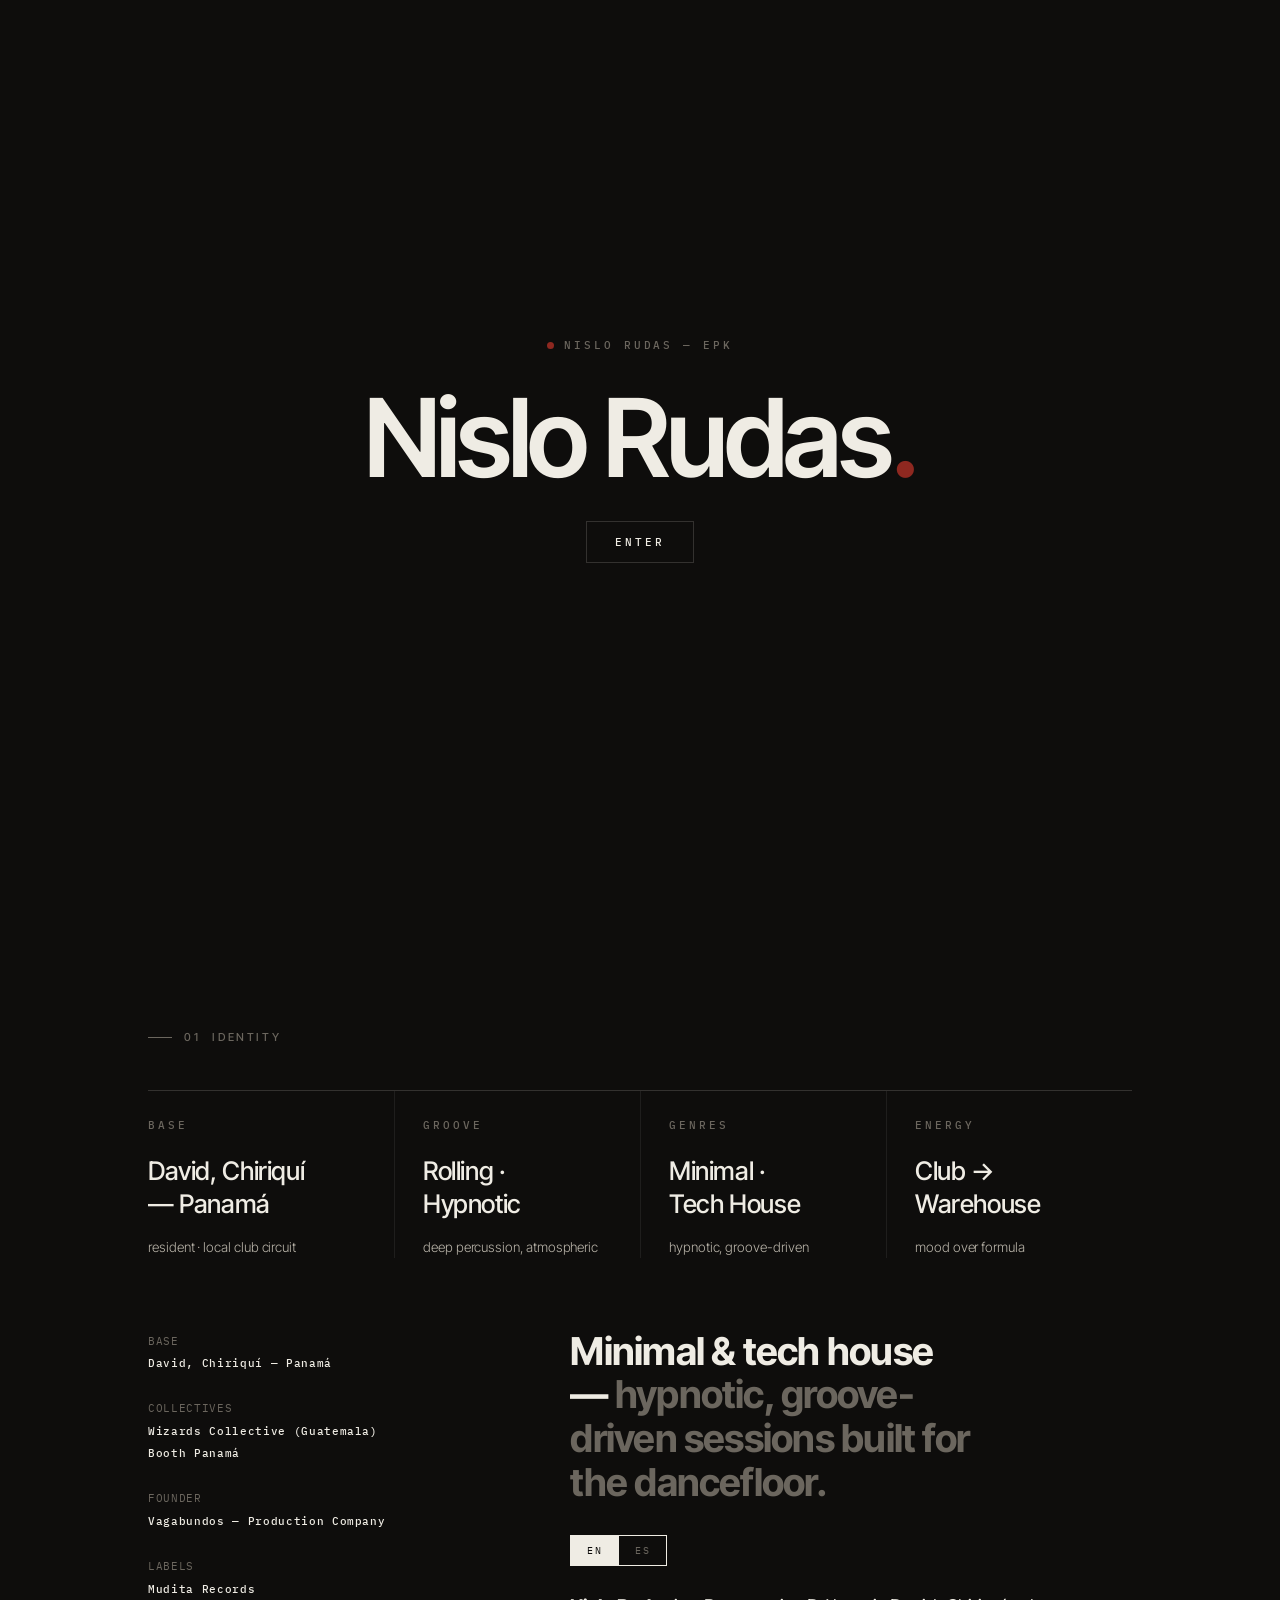
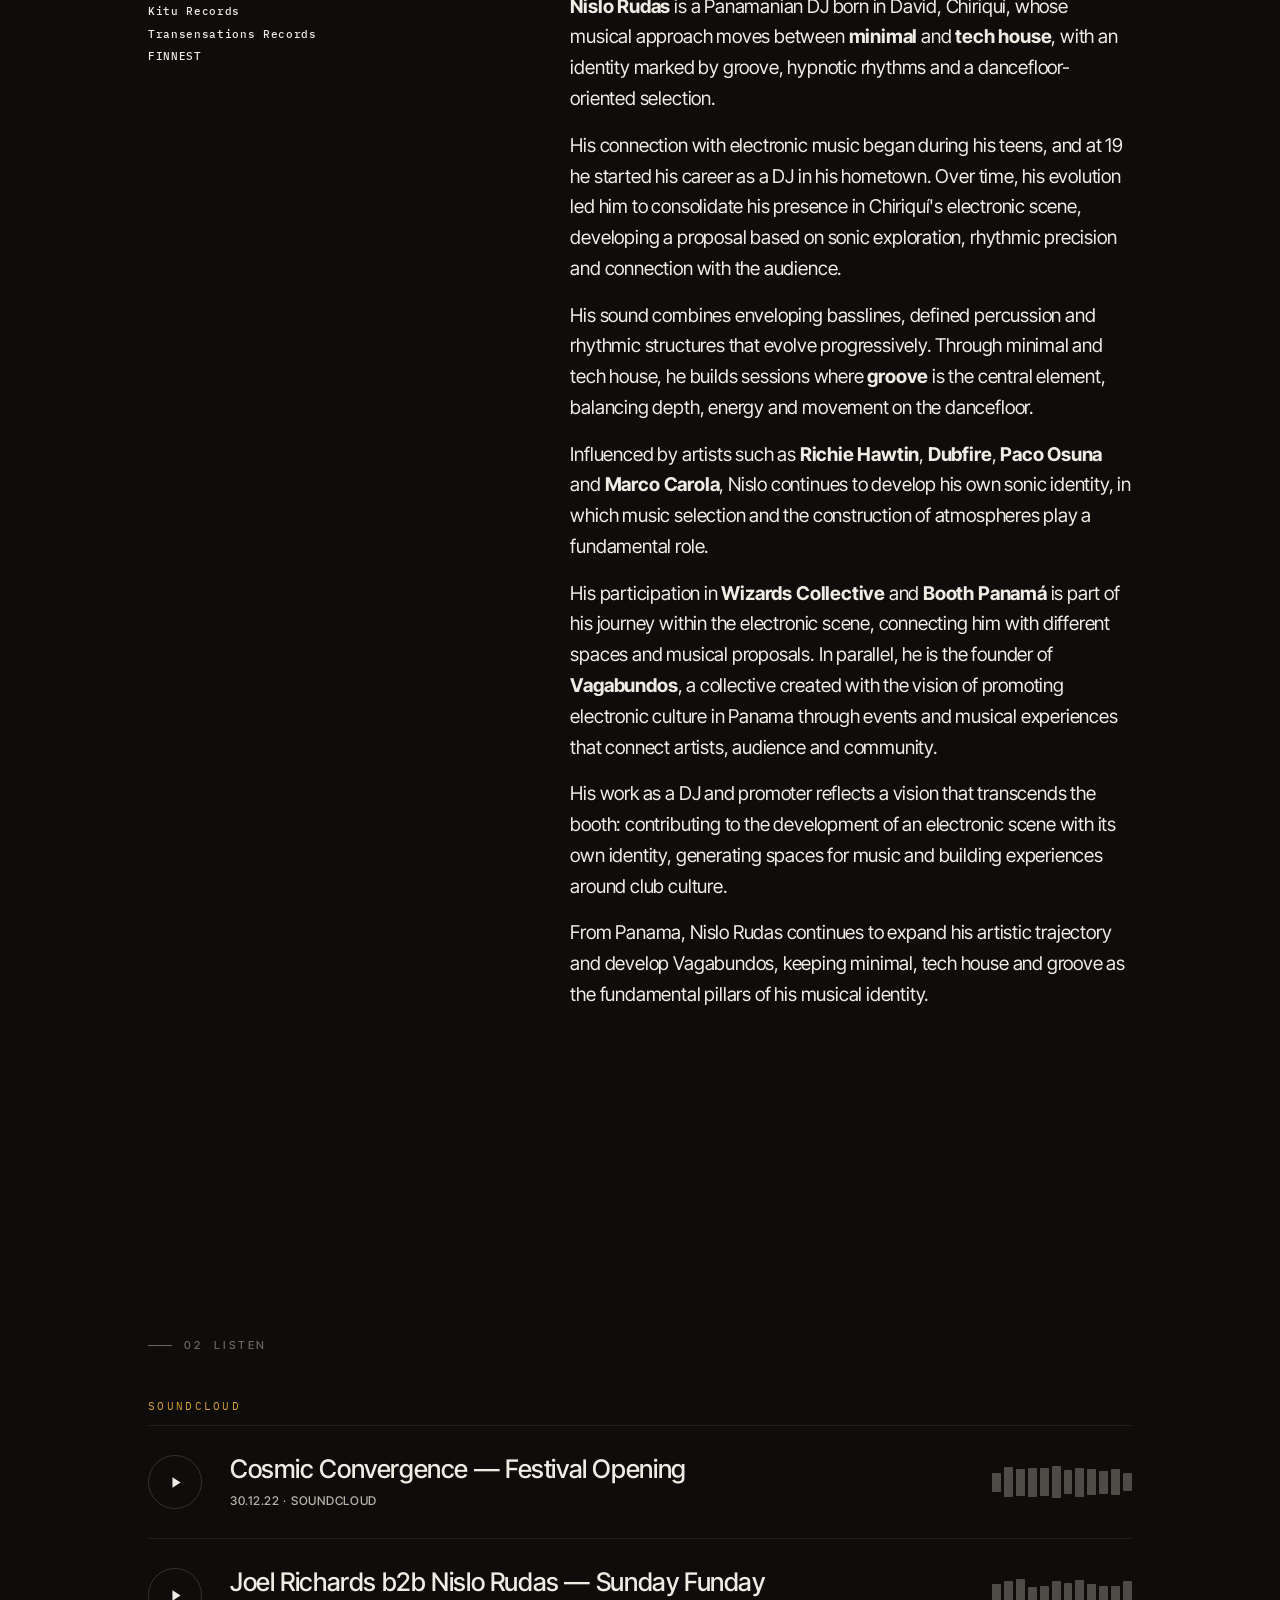
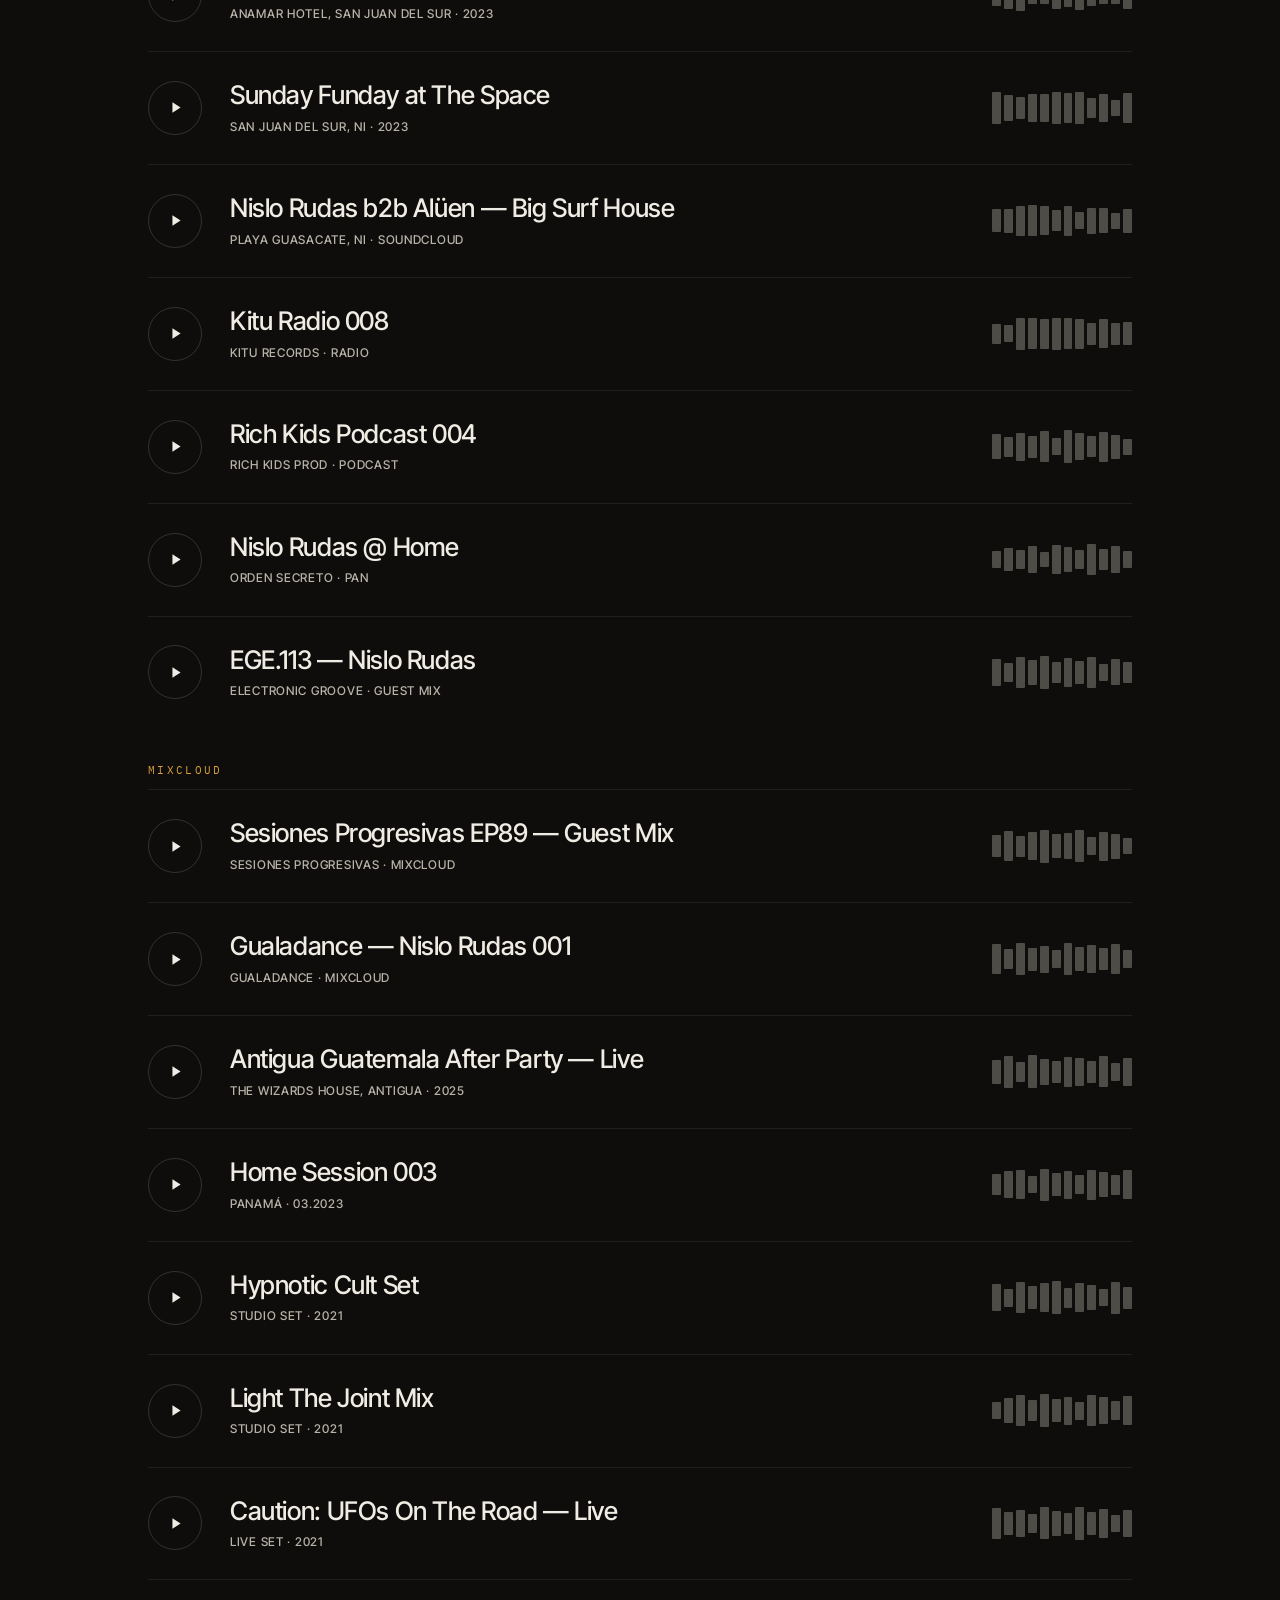
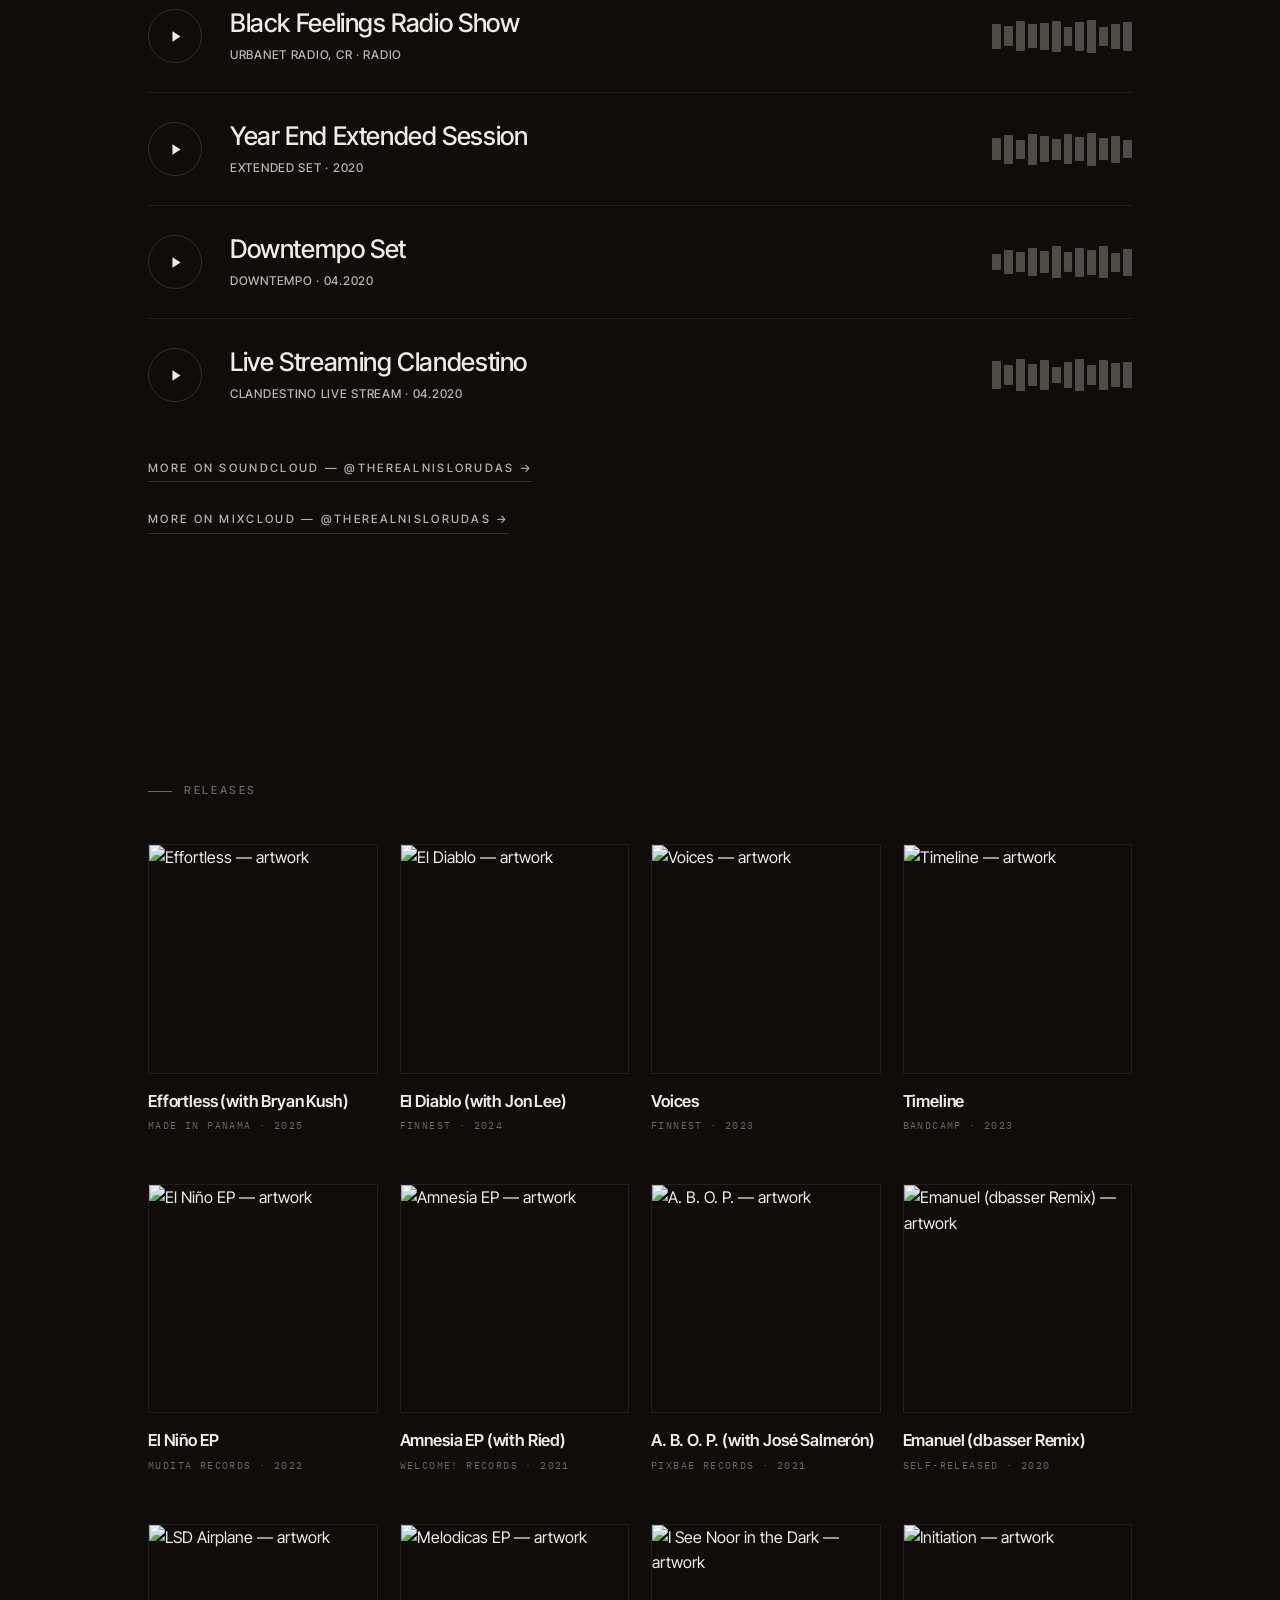
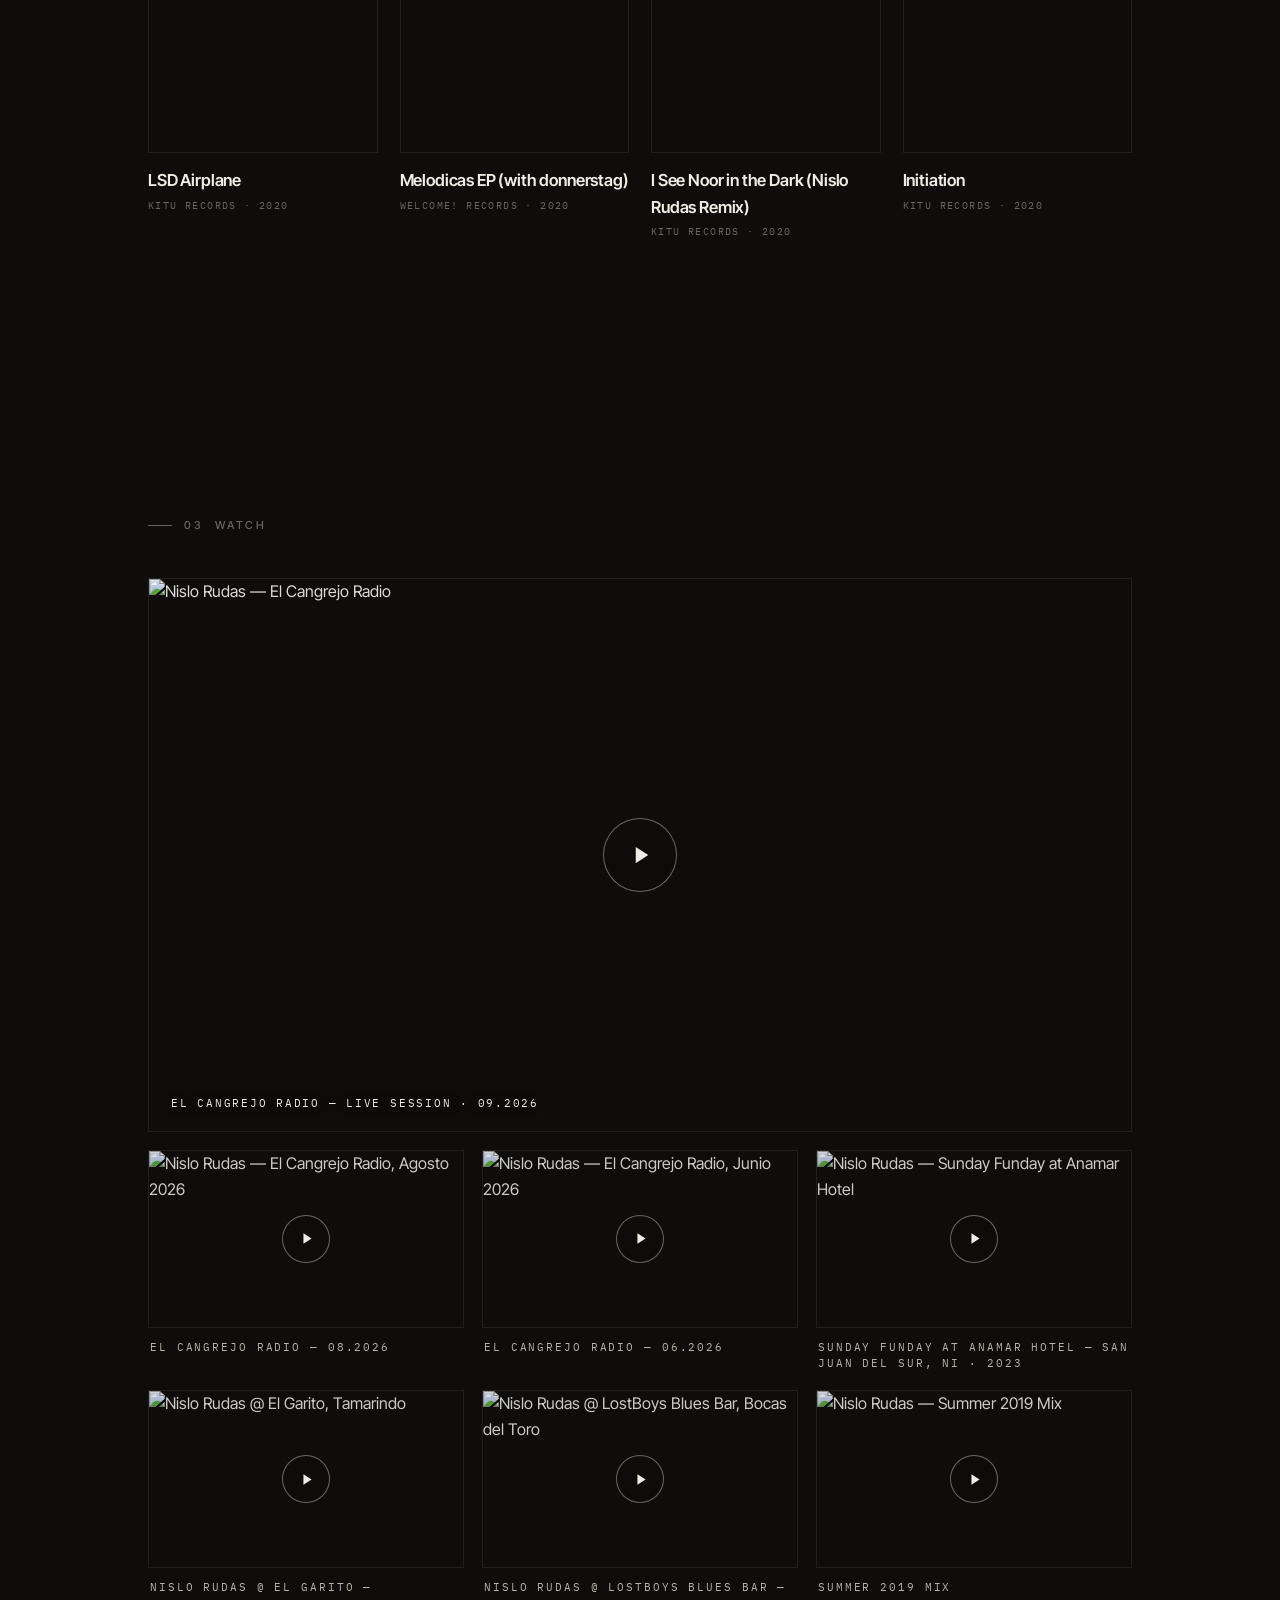
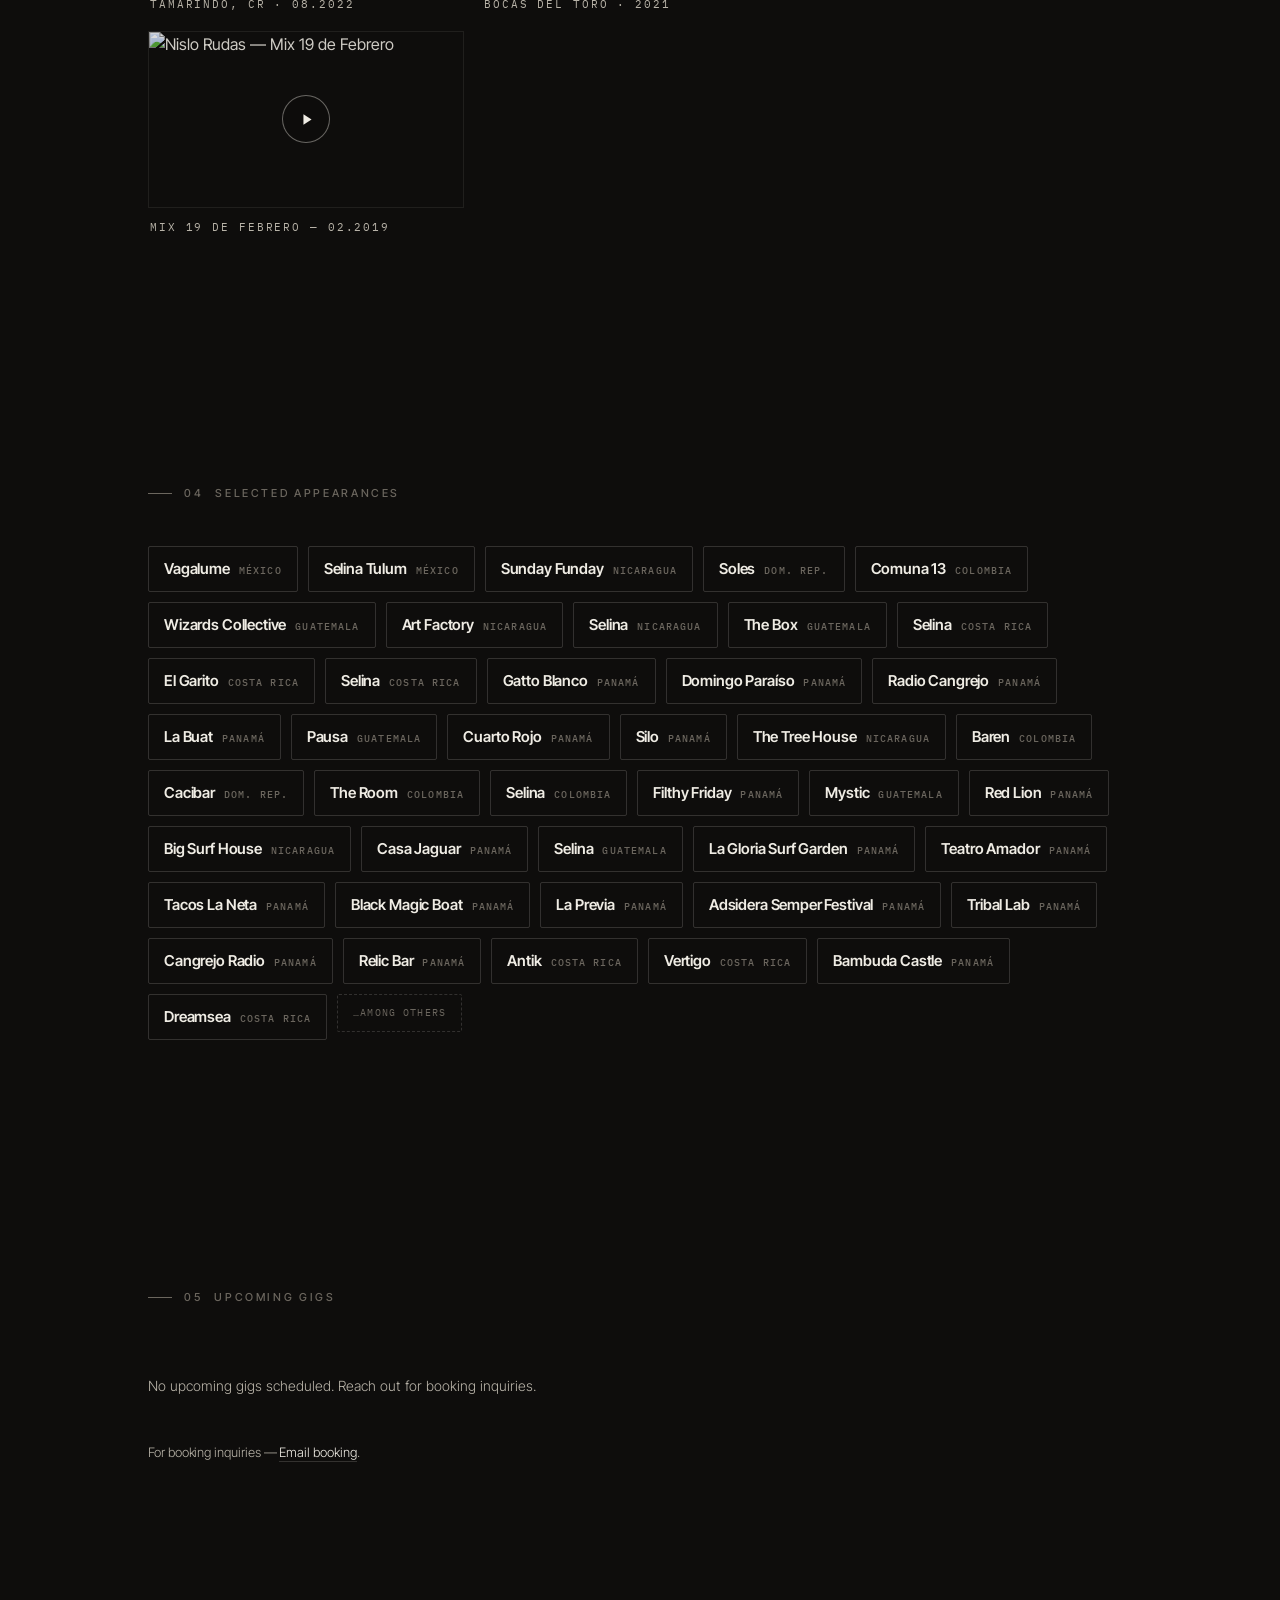
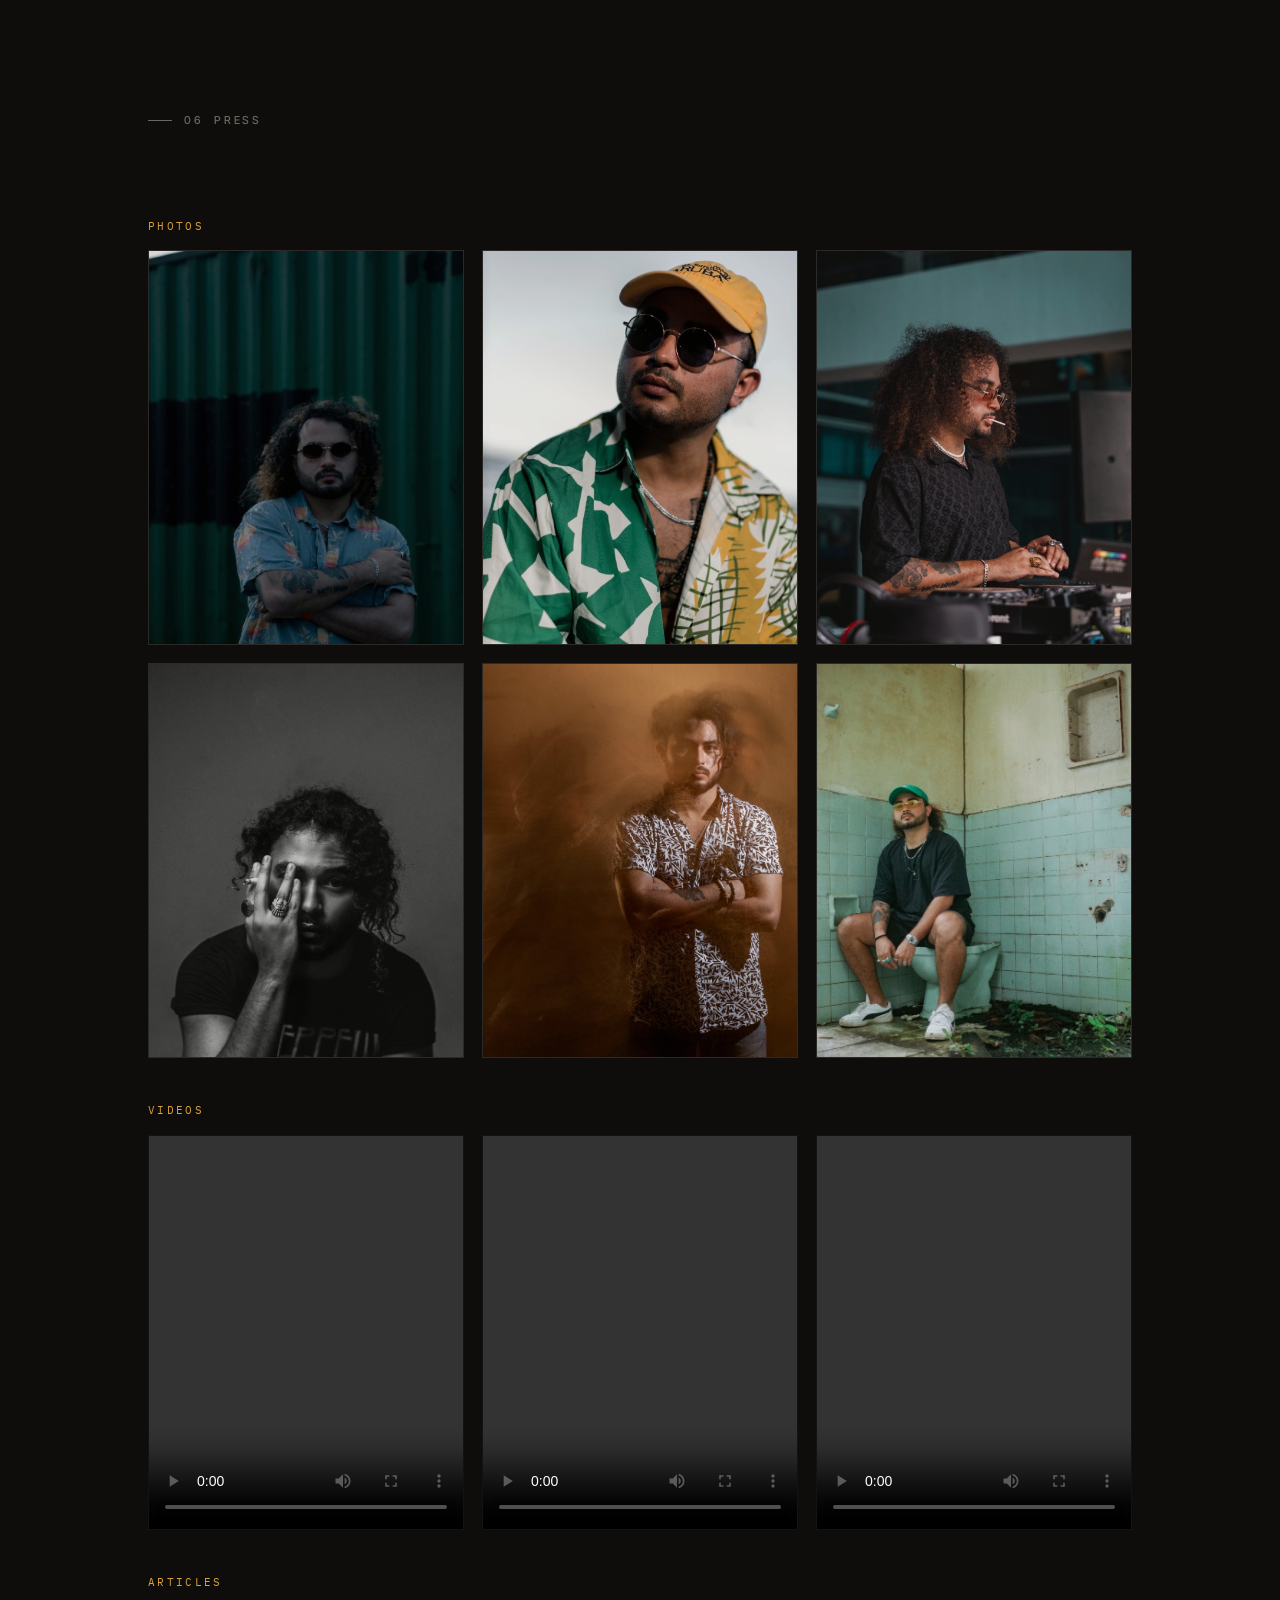
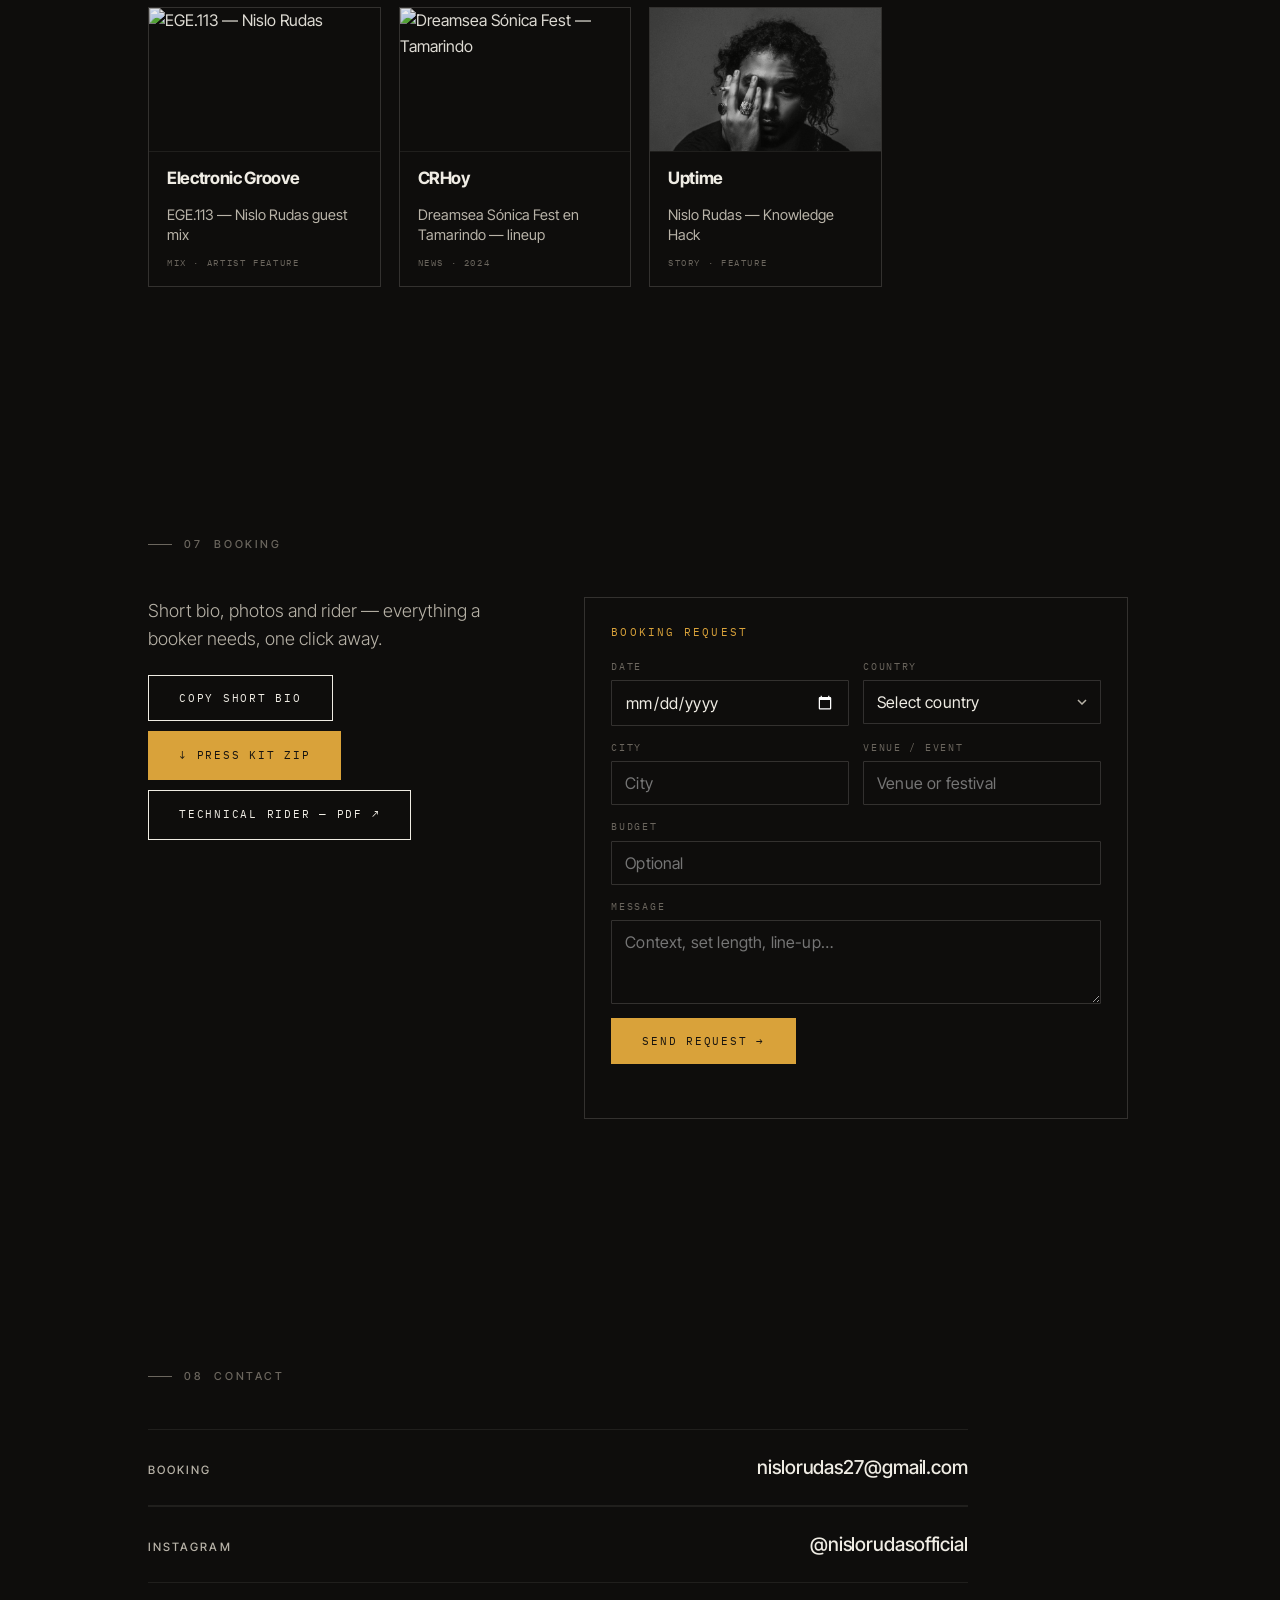
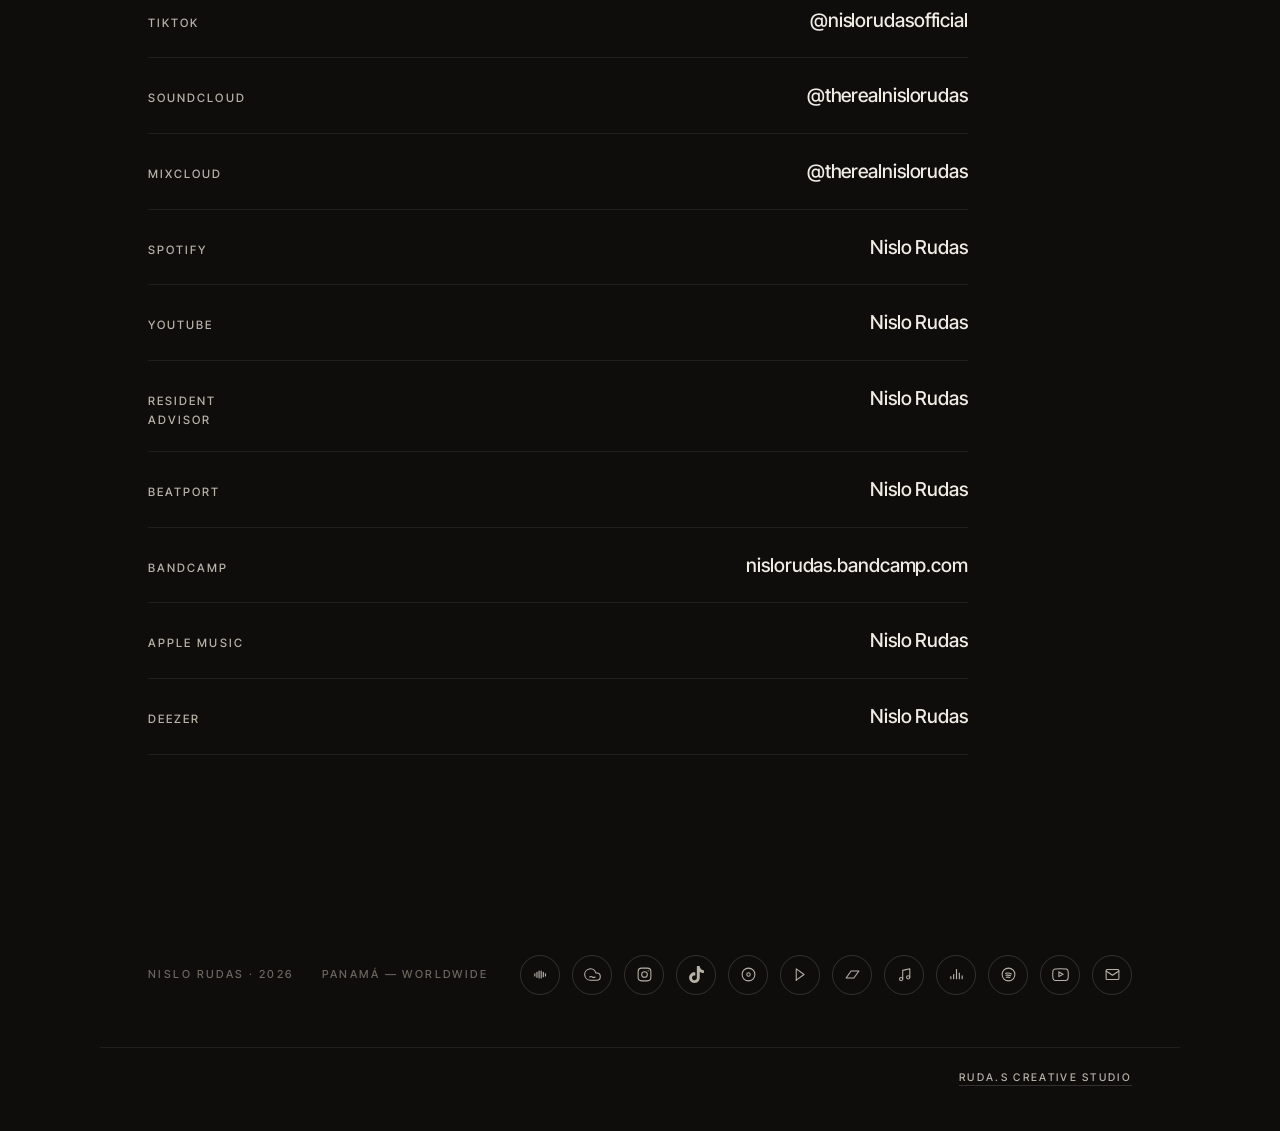
==== index.html @ dd2d950b "Update site content: press gallery, Mixcloud, booking form via Web3Forms - Press gallery reduced to " ====
<!DOCTYPE html>
<html lang="en">
<head>
    <meta charset="UTF-8">
    <meta name="viewport" content="width=device-width, initial-scale=1.0">
    <title>Nislo Rudas — DJ &amp; Producer · Panamá</title>
    <link rel="preconnect" href="https://fonts.googleapis.com">
    <link rel="preconnect" href="https://fonts.gstatic.com" crossorigin>
    <link href="https://fonts.googleapis.com/css2?family=Inter+Tight:wght@300;400;500;600;700&family=IBM+Plex+Mono:wght@400;500&display=swap" rel="stylesheet">
    <link rel="stylesheet" href="css/style.css">
</head>
<body>

<!-- =================== ENTER SPLASH =================== -->
<div class="enter" id="enterOverlay" role="dialog" aria-modal="true" aria-label="Welcome — enter site">
    <div class="enter-inner">
        <span class="enter-eyebrow">
            <span class="enter-eyebrow-dot" aria-hidden="true"></span>
            <span>Nislo Rudas — EPK</span>
        </span>
        <h1 class="enter-name" aria-label="Nislo Rudas."><span class="enter-name-text" aria-hidden="true"></span><span class="enter-name-dot" aria-hidden="true">.</span></h1>
        <button type="button" class="enter-btn" id="enterBtn">Enter</button>
    </div>
</div>

<!-- =================== HERO =================== -->
<section class="hero">
    <div class="hero-bg">
        <img src="assets/images/nislo-hero.jpg" alt="Nislo Rudas — press photo" />
    </div>
    <div class="hero-content">
        <span class="hero-eyebrow">DJ &amp; Producer — Panamá</span>
        <h1 class="hero-title">Nislo Rudas</h1>
        <p class="hero-tagline">
            <span class="hero-tagline-lead">From Panama to the world.</span>
            <span class="hero-tagline-sub">Minimal &amp; Tech House — driven by groove and hypnotic rhythms.</span>
            <span class="hero-tagline-meta">Founder of Vagabundos · Wizards Collective · Booth Panamá</span>
        </p>
        <div class="hero-ctas">
            <a href="#listen" class="btn">Listen</a>
            <a href="#watch" class="btn">Watch</a>
            <a href="#press" class="btn">Press kit</a>
            <a href="#booking" class="btn">Book</a>
        </div>
        <div class="hero-socials socials">
            <a href="https://soundcloud.com/therealnislorudas" target="_blank" rel="noopener" class="social-icon" aria-label="SoundCloud">
                <svg viewBox="0 0 24 24" fill="none" stroke="currentColor" stroke-width="1.6" stroke-linecap="round" aria-hidden="true">
                    <path d="M4 14 V11"/><path d="M7 16 V9"/><path d="M10 17 V7"/><path d="M13 17 V7"/><path d="M16 15 V9"/><path d="M19 14 V11"/>
                </svg>
            </a>
            <a href="https://www.mixcloud.com/therealnislorudas/" target="_blank" rel="noopener" class="social-icon" aria-label="Mixcloud">
                <svg viewBox="0 0 24 24" fill="none" stroke="currentColor" stroke-width="1.5" stroke-linecap="round" stroke-linejoin="round" aria-hidden="true">
                    <path d="M18 10h-1.26A8 8 0 1 0 9 20h9a5 5 0 0 0 0-10z"/><path d="M8 15.5c1.2-.9 2.6-.9 3.8 0s2.6.9 3.8 0"/>
                </svg>
            </a>

            <a href="https://instagram.com/nislorudasofficial" target="_blank" rel="noopener" class="social-icon" aria-label="Instagram">
                <svg viewBox="0 0 24 24" fill="none" stroke="currentColor" stroke-width="1.5" stroke-linecap="round" stroke-linejoin="round" aria-hidden="true">
                    <rect x="3" y="3" width="18" height="18" rx="5"/>
                    <circle cx="12" cy="12" r="4"/>
                    <circle cx="17.2" cy="6.8" r="0.9" fill="currentColor" stroke="none"/>
                </svg>
            </a>
            <a href="https://www.tiktok.com/@nislorudasofficial" target="_blank" rel="noopener" class="social-icon" aria-label="TikTok">
                <svg viewBox="0 0 24 24" fill="currentColor" aria-hidden="true">
                    <path d="M12.53.02C13.84 0 15.14.01 16.44 0c.08 1.53.63 3.09 1.75 4.17 1.12 1.11 2.7 1.62 4.24 1.79v4.03c-1.44-.05-2.89-.35-4.2-.97-.57-.26-1.1-.59-1.62-.93-.01 2.92.01 5.84-.02 8.75-.08 1.4-.54 2.79-1.35 3.94-1.31 1.92-3.58 3.17-5.91 3.21-1.43.08-2.86-.31-4.08-1.03-2.02-1.19-3.44-3.37-3.65-5.71-.02-.5-.03-1-.01-1.49.18-1.9 1.12-3.72 2.58-4.96 1.66-1.44 3.98-2.13 6.15-1.72.02 1.48-.04 2.96-.04 4.44-.99-.32-2.15-.23-3.02.37-.63.41-1.11 1.04-1.36 1.75-.21.51-.15 1.07-.14 1.61.24 1.64 1.82 3.02 3.5 2.87 1.12-.01 2.19-.66 2.77-1.61.19-.33.4-.67.41-1.06.1-1.79.06-3.57.07-5.36.01-4.03-.01-8.05.02-12.07z"/>
                </svg>
            </a>

            <a href="https://es.ra.co/dj/nislorudas/biography" target="_blank" rel="noopener" class="social-icon" aria-label="Resident Advisor">
                <svg viewBox="0 0 24 24" fill="none" stroke="currentColor" stroke-width="1.5" aria-hidden="true">
                    <circle cx="12" cy="12" r="9"/><circle cx="12" cy="12" r="2.4"/>
                </svg>
            </a>
            <a href="https://www.beatport.com/es/artist/nislo-rudas/874613" target="_blank" rel="noopener" class="social-icon" aria-label="Beatport">
                <svg viewBox="0 0 24 24" fill="none" stroke="currentColor" stroke-width="1.5" stroke-linejoin="round" aria-hidden="true">
                    <path d="M6 20 V4 l11 8 Z"/><circle cx="6" cy="20" r="0.9" fill="currentColor" stroke="none"/>
                </svg>
            </a>
            <a href="https://nislorudas.bandcamp.com" target="_blank" rel="noopener" class="social-icon" aria-label="Bandcamp">
                <svg viewBox="0 0 24 24" fill="none" stroke="currentColor" stroke-width="1.5" stroke-linejoin="round" aria-hidden="true">
                    <path d="M3 17 L10 7 L21 7 L14 17 Z"/>
                </svg>
            </a>
            <a href="https://music.apple.com/us/artist/nislo-rudas/1513670520" target="_blank" rel="noopener" class="social-icon" aria-label="Apple Music">
                <svg viewBox="0 0 24 24" fill="none" stroke="currentColor" stroke-width="1.5" stroke-linecap="round" stroke-linejoin="round" aria-hidden="true">
                    <path d="M9.5 18.5 V6.2 L19.5 4 V16"/><circle cx="7.2" cy="18.5" r="2.3"/><circle cx="17.2" cy="16" r="2.3"/>
                </svg>
            </a>
            <a href="https://www.deezer.com/mx/artist/94889982" target="_blank" rel="noopener" class="social-icon" aria-label="Deezer">
                <svg viewBox="0 0 24 24" fill="none" stroke="currentColor" stroke-width="1.6" stroke-linecap="round" aria-hidden="true">
                    <path d="M4 18 v-3"/><path d="M8 18 v-6"/><path d="M12 18 V5"/><path d="M16 18 v-8"/><path d="M20 18 v-4"/>
                </svg>
            </a>
            <a href="https://open.spotify.com/artist/2ywqUqUP0YYklOvY8BLD3Q" target="_blank" rel="noopener" class="social-icon" aria-label="Spotify">
                <svg viewBox="0 0 24 24" fill="none" stroke="currentColor" stroke-width="1.5" stroke-linecap="round" aria-hidden="true">
                    <circle cx="12" cy="12" r="9"/><path d="M8 10.4c2.7-.8 5.6-.5 8 .8"/><path d="M8.4 13.2c2.3-.6 4.6-.3 6.6.7"/><path d="M8.9 15.9c1.8-.4 3.5-.2 5 .5"/>
                </svg>
            </a>
            <a href="https://www.youtube.com/channel/UChvleUshjieIcz6UNKGSbyA" target="_blank" rel="noopener" class="social-icon" aria-label="YouTube">
                <svg viewBox="0 0 24 24" fill="none" stroke="currentColor" stroke-width="1.5" aria-hidden="true">
                    <path d="M22.54 6.42a2.78 2.78 0 0 0-1.94-2C18.88 4 12 4 12 4s-6.88 0-8.6.46a2.78 2.78 0 0 0-1.94 2A29 29 0 0 0 1 11.75a29 29 0 0 0 .46 5.67A2.78 2.78 0 0 0 3.4 20c1.72.46 8.6.46 8.6.46s6.88 0 8.6-.46a2.78 2.78 0 0 0 1.94-2 29 29 0 0 0 .46-5.67 29 29 0 0 0-.46-5.67zM9.75 15.02l5.75-3.27-5.75-3.27z"/>
                </svg>
            </a>
            <button type="button" data-booking class="social-icon" aria-label="Booking email">
                <svg viewBox="0 0 24 24" fill="none" stroke="currentColor" stroke-width="1.5" stroke-linecap="round" stroke-linejoin="round" aria-hidden="true">
                    <rect x="3" y="5" width="18" height="14" rx="1.5"/>
                    <path d="M3 7 L12 13 L21 7"/>
                </svg>
            </button>
        </div>
    </div>
</section>

<!-- =================== IDENTITY =================== -->
<section class="block" id="identity">
    <div class="wrap">
        <span class="eyebrow">Identity</span>
        <div class="facts">
            <div class="fact">
                <span class="fact-label">Base</span>
                <span class="fact-main">David, Chiriquí<br>— Panamá</span>
                <span class="fact-sub">resident · local club circuit</span>
            </div>
            <div class="fact">
                <span class="fact-label">Groove</span>
                <span class="fact-main">Rolling ·<br>Hypnotic</span>
                <span class="fact-sub">deep percussion, atmospheric</span>
            </div>
            <div class="fact">
                <span class="fact-label">Genres</span>
                <span class="fact-main">Minimal ·<br>Tech House</span>
                <span class="fact-sub">hypnotic, groove-driven</span>
            </div>
            <div class="fact">
                <span class="fact-label">Energy</span>
                <span class="fact-main">Club →<br>Warehouse</span>
                <span class="fact-sub">mood over formula</span>
            </div>
        </div>
        <div class="gident">
            <aside class="gident-side">
                <span data-ident="residency">BASE<br><b>David, Chiriquí — Panamá</b><br><br></span>
                <span data-ident="collective">COLLECTIVES<br><b>Wizards Collective (Guatemala)</b><br><b>Booth Panamá</b><br><br></span>
                <span data-ident="company">FOUNDER<br><b>Vagabundos — Production Company</b><br><br></span>
                <span data-ident="labels">LABELS<br><b>Mudita Records</b><br><b>Kitu Records</b><br><b>Transensations Records</b><br><b>FINNEST</b></span>
            </aside>
            <div class="gident-main">
                <p class="gstatement">Minimal &amp; tech house — <span class="gfade">hypnotic, groove-driven sessions built for the dancefloor.</span></p>
                <div class="gtabs"><button class="on" data-lang="en">EN</button><button data-lang="es">ES</button></div>
                <div class="gident-bios">
                    <div class="gbio" data-lang="en">
                        <p><b>Nislo Rudas</b> is a Panamanian DJ born in David, Chiriquí, whose musical approach moves between <b>minimal</b> and <b>tech house</b>, with an identity marked by groove, hypnotic rhythms and a dancefloor-oriented selection.</p>
                        <p>His connection with electronic music began during his teens, and at 19 he started his career as a DJ in his hometown. Over time, his evolution led him to consolidate his presence in Chiriquí's electronic scene, developing a proposal based on sonic exploration, rhythmic precision and connection with the audience.</p>
                        <p>His sound combines enveloping basslines, defined percussion and rhythmic structures that evolve progressively. Through minimal and tech house, he builds sessions where <b>groove</b> is the central element, balancing depth, energy and movement on the dancefloor.</p>
                        <p>Influenced by artists such as <b>Richie Hawtin</b>, <b>Dubfire</b>, <b>Paco Osuna</b> and <b>Marco Carola</b>, Nislo continues to develop his own sonic identity, in which music selection and the construction of atmospheres play a fundamental role.</p>
                        <p>His participation in <b>Wizards Collective</b> and <b>Booth Panamá</b> is part of his journey within the electronic scene, connecting him with different spaces and musical proposals. In parallel, he is the founder of <b>Vagabundos</b>, a collective created with the vision of promoting electronic culture in Panama through events and musical experiences that connect artists, audience and community.</p>
                        <p>His work as a DJ and promoter reflects a vision that transcends the booth: contributing to the development of an electronic scene with its own identity, generating spaces for music and building experiences around club culture.</p>
                        <p>From Panama, Nislo Rudas continues to expand his artistic trajectory and develop Vagabundos, keeping minimal, tech house and groove as the fundamental pillars of his musical identity.</p>
                    </div>
                    <div class="gbio" data-lang="es" aria-hidden="true">
                        <p><b>Nislo Rudas</b> es un DJ panameño nacido en David, Chiriquí, cuya propuesta musical se mueve entre el <b>minimal</b> y el <b>tech house</b>, con una identidad marcada por el groove, los ritmos hipnóticos y una selección musical orientada a la pista de baile.</p>
                        <p>Su conexión con la música electrónica comenzó durante la adolescencia y, a los 19 años, inició su trayectoria como DJ en su ciudad natal. Con el tiempo, su evolución musical lo llevó a consolidar su presencia en la escena electrónica de Chiriquí, desarrollando una propuesta basada en la exploración sonora, la precisión rítmica y la conexión con el público.</p>
                        <p>Su sonido combina líneas de bajo envolventes, percusiones definidas y estructuras rítmicas que evolucionan progresivamente. A través del minimal y el tech house, construye sesiones donde el <b>groove</b> es el elemento central, equilibrando profundidad, energía y movimiento en la pista de baile.</p>
                        <p>Influenciado por artistas como <b>Richie Hawtin</b>, <b>Dubfire</b>, <b>Paco Osuna</b> y <b>Marco Carola</b>, Nislo continúa desarrollando una identidad sonora propia, en la que la selección musical y la construcción de atmósferas desempeñan un papel fundamental.</p>
                        <p>Su participación en <b>Wizards Collective</b> y <b>Booth Panamá</b> forma parte de su recorrido dentro de la escena electrónica, conectándolo con diferentes espacios y propuestas musicales. Paralelamente, es fundador de <b>Vagabundos</b>, un colectivo creado con la visión de impulsar la cultura electrónica en Panamá mediante eventos y experiencias musicales que conectan artistas, público y comunidad.</p>
                        <p>Su trabajo como DJ y promotor refleja una visión que trasciende la cabina: contribuir al desarrollo de una escena electrónica con identidad propia, generar espacios para la música y construir experiencias en torno a la cultura del club.</p>
                        <p>Desde Panamá, Nislo Rudas continúa expandiendo su trayectoria artística y desarrollando Vagabundos, manteniendo el minimal, el tech house y el groove como ejes fundamentales de su identidad musical.</p>
                    </div>
                </div>
            </div>
        </div>
    </div>
</section>

<!-- =================== LISTEN =================== -->
<section class="block" id="listen">
    <div class="wrap">
        <span class="eyebrow">Listen</span>
        <div class="mixes">
            <span class="mix-group">SoundCloud</span>
            <a class="mix" href="https://soundcloud.com/therealnislorudas/nislo-rudas-cosmic-convergence-festival-opening-301222" target="_blank" rel="noopener">
                <span class="mix-play" aria-hidden="true">
                    <svg viewBox="0 0 16 16" fill="currentColor"><path d="M3 1.5 L13 8 L3 14.5 Z"/></svg>
                </span>
                <div class="mix-content">
                    <span class="mix-title">Cosmic Convergence — Festival Opening</span>
                    <span class="mix-meta">30.12.22 · SoundCloud</span>
                </div>
                <span class="mix-wave" aria-hidden="true"><span style="--h:52%"></span><span style="--h:83%"></span><span style="--h:74%"></span><span style="--h:80%"></span><span style="--h:77%"></span><span style="--h:88%"></span><span style="--h:66%"></span><span style="--h:81%"></span><span style="--h:71%"></span><span style="--h:64%"></span><span style="--h:73%"></span><span style="--h:51%"></span></span>
            </a>
            <a class="mix" href="https://soundcloud.com/joel-richards-373012608/joel-richards-b2b-nislo-rudas-sunday-funday-at-anamar-hotel-2023-san-juan-del-sur-nicaragua-r" target="_blank" rel="noopener">
                <span class="mix-play" aria-hidden="true">
                    <svg viewBox="0 0 16 16" fill="currentColor"><path d="M3 1.5 L13 8 L3 14.5 Z"/></svg>
                </span>
                <div class="mix-content">
                    <span class="mix-title">Joel Richards b2b Nislo Rudas — Sunday Funday</span>
                    <span class="mix-meta">Anamar Hotel, San Juan del Sur · 2023</span>
                </div>
                <span class="mix-wave" aria-hidden="true"><span style="--h:60%"></span><span style="--h:79%"></span><span style="--h:87%"></span><span style="--h:47%"></span><span style="--h:52%"></span><span style="--h:78%"></span><span style="--h:68%"></span><span style="--h:82%"></span><span style="--h:61%"></span><span style="--h:50%"></span><span style="--h:48%"></span><span style="--h:76%"></span></span>
            </a>
            <a class="mix" href="https://soundcloud.com/therealnislorudas/nislo-rudas-sunday-funday-at-the-space-2023-san-juan-del-sur-nicaragua" target="_blank" rel="noopener">
                <span class="mix-play" aria-hidden="true">
                    <svg viewBox="0 0 16 16" fill="currentColor"><path d="M3 1.5 L13 8 L3 14.5 Z"/></svg>
                </span>
                <div class="mix-content">
                    <span class="mix-title">Sunday Funday at The Space</span>
                    <span class="mix-meta">San Juan del Sur, NI · 2023</span>
                </div>
                <span class="mix-wave" aria-hidden="true"><span style="--h:87%"></span><span style="--h:72%"></span><span style="--h:63%"></span><span style="--h:80%"></span><span style="--h:78%"></span><span style="--h:89%"></span><span style="--h:82%"></span><span style="--h:90%"></span><span style="--h:55%"></span><span style="--h:80%"></span><span style="--h:46%"></span><span style="--h:86%"></span></span>
            </a>
            <a class="mix" href="https://soundcloud.com/aluenmusic/nislo-rudas-pa-b2b-aluen-gt-big-surf-house-playa-guasacate-nicaragua" target="_blank" rel="noopener">
                <span class="mix-play" aria-hidden="true">
                    <svg viewBox="0 0 16 16" fill="currentColor"><path d="M3 1.5 L13 8 L3 14.5 Z"/></svg>
                </span>
                <div class="mix-content">
                    <span class="mix-title">Nislo Rudas b2b Alüen — Big Surf House</span>
                    <span class="mix-meta">Playa Guasacate, NI · SoundCloud</span>
                </div>
                <span class="mix-wave" aria-hidden="true"><span style="--h:64%"></span><span style="--h:68%"></span><span style="--h:82%"></span><span style="--h:86%"></span><span style="--h:81%"></span><span style="--h:59%"></span><span style="--h:84%"></span><span style="--h:47%"></span><span style="--h:72%"></span><span style="--h:69%"></span><span style="--h:44%"></span><span style="--h:66%"></span></span>
            </a>
            <a class="mix" href="https://soundcloud.com/hesh-lifestudio/kitu-radio-008-nislo-rudas" target="_blank" rel="noopener">
                <span class="mix-play" aria-hidden="true">
                    <svg viewBox="0 0 16 16" fill="currentColor"><path d="M3 1.5 L13 8 L3 14.5 Z"/></svg>
                </span>
                <div class="mix-content">
                    <span class="mix-title">Kitu Radio 008</span>
                    <span class="mix-meta">Kitu Records · Radio</span>
                </div>
                <span class="mix-wave" aria-hidden="true"><span style="--h:55%"></span><span style="--h:46%"></span><span style="--h:89%"></span><span style="--h:87%"></span><span style="--h:82%"></span><span style="--h:90%"></span><span style="--h:85%"></span><span style="--h:84%"></span><span style="--h:62%"></span><span style="--h:81%"></span><span style="--h:61%"></span><span style="--h:65%"></span></span>
            </a>
            <a class="mix" href="https://soundcloud.com/rich-kids-prod/rich-kids-podcast-004-nislo-rudas" target="_blank" rel="noopener">
                <span class="mix-play" aria-hidden="true">
                    <svg viewBox="0 0 16 16" fill="currentColor"><path d="M3 1.5 L13 8 L3 14.5 Z"/></svg>
                </span>
                <div class="mix-content">
                    <span class="mix-title">Rich Kids Podcast 004</span>
                    <span class="mix-meta">Rich Kids Prod · Podcast</span>
                </div>
                <span class="mix-wave" aria-hidden="true"><span style="--h:70%"></span><span style="--h:55%"></span><span style="--h:78%"></span><span style="--h:62%"></span><span style="--h:86%"></span><span style="--h:49%"></span><span style="--h:91%"></span><span style="--h:74%"></span><span style="--h:57%"></span><span style="--h:83%"></span><span style="--h:66%"></span><span style="--h:44%"></span></span>
            </a>
            <a class="mix" href="https://soundcloud.com/orden_secreto/nislo-rudas-home-pan" target="_blank" rel="noopener">
                <span class="mix-play" aria-hidden="true">
                    <svg viewBox="0 0 16 16" fill="currentColor"><path d="M3 1.5 L13 8 L3 14.5 Z"/></svg>
                </span>
                <div class="mix-content">
                    <span class="mix-title">Nislo Rudas @ Home</span>
                    <span class="mix-meta">Orden Secreto · PAN</span>
                </div>
                <span class="mix-wave" aria-hidden="true"><span style="--h:48%"></span><span style="--h:62%"></span><span style="--h:55%"></span><span style="--h:74%"></span><span style="--h:44%"></span><span style="--h:81%"></span><span style="--h:69%"></span><span style="--h:52%"></span><span style="--h:88%"></span><span style="--h:60%"></span><span style="--h:77%"></span><span style="--h:46%"></span></span>
            </a>
            <a class="mix" href="https://soundcloud.com/egesp/ege113-nislo-rudas" target="_blank" rel="noopener">
                <span class="mix-play" aria-hidden="true">
                    <svg viewBox="0 0 16 16" fill="currentColor"><path d="M3 1.5 L13 8 L3 14.5 Z"/></svg>
                </span>
                <div class="mix-content">
                    <span class="mix-title">EGE.113 — Nislo Rudas</span>
                    <span class="mix-meta">Electronic Groove · Guest Mix</span>
                </div>
                <span class="mix-wave" aria-hidden="true"><span style="--h:76%"></span><span style="--h:52%"></span><span style="--h:84%"></span><span style="--h:68%"></span><span style="--h:90%"></span><span style="--h:57%"></span><span style="--h:79%"></span><span style="--h:65%"></span><span style="--h:87%"></span><span style="--h:48%"></span><span style="--h:72%"></span><span style="--h:59%"></span></span>
            </a>
            <span class="mix-group">Mixcloud</span>
            <a class="mix" href="https://www.mixcloud.com/sesionesprogresivas/sesiones-progresivas-ep89-nislo-rudas-guest-mix/" target="_blank" rel="noopener">
                <span class="mix-play" aria-hidden="true">
                    <svg viewBox="0 0 16 16" fill="currentColor"><path d="M3 1.5 L13 8 L3 14.5 Z"/></svg>
                </span>
                <div class="mix-content">
                    <span class="mix-title">Sesiones Progresivas EP89 — Guest Mix</span>
                    <span class="mix-meta">Sesiones Progresivas · Mixcloud</span>
                </div>
                <span class="mix-wave" aria-hidden="true"><span style="--h:63%"></span><span style="--h:85%"></span><span style="--h:58%"></span><span style="--h:79%"></span><span style="--h:91%"></span><span style="--h:67%"></span><span style="--h:74%"></span><span style="--h:88%"></span><span style="--h:52%"></span><span style="--h:81%"></span><span style="--h:70%"></span><span style="--h:45%"></span></span>
            </a>
            <a class="mix" href="https://www.mixcloud.com/gualadance/gualadance-nislo-rudas-001/" target="_blank" rel="noopener">
                <span class="mix-play" aria-hidden="true">
                    <svg viewBox="0 0 16 16" fill="currentColor"><path d="M3 1.5 L13 8 L3 14.5 Z"/></svg>
                </span>
                <div class="mix-content">
                    <span class="mix-title">Gualadance — Nislo Rudas 001</span>
                    <span class="mix-meta">gualadance · Mixcloud</span>
                </div>
                <span class="mix-wave" aria-hidden="true"><span style="--h:82%"></span><span style="--h:56%"></span><span style="--h:90%"></span><span style="--h:64%"></span><span style="--h:75%"></span><span style="--h:48%"></span><span style="--h:87%"></span><span style="--h:69%"></span><span style="--h:80%"></span><span style="--h:59%"></span><span style="--h:84%"></span><span style="--h:51%"></span></span>
            </a>
            <a class="mix" href="https://www.mixcloud.com/therealnislorudas/nislo-rudas-at-antigua-guatemala-after-party-2025-live-set-at-the-wizards-house/" target="_blank" rel="noopener">
                <span class="mix-play" aria-hidden="true">
                    <svg viewBox="0 0 16 16" fill="currentColor"><path d="M3 1.5 L13 8 L3 14.5 Z"/></svg>
                </span>
                <div class="mix-content">
                    <span class="mix-title">Antigua Guatemala After Party — Live</span>
                    <span class="mix-meta">The Wizards House, Antigua · 2025</span>
                </div>
                <span class="mix-wave" aria-hidden="true"><span style="--h:66%"></span><span style="--h:88%"></span><span style="--h:54%"></span><span style="--h:92%"></span><span style="--h:71%"></span><span style="--h:59%"></span><span style="--h:83%"></span><span style="--h:76%"></span><span style="--h:62%"></span><span style="--h:86%"></span><span style="--h:49%"></span><span style="--h:78%"></span></span>
            </a>
            <a class="mix" href="https://www.mixcloud.com/therealnislorudas/nislo-rudas-home-session-003-panama-05032023/" target="_blank" rel="noopener">
                <span class="mix-play" aria-hidden="true">
                    <svg viewBox="0 0 16 16" fill="currentColor"><path d="M3 1.5 L13 8 L3 14.5 Z"/></svg>
                </span>
                <div class="mix-content">
                    <span class="mix-title">Home Session 003</span>
                    <span class="mix-meta">Panamá · 03.2023</span>
                </div>
                <span class="mix-wave" aria-hidden="true"><span style="--h:58%"></span><span style="--h:74%"></span><span style="--h:81%"></span><span style="--h:47%"></span><span style="--h:89%"></span><span style="--h:65%"></span><span style="--h:77%"></span><span style="--h:53%"></span><span style="--h:84%"></span><span style="--h:69%"></span><span style="--h:57%"></span><span style="--h:80%"></span></span>
            </a>
            <a class="mix" href="https://www.mixcloud.com/therealnislorudas/nislo-rudas-hypnotic-cult-set-2021/" target="_blank" rel="noopener">
                <span class="mix-play" aria-hidden="true">
                    <svg viewBox="0 0 16 16" fill="currentColor"><path d="M3 1.5 L13 8 L3 14.5 Z"/></svg>
                </span>
                <div class="mix-content">
                    <span class="mix-title">Hypnotic Cult Set</span>
                    <span class="mix-meta">Studio Set · 2021</span>
                </div>
                <span class="mix-wave" aria-hidden="true"><span style="--h:74%"></span><span style="--h:51%"></span><span style="--h:86%"></span><span style="--h:63%"></span><span style="--h:79%"></span><span style="--h:90%"></span><span style="--h:55%"></span><span style="--h:82%"></span><span style="--h:68%"></span><span style="--h:46%"></span><span style="--h:88%"></span><span style="--h:61%"></span></span>
            </a>
            <a class="mix" href="https://www.mixcloud.com/therealnislorudas/nislo-rudas-light-the-jointh-mix-2021/" target="_blank" rel="noopener">
                <span class="mix-play" aria-hidden="true">
                    <svg viewBox="0 0 16 16" fill="currentColor"><path d="M3 1.5 L13 8 L3 14.5 Z"/></svg>
                </span>
                <div class="mix-content">
                    <span class="mix-title">Light The Joint Mix</span>
                    <span class="mix-meta">Studio Set · 2021</span>
                </div>
                <span class="mix-wave" aria-hidden="true"><span style="--h:49%"></span><span style="--h:71%"></span><span style="--h:85%"></span><span style="--h:57%"></span><span style="--h:92%"></span><span style="--h:64%"></span><span style="--h:78%"></span><span style="--h:50%"></span><span style="--h:87%"></span><span style="--h:73%"></span><span style="--h:55%"></span><span style="--h:82%"></span></span>
            </a>
            <a class="mix" href="https://www.mixcloud.com/therealnislorudas/nislo-rudas-live-caution-ufos-on-the-road-2021/" target="_blank" rel="noopener">
                <span class="mix-play" aria-hidden="true">
                    <svg viewBox="0 0 16 16" fill="currentColor"><path d="M3 1.5 L13 8 L3 14.5 Z"/></svg>
                </span>
                <div class="mix-content">
                    <span class="mix-title">Caution: UFOs On The Road — Live</span>
                    <span class="mix-meta">Live Set · 2021</span>
                </div>
                <span class="mix-wave" aria-hidden="true"><span style="--h:85%"></span><span style="--h:62%"></span><span style="--h:77%"></span><span style="--h:53%"></span><span style="--h:89%"></span><span style="--h:70%"></span><span style="--h:58%"></span><span style="--h:91%"></span><span style="--h:65%"></span><span style="--h:80%"></span><span style="--h:48%"></span><span style="--h:74%"></span></span>
            </a>
            <a class="mix" href="https://www.mixcloud.com/therealnislorudas/black-feelings-radio-show-by-nislo-rudas-in-collaboration-with-urbanet-radio-costa-rica/" target="_blank" rel="noopener">
                <span class="mix-play" aria-hidden="true">
                    <svg viewBox="0 0 16 16" fill="currentColor"><path d="M3 1.5 L13 8 L3 14.5 Z"/></svg>
                </span>
                <div class="mix-content">
                    <span class="mix-title">Black Feelings Radio Show</span>
                    <span class="mix-meta">Urbanet Radio, CR · Radio</span>
                </div>
                <span class="mix-wave" aria-hidden="true"><span style="--h:71%"></span><span style="--h:56%"></span><span style="--h:83%"></span><span style="--h:66%"></span><span style="--h:76%"></span><span style="--h:87%"></span><span style="--h:51%"></span><span style="--h:79%"></span><span style="--h:90%"></span><span style="--h:54%"></span><span style="--h:68%"></span><span style="--h:82%"></span></span>
            </a>
            <a class="mix" href="https://www.mixcloud.com/therealnislorudas/nislo-rudas-year-end-extended-session-2020/" target="_blank" rel="noopener">
                <span class="mix-play" aria-hidden="true">
                    <svg viewBox="0 0 16 16" fill="currentColor"><path d="M3 1.5 L13 8 L3 14.5 Z"/></svg>
                </span>
                <div class="mix-content">
                    <span class="mix-title">Year End Extended Session</span>
                    <span class="mix-meta">Extended Set · 2020</span>
                </div>
                <span class="mix-wave" aria-hidden="true"><span style="--h:60%"></span><span style="--h:80%"></span><span style="--h:52%"></span><span style="--h:86%"></span><span style="--h:72%"></span><span style="--h:58%"></span><span style="--h:84%"></span><span style="--h:67%"></span><span style="--h:93%"></span><span style="--h:61%"></span><span style="--h:76%"></span><span style="--h:50%"></span></span>
            </a>
            <a class="mix" href="https://www.mixcloud.com/therealnislorudas/nislo-rudas-downtempo-set-abril-2020/" target="_blank" rel="noopener">
                <span class="mix-play" aria-hidden="true">
                    <svg viewBox="0 0 16 16" fill="currentColor"><path d="M3 1.5 L13 8 L3 14.5 Z"/></svg>
                </span>
                <div class="mix-content">
                    <span class="mix-title">Downtempo Set</span>
                    <span class="mix-meta">Downtempo · 04.2020</span>
                </div>
                <span class="mix-wave" aria-hidden="true"><span style="--h:45%"></span><span style="--h:67%"></span><span style="--h:54%"></span><span style="--h:78%"></span><span style="--h:63%"></span><span style="--h:88%"></span><span style="--h:57%"></span><span style="--h:81%"></span><span style="--h:69%"></span><span style="--h:90%"></span><span style="--h:52%"></span><span style="--h:75%"></span></span>
            </a>
            <a class="mix" href="https://www.mixcloud.com/therealnislorudas/nislo-rudas-live-streaming-clandestino-4-de-abril-2020/" target="_blank" rel="noopener">
                <span class="mix-play" aria-hidden="true">
                    <svg viewBox="0 0 16 16" fill="currentColor"><path d="M3 1.5 L13 8 L3 14.5 Z"/></svg>
                </span>
                <div class="mix-content">
                    <span class="mix-title">Live Streaming Clandestino</span>
                    <span class="mix-meta">Clandestino Live Stream · 04.2020</span>
                </div>
                <span class="mix-wave" aria-hidden="true"><span style="--h:78%"></span><span style="--h:55%"></span><span style="--h:87%"></span><span style="--h:61%"></span><span style="--h:82%"></span><span style="--h:47%"></span><span style="--h:74%"></span><span style="--h:89%"></span><span style="--h:56%"></span><span style="--h:84%"></span><span style="--h:66%"></span><span style="--h:72%"></span></span>
            </a>
            <a class="mix-archive" href="https://soundcloud.com/therealnislorudas" target="_blank" rel="noopener">More on SoundCloud — @therealnislorudas →</a>
            <a class="mix-archive" href="https://www.mixcloud.com/therealnislorudas/" target="_blank" rel="noopener">More on Mixcloud — @therealnislorudas →</a>
        </div>
    </div>
</section>

<!-- =================== PRODUCTIONS =================== -->
<section class="block" id="productions">
    <div class="wrap">
        <span class="eyebrow">Releases</span>
        <div class="prods">
            <a class="prod" href="https://www.beatport.com/track/effortless/20669181" target="_blank" rel="noopener">
                <span class="prod-art"><img src="https://is1-ssl.mzstatic.com/image/thumb/Music211/v4/ce/30/3f/ce303fcc-f25b-a342-221e-c2a8610e5633/663918328569.jpg/600x600bb.jpg" alt="Effortless — artwork" loading="lazy" /></span>
                <span class="prod-title">Effortless (with Bryan Kush)</span>
                <span class="prod-meta">Made In Panama · 2025</span>
                <span class="prod-act">Buy on Beatport ↗</span>
            </a>
            <a class="prod" href="https://www.beatport.com/release/el-diablo/4558847" target="_blank" rel="noopener">
                <span class="prod-art"><img src="https://is1-ssl.mzstatic.com/image/thumb/Music221/v4/f3/38/f9/f338f993-7526-8094-1b94-406d81a2cbb2/4065328425924.png/600x600bb.jpg" alt="El Diablo — artwork" loading="lazy" /></span>
                <span class="prod-title">El Diablo (with Jon Lee)</span>
                <span class="prod-meta">FINNEST · 2024</span>
                <span class="prod-act">Buy on Beatport ↗</span>
            </a>
            <a class="prod" href="https://www.beatport.com/track/voices/18105127" target="_blank" rel="noopener">
                <span class="prod-art"><img src="https://is1-ssl.mzstatic.com/image/thumb/Music116/v4/60/92/8e/60928e05-edd1-2747-bd8c-5fe088e96d7b/4065328331829.png/600x600bb.jpg" alt="Voices — artwork" loading="lazy" /></span>
                <span class="prod-title">Voices</span>
                <span class="prod-meta">FINNEST · 2023</span>
                <span class="prod-act">Buy on Beatport ↗</span>
            </a>
            <a class="prod" href="https://nislorudas.bandcamp.com/track/timeline" target="_blank" rel="noopener">
                <span class="prod-art"><img src="https://f4.bcbits.com/img/a1628195024_10.jpg" alt="Timeline — artwork" loading="lazy" /></span>
                <span class="prod-title">Timeline</span>
                <span class="prod-meta">Bandcamp · 2023</span>
                <span class="prod-act">Buy on Bandcamp ↗</span>
            </a>
            <a class="prod" href="https://www.beatport.com/release/el-nio/3857977" target="_blank" rel="noopener">
                <span class="prod-art"><img src="https://is1-ssl.mzstatic.com/image/thumb/Music122/v4/5d/be/93/5dbe93f5-459b-756d-c44b-8c421a271a54/4065328110011.png/600x600bb.jpg" alt="El Niño EP — artwork" loading="lazy" /></span>
                <span class="prod-title">El Niño EP</span>
                <span class="prod-meta">Mudita Records · 2022</span>
                <span class="prod-act">Buy on Beatport ↗</span>
            </a>
            <a class="prod" href="https://www.beatport.com/release/amnesia-ep/3449118" target="_blank" rel="noopener">
                <span class="prod-art"><img src="https://is1-ssl.mzstatic.com/image/thumb/Music211/v4/6e/51/a3/6e51a316-bb37-af61-a49c-25b0d92d0419/735119973463.jpg/600x600bb.jpg" alt="Amnesia EP — artwork" loading="lazy" /></span>
                <span class="prod-title">Amnesia EP (with Ried)</span>
                <span class="prod-meta">Welcome! Records · 2021</span>
                <span class="prod-act">Buy on Beatport ↗</span>
            </a>
            <a class="prod" href="https://www.beatport.com/release/pixbae-stuff/3260746" target="_blank" rel="noopener">
                <span class="prod-art"><img src="https://is1-ssl.mzstatic.com/image/thumb/Music124/v4/df/88/6e/df886e9d-792a-9a48-ffbf-0a2199d21b6e/cover_10188724.jpg/600x600bb.jpg" alt="A. B. O. P. — artwork" loading="lazy" /></span>
                <span class="prod-title">A. B. O. P. (with José Salmerón)</span>
                <span class="prod-meta">Pixbae Records · 2021</span>
                <span class="prod-act">Buy on Beatport ↗</span>
            </a>
            <a class="prod" href="https://soundcloud.com/d-basser/nislo-rudas-emanuel-dbasser-remixfree-download" target="_blank" rel="noopener">
                <span class="prod-art"><img src="https://i1.sndcdn.com/artworks-VrtS5J0XBkkFeYm8-jKgwyw-t500x500.jpg" alt="Emanuel (dbasser Remix) — artwork" loading="lazy" /></span>
                <span class="prod-title">Emanuel (dbasser Remix)</span>
                <span class="prod-meta">Self-released · 2020</span>
                <span class="prod-act">Free download ↗</span>
            </a>
            <a class="prod" href="https://www.beatport.com/release/lsd-airplane/3163054" target="_blank" rel="noopener">
                <span class="prod-art"><img src="https://is1-ssl.mzstatic.com/image/thumb/Music114/v4/45/0b/1a/450b1ab0-ce8e-fda5-5fe3-89ee7cb8b24f/4058765661284.png/600x600bb.jpg" alt="LSD Airplane — artwork" loading="lazy" /></span>
                <span class="prod-title">LSD Airplane</span>
                <span class="prod-meta">Kitu Records · 2020</span>
                <span class="prod-act">Buy on Beatport ↗</span>
            </a>
            <a class="prod" href="https://www.beatport.com/release/melodicas-ep/3103807" target="_blank" rel="noopener">
                <span class="prod-art"><img src="https://is1-ssl.mzstatic.com/image/thumb/Music114/v4/f8/e0/fd/f8e0fd59-2578-cc47-52f3-640eed9e4b38/cover.jpg/600x600bb.jpg" alt="Melodicas EP — artwork" loading="lazy" /></span>
                <span class="prod-title">Melodicas EP (with donnerstag)</span>
                <span class="prod-meta">Welcome! Records · 2020</span>
                <span class="prod-act">Buy on Beatport ↗</span>
            </a>
            <a class="prod" href="https://www.beatport.com/release/i-see-noor-in-the-dark/3038407" target="_blank" rel="noopener">
                <span class="prod-art"><img src="https://is1-ssl.mzstatic.com/image/thumb/Music114/v4/9f/5f/13/9f5f1322-b44f-dc1a-114f-a863974edf1a/4058765621745.png/600x600bb.jpg" alt="I See Noor in the Dark — artwork" loading="lazy" /></span>
                <span class="prod-title">I See Noor in the Dark (Nislo Rudas Remix)</span>
                <span class="prod-meta">Kitu Records · 2020</span>
                <span class="prod-act">Buy on Beatport ↗</span>
            </a>
            <a class="prod" href="https://www.beatport.com/artist/nislo-rudas/874613/tracks" target="_blank" rel="noopener">
                <span class="prod-art"><img src="https://is1-ssl.mzstatic.com/image/thumb/Music113/v4/dc/6b/23/dc6b2383-a4d2-f439-aa92-5434f6c5c705/4058765590744.png/600x600bb.jpg" alt="Initiation — artwork" loading="lazy" /></span>
                <span class="prod-title">Initiation</span>
                <span class="prod-meta">Kitu Records · 2020</span>
                <span class="prod-act">Buy on Beatport ↗</span>
            </a>
        </div>
    </div>
</section>

<!-- =================== WATCH =================== -->
<section class="block" id="watch">
    <div class="wrap">
        <span class="eyebrow">Watch</span>
        <div class="yt-featured" data-yt="qILQyd8i-ME" data-yt-start="1425">
            <img src="https://i.ytimg.com/vi/qILQyd8i-ME/maxresdefault.jpg" onerror="this.onerror=null;this.src='https://i.ytimg.com/vi/qILQyd8i-ME/hqdefault.jpg'" alt="Nislo Rudas — El Cangrejo Radio" loading="lazy" />
            <span class="yt-play" aria-hidden="true"><svg viewBox="0 0 16 16" fill="currentColor"><path d="M3 1.5 L13 8 L3 14.5 Z"/></svg></span>
            <span class="yt-cap">El Cangrejo Radio — Live Session · 09.2026</span>
        </div>
        <div class="yt-grid">
            <div class="yt-card" data-yt="8ckHwgolpUU" data-yt-start="3673">
                <div class="yt-thumb"><img src="https://i.ytimg.com/vi/8ckHwgolpUU/maxresdefault.jpg" onerror="this.onerror=null;this.src='https://i.ytimg.com/vi/8ckHwgolpUU/mqdefault.jpg'" alt="Nislo Rudas — El Cangrejo Radio, Agosto 2026" loading="lazy" /><span class="yt-play"><svg viewBox="0 0 16 16" fill="currentColor"><path d="M3 1.5 L13 8 L3 14.5 Z"/></svg></span></div>
                <span class="yt-title">El Cangrejo Radio — 08.2026</span>
            </div>
            <div class="yt-card" data-yt="4pklABtj67E" data-yt-start="1375">
                <div class="yt-thumb"><img src="https://i.ytimg.com/vi/4pklABtj67E/maxresdefault.jpg" onerror="this.onerror=null;this.src='https://i.ytimg.com/vi/4pklABtj67E/mqdefault.jpg'" alt="Nislo Rudas — El Cangrejo Radio, Junio 2026" loading="lazy" /><span class="yt-play"><svg viewBox="0 0 16 16" fill="currentColor"><path d="M3 1.5 L13 8 L3 14.5 Z"/></svg></span></div>
                <span class="yt-title">El Cangrejo Radio — 06.2026</span>
            </div>
            <div class="yt-card" data-yt="S-FRyYFBwKk" data-yt-start="465">
                <div class="yt-thumb"><img src="https://i.ytimg.com/vi/S-FRyYFBwKk/maxresdefault.jpg" onerror="this.onerror=null;this.src='https://i.ytimg.com/vi/S-FRyYFBwKk/mqdefault.jpg'" alt="Nislo Rudas — Sunday Funday at Anamar Hotel" loading="lazy" /><span class="yt-play"><svg viewBox="0 0 16 16" fill="currentColor"><path d="M3 1.5 L13 8 L3 14.5 Z"/></svg></span></div>
                <span class="yt-title">Sunday Funday at Anamar Hotel — San Juan del Sur, NI · 2023</span>
            </div>
            <div class="yt-card" data-yt="nymDyYH_O4c" data-yt-start="1684">
                <div class="yt-thumb"><img src="https://i.ytimg.com/vi/nymDyYH_O4c/mqdefault.jpg" alt="Nislo Rudas @ El Garito, Tamarindo" loading="lazy" /><span class="yt-play"><svg viewBox="0 0 16 16" fill="currentColor"><path d="M3 1.5 L13 8 L3 14.5 Z"/></svg></span></div>
                <span class="yt-title">Nislo Rudas @ El Garito — Tamarindo, CR · 08.2022</span>
            </div>
            <div class="yt-card" data-yt="pXItOVX8Row">
                <div class="yt-thumb"><img src="https://i.ytimg.com/vi/pXItOVX8Row/maxresdefault.jpg" onerror="this.onerror=null;this.src='https://i.ytimg.com/vi/pXItOVX8Row/mqdefault.jpg'" alt="Nislo Rudas @ LostBoys Blues Bar, Bocas del Toro" loading="lazy" /><span class="yt-play"><svg viewBox="0 0 16 16" fill="currentColor"><path d="M3 1.5 L13 8 L3 14.5 Z"/></svg></span></div>
                <span class="yt-title">Nislo Rudas @ LostBoys Blues Bar — Bocas del Toro · 2021</span>
            </div>
            <div class="yt-card" data-yt="KMk73ls_uJE" data-yt-start="26">
                <div class="yt-thumb"><img src="https://i.ytimg.com/vi/KMk73ls_uJE/maxresdefault.jpg" onerror="this.onerror=null;this.src='https://i.ytimg.com/vi/KMk73ls_uJE/mqdefault.jpg'" alt="Nislo Rudas — Summer 2019 Mix" loading="lazy" /><span class="yt-play"><svg viewBox="0 0 16 16" fill="currentColor"><path d="M3 1.5 L13 8 L3 14.5 Z"/></svg></span></div>
                <span class="yt-title">Summer 2019 Mix</span>
            </div>
            <div class="yt-card" data-yt="XqOXuJqFStM" data-yt-start="778">
                <div class="yt-thumb"><img src="https://i.ytimg.com/vi/XqOXuJqFStM/maxresdefault.jpg" onerror="this.onerror=null;this.src='https://i.ytimg.com/vi/XqOXuJqFStM/mqdefault.jpg'" alt="Nislo Rudas — Mix 19 de Febrero" loading="lazy" /><span class="yt-play"><svg viewBox="0 0 16 16" fill="currentColor"><path d="M3 1.5 L13 8 L3 14.5 Z"/></svg></span></div>
                <span class="yt-title">Mix 19 de febrero — 02.2019</span>
            </div>
        </div>
    </div>
</section>

<!-- =================** SELECTED APPEARANCES =================== -->
<section class="block" id="appearances">
    <div class="wrap">
        <span class="eyebrow">Selected appearances</span>
        <div class="venues">
            <div class="venue"><span class="venue-name">Vagalume</span><span class="venue-city">México</span></div>
            <div class="venue"><span class="venue-name">Selina Tulum</span><span class="venue-city">México</span></div>
            <div class="venue"><span class="venue-name">Sunday Funday</span><span class="venue-city">Nicaragua</span></div>
            <div class="venue"><span class="venue-name">Soles</span><span class="venue-city">Dom. Rep.</span></div>
            <div class="venue"><span class="venue-name">Comuna 13</span><span class="venue-city">Colombia</span></div>
            <div class="venue"><span class="venue-name">Wizards Collective</span><span class="venue-city">Guatemala</span></div>
            <div class="venue"><span class="venue-name">Art Factory</span><span class="venue-city">Nicaragua</span></div>
            <div class="venue"><span class="venue-name">Selina</span><span class="venue-city">Nicaragua</span></div>
            <div class="venue"><span class="venue-name">The Box</span><span class="venue-city">Guatemala</span></div>
            <div class="venue"><span class="venue-name">Selina</span><span class="venue-city">Costa Rica</span></div>
            <div class="venue"><span class="venue-name">El Garito</span><span class="venue-city">Costa Rica</span></div>
            <div class="venue"><span class="venue-name">Selina</span><span class="venue-city">Costa Rica</span></div>
            <div class="venue"><span class="venue-name">Gatto Blanco</span><span class="venue-city">Panamá</span></div>
            <div class="venue"><span class="venue-name">Domingo Paraíso</span><span class="venue-city">Panamá</span></div>
            <div class="venue"><span class="venue-name">Radio Cangrejo</span><span class="venue-city">Panamá</span></div>
            <div class="venue"><span class="venue-name">La Buat</span><span class="venue-city">Panamá</span></div>
            <div class="venue"><span class="venue-name">Pausa</span><span class="venue-city">Guatemala</span></div>
            <div class="venue"><span class="venue-name">Cuarto Rojo</span><span class="venue-city">Panamá</span></div>
            <div class="venue"><span class="venue-name">Silo</span><span class="venue-city">Panamá</span></div>
            <div class="venue"><span class="venue-name">The Tree House</span><span class="venue-city">Nicaragua</span></div>
            <div class="venue"><span class="venue-name">Baren</span><span class="venue-city">Colombia</span></div>
            <div class="venue"><span class="venue-name">Cacibar</span><span class="venue-city">Dom. Rep.</span></div>
            <div class="venue"><span class="venue-name">The Room</span><span class="venue-city">Colombia</span></div>
            <div class="venue"><span class="venue-name">Selina</span><span class="venue-city">Colombia</span></div>
            <div class="venue"><span class="venue-name">Filthy Friday</span><span class="venue-city">Panamá</span></div>
            <div class="venue"><span class="venue-name">Mystic</span><span class="venue-city">Guatemala</span></div>
            <div class="venue"><span class="venue-name">Red Lion</span><span class="venue-city">Panamá</span></div>
            <div class="venue"><span class="venue-name">Big Surf House</span><span class="venue-city">Nicaragua</span></div>
            <div class="venue"><span class="venue-name">Casa Jaguar</span><span class="venue-city">Panamá</span></div>
            <div class="venue"><span class="venue-name">Selina</span><span class="venue-city">Guatemala</span></div>
            <div class="venue"><span class="venue-name">La Gloria Surf Garden</span><span class="venue-city">Panamá</span></div>
            <div class="venue"><span class="venue-name">Teatro Amador</span><span class="venue-city">Panamá</span></div>
            <div class="venue"><span class="venue-name">Tacos La Neta</span><span class="venue-city">Panamá</span></div>
            <div class="venue"><span class="venue-name">Black Magic Boat</span><span class="venue-city">Panamá</span></div>
            <div class="venue"><span class="venue-name">La Previa</span><span class="venue-city">Panamá</span></div>
            <div class="venue"><span class="venue-name">Adsidera Semper Festival</span><span class="venue-city">Panamá</span></div>
            <div class="venue"><span class="venue-name">Tribal Lab</span><span class="venue-city">Panamá</span></div>
            <div class="venue"><span class="venue-name">Cangrejo Radio</span><span class="venue-city">Panamá</span></div>
            <div class="venue"><span class="venue-name">Relic Bar</span><span class="venue-city">Panamá</span></div>
            <div class="venue"><span class="venue-name">Antik</span><span class="venue-city">Costa Rica</span></div>
            <div class="venue"><span class="venue-name">Vertigo</span><span class="venue-city">Costa Rica</span></div>
            <div class="venue"><span class="venue-name">Bambuda Castle</span><span class="venue-city">Panamá</span></div>
            <div class="venue"><span class="venue-name">Dreamsea</span><span class="venue-city">Costa Rica</span></div>
            <span class="venues-more">…among others</span>
        </div>
    </div>
</section>

<!-- =================== GIGS =================== -->
<section class="block" id="gigs">
    <div class="wrap">
        <span class="eyebrow">Upcoming gigs</span>
        <div class="dates" id="dates-container">
            <p class="dates-empty">No upcoming gigs scheduled. Reach out for booking inquiries.</p>
        </div>
        <p class="dates-note" id="dates-note">
            For booking inquiries — <a data-booking>Email booking</a>.
        </p>
    </div>
</section>

<!-- =================== PRESS =================== -->
<section class="block" id="press">
    <div class="wrap">
        <span class="eyebrow">Press</span>
        <span class="press-sub">Photos</span>
        <div class="visuals-grid" id="visuals-grid">
            <div class="visual-card" data-photo-index="0"><img src="assets/images/press/nislo-green-container.jpg" alt="Nislo Rudas — press photo" loading="lazy" style="object-position: 50% 45%;" /></div>
            <div class="visual-card" data-photo-index="1"><img src="assets/images/press/nislo-aruba-cap.jpg" alt="Nislo Rudas — press photo" loading="lazy" style="object-position: 50% 20%;" /></div>
            <div class="visual-card" data-photo-index="2"><img src="assets/images/press/nislo-at-decks.jpg" alt="Nislo Rudas — press photo" loading="lazy" style="object-position: 50% 30%;" /></div>
            <div class="visual-card" data-photo-index="3"><img src="assets/images/press/nislo-bw-portrait.jpg" alt="Nislo Rudas — press photo" loading="lazy" style="object-position: 50% 40%;" /></div>
            <div class="visual-card" data-photo-index="4"><img src="assets/images/press/nislo-orange-flash.jpg" alt="Nislo Rudas — press photo" loading="lazy" style="object-position: 50% 15%;" /></div>
            <div class="visual-card" data-photo-index="5"><img src="assets/images/press/nislo-green-bathroom.jpg" alt="Nislo Rudas — press photo" loading="lazy" style="object-position: 50% 30%;" /></div>
        </div>
        <span class="press-sub">Videos</span>
        <div class="press-videos">
            <div class="press-video"><video src="assets/videos/clip-01.mp4" controls preload="metadata" playsinline></video></div>
            <div class="press-video"><video src="assets/videos/clip-02.mp4" controls preload="metadata" playsinline></video></div>
            <div class="press-video"><video src="assets/videos/nislo-dancefloor.mp4" controls preload="metadata" playsinline></video></div>
        </div>
        <span class="press-sub">Articles</span>
        <div class="articles">
            <a class="art" href="https://ege.electronicgroove.com/eg-artists/ege-113-nislo-rudas/" target="_blank" rel="noopener">
                <span class="art-img"><img src="https://i0.wp.com/ege.electronicgroove.com/wp-content/uploads/2020/03/EG-Podcast-Nislo.jpg?fit=1400%2C1400&ssl=1" alt="EGE.113 — Nislo Rudas" loading="lazy" /></span>
                <span class="art-body">
                    <span class="art-mast">Electronic Groove</span>
                    <span class="art-title">EGE.113 — Nislo Rudas guest mix</span>
                    <span class="art-meta">MIX · ARTIST FEATURE</span>
                </span>
                <span class="art-act">Read ↗</span>
            </a>
            <a class="art" href="https://www.crhoy.com/entretenimiento/dreamsea-sonica-fest-en-tamarindo-todo-lo-que-debe-saber-de-la-gran-fiesta-de-musica-electronica/" target="_blank" rel="noopener">
                <span class="art-img"><img src="https://images.hoy.cr/wp-content/uploads/2024/01/Ibiza-Sonica-Radio.jpeg" alt="Dreamsea Sónica Fest — Tamarindo" loading="lazy" /></span>
                <span class="art-body">
                    <span class="art-mast">CRHoy</span>
                    <span class="art-title">Dreamsea Sónica Fest en Tamarindo — lineup</span>
                    <span class="art-meta">NEWS · 2024</span>
                </span>
                <span class="art-act">Read ↗</span>
            </a>
                    <a class="art" href="https://web.uptime.app/hack/ba021730-48c5-468b-9b4d-5a863b5fe7df?mode=story" target="_blank" rel="noopener">
                <span class="art-img"><img src="assets/images/press/nislo-bw-portrait.jpg" alt="Nislo Rudas — Uptime" loading="lazy" /></span>
                <span class="art-body">
                    <span class="art-mast">Uptime</span>
                    <span class="art-title">Nislo Rudas — Knowledge Hack</span>
                    <span class="art-meta">STORY · FEATURE</span>
                </span>
                <span class="art-act">Read ↗</span>
            </a>
        </div>
    </div>
</section>

<!-- =================== BOOKING =================== -->
<section class="block" id="booking">
    <div class="wrap">
        <span class="eyebrow">Booking</span>
        <div class="bk">
            <div class="bk-col">
                <p class="bk-lead">Short bio, photos and rider — everything a booker needs, one click away.</p>
                <button type="button" class="pk-btn" id="bk-copybio">Copy short bio</button>
                <a class="pk-btn pk-zip" id="bk-zip" href="nislo-press-kit.zip" download>↓ Press kit ZIP</a>
                <a class="pk-btn" href="https://drive.google.com/drive/folders/1bTm3VOokkqeV5HXP45LrbfevzDKMCSV3" target="_blank" rel="noopener">Technical rider — PDF ↗</a>
            </div>
            <form class="bk-form" id="bk-form">
                <span class="bk-form-title">Booking request</span>
                <div class="bk-row">
                    <label>Date<input type="date" name="date" /></label>
                    <label>Country
                        <select name="country" required>
                        <option value="" disabled selected>Select country</option>
                        <option value="Panamá">Panamá</option>
                        <option value="Costa Rica">Costa Rica</option>
                        <option value="Nicaragua">Nicaragua</option>
                        <option value="Guatemala">Guatemala</option>
                        <option value="El Salvador">El Salvador</option>
                        <option value="Honduras">Honduras</option>
                        <option value="Belize">Belize</option>
                        <option value="México">México</option>
                        <option value="Colombia">Colombia</option>
                        <option value="Ecuador">Ecuador</option>
                        <option value="Perú">Perú</option>
                        <option value="Chile">Chile</option>
                        <option value="Argentina">Argentina</option>
                        <option value="Brasil">Brasil</option>
                        <option value="Uruguay">Uruguay</option>
                        <option value="Paraguay">Paraguay</option>
                        <option value="Bolivia">Bolivia</option>
                        <option value="República Dominicana">República Dominicana</option>
                        <option value="Puerto Rico">Puerto Rico</option>
                        <option value="Cuba">Cuba</option>
                        <option value="Estados Unidos">Estados Unidos</option>
                        <option value="Canadá">Canadá</option>
                        <option value="España">España</option>
                        <option value="Alemania">Alemania</option>
                        <option value="Países Bajos">Países Bajos</option>
                        <option value="Reino Unido">Reino Unido</option>
                        <option value="Francia">Francia</option>
                        <option value="Italia">Italia</option>
                        <option value="Portugal">Portugal</option>
                        <option value="Otro / Other">Otro / Other</option>
                        </select>
                    </label>
                </div>
                <div class="bk-row">
                    <label>City<input type="text" name="city" placeholder="City" /></label>
                    <label>Venue / event<input type="text" name="venue" placeholder="Venue or festival" /></label>
                </div>
                <label>Budget<input type="text" name="budget" placeholder="Optional" /></label>
                <label>Message<textarea name="msg" rows="3" placeholder="Context, set length, line-up…"></textarea></label>
                <button type="submit" class="pk-btn pk-zip">Send request →</button>
                <span class="bk-status" id="bk-status"></span>
            </form>
        </div>
    </div>
</section>

<!-- =================== CONTACT =================== -->
<section class="block" id="contact">
    <div class="wrap">
        <span class="eyebrow">Contact</span>
        <div class="contact">
            <button class="contact-row" data-booking type="button">
                <span class="contact-label">Booking</span>
                <span class="contact-value">nislorudas27@gmail.com</span>
            </button>
            <a class="contact-row" href="https://instagram.com/nislorudasofficial" target="_blank" rel="noopener">
                <span class="contact-label">Instagram</span>
                <span class="contact-value">@nislorudasofficial</span>
            </a>
            <a class="contact-row" href="https://www.tiktok.com/@nislorudasofficial" target="_blank" rel="noopener">
                <span class="contact-label">TikTok</span>
                <span class="contact-value">@nislorudasofficial</span>
            </a>
            <a class="contact-row" href="https://soundcloud.com/therealnislorudas" target="_blank" rel="noopener">
                <span class="contact-label">SoundCloud</span>
                <span class="contact-value">@therealnislorudas</span>
            </a>
            <a class="contact-row" href="https://www.mixcloud.com/therealnislorudas/" target="_blank" rel="noopener">
                <span class="contact-label">Mixcloud</span>
                <span class="contact-value">@therealnislorudas</span>
            </a>
            <a class="contact-row" href="https://open.spotify.com/artist/2ywqUqUP0YYklOvY8BLD3Q" target="_blank" rel="noopener">
                <span class="contact-label">Spotify</span>
                <span class="contact-value">Nislo Rudas</span>
            </a>
            <a class="contact-row" href="https://www.youtube.com/channel/UChvleUshjieIcz6UNKGSbyA" target="_blank" rel="noopener">
                <span class="contact-label">YouTube</span>
                <span class="contact-value">Nislo Rudas</span>
            </a>
            <a class="contact-row" href="https://es.ra.co/dj/nislorudas/biography" target="_blank" rel="noopener">
                <span class="contact-label">Resident Advisor</span>
                <span class="contact-value">Nislo Rudas</span>
            </a>
            <a class="contact-row" href="https://www.beatport.com/es/artist/nislo-rudas/874613" target="_blank" rel="noopener">
                <span class="contact-label">Beatport</span>
                <span class="contact-value">Nislo Rudas</span>
            </a>
            <a class="contact-row" href="https://nislorudas.bandcamp.com" target="_blank" rel="noopener">
                <span class="contact-label">Bandcamp</span>
                <span class="contact-value">nislorudas.bandcamp.com</span>
            </a>
            <a class="contact-row" href="https://music.apple.com/us/artist/nislo-rudas/1513670520" target="_blank" rel="noopener">
                <span class="contact-label">Apple Music</span>
                <span class="contact-value">Nislo Rudas</span>
            </a>
            <a class="contact-row" href="https://www.deezer.com/mx/artist/94889982" target="_blank" rel="noopener">
                <span class="contact-label">Deezer</span>
                <span class="contact-value">Nislo Rudas</span>
            </a>
        </div>
        
    </div>
</section>

<!-- =================== FOOTER =================== -->
<footer>
    <div class="footer-l">
        <span>Nislo Rudas · 2026</span>
        <span>Panamá — Worldwide</span>
    </div>
    <div class="socials" id="footer-socials">
            <a href="https://soundcloud.com/therealnislorudas" target="_blank" rel="noopener" class="social-icon" aria-label="SoundCloud">
                <svg viewBox="0 0 24 24" fill="none" stroke="currentColor" stroke-width="1.6" stroke-linecap="round" aria-hidden="true">
                    <path d="M4 14 V11"/><path d="M7 16 V9"/><path d="M10 17 V7"/><path d="M13 17 V7"/><path d="M16 15 V9"/><path d="M19 14 V11"/>
                </svg>
            </a>
            <a href="https://www.mixcloud.com/therealnislorudas/" target="_blank" rel="noopener" class="social-icon" aria-label="Mixcloud">
                <svg viewBox="0 0 24 24" fill="none" stroke="currentColor" stroke-width="1.5" stroke-linecap="round" stroke-linejoin="round" aria-hidden="true">
                    <path d="M18 10h-1.26A8 8 0 1 0 9 20h9a5 5 0 0 0 0-10z"/><path d="M8 15.5c1.2-.9 2.6-.9 3.8 0s2.6.9 3.8 0"/>
                </svg>
            </a>

            <a href="https://instagram.com/nislorudasofficial" target="_blank" rel="noopener" class="social-icon" aria-label="Instagram">
                <svg viewBox="0 0 24 24" fill="none" stroke="currentColor" stroke-width="1.5" stroke-linecap="round" stroke-linejoin="round" aria-hidden="true">
                    <rect x="3" y="3" width="18" height="18" rx="5"/>
                    <circle cx="12" cy="12" r="4"/>
                    <circle cx="17.2" cy="6.8" r="0.9" fill="currentColor" stroke="none"/>
                </svg>
            </a>
            <a href="https://www.tiktok.com/@nislorudasofficial" target="_blank" rel="noopener" class="social-icon" aria-label="TikTok">
                <svg viewBox="0 0 24 24" fill="currentColor" aria-hidden="true">
                    <path d="M12.53.02C13.84 0 15.14.01 16.44 0c.08 1.53.63 3.09 1.75 4.17 1.12 1.11 2.7 1.62 4.24 1.79v4.03c-1.44-.05-2.89-.35-4.2-.97-.57-.26-1.1-.59-1.62-.93-.01 2.92.01 5.84-.02 8.75-.08 1.4-.54 2.79-1.35 3.94-1.31 1.92-3.58 3.17-5.91 3.21-1.43.08-2.86-.31-4.08-1.03-2.02-1.19-3.44-3.37-3.65-5.71-.02-.5-.03-1-.01-1.49.18-1.9 1.12-3.72 2.58-4.96 1.66-1.44 3.98-2.13 6.15-1.72.02 1.48-.04 2.96-.04 4.44-.99-.32-2.15-.23-3.02.37-.63.41-1.11 1.04-1.36 1.75-.21.51-.15 1.07-.14 1.61.24 1.64 1.82 3.02 3.5 2.87 1.12-.01 2.19-.66 2.77-1.61.19-.33.4-.67.41-1.06.1-1.79.06-3.57.07-5.36.01-4.03-.01-8.05.02-12.07z"/>
                </svg>
            </a>

            <a href="https://es.ra.co/dj/nislorudas/biography" target="_blank" rel="noopener" class="social-icon" aria-label="Resident Advisor">
                <svg viewBox="0 0 24 24" fill="none" stroke="currentColor" stroke-width="1.5" aria-hidden="true">
                    <circle cx="12" cy="12" r="9"/><circle cx="12" cy="12" r="2.4"/>
                </svg>
            </a>
            <a href="https://www.beatport.com/es/artist/nislo-rudas/874613" target="_blank" rel="noopener" class="social-icon" aria-label="Beatport">
                <svg viewBox="0 0 24 24" fill="none" stroke="currentColor" stroke-width="1.5" stroke-linejoin="round" aria-hidden="true">
                    <path d="M6 20 V4 l11 8 Z"/><circle cx="6" cy="20" r="0.9" fill="currentColor" stroke="none"/>
                </svg>
            </a>
            <a href="https://nislorudas.bandcamp.com" target="_blank" rel="noopener" class="social-icon" aria-label="Bandcamp">
                <svg viewBox="0 0 24 24" fill="none" stroke="currentColor" stroke-width="1.5" stroke-linejoin="round" aria-hidden="true">
                    <path d="M3 17 L10 7 L21 7 L14 17 Z"/>
                </svg>
            </a>
            <a href="https://music.apple.com/us/artist/nislo-rudas/1513670520" target="_blank" rel="noopener" class="social-icon" aria-label="Apple Music">
                <svg viewBox="0 0 24 24" fill="none" stroke="currentColor" stroke-width="1.5" stroke-linecap="round" stroke-linejoin="round" aria-hidden="true">
                    <path d="M9.5 18.5 V6.2 L19.5 4 V16"/><circle cx="7.2" cy="18.5" r="2.3"/><circle cx="17.2" cy="16" r="2.3"/>
                </svg>
            </a>
            <a href="https://www.deezer.com/mx/artist/94889982" target="_blank" rel="noopener" class="social-icon" aria-label="Deezer">
                <svg viewBox="0 0 24 24" fill="none" stroke="currentColor" stroke-width="1.6" stroke-linecap="round" aria-hidden="true">
                    <path d="M4 18 v-3"/><path d="M8 18 v-6"/><path d="M12 18 V5"/><path d="M16 18 v-8"/><path d="M20 18 v-4"/>
                </svg>
            </a>
            <a href="https://open.spotify.com/artist/2ywqUqUP0YYklOvY8BLD3Q" target="_blank" rel="noopener" class="social-icon" aria-label="Spotify">
                <svg viewBox="0 0 24 24" fill="none" stroke="currentColor" stroke-width="1.5" stroke-linecap="round" aria-hidden="true">
                    <circle cx="12" cy="12" r="9"/><path d="M8 10.4c2.7-.8 5.6-.5 8 .8"/><path d="M8.4 13.2c2.3-.6 4.6-.3 6.6.7"/><path d="M8.9 15.9c1.8-.4 3.5-.2 5 .5"/>
                </svg>
            </a>
            <a href="https://www.youtube.com/channel/UChvleUshjieIcz6UNKGSbyA" target="_blank" rel="noopener" class="social-icon" aria-label="YouTube">
                <svg viewBox="0 0 24 24" fill="none" stroke="currentColor" stroke-width="1.5" aria-hidden="true">
                    <path d="M22.54 6.42a2.78 2.78 0 0 0-1.94-2C18.88 4 12 4 12 4s-6.88 0-8.6.46a2.78 2.78 0 0 0-1.94 2A29 29 0 0 0 1 11.75a29 29 0 0 0 .46 5.67A2.78 2.78 0 0 0 3.4 20c1.72.46 8.6.46 8.6.46s6.88 0 8.6-.46a2.78 2.78 0 0 0 1.94-2 29 29 0 0 0 .46-5.67 29 29 0 0 0-.46-5.67zM9.75 15.02l5.75-3.27-5.75-3.27z"/>
                </svg>
            </a>
            <button type="button" data-booking class="social-icon" aria-label="Booking email">
                <svg viewBox="0 0 24 24" fill="none" stroke="currentColor" stroke-width="1.5" stroke-linecap="round" stroke-linejoin="round" aria-hidden="true">
                    <rect x="3" y="5" width="18" height="14" rx="1.5"/>
                    <path d="M3 7 L12 13 L21 7"/>
                </svg>
            </button>
        </div>
</footer>

<div class="site-credit">
    <a href="https://www.ruda.studio" target="_blank" rel="noopener">Ruda.s Creative Studio</a>
</div>

<div id="rail"></div>
<div id="railm"></div>

<div class="toast" id="toast">
    <span>Email copied · <span class="toast-email">nislorudas27@gmail.com</span></span>
</div>

<!-- =================== LIGHTBOX =================== -->
<div class="lightbox" id="lightbox" role="dialog" aria-modal="true" aria-label="Photo viewer" hidden>
    <button class="lightbox-close" id="lightbox-close" aria-label="Close">✕</button>
    <button class="lightbox-prev" id="lightbox-prev" aria-label="Previous">‹</button>
    <button class="lightbox-next" id="lightbox-next" aria-label="Next">›</button>
    <div class="lightbox-inner">
        <img class="lightbox-img" id="lightbox-img" alt="" />
        <div class="lightbox-caption" id="lightbox-caption"></div>
    </div>
</div>

<script src="js/main.js"></script>
</body>
</html>
---- css/style.css ----
:root {
    --bg: #0e0d0c;
    --fg: #efece4;
    --fg-dim: #b8b3a8;
    --muted: #6b665e;
    --line: rgba(239, 236, 228, 0.08);
    --line-strong: rgba(239, 236, 228, 0.16);
    --accent: #d9a23a;
    --accent-ink: #16130f;
}

* { box-sizing: border-box; margin: 0; padding: 0; }
html { scroll-behavior: smooth; }

body {
    background: var(--bg);
    color: var(--fg);
    font-family: 'Inter Tight', -apple-system, BlinkMacSystemFont, sans-serif;
    font-weight: 400;
    font-size: 16px;
    line-height: 1.6;
    -webkit-font-smoothing: antialiased;
    text-rendering: optimizeLegibility;
    overflow-x: hidden;
}

::selection { background: var(--accent); color: var(--bg); }
a { color: inherit; text-decoration: none; }
button { font-family: inherit; cursor: pointer; }

/* ============= ENTER SPLASH ============= */
.enter {
    position: fixed;
    inset: 0;
    background: var(--bg);
    z-index: 9999;
    display: flex;
    align-items: center;
    justify-content: center;
    padding: 24px;
    opacity: 1;
    visibility: visible;
    transition: opacity 0.8s ease, visibility 0.8s;
    cursor: pointer;
    overflow: hidden;
}
.enter.is-hidden {
    opacity: 0;
    visibility: hidden;
    pointer-events: none;
}
.enter-inner {
    display: flex;
    flex-direction: column;
    align-items: center;
    text-align: center;
    gap: 32px;
    max-width: 720px;
    width: 100%;
}
.enter-eyebrow {
    font-family: 'IBM Plex Mono', ui-monospace, SFMono-Regular, Menlo, monospace;
    font-size: 10.5px;
    letter-spacing: 0.28em;
    text-transform: uppercase;
    color: var(--muted);
    display: inline-flex;
    align-items: center;
    gap: 10px;
    font-weight: 500;
}
.enter-eyebrow-dot {
    width: 7px;
    height: 7px;
    border-radius: 50%;
    background: #8e2820;
    display: inline-block;
    flex-shrink: 0;
}
.enter-name {
    font-family: 'Inter Tight', -apple-system, BlinkMacSystemFont, sans-serif;
    font-weight: 600;
    font-size: clamp(52px, 8.5vw, 120px);
    line-height: 0.95;
    letter-spacing: -0.04em;
    color: var(--fg);
    margin: 0;
}
.enter-name .enter-name-text { display: inline; }
.enter-name .enter-name-dot {
    color: #8e2820;
    display: inline-block;
    opacity: 0;
    transition: opacity 0.35s ease;
}
.enter-name .enter-name-dot.is-visible { opacity: 1; }
.enter-btn {
    font-family: 'IBM Plex Mono', ui-monospace, SFMono-Regular, Menlo, monospace;
    font-size: 11px;
    letter-spacing: 0.28em;
    text-transform: uppercase;
    color: var(--fg);
    background: transparent;
    border: 1px solid var(--line-strong);
    padding: 13px 28px;
    cursor: pointer;
    font-weight: 500;
    transition: background 0.35s ease, color 0.35s ease, border-color 0.35s ease;
}
.enter-btn:hover,
.enter-btn:focus-visible {
    background: var(--fg);
    color: var(--bg);
    border-color: var(--fg);
    outline: none;
}

/* ============= HERO ============= */
.hero {
    position: relative;
    height: 100vh;
    min-height: 620px;
    overflow: hidden;
    display: flex;
    flex-direction: column;
    justify-content: flex-end;
}

.hero-bg {
    position: absolute;
    inset: 0;
    z-index: 0;
    background-color: #1a0d0a;
    background-image:
        radial-gradient(ellipse at 72% 55%, rgba(180, 50, 40, 0.45), transparent 55%),
        radial-gradient(ellipse at 20% 85%, rgba(40, 12, 10, 0.85), transparent 60%),
        linear-gradient(180deg, #100808 0%, #1a0d0a 50%, #0e0d0c 100%);
}

.hero-bg img {
    width: 100%;
    height: 100%;
    object-fit: cover;
    object-position: 55% 35%;
    display: block;
    filter: contrast(1.04) brightness(0.9);
}

.hero-bg::after {
    content: '';
    position: absolute;
    inset: 0;
    background: linear-gradient(
        180deg,
        rgba(14, 13, 12, 0.15) 0%,
        rgba(14, 13, 12, 0.35) 40%,
        rgba(14, 13, 12, 0.88) 100%
    );
}

.hero-content {
    position: relative;
    z-index: 2;
    padding: 0 48px 96px;
    max-width: 1180px;
    width: 100%;
    margin: 0 auto;
}

.hero-eyebrow {
    font-size: 11px;
    letter-spacing: 0.24em;
    text-transform: uppercase;
    color: var(--fg-dim);
    font-weight: 500;
    margin-bottom: 28px;
    display: inline-flex;
    align-items: center;
    gap: 12px;
}

.hero-eyebrow::before {
    content: '';
    width: 28px;
    height: 1px;
    background: var(--fg-dim);
}

h1.hero-title {
    font-family: 'Inter Tight', -apple-system, BlinkMacSystemFont, sans-serif;
    font-weight: 500;
    font-size: clamp(78px, 13vw, 160px);
    line-height: 0.92;
    letter-spacing: -0.045em;
    color: var(--fg);
    margin-bottom: 32px;
}

.hero-tagline {
    max-width: 560px;
    margin-bottom: 40px;
    display: flex;
    flex-direction: column;
}

.hero-tagline-lead {
    font-size: clamp(22px, 2vw, 28px);
    line-height: 1.2;
    color: var(--fg);
    font-weight: 500;
    letter-spacing: -0.015em;
    margin-bottom: 8px;
}

.hero-tagline-sub {
    font-size: clamp(15px, 1.3vw, 17px);
    line-height: 1.5;
    color: var(--fg-dim);
    font-weight: 300;
    margin-bottom: 16px;
}

.hero-tagline-meta {
    font-family: 'IBM Plex Mono', monospace;
    font-size: 10.5px;
    letter-spacing: 0.18em;
    text-transform: uppercase;
    color: var(--accent);
}

.hero-ctas {
    display: flex;
    flex-wrap: wrap;
    gap: 10px;
}

.btn {
    display: inline-flex;
    align-items: center;
    gap: 10px;
    padding: 13px 22px;
    font-size: 12.5px;
    font-weight: 500;
    letter-spacing: 0.04em;
    border: 1px solid var(--line-strong);
    background: transparent;
    color: var(--fg);
    transition: all 0.25s ease;
    text-decoration: none;
    border-radius: 1px;
    font-family: inherit;
}

.btn:hover {
    background: var(--fg);
    color: var(--bg);
    border-color: var(--fg);
}

/* ============= LAYOUT ============= */
.wrap {
    max-width: 1080px;
    margin: 0 auto;
    padding: 0 48px;
}

section.block {
    padding: 120px 0;
    opacity: 0;
    transform: translateY(28px);
    transition: opacity 1.1s cubic-bezier(0.22, 0.61, 0.36, 1), transform 1.1s cubic-bezier(0.22, 0.61, 0.36, 1);
}

section.block.is-visible {
    opacity: 1;
    transform: translateY(0);
}

.eyebrow {
    font-size: 11px;
    letter-spacing: 0.24em;
    text-transform: uppercase;
    color: var(--muted);
    font-weight: 500;
    margin-bottom: 44px;
    display: inline-flex;
    align-items: center;
    gap: 12px;
}

.eyebrow::before {
    content: '';
    width: 24px;
    height: 1px;
    background: var(--muted);
}

/* ============= IDENTITY ============= */
.facts {
    display: grid;
    grid-template-columns: repeat(4, 1fr);
    border-top: 1px solid var(--line-strong);
    margin-bottom: 72px;
}

.fact {
    padding: 26px 0 0;
}

.fact + .fact {
    border-left: 1px solid var(--line);
    padding-left: 28px;
}

.fact-label {
    display: block;
    font-family: 'IBM Plex Mono', monospace;
    font-size: 10.5px;
    letter-spacing: 0.28em;
    text-transform: uppercase;
    color: var(--muted);
    margin-bottom: 20px;
    font-weight: 500;
}

.fact-main {
    display: block;
    font-size: clamp(20px, 2vw, 26px);
    font-weight: 500;
    color: var(--fg);
    line-height: 1.3;
    letter-spacing: -0.015em;
    margin-bottom: 16px;
}

.fact-sub {
    display: block;
    font-size: 13.5px;
    font-weight: 300;
    color: var(--fg-dim);
    line-height: 1.55;
    letter-spacing: -0.005em;
}

.gident {
    display: grid;
    grid-template-columns: 1fr 1.5fr;
    gap: 48px;
}

.gident-side {
    font-family: 'IBM Plex Mono', monospace;
    font-size: 11px;
    line-height: 2.05;
    letter-spacing: 0.06em;
    color: var(--muted);
}

.gident-side b {
    color: var(--fg);
    font-weight: 500;
}

.gstatement {
    font-family: 'Inter Tight', sans-serif;
    font-size: clamp(24px, 3vw, 40px);
    font-weight: 700;
    letter-spacing: -0.02em;
    line-height: 1.14;
    margin-bottom: 30px;
    max-width: 16ch;
}

.gstatement .gfade {
    color: var(--muted);
}

.gtabs {
    display: flex;
    border: 1px solid var(--fg);
    width: max-content;
    margin-bottom: 26px;
}

.gtabs button {
    font-family: 'IBM Plex Mono', monospace;
    font-size: 10px;
    letter-spacing: 0.14em;
    padding: 8px 16px;
    background: none;
    border: none;
    border-right: 1px solid var(--line);
    cursor: pointer;
    color: var(--muted);
}

.gtabs button:last-child {
    border-right: none;
}

.gtabs button.on {
    background: var(--fg);
    color: var(--bg);
}

.gident-bios {
    display: grid;
}

.gbio {
    grid-area: 1/1;
    font-size: 19px;
    line-height: 1.62;
    letter-spacing: -0.01em;
    transition: opacity 0.25s;
}

.gbio p {
    margin-bottom: 16px;
    max-width: 58ch;
}

.gbio[aria-hidden="true"] {
    opacity: 0;
    pointer-events: none;
}

/* ============= LISTEN ============= */
.mixes { display: flex; flex-direction: column; }

.mix {
    display: flex;
    align-items: center;
    gap: 28px;
    padding: 28px 0;
    border-top: 1px solid var(--line);
    color: inherit;
    text-decoration: none;
    cursor: pointer;
    transition: border-color 0.25s ease;
}

.mix:last-of-type { border-bottom: 1px solid var(--line); }
.mix:hover { border-top-color: var(--line-strong); }
.mix:hover + .mix { border-top-color: var(--line-strong); }

.mix-play {
    display: inline-flex;
    align-items: center;
    justify-content: center;
    width: 54px;
    height: 54px;
    border: 1px solid var(--line-strong);
    border-radius: 50%;
    color: var(--fg);
    flex-shrink: 0;
    transition: all 0.3s ease;
    background: transparent;
}

.mix-play svg {
    width: 13px;
    height: 13px;
    margin-left: 2px;
}

.mix:hover .mix-play {
    background: var(--accent);
    border-color: var(--accent);
    color: var(--bg);
    transform: scale(1.06);
}

.mix-content {
    flex: 1;
    display: flex;
    flex-direction: column;
    gap: 6px;
    min-width: 0;
}

.mix-title {
    font-family: 'Inter Tight', -apple-system, BlinkMacSystemFont, sans-serif;
    font-weight: 500;
    font-size: clamp(20px, 2vw, 26px);
    line-height: 1.2;
    color: var(--fg);
    letter-spacing: -0.015em;
    transition: color 0.25s ease;
}

.mix:hover .mix-title { color: var(--accent); }

.mix-meta {
    font-size: 12px;
    letter-spacing: 0.06em;
    color: var(--fg-dim);
    text-transform: uppercase;
    font-weight: 500;
}

.mix-wave {
    display: flex;
    align-items: center;
    gap: 3px;
    height: 36px;
    width: 140px;
    flex-shrink: 0;
}

.mix-wave span {
    flex: 1;
    height: var(--h, 50%);
    background: var(--fg-dim);
    border-radius: 1px;
    opacity: 0.38;
    transform-origin: center;
    transition: background 0.4s ease;
    animation: wavePassive 5s ease-in-out infinite;
}

.mix-wave span:nth-child(1) { animation-delay: 0s; }
.mix-wave span:nth-child(2) { animation-delay: 0.12s; }
.mix-wave span:nth-child(3) { animation-delay: 0.24s; }
.mix-wave span:nth-child(4) { animation-delay: 0.36s; }
.mix-wave span:nth-child(5) { animation-delay: 0.48s; }
.mix-wave span:nth-child(6) { animation-delay: 0.60s; }
.mix-wave span:nth-child(7) { animation-delay: 0.72s; }
.mix-wave span:nth-child(8) { animation-delay: 0.84s; }
.mix-wave span:nth-child(9) { animation-delay: 0.96s; }
.mix-wave span:nth-child(10) { animation-delay: 1.08s; }
.mix-wave span:nth-child(11) { animation-delay: 1.20s; }
.mix-wave span:nth-child(12) { animation-delay: 1.32s; }

.mix:hover .mix-wave span {
    background: var(--accent);
    opacity: 0.95;
    animation: waveBeat 1.4s ease-in-out infinite;
}

@keyframes wavePassive {
    0%, 100% { opacity: 0.32; transform: scaleY(0.94); }
    50% { opacity: 0.55; transform: scaleY(1); }
}

@keyframes waveBeat {
    0%, 100% { transform: scaleY(1); }
    50% { transform: scaleY(0.42); }
}

.mix-archive {
    display: inline-block;
    margin-top: 28px;
    font-size: 11.5px;
    letter-spacing: 0.2em;
    text-transform: uppercase;
    color: var(--fg-dim);
    font-weight: 500;
    border-bottom: 1px solid var(--line-strong);
    padding-bottom: 4px;
    transition: color 0.25s ease, border-color 0.25s ease;
    align-self: flex-start;
    text-decoration: none;
}

.mix-archive:hover { color: var(--accent); border-color: var(--accent); }

.mix-group {
    font-family: 'IBM Plex Mono', monospace;
    font-size: 10.5px;
    letter-spacing: 0.22em;
    text-transform: uppercase;
    color: var(--accent);
    padding: 34px 0 10px;
}

.mix-group:first-child { padding-top: 0; }

/* ============= PRODUCTIONS ============= */
.prods {
    display: grid;
    grid-template-columns: repeat(auto-fill, minmax(200px, 1fr));
    gap: 22px;
}

.prod {
    display: flex;
    flex-direction: column;
    gap: 4px;
}

.prod-art {
    display: block;
    aspect-ratio: 1/1;
    overflow: hidden;
    border: 1px solid var(--line);
    margin-bottom: 10px;
}

.prod-art img {
    display: block;
    width: 100%;
    height: 100%;
    object-fit: cover;
    transition: transform 0.6s cubic-bezier(0.22, 0.61, 0.36, 1);
}

.prod:hover .prod-art img { transform: scale(1.045); }

.prod-title {
    font-size: 16.5px;
    font-weight: 600;
    letter-spacing: -0.01em;
    transition: color 0.2s;
}

.prod:hover .prod-title { color: var(--accent); }

.prod-meta {
    font-family: 'IBM Plex Mono', monospace;
    font-size: 10px;
    letter-spacing: 0.14em;
    text-transform: uppercase;
    color: var(--muted);
}

.prod-act {
    font-family: 'IBM Plex Mono', monospace;
    font-size: 10px;
    letter-spacing: 0.12em;
    text-transform: uppercase;
    color: var(--fg-dim);
    margin-top: 8px;
    opacity: 0;
    transform: translateY(4px);
    transition: opacity 0.25s, transform 0.25s;
}

.prod:hover .prod-act { opacity: 1; transform: none; }

/* ============= WATCH ============= */
.yt-featured {
    position: relative;
    aspect-ratio: 16/9;
    overflow: hidden;
    border: 1px solid var(--line);
    cursor: pointer;
}

.yt-featured img {
    display: block;
    width: 100%;
    height: 100%;
    object-fit: cover;
    transition: transform 0.7s cubic-bezier(0.22, 0.61, 0.36, 1), opacity 0.4s;
    opacity: 0.92;
}

.yt-featured:hover img { transform: scale(1.03); opacity: 1; }

.yt-play {
    position: absolute;
    top: 50%;
    left: 50%;
    transform: translate(-50%, -50%);
    width: 74px;
    height: 74px;
    border-radius: 50%;
    border: 1px solid rgba(239, 236, 228, 0.4);
    background: rgba(14, 13, 12, 0.55);
    display: flex;
    align-items: center;
    justify-content: center;
    color: #efece4;
    transition: background 0.25s, border-color 0.25s, transform 0.25s;
}

.yt-play svg {
    width: 20px;
    height: 20px;
    margin-left: 3px;
}

.yt-featured:hover .yt-play,
.yt-card:hover .yt-play {
    background: var(--accent);
    border-color: var(--accent);
    color: var(--bg);
    transform: translate(-50%, -50%) scale(1.06);
}

.yt-cap {
    position: absolute;
    left: 22px;
    bottom: 18px;
    font-family: 'IBM Plex Mono', monospace;
    font-size: 11px;
    letter-spacing: 0.16em;
    text-transform: uppercase;
    color: #efece4;
    text-shadow: 0 1px 8px rgba(0, 0, 0, 0.6);
}

.yt-grid {
    display: grid;
    grid-template-columns: repeat(auto-fill, minmax(240px, 1fr));
    gap: 18px;
    margin-top: 18px;
}

.yt-card {
    cursor: pointer;
}

.yt-thumb {
    position: relative;
    aspect-ratio: 16/9;
    overflow: hidden;
    border: 1px solid var(--line);
}

.yt-thumb img {
    display: block;
    width: 100%;
    height: 100%;
    object-fit: cover;
    transition: transform 0.6s, opacity 0.3s;
    opacity: 0.85;
}

.yt-card:hover .yt-thumb img { transform: scale(1.04); opacity: 1; }

.yt-thumb .yt-play {
    width: 48px;
    height: 48px;
}

.yt-thumb .yt-play svg {
    width: 13px;
    height: 13px;
}

.yt-title {
    display: block;
    padding: 11px 2px 0;
    font-family: 'IBM Plex Mono', monospace;
    font-size: 10.5px;
    letter-spacing: 0.18em;
    text-transform: uppercase;
    color: var(--fg-dim);
    transition: color 0.2s;
}

.yt-card:hover .yt-title { color: var(--fg); }

/* ============= VENUES ============= */
.venues {
    display: flex;
    flex-wrap: wrap;
    align-items: flex-start;
    gap: 10px;
}

.venue {
    display: inline-flex;
    align-items: baseline;
    gap: 9px;
    padding: 10px 15px;
    border: 1px solid var(--line-strong);
    border-radius: 2px;
    transition: border-color 0.3s ease;
}

.venue:hover {
    border-color: var(--accent);
}

.venue-name {
    font-size: 15px;
    font-weight: 600;
    color: var(--fg);
    letter-spacing: -0.01em;
}

.venue-city {
    font-family: 'IBM Plex Mono', monospace;
    font-size: 9.5px;
    letter-spacing: 0.12em;
    text-transform: uppercase;
    color: var(--muted);
    font-weight: 500;
}

.venues-more {
    display: inline-flex;
    align-items: center;
    padding: 10px 15px;
    border: 1px dashed var(--line-strong);
    border-radius: 2px;
    font-family: 'IBM Plex Mono', monospace;
    font-size: 9.5px;
    letter-spacing: 0.12em;
    text-transform: uppercase;
    color: var(--muted);
}

/* ============= DATES ============= */
.dates { display: flex; flex-direction: column; max-width: 760px; }

.date-row {
    display: grid;
    grid-template-columns: 110px 1fr auto;
    gap: 24px;
    align-items: baseline;
    padding: 20px 0;
    border-top: 1px solid var(--line);
    transition: padding 0.5s cubic-bezier(0.22, 0.61, 0.36, 1);
}

.date-row:last-child { border-bottom: 1px solid var(--line); }

.date-when {
    font-family: 'IBM Plex Mono', -apple-system, monospace;
    font-size: 12px;
    letter-spacing: 0.12em;
    text-transform: uppercase;
    color: var(--fg-dim);
    font-weight: 500;
}

.date-venue {
    font-size: clamp(18px, 1.5vw, 22px);
    font-weight: 500;
    color: var(--fg);
    letter-spacing: -0.005em;
}

.date-city {
    font-size: 12px;
    letter-spacing: 0.16em;
    text-transform: uppercase;
    color: var(--fg-dim);
    font-weight: 500;
    white-space: nowrap;
}

.dates-empty {
    font-size: 14px;
    color: var(--fg-dim);
    font-weight: 300;
    padding: 24px 0;
    line-height: 1.55;
}

.dates-note {
    margin-top: 22px;
    font-size: 13px;
    color: var(--fg-dim);
    font-weight: 300;
    letter-spacing: -0.005em;
    max-width: 540px;
}

.dates-note a {
    color: var(--fg);
    border-bottom: 1px solid var(--line-strong);
    padding-bottom: 1px;
    transition: color 0.25s ease, border-color 0.25s ease;
    cursor: pointer;
}

.dates-note a:hover {
    color: var(--accent);
    border-color: var(--accent);
}

/* ============= PRESS ============= */
.visuals-grid {
    display: grid;
    grid-template-columns: repeat(auto-fill, minmax(240px, 1fr));
    gap: 18px;
}

.visual-card {
    position: relative;
    aspect-ratio: 4 / 5;
    overflow: hidden;
    border: 1px solid var(--line);
    background: #1a1917;
    cursor: zoom-in;
    transition: border-color 0.3s ease, transform 0.4s ease;
}

.visual-card img {
    display: block;
    width: 100%;
    height: 100%;
    object-fit: cover;
    transition: transform 0.6s ease, opacity 0.4s ease;
    opacity: 0.92;
}

.visual-card:hover { border-color: var(--line-strong); }
.visual-card:hover img { transform: scale(1.04); opacity: 1; }

.visual-caption {
    position: absolute;
    left: 14px;
    right: 14px;
    bottom: 14px;
    z-index: 2;
    opacity: 0;
    transform: translateY(6px);
    transition: opacity 0.3s ease, transform 0.3s ease;
    pointer-events: none;
}

.visual-card:hover .visual-caption { opacity: 1; transform: translateY(0); }

.visual-caption-text {
    display: block;
    font-family: 'IBM Plex Mono', monospace;
    font-style: italic;
    font-size: 15px;
    color: #efece4;
    line-height: 1.35;
}

.visual-caption-credit {
    display: block;
    margin-top: 4px;
    font-family: 'IBM Plex Mono', monospace;
    font-size: 9.5px;
    letter-spacing: 0.28em;
    text-transform: uppercase;
    color: #b8b3a8;
}

.press-sub {
    display: block;
    font-family: 'IBM Plex Mono', monospace;
    font-size: 10.5px;
    letter-spacing: 0.22em;
    text-transform: uppercase;
    color: var(--accent);
    margin: 44px 0 16px;
}

.press-sub:first-of-type { margin-top: 0; }

/* ============= LIGHTBOX ============= */
.lightbox[hidden] { display: none; }

.lightbox {
    position: fixed;
    inset: 0;
    z-index: 9999;
    background: rgba(14, 13, 12, 0.96);
    backdrop-filter: blur(16px);
    display: flex;
    align-items: center;
    justify-content: center;
    animation: lb-fade 0.25s ease;
}

@keyframes lb-fade { from { opacity: 0; } to { opacity: 1; } }

.lightbox-inner {
    position: relative;
    max-width: min(92vw, 1400px);
    max-height: 88vh;
    display: flex;
    flex-direction: column;
    align-items: center;
    gap: 20px;
}

.lightbox-img {
    max-width: 100%;
    max-height: 80vh;
    object-fit: contain;
    border: 1px solid var(--line);
}

.lightbox-caption {
    text-align: center;
    max-width: 640px;
    color: #efece4;
    font-family: 'IBM Plex Mono', monospace;
    font-size: 11px;
    letter-spacing: 0.24em;
}

.lightbox-close, .lightbox-prev, .lightbox-next {
    position: absolute;
    z-index: 2;
    background: transparent;
    border: 1px solid rgba(239, 236, 228, 0.35);
    color: #efece4;
    width: 44px;
    height: 44px;
    border-radius: 50%;
    cursor: pointer;
    display: flex;
    align-items: center;
    justify-content: center;
    font-size: 20px;
    transition: all 0.2s ease;
}

.lightbox-close:hover, .lightbox-prev:hover, .lightbox-next:hover {
    background: var(--accent);
    border-color: var(--accent);
}

.lightbox-close { top: 24px; right: 24px; }
.lightbox-prev { top: 50%; left: 24px; transform: translateY(-50%); font-size: 28px; }
.lightbox-next { top: 50%; right: 24px; transform: translateY(-50%); font-size: 28px; }

@media (max-width: 700px) {
    .lightbox-close { top: 12px; right: 12px; }
    .lightbox-prev { left: 8px; }
    .lightbox-next { right: 8px; }
}

.press-videos {
    display: grid;
    grid-template-columns: repeat(auto-fill, minmax(280px, 1fr));
    gap: 18px;
    margin-bottom: 44px;
}

.press-video {
    aspect-ratio: 4 / 5;
    border: 1px solid var(--line);
    overflow: hidden;
    background: #000;
}

.press-video video {
    display: block;
    width: 100%;
    height: 100%;
    object-fit: cover;
}

.articles {
    display: grid;
    grid-template-columns: repeat(auto-fill, minmax(230px, 1fr));
    gap: 18px;
}

.art {
    position: relative;
    display: flex;
    flex-direction: column;
    border: 1px solid var(--line-strong);
    overflow: hidden;
    transition: border-color 0.25s, transform 0.35s cubic-bezier(0.22, 0.61, 0.36, 1);
}

.art-img {
    display: block;
    aspect-ratio: 16 / 10;
    overflow: hidden;
    border-bottom: 1px solid var(--line);
}

.art-img img {
    display: block;
    width: 100%;
    height: 100%;
    object-fit: cover;
    opacity: 0.92;
    transition: transform 0.6s cubic-bezier(0.22, 0.61, 0.36, 1), opacity 0.4s ease;
}

.art:hover .art-img img { transform: scale(1.045); opacity: 1; }

.art-body {
    display: flex;
    flex-direction: column;
    flex: 1;
    padding: 18px 18px 16px;
}

.art:hover {
    border-color: var(--accent);
    transform: translateY(-4px);
}

.art::after {
    content: '';
    position: absolute;
    left: 0;
    right: 0;
    top: 0;
    height: 2px;
    background: var(--accent);
    transform: scaleX(0);
    transform-origin: left;
    transition: transform 0.35s cubic-bezier(0.22, 0.61, 0.36, 1);
}

.art:hover::after { transform: scaleX(1); }

.art-mast {
    font-family: 'Inter Tight', sans-serif;
    font-weight: 700;
    font-size: 17px;
    letter-spacing: -0.02em;
    color: var(--fg);
    line-height: 1;
}

.art-title {
    font-size: 14.5px;
    font-weight: 400;
    color: var(--fg-dim);
    line-height: 1.4;
    margin-top: auto;
    padding-top: 18px;
    max-width: 24ch;
}

.art-meta {
    font-family: 'IBM Plex Mono', monospace;
    font-size: 9px;
    letter-spacing: 0.18em;
    color: var(--muted);
    margin-top: 10px;
}

.art-act {
    position: absolute;
    top: 12px;
    right: 12px;
    font-family: 'IBM Plex Mono', monospace;
    font-size: 9.5px;
    letter-spacing: 0.14em;
    text-transform: uppercase;
    color: var(--accent);
    background: color-mix(in srgb, var(--bg) 88%, transparent);
    padding: 4px 8px;
    opacity: 0;
    transform: translateX(-4px);
    transition: opacity 0.25s, transform 0.25s;
}

.art:hover .art-act { opacity: 1; transform: none; }

/* ============= BOOKING ============= */
.bk {
    display: grid;
    grid-template-columns: 1fr 1.4fr;
    gap: 48px;
    max-width: 980px;
}

.bk-lead {
    font-size: clamp(17px, 1.4vw, 20px);
    font-weight: 300;
    color: var(--fg-dim);
    line-height: 1.55;
    margin-bottom: 22px;
    max-width: 34ch;
}

.bk-col .pk-btn {
    display: inline-flex;
    margin: 0 10px 10px 0;
}

button.pk-btn {
    background: transparent;
}

.pk-btn {
    display: inline-flex;
    align-items: center;
    gap: 8px;
    font-family: 'IBM Plex Mono', monospace;
    font-size: 11px;
    letter-spacing: 0.16em;
    text-transform: uppercase;
    padding: 15px 30px;
    border: 1px solid var(--fg);
    color: var(--fg);
    cursor: pointer;
    transition: background 0.15s, color 0.15s, border-color 0.15s;
}

.pk-btn:hover {
    background: var(--fg);
    color: var(--bg);
}

.pk-btn.pk-zip {
    background: var(--accent);
    border-color: var(--accent);
    color: var(--accent-ink);
}

.pk-btn.pk-zip:hover {
    background: var(--fg);
    border-color: var(--fg);
    color: var(--bg);
}

.bk-form {
    display: flex;
    flex-direction: column;
    gap: 14px;
    border: 1px solid var(--line-strong);
    padding: 26px;
}

.bk-form-title {
    font-family: 'IBM Plex Mono', monospace;
    font-size: 10.5px;
    letter-spacing: 0.2em;
    text-transform: uppercase;
    color: var(--accent);
    margin-bottom: 4px;
}

.bk-row {
    display: grid;
    grid-template-columns: 1fr 1fr;
    gap: 14px;
}

.bk-form label {
    display: flex;
    flex-direction: column;
    gap: 6px;
    font-family: 'IBM Plex Mono', monospace;
    font-size: 9.5px;
    letter-spacing: 0.18em;
    text-transform: uppercase;
    color: var(--muted);
}

.bk-form {
    color-scheme: dark;
}

.bk-form input,
.bk-form textarea,
.bk-form select {
    background: transparent;
    border: 1px solid var(--line-strong);
    border-radius: 1px;
    padding: 11px 13px;
    color: var(--fg);
    font-family: 'Inter Tight', sans-serif;
    font-size: 16px;
    letter-spacing: 0.01em;
    outline: none;
    transition: border-color 0.2s;
    resize: vertical;
    width: 100%;
    box-sizing: border-box;
}

.bk-form select {
    appearance: none;
    -webkit-appearance: none;
    background-image: url("data:image/svg+xml,%3Csvg xmlns='http://www.w3.org/2000/svg' width='10' height='6' viewBox='0 0 10 6'%3E%3Cpath d='M1 1l4 4 4-4' fill='none' stroke='%23b8b3a8' stroke-width='1.5'/%3E%3C/svg%3E");
    background-repeat: no-repeat;
    background-position: right 13px center;
    padding-right: 32px;
    cursor: pointer;
}

.bk-form select option {
    background: var(--bg);
    color: var(--fg);
}

.bk-form input:focus,
.bk-form textarea:focus,
.bk-form select:focus {
    border-color: var(--accent);
}

.bk-form .pk-btn {
    align-self: flex-start;
    border: 1px solid var(--accent);
}

.bk-form .pk-btn:disabled {
    opacity: 0.5;
    cursor: wait;
}

.bk-status {
    font-family: 'IBM Plex Mono', monospace;
    font-size: 10.5px;
    letter-spacing: 0.14em;
    text-transform: uppercase;
    color: var(--dim);
    min-height: 14px;
}

/* ============= CONTACT ============= */
.contact {
    display: flex;
    flex-direction: column;
    max-width: 820px;
}

.contact-row {
    display: flex;
    justify-content: space-between;
    align-items: baseline;
    padding: 22px 0;
    border-top: 1px solid var(--line);
    text-decoration: none;
    color: inherit;
    font: inherit;
    background: none;
    border-left: none;
    border-right: none;
    border-bottom: none;
    width: 100%;
    text-align: left;
    transition: color 0.25s ease;
}

.contact-row:last-of-type { border-bottom: 1px solid var(--line); }
.contact-row:hover { color: var(--accent); }

.contact-label {
    font-size: 11.5px;
    letter-spacing: 0.18em;
    text-transform: uppercase;
    color: var(--fg-dim);
    font-weight: 500;
    flex-shrink: 0;
    width: 130px;
}

.contact-value {
    font-size: clamp(18px, 1.5vw, 22px);
    font-weight: 500;
    color: var(--fg);
    letter-spacing: -0.005em;
    flex: 1;
    text-align: right;
    word-break: break-word;
    transition: color 0.25s ease;
}

.contact-row:hover .contact-value { color: var(--accent); }

/* ============= SOCIAL ICONS ============= */
.socials {
    display: inline-flex;
    align-items: center;
    gap: 12px;
}

.social-icon {
    display: inline-flex;
    align-items: center;
    justify-content: center;
    width: 40px;
    height: 40px;
    border: 1px solid var(--line-strong);
    background: transparent;
    color: var(--fg-dim);
    border-radius: 50%;
    transition: all 0.25s ease;
    text-decoration: none;
    padding: 0;
    cursor: pointer;
    font-family: inherit;
}

.social-icon:hover {
    background: var(--fg);
    color: var(--bg);
    border-color: var(--fg);
    transform: translateY(-2px);
}

.social-icon svg {
    width: 17px;
    height: 17px;
    display: block;
}

.hero-socials {
    margin-top: 28px;
}


/* ============= FOOTER ============= */
footer {
    padding: 80px 48px 24px;
    max-width: 1080px;
    margin: 0 auto;
    display: flex;
    justify-content: space-between;
    align-items: center;
    gap: 24px;
    flex-wrap: wrap;
}

.footer-l {
    font-size: 11px;
    letter-spacing: 0.22em;
    text-transform: uppercase;
    color: var(--muted);
    font-weight: 500;
    display: flex;
    gap: 28px;
    flex-wrap: wrap;
}

.site-credit {
    max-width: 1080px;
    margin: 0 auto;
    padding: 22px 48px 44px;
    font-size: 10.5px;
    letter-spacing: 0.22em;
    text-transform: uppercase;
    color: var(--muted);
    font-weight: 500;
    text-align: right;
    border-top: 1px solid var(--line);
    margin-top: 28px;
}

.site-credit a {
    color: var(--fg-dim);
    border-bottom: 1px solid var(--line-strong);
    padding-bottom: 1px;
    transition: color 0.25s ease, border-color 0.25s ease;
}

.site-credit a:hover {
    color: var(--accent);
    border-color: var(--accent);
}

/* ============= TOAST ============= */
.toast {
    position: fixed;
    bottom: 32px;
    left: 50%;
    transform: translateX(-50%) translateY(20px);
    padding: 14px 22px;
    background: var(--fg);
    color: var(--bg);
    font-size: 11.5px;
    font-weight: 500;
    letter-spacing: 0.1em;
    text-transform: uppercase;
    opacity: 0;
    pointer-events: none;
    transition: all 0.3s ease;
    z-index: 1000;
    box-shadow: 0 12px 36px rgba(0, 0, 0, 0.5);
    display: flex;
    align-items: center;
    gap: 12px;
    max-width: calc(100vw - 32px);
}

.toast.show {
    opacity: 1;
    transform: translateX(-50%) translateY(0);
}

.toast-email { font-weight: 600; word-break: break-all; }

/* ============= ENTRANCE ANIMATIONS ============= */
@keyframes fadeUp {
    from { opacity: 0; transform: translateY(16px); }
    to { opacity: 1; transform: translateY(0); }
}

.hero-eyebrow, h1.hero-title, .hero-tagline, .hero-ctas {
    animation: fadeUp 0.9s ease-out both;
}

.hero-eyebrow { animation-delay: 0.15s; }
h1.hero-title { animation-delay: 0.25s; }
.hero-tagline { animation-delay: 0.45s; }
.hero-ctas { animation-delay: 0.6s; }

/* ============= NAVIGATION RAIL ============= */
#rail {
    position: fixed;
    top: 50%;
    left: max(20px, calc(25% - 271px));
    transform: translateY(-50%);
    z-index: 60;
    display: flex;
    flex-direction: column;
    gap: 16px;
    padding-left: 18px;
}

#rail .rail-track {
    position: absolute;
    left: 5px;
    top: 3px;
    bottom: 3px;
    width: 1px;
    background: var(--line-strong);
}

#rail .rail-fill {
    position: absolute;
    left: 5px;
    top: 3px;
    width: 1px;
    background: var(--accent);
    height: 0;
    transition: height 0.12s linear;
}

#rail a {
    position: relative;
    display: flex;
    align-items: center;
    gap: 11px;
    font-family: 'IBM Plex Mono', monospace;
    font-size: 10px;
    letter-spacing: 0.14em;
    text-transform: uppercase;
    color: var(--muted);
    opacity: 0.5;
    transition: opacity 0.2s, color 0.2s;
}

#rail a i {
    font-style: normal;
    min-width: 16px;
    color: var(--muted);
}

#rail a span {
    opacity: 0.85;
    transition: transform 0.18s ease, opacity 0.2s, color 0.2s;
}

#rail a:hover {
    opacity: 1;
    transform: translateX(5px);
}

#rail a:hover i {
    color: var(--accent);
}

#rail a:hover span {
    color: var(--fg);
}

#rail a.active {
    opacity: 1;
    color: var(--accent);
}

#rail a.active i {
    color: var(--accent);
}

#rail a.active span {
    opacity: 1;
    transform: none;
}

#railm {
    display: none;
}

/* ============= RESPONSIVE ============= */
@media (max-width: 820px) {
    .hero { min-height: 580px; }
    .hero-content { padding: 0 24px 64px; }
    h1.hero-title { font-size: clamp(64px, 16vw, 110px); margin-bottom: 24px; }
    .hero-tagline { margin-bottom: 30px; font-size: 16px; }
    .hero-ctas { width: 100%; gap: 8px; }
    .hero-ctas .btn { flex: 1; justify-content: center; padding: 12px 12px; font-size: 11.5px; }

    .wrap { padding: 0 24px; }
    section.block { padding: 80px 0; }

    .mix { gap: 18px; padding: 22px 0; }
    .mix-play { width: 46px; height: 46px; }
    .mix-play svg { width: 11px; height: 11px; }
    .mix-wave { display: none; }
    .mix-title { font-size: 18px; }
    .mix-meta { font-size: 11px; }

    .facts { grid-template-columns: 1fr 1fr; row-gap: 36px; margin-bottom: 52px; }
    .fact + .fact { border-left: none; padding-left: 0; }

    .gident { grid-template-columns: 1fr; gap: 28px; }
    .gstatement { font-size: 27px; max-width: none; }

    .venues { gap: 8px; }

    .bk { grid-template-columns: 1fr; gap: 32px; }
    .bk-row { grid-template-columns: 1fr; }

    .contact-row { padding: 20px 0; flex-direction: column; align-items: flex-start; gap: 6px; }
    .contact-label { width: auto; font-size: 11px; }
    .contact-value { text-align: left; font-size: 19px; }

    footer {
        padding: 60px 24px 20px;
        flex-direction: column;
        align-items: flex-start;
        gap: 24px;
    }
    .footer-l { gap: 14px; }
    .social-icon { width: 38px; height: 38px; }

    .site-credit {
        padding: 18px 24px 32px;
        text-align: left;
        margin-top: 24px;
        font-size: 10px;
    }

    .hero-socials { margin-top: 22px; }

    .toast { font-size: 11px; padding: 12px 18px; }

    #rail { display: none; }
    #railm {
        display: flex;
        align-items: center;
        gap: 8px;
        position: fixed;
        top: 0;
        left: 0;
        right: 0;
        z-index: 60;
        padding: 12px 16px;
        background: color-mix(in srgb, var(--bg) 88%, transparent);
        backdrop-filter: blur(8px);
        border-bottom: 1px solid var(--line);
        font-family: 'IBM Plex Mono', monospace;
        font-size: 10px;
        letter-spacing: 0.14em;
        color: var(--muted);
    }
    #railm b {
        color: var(--accent);
        font-weight: 500;
    }
    #railm .mfill {
        height: 1px;
        background: var(--accent);
        flex: 1;
        max-width: 120px;
        margin-left: 6px;
    }
}

@media (max-width: 460px) {
    .hero-ctas { flex-direction: column; }
    .hero-ctas .btn { width: 100%; }
}
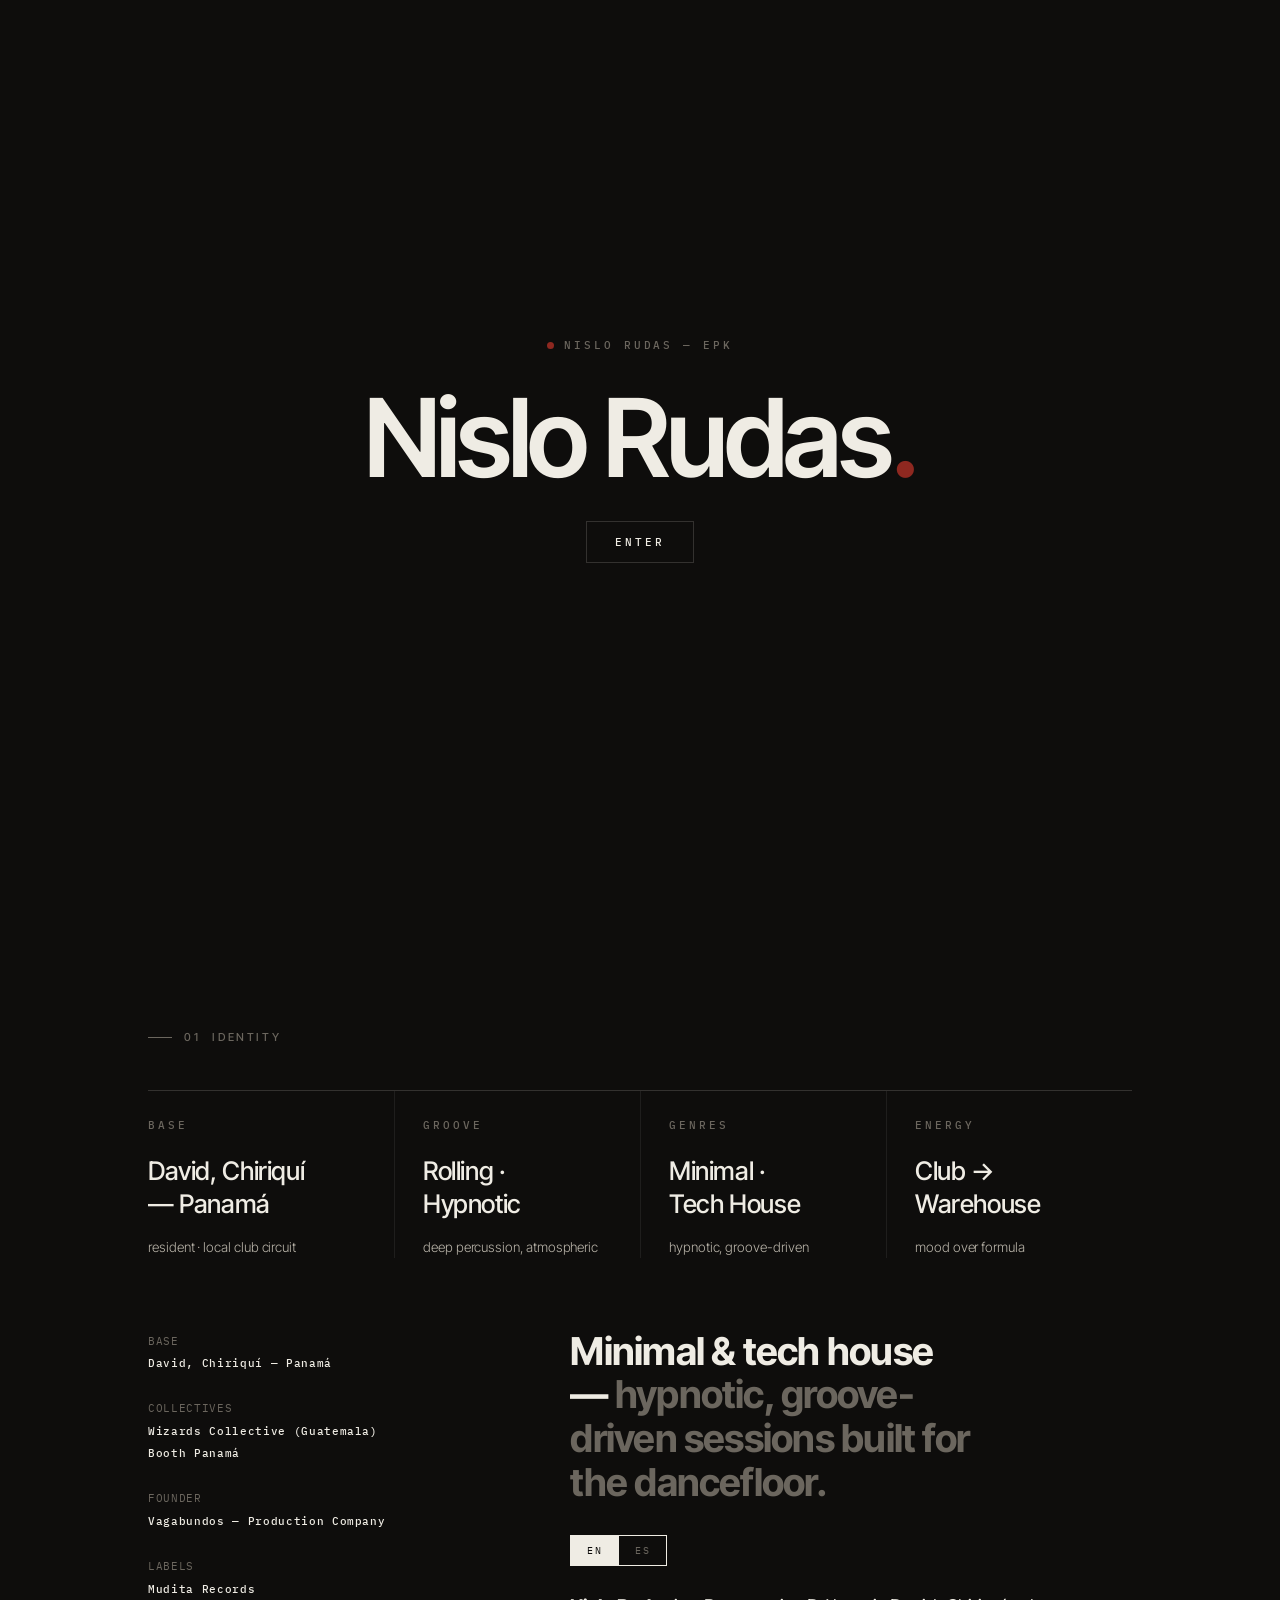
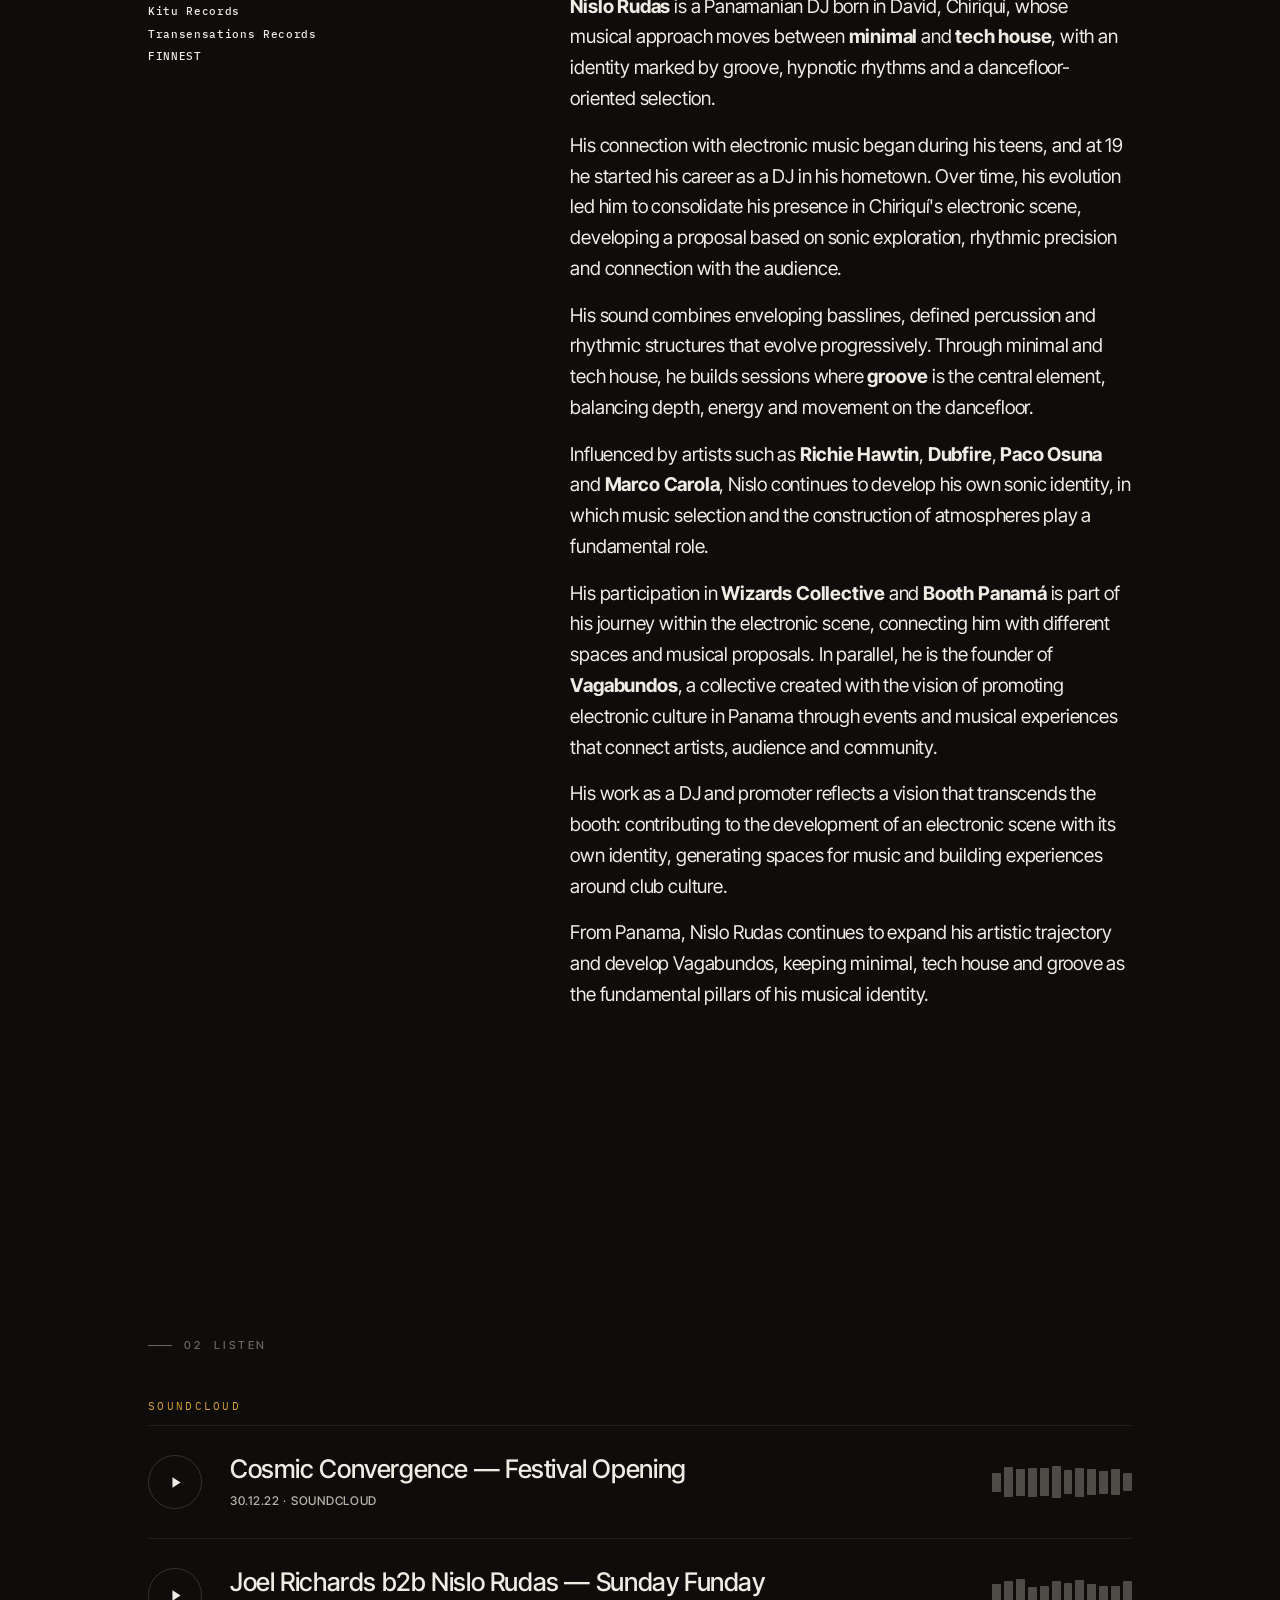
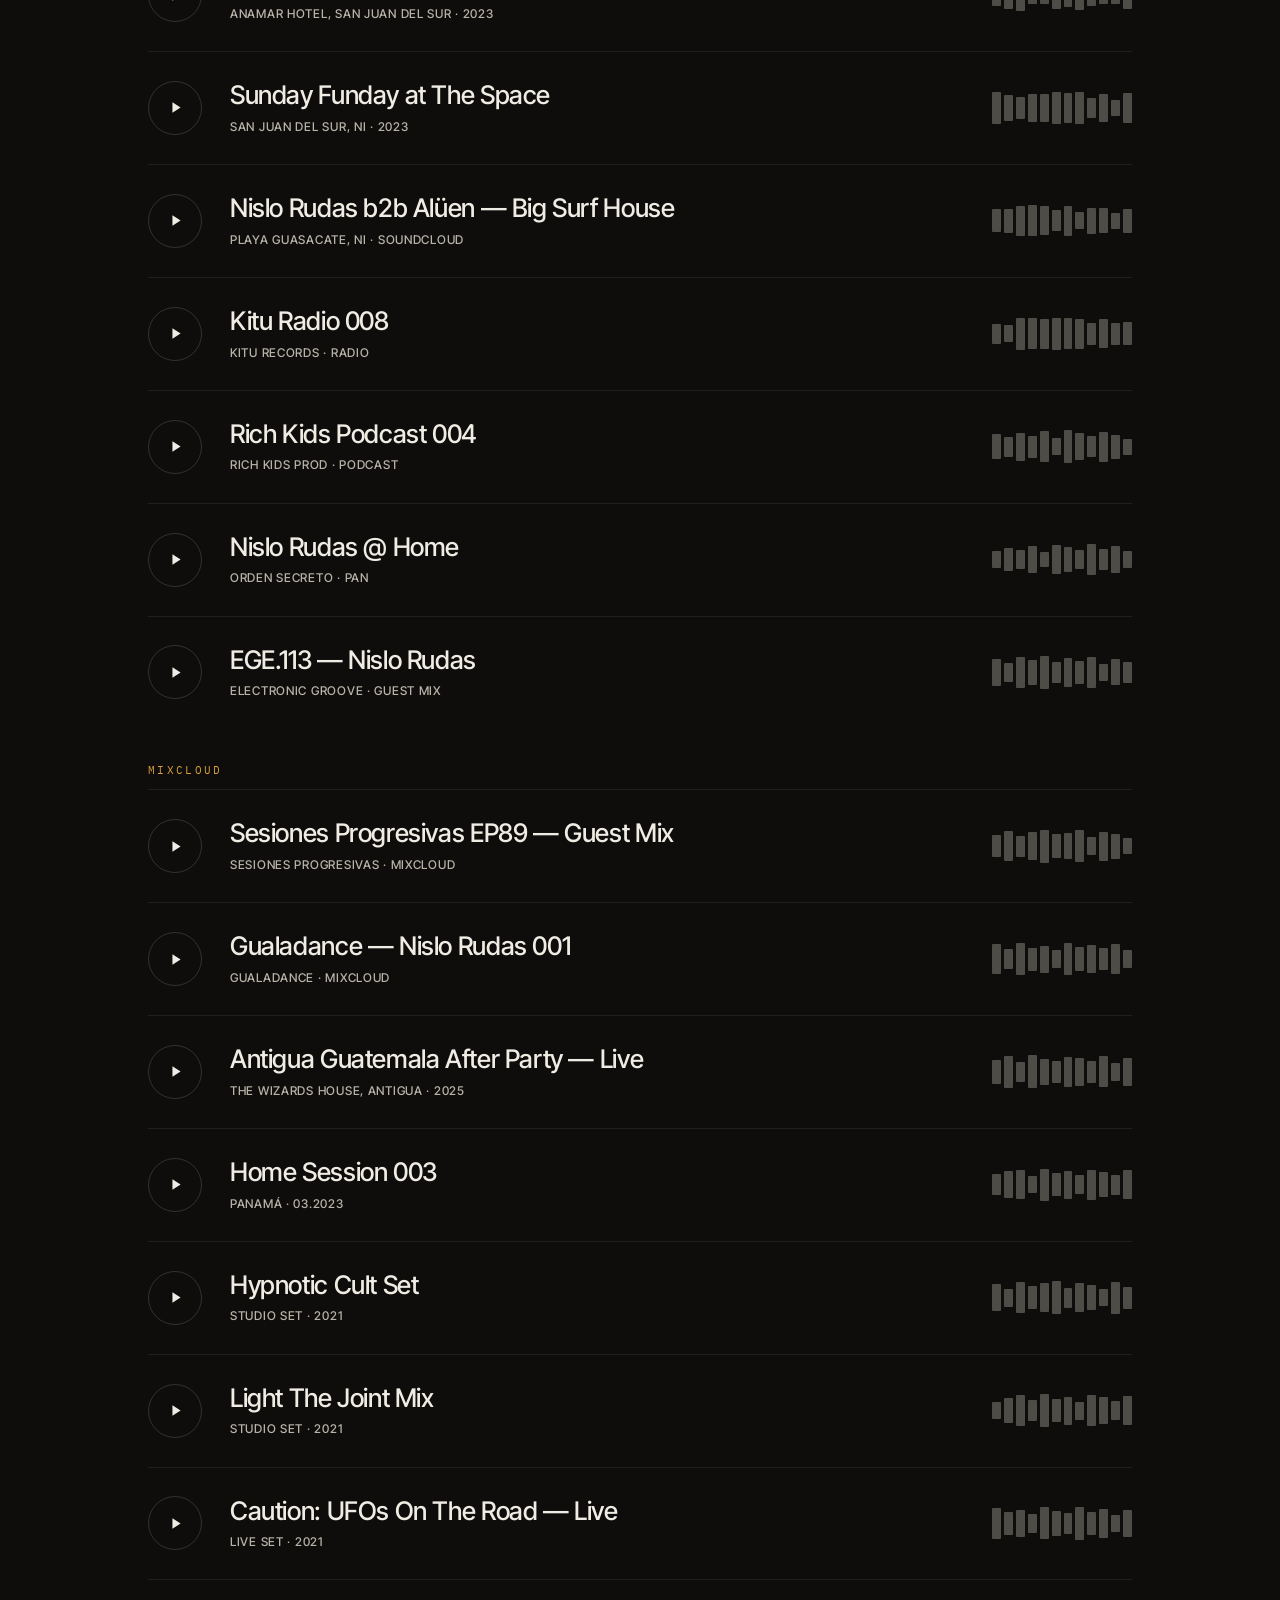
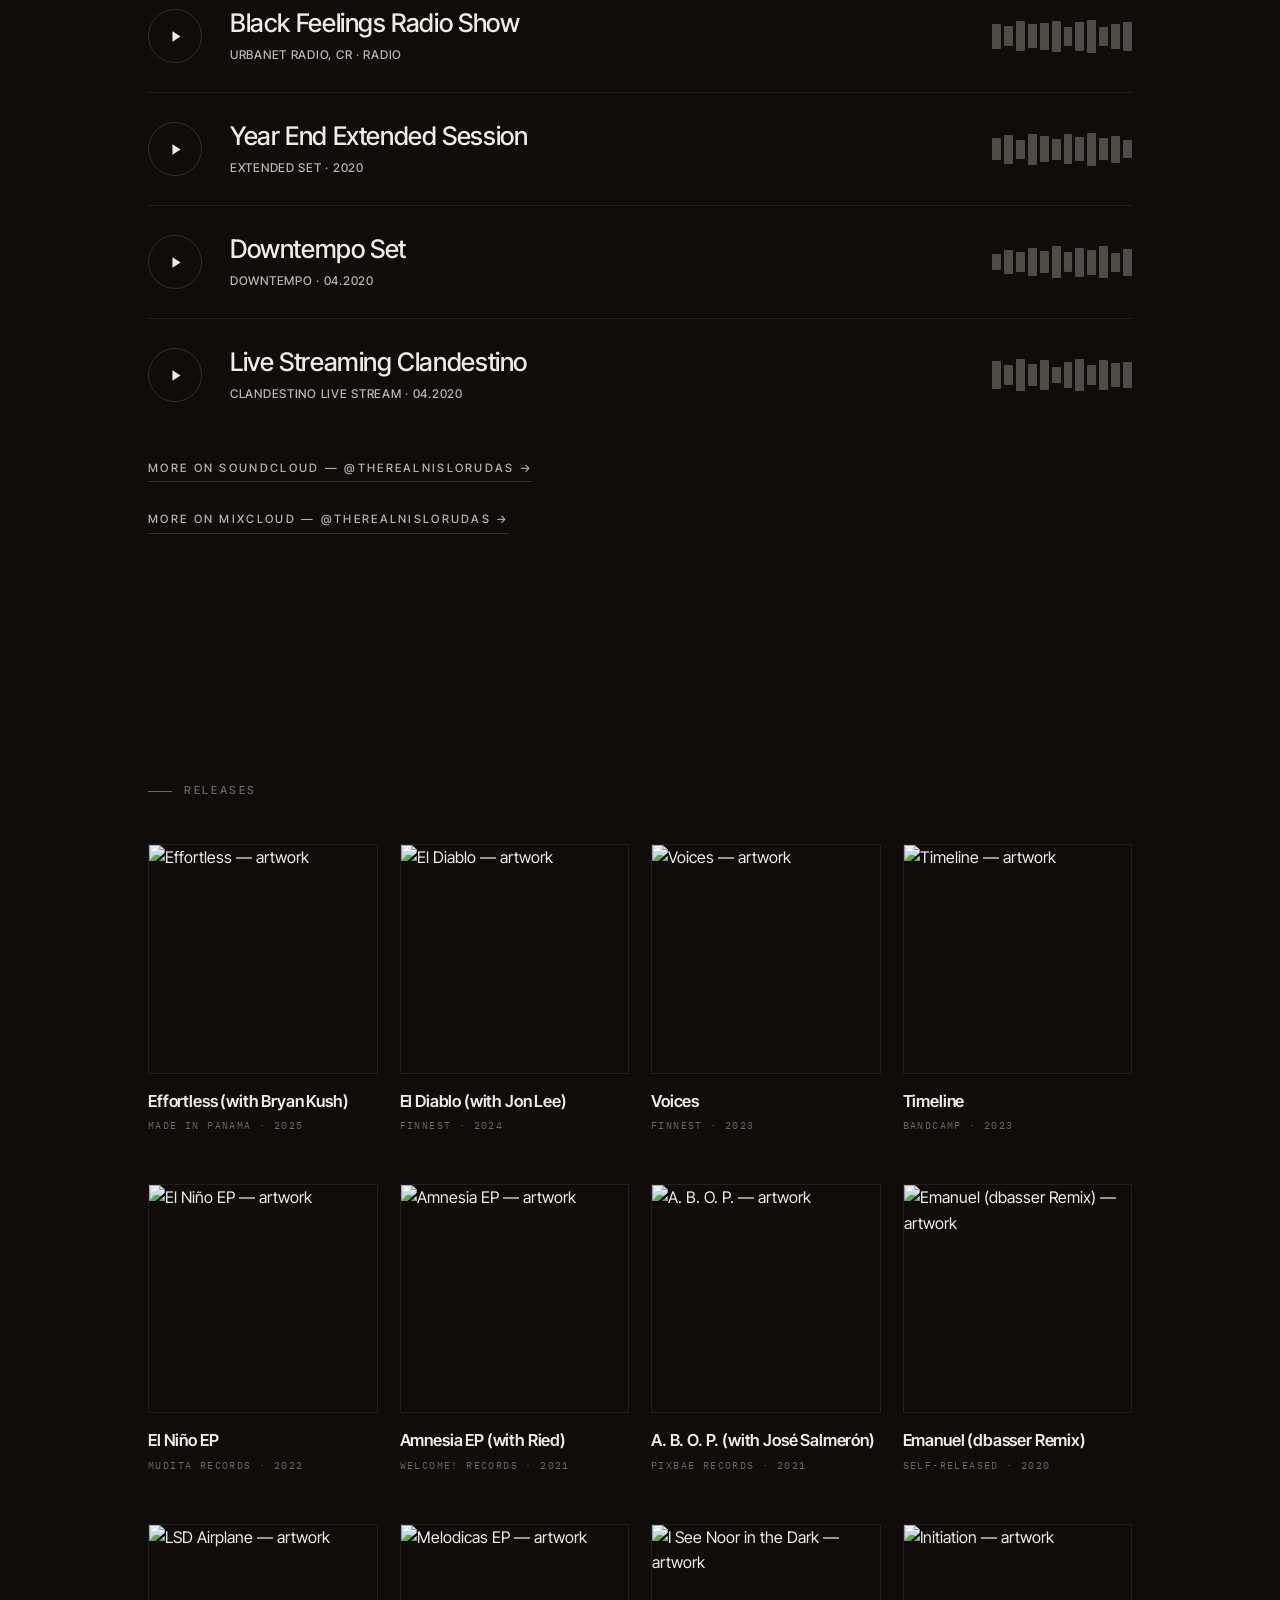
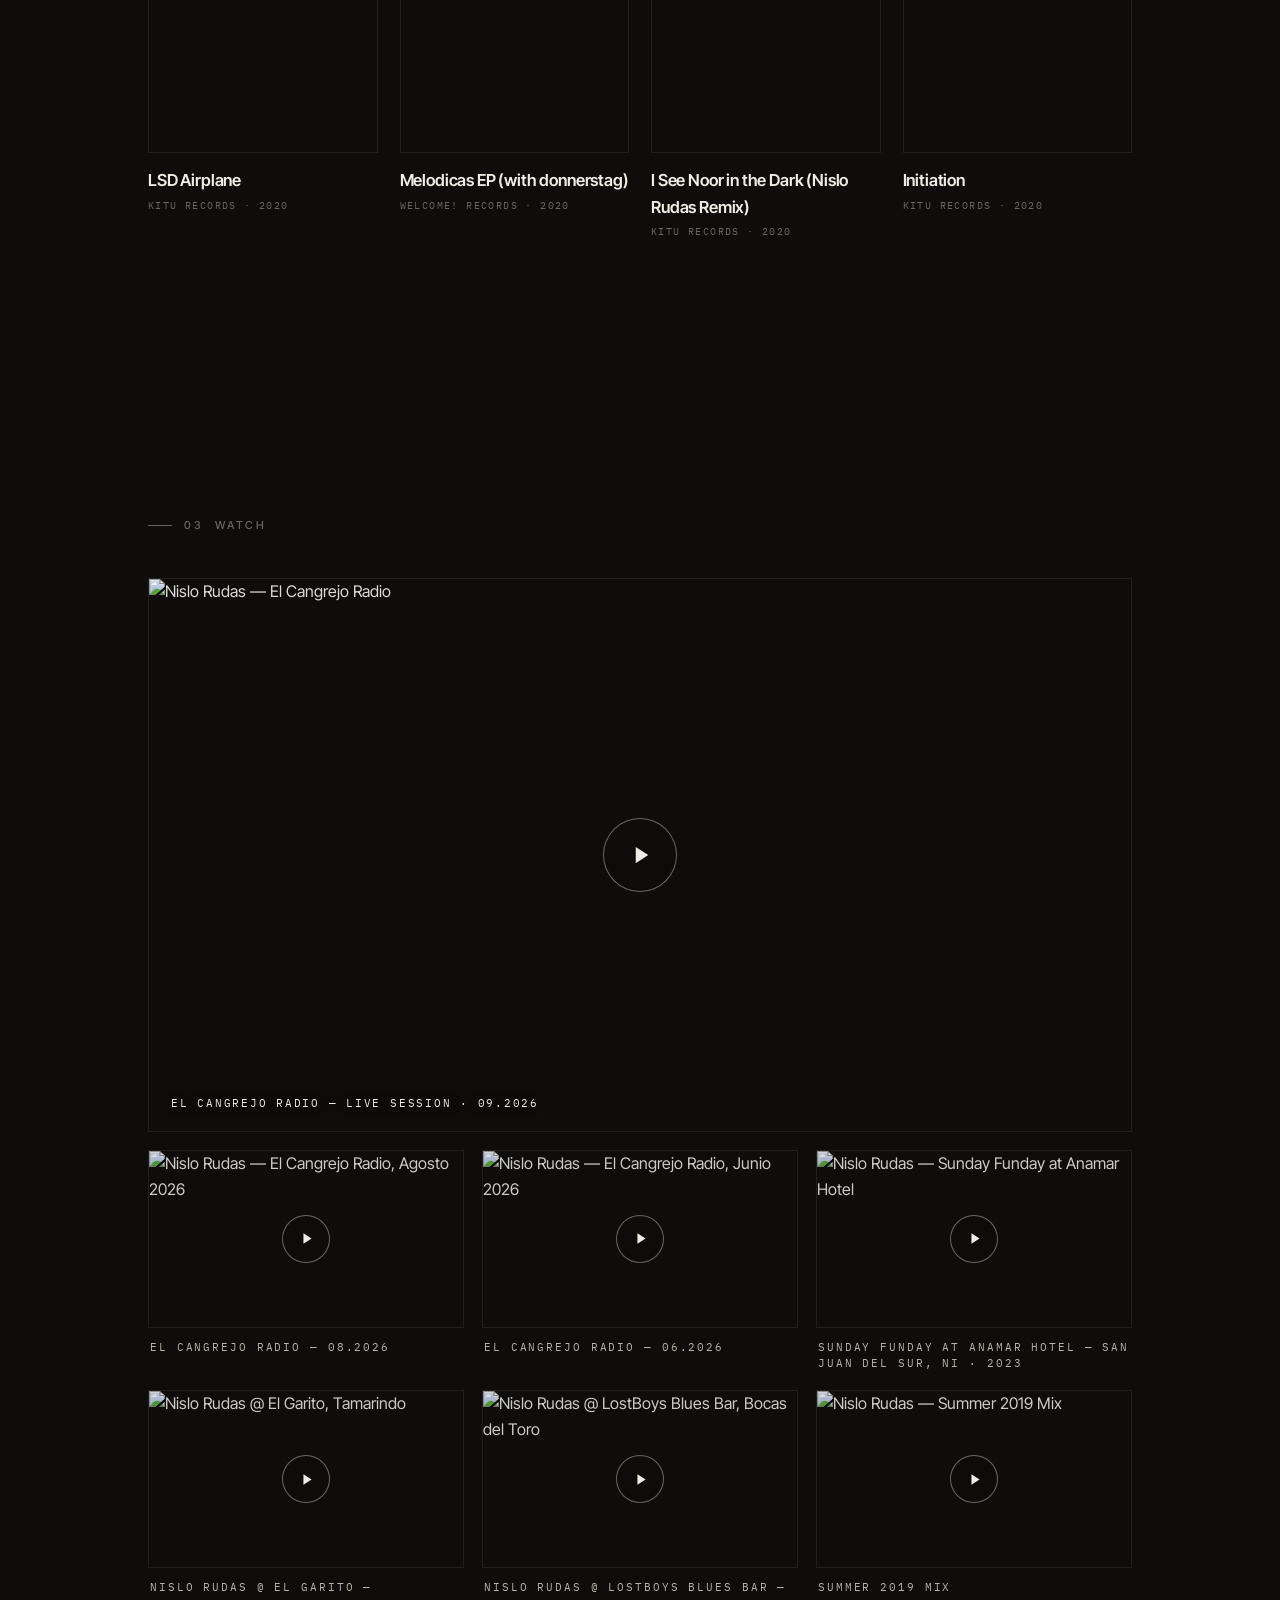
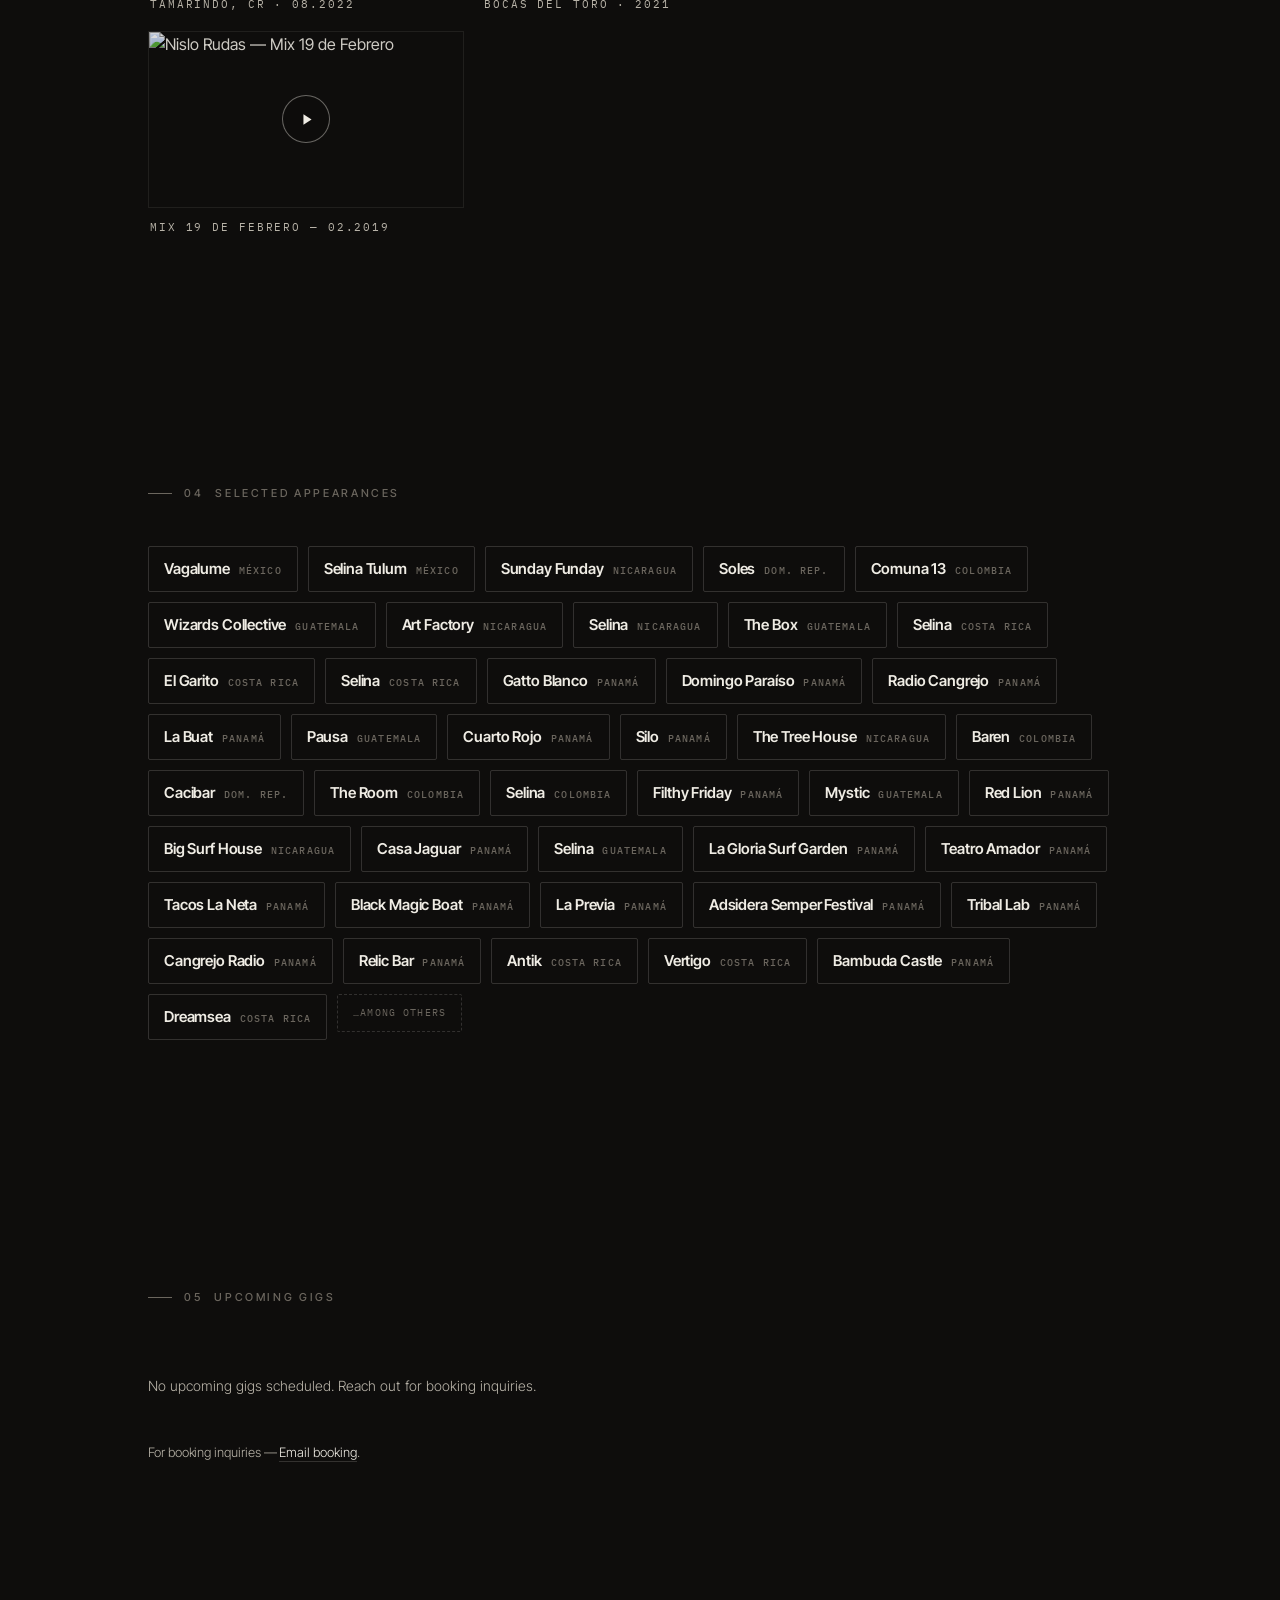
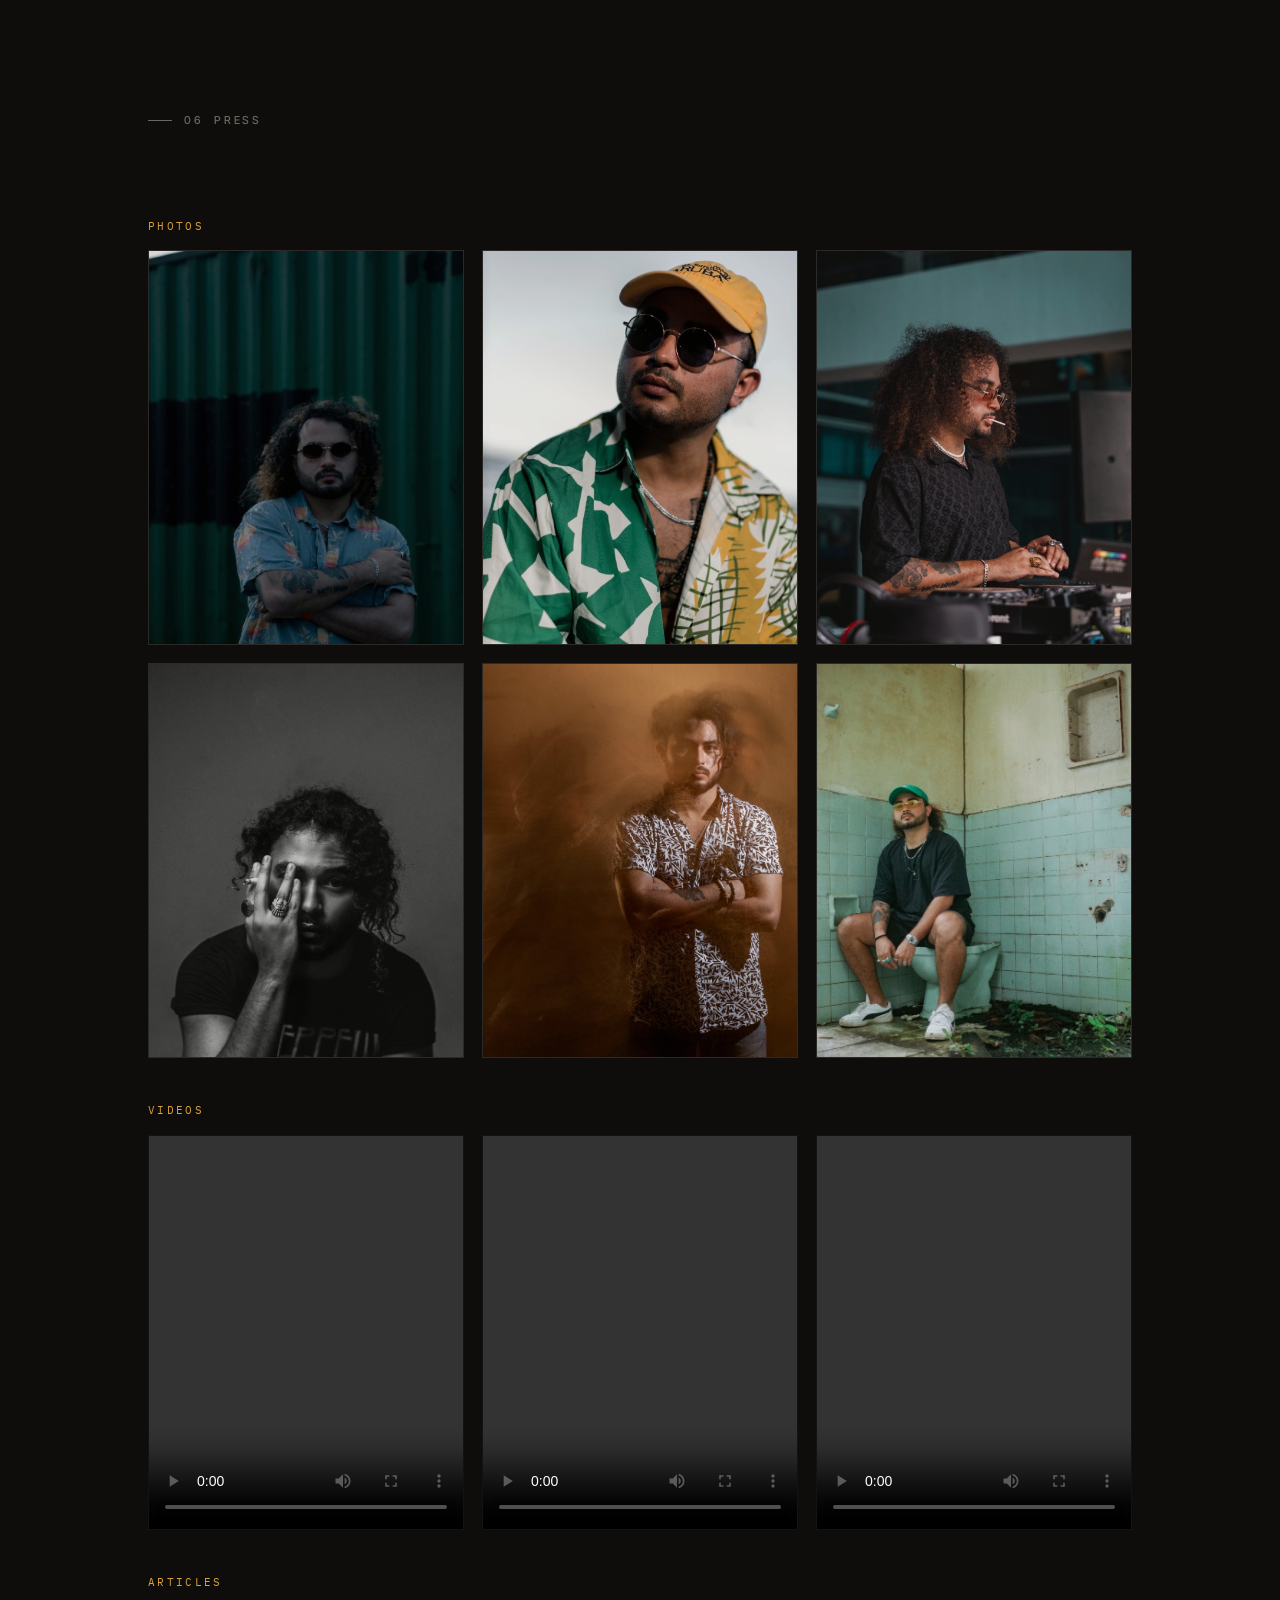
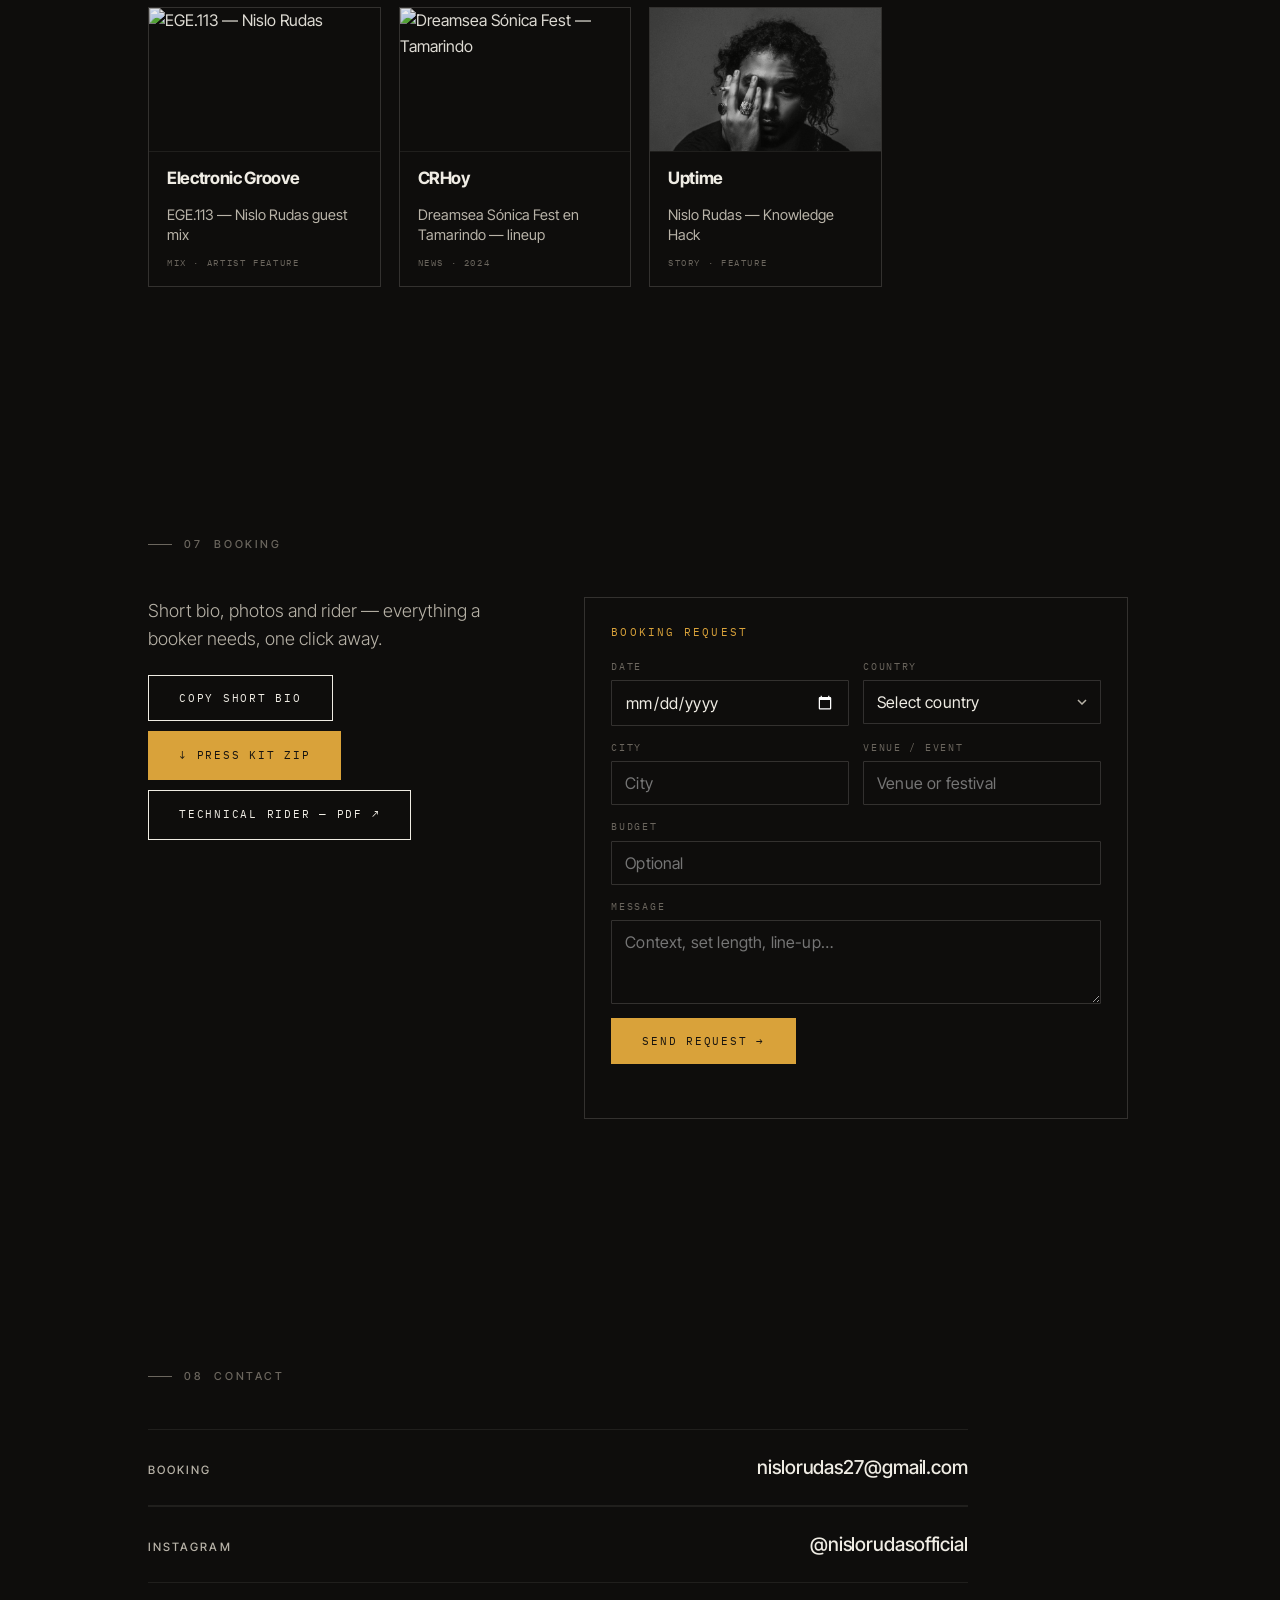
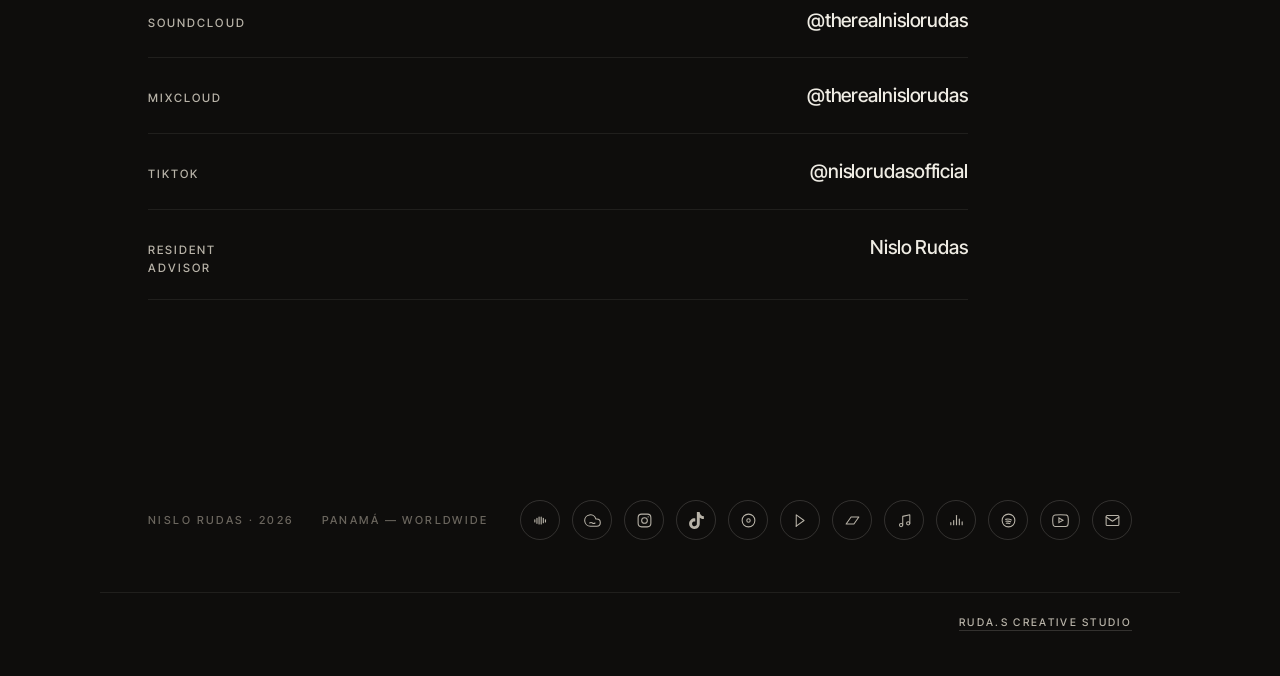
==== commit 11a97965: "Trim contact section to email, IG, SoundCloud, Mixcloud, TikTok, RA Generated with [Devin](https://d" ====
--- a/index.html
+++ b/index.html
@@ -694,44 +694,20 @@
                 <span class="contact-label">Instagram</span>
                 <span class="contact-value">@nislorudasofficial</span>
             </a>
+            <a class="contact-row" href="https://soundcloud.com/therealnislorudas" target="_blank" rel="noopener">
+                <span class="contact-label">SoundCloud</span>
+                <span class="contact-value">@therealnislorudas</span>
+            </a>
+            <a class="contact-row" href="https://www.mixcloud.com/therealnislorudas/" target="_blank" rel="noopener">
+                <span class="contact-label">Mixcloud</span>
+                <span class="contact-value">@therealnislorudas</span>
+            </a>
             <a class="contact-row" href="https://www.tiktok.com/@nislorudasofficial" target="_blank" rel="noopener">
                 <span class="contact-label">TikTok</span>
                 <span class="contact-value">@nislorudasofficial</span>
             </a>
-            <a class="contact-row" href="https://soundcloud.com/therealnislorudas" target="_blank" rel="noopener">
-                <span class="contact-label">SoundCloud</span>
-                <span class="contact-value">@therealnislorudas</span>
-            </a>
-            <a class="contact-row" href="https://www.mixcloud.com/therealnislorudas/" target="_blank" rel="noopener">
-                <span class="contact-label">Mixcloud</span>
-                <span class="contact-value">@therealnislorudas</span>
-            </a>
-            <a class="contact-row" href="https://open.spotify.com/artist/2ywqUqUP0YYklOvY8BLD3Q" target="_blank" rel="noopener">
-                <span class="contact-label">Spotify</span>
-                <span class="contact-value">Nislo Rudas</span>
-            </a>
-            <a class="contact-row" href="https://www.youtube.com/channel/UChvleUshjieIcz6UNKGSbyA" target="_blank" rel="noopener">
-                <span class="contact-label">YouTube</span>
-                <span class="contact-value">Nislo Rudas</span>
-            </a>
             <a class="contact-row" href="https://es.ra.co/dj/nislorudas/biography" target="_blank" rel="noopener">
                 <span class="contact-label">Resident Advisor</span>
-                <span class="contact-value">Nislo Rudas</span>
-            </a>
-            <a class="contact-row" href="https://www.beatport.com/es/artist/nislo-rudas/874613" target="_blank" rel="noopener">
-                <span class="contact-label">Beatport</span>
-                <span class="contact-value">Nislo Rudas</span>
-            </a>
-            <a class="contact-row" href="https://nislorudas.bandcamp.com" target="_blank" rel="noopener">
-                <span class="contact-label">Bandcamp</span>
-                <span class="contact-value">nislorudas.bandcamp.com</span>
-            </a>
-            <a class="contact-row" href="https://music.apple.com/us/artist/nislo-rudas/1513670520" target="_blank" rel="noopener">
-                <span class="contact-label">Apple Music</span>
-                <span class="contact-value">Nislo Rudas</span>
-            </a>
-            <a class="contact-row" href="https://www.deezer.com/mx/artist/94889982" target="_blank" rel="noopener">
-                <span class="contact-label">Deezer</span>
                 <span class="contact-value">Nislo Rudas</span>
             </a>
         </div>
--- a/css/style.css
+++ b/css/style.css
@@ -738,6 +738,22 @@
 .yt-thumb .yt-play svg {
     width: 13px;
     height: 13px;
+}
+
+.yt-thumb iframe {
+    position: absolute;
+    inset: 0;
+    width: 100%;
+    height: 100%;
+    border: 0;
+}
+
+.yt-featured iframe {
+    position: absolute;
+    inset: 0;
+    width: 100%;
+    height: 100%;
+    border: 0;
 }
 
 .yt-title {
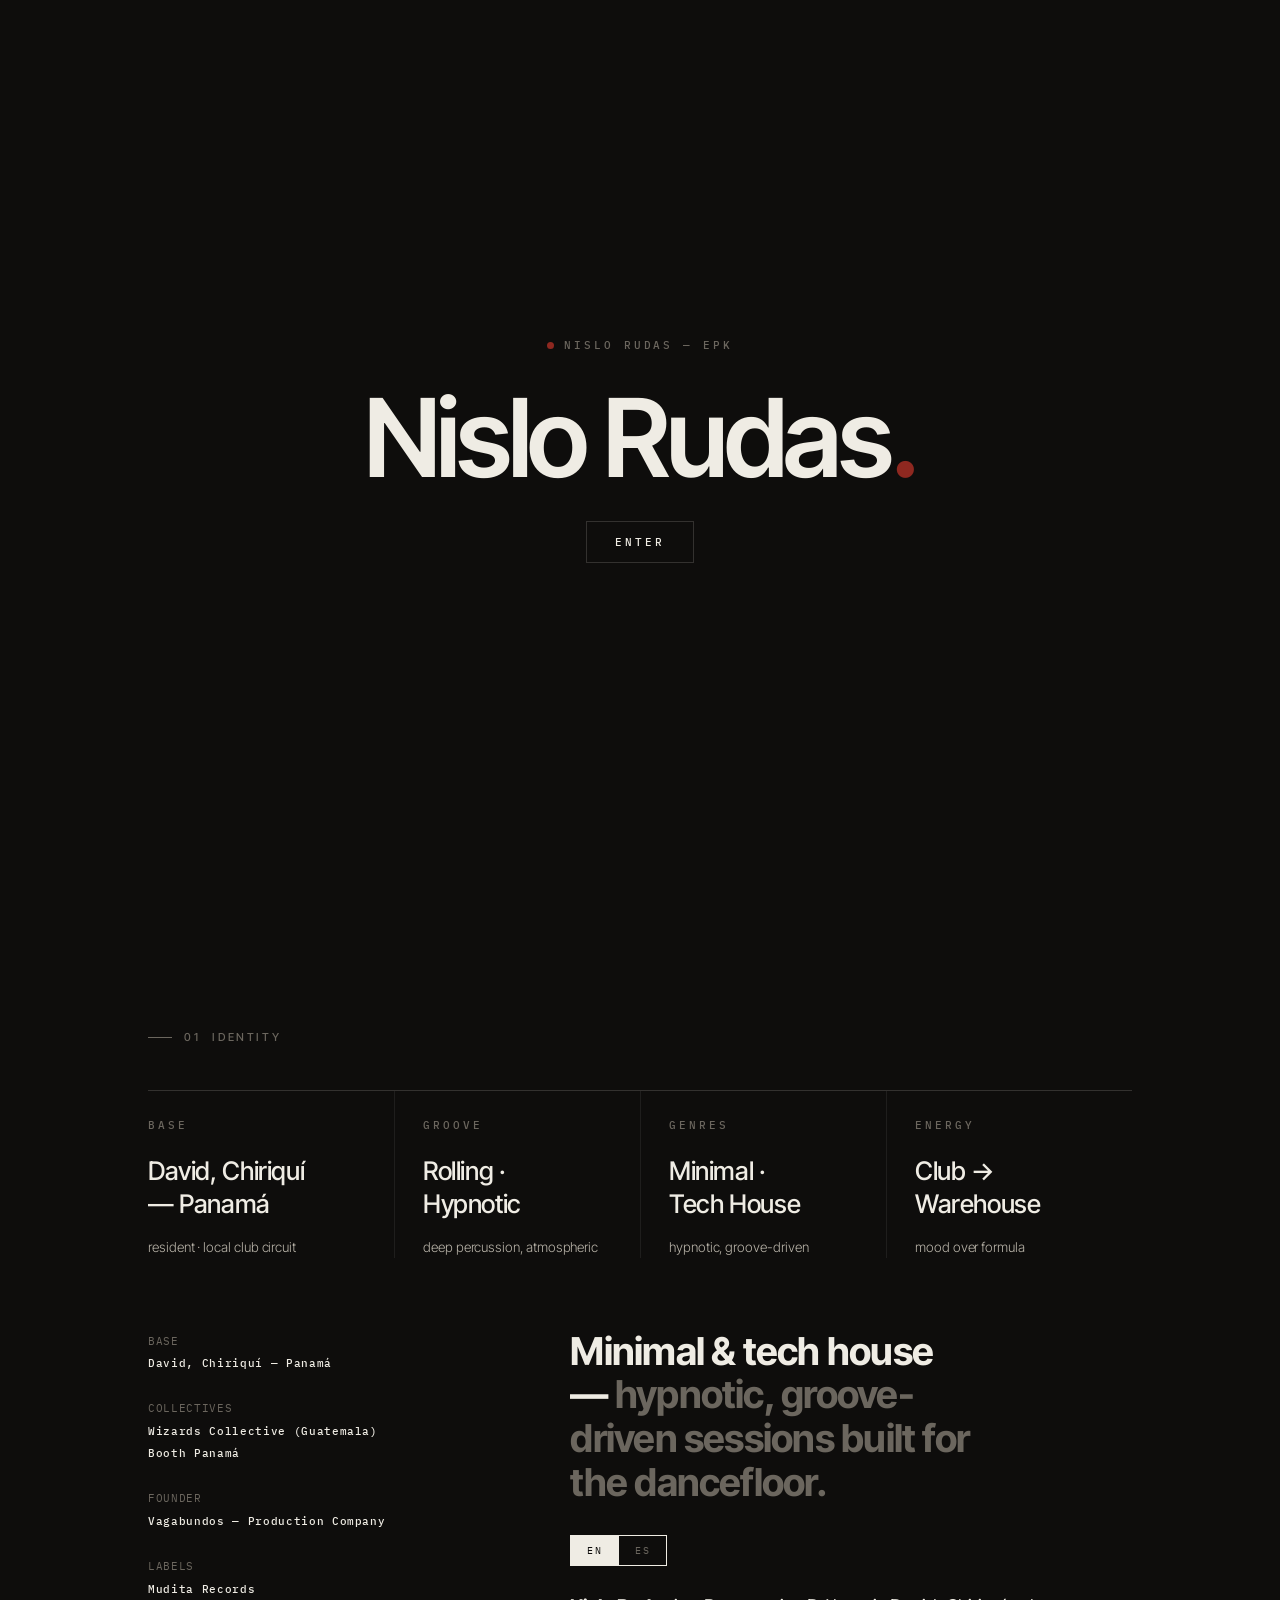
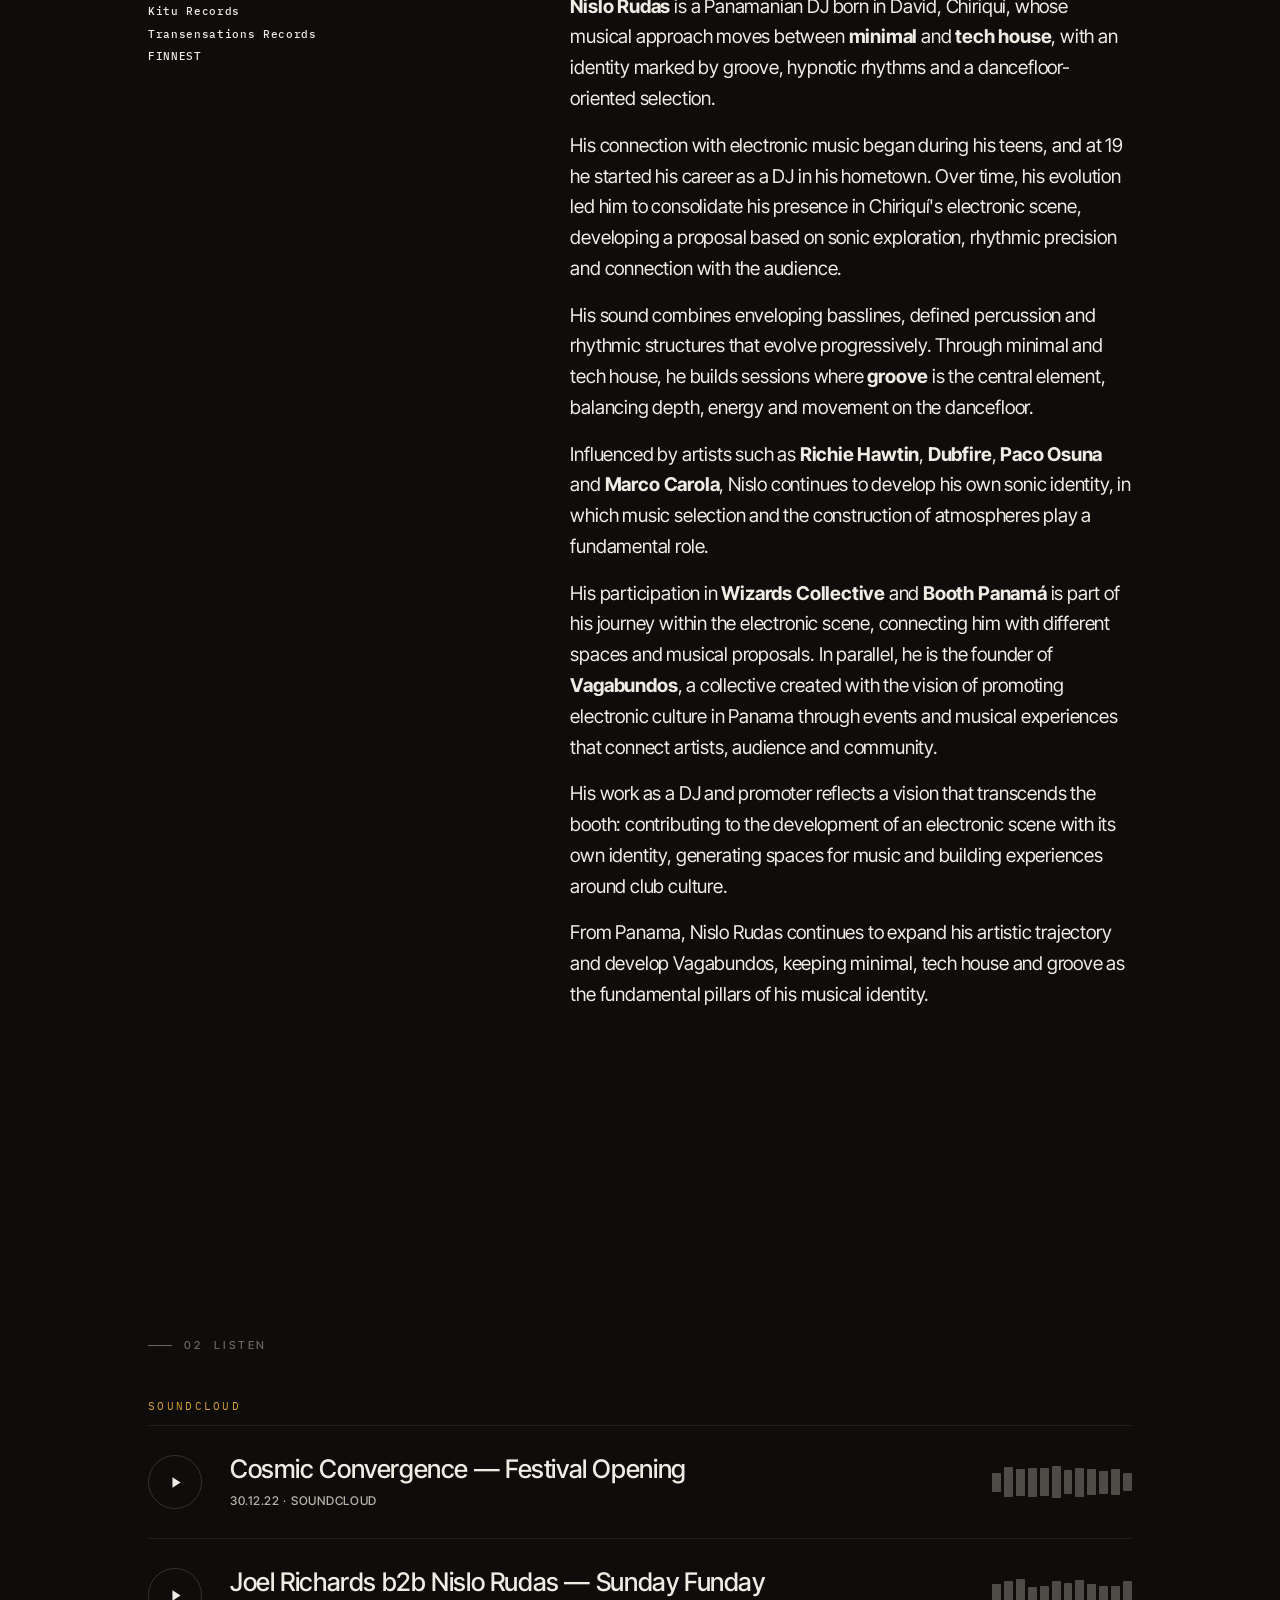
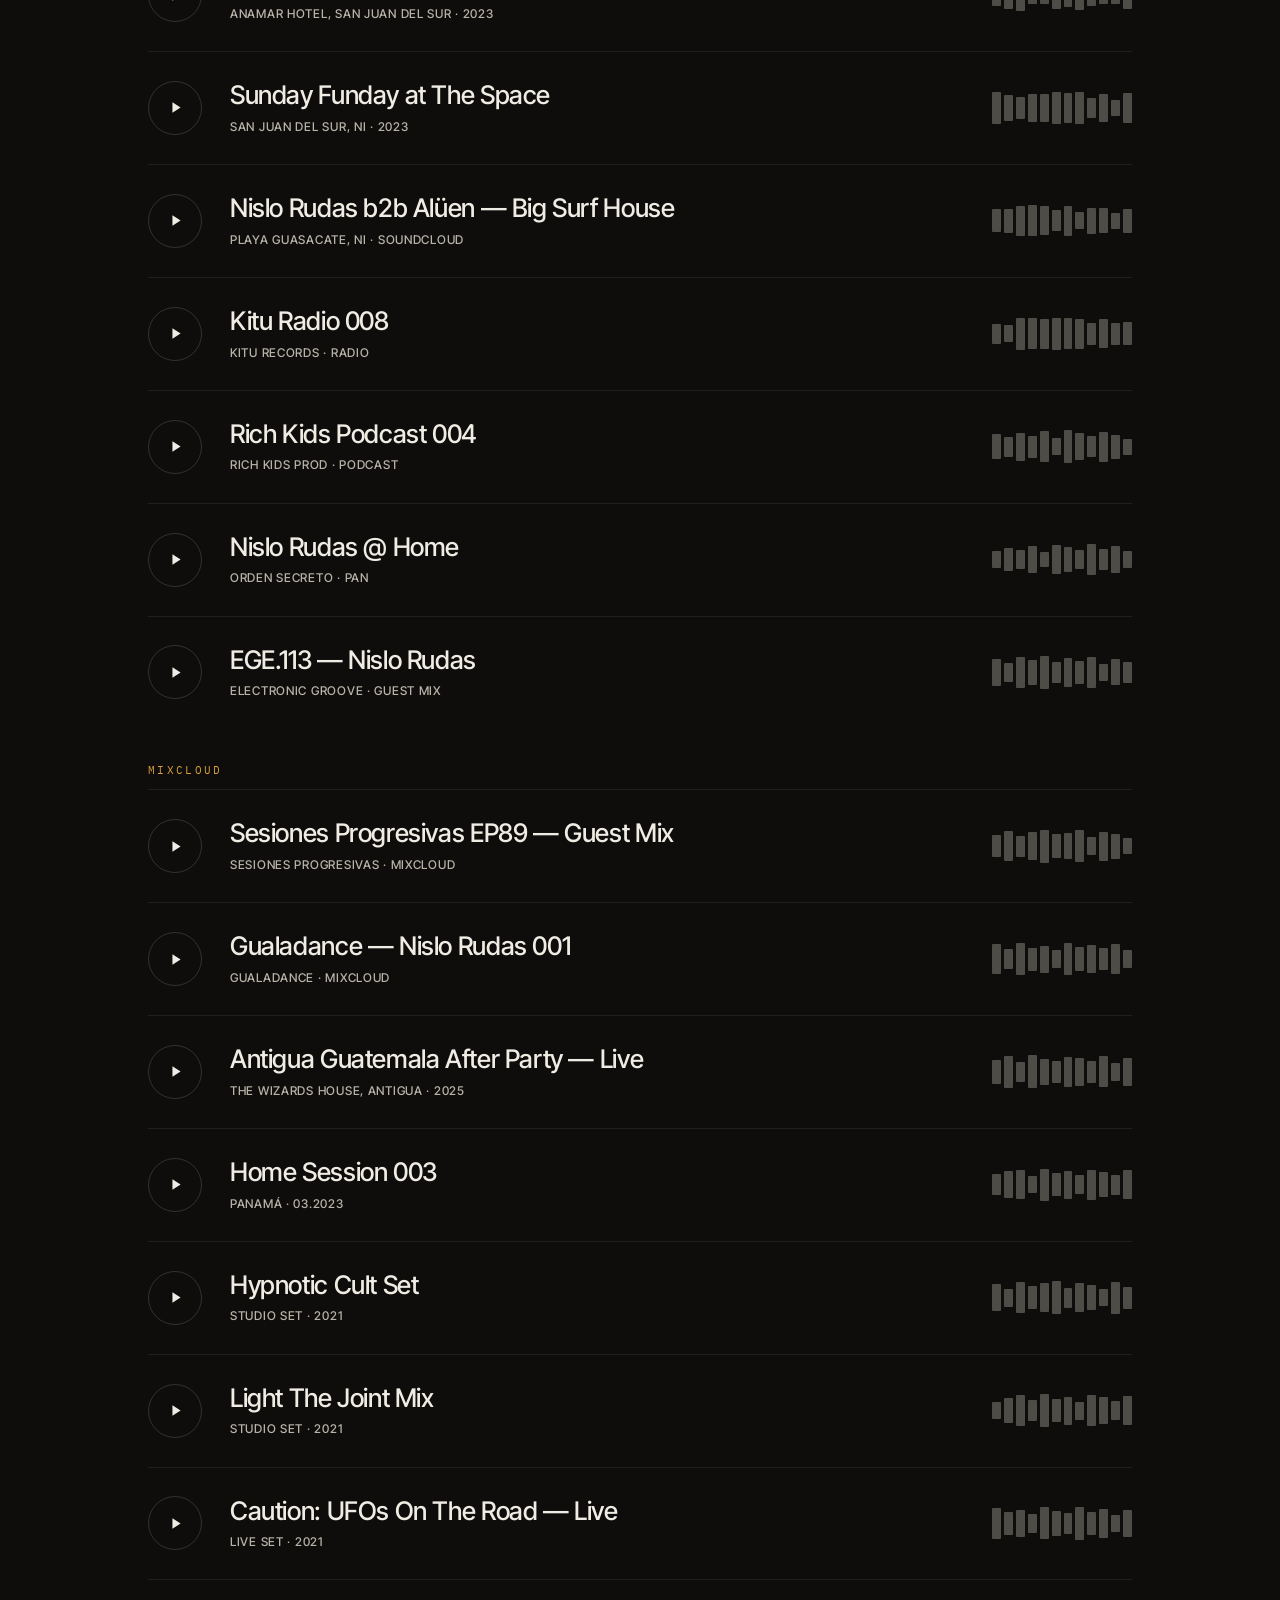
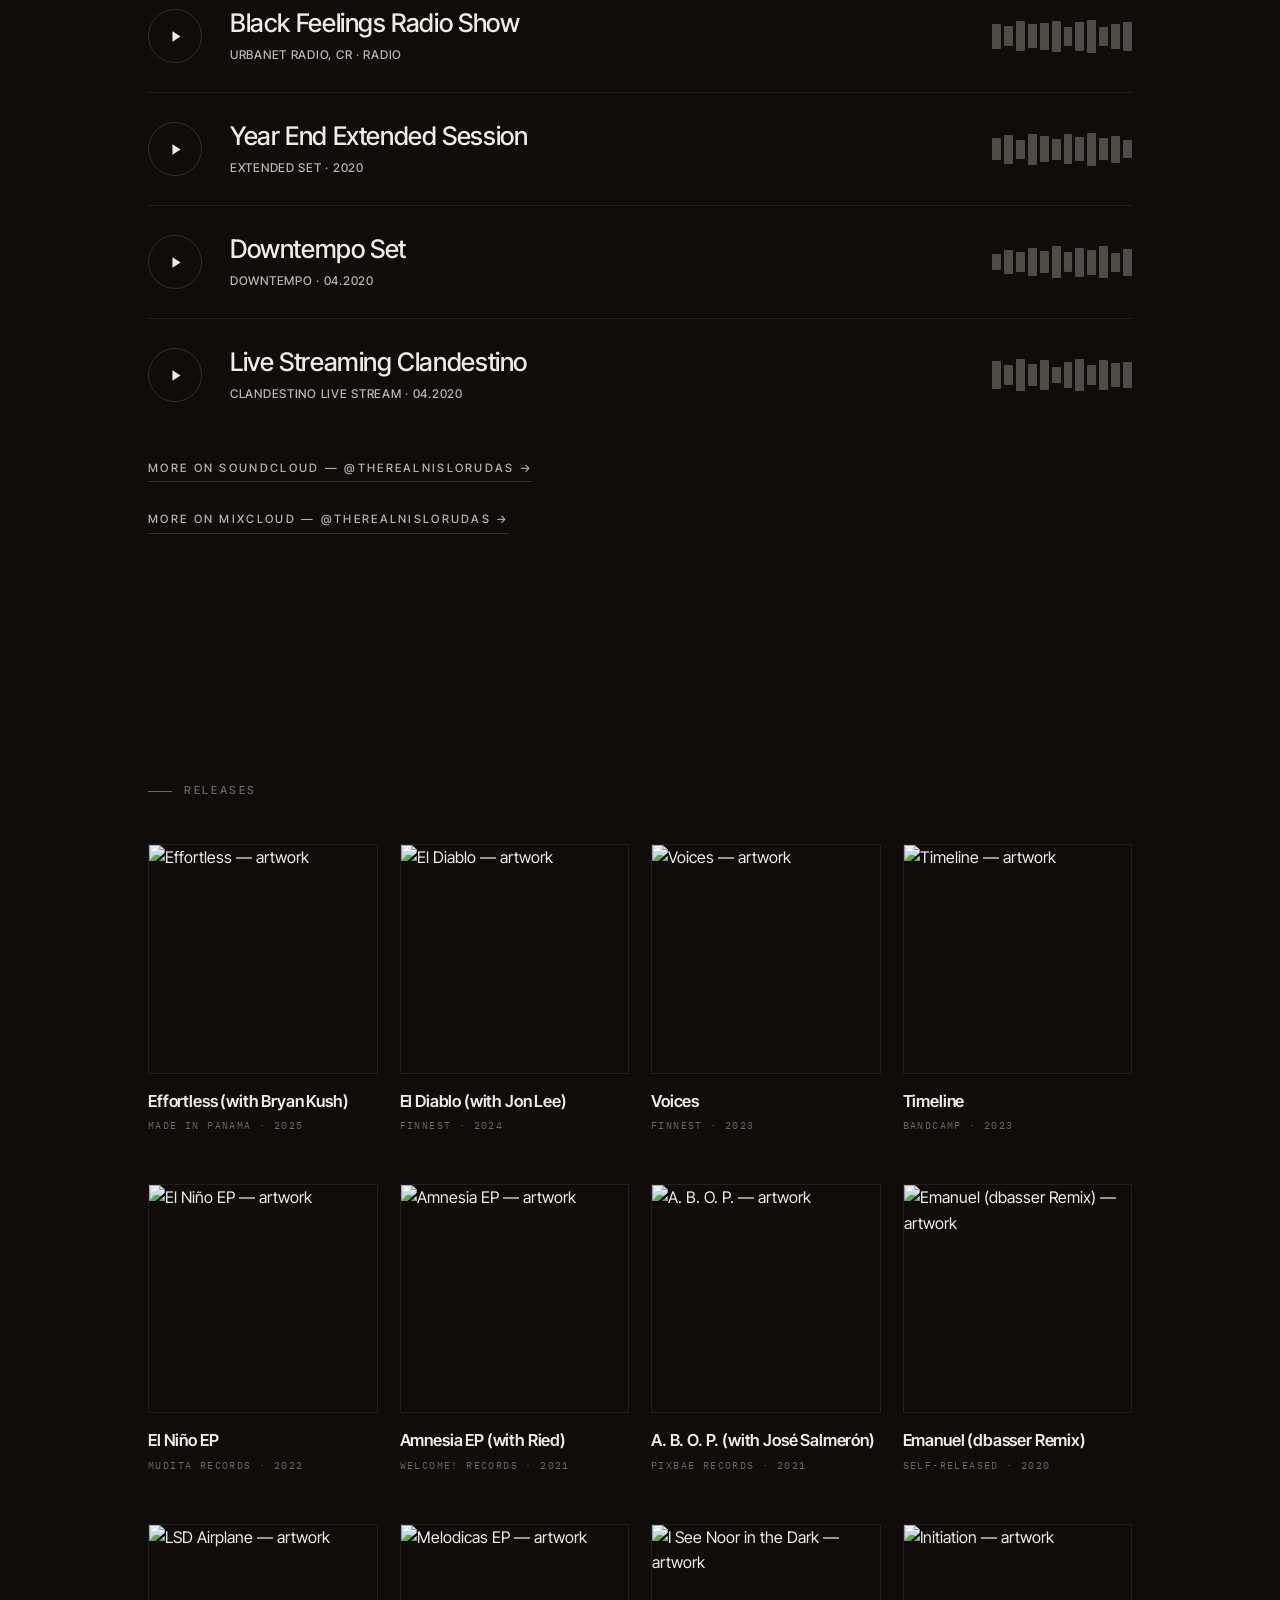
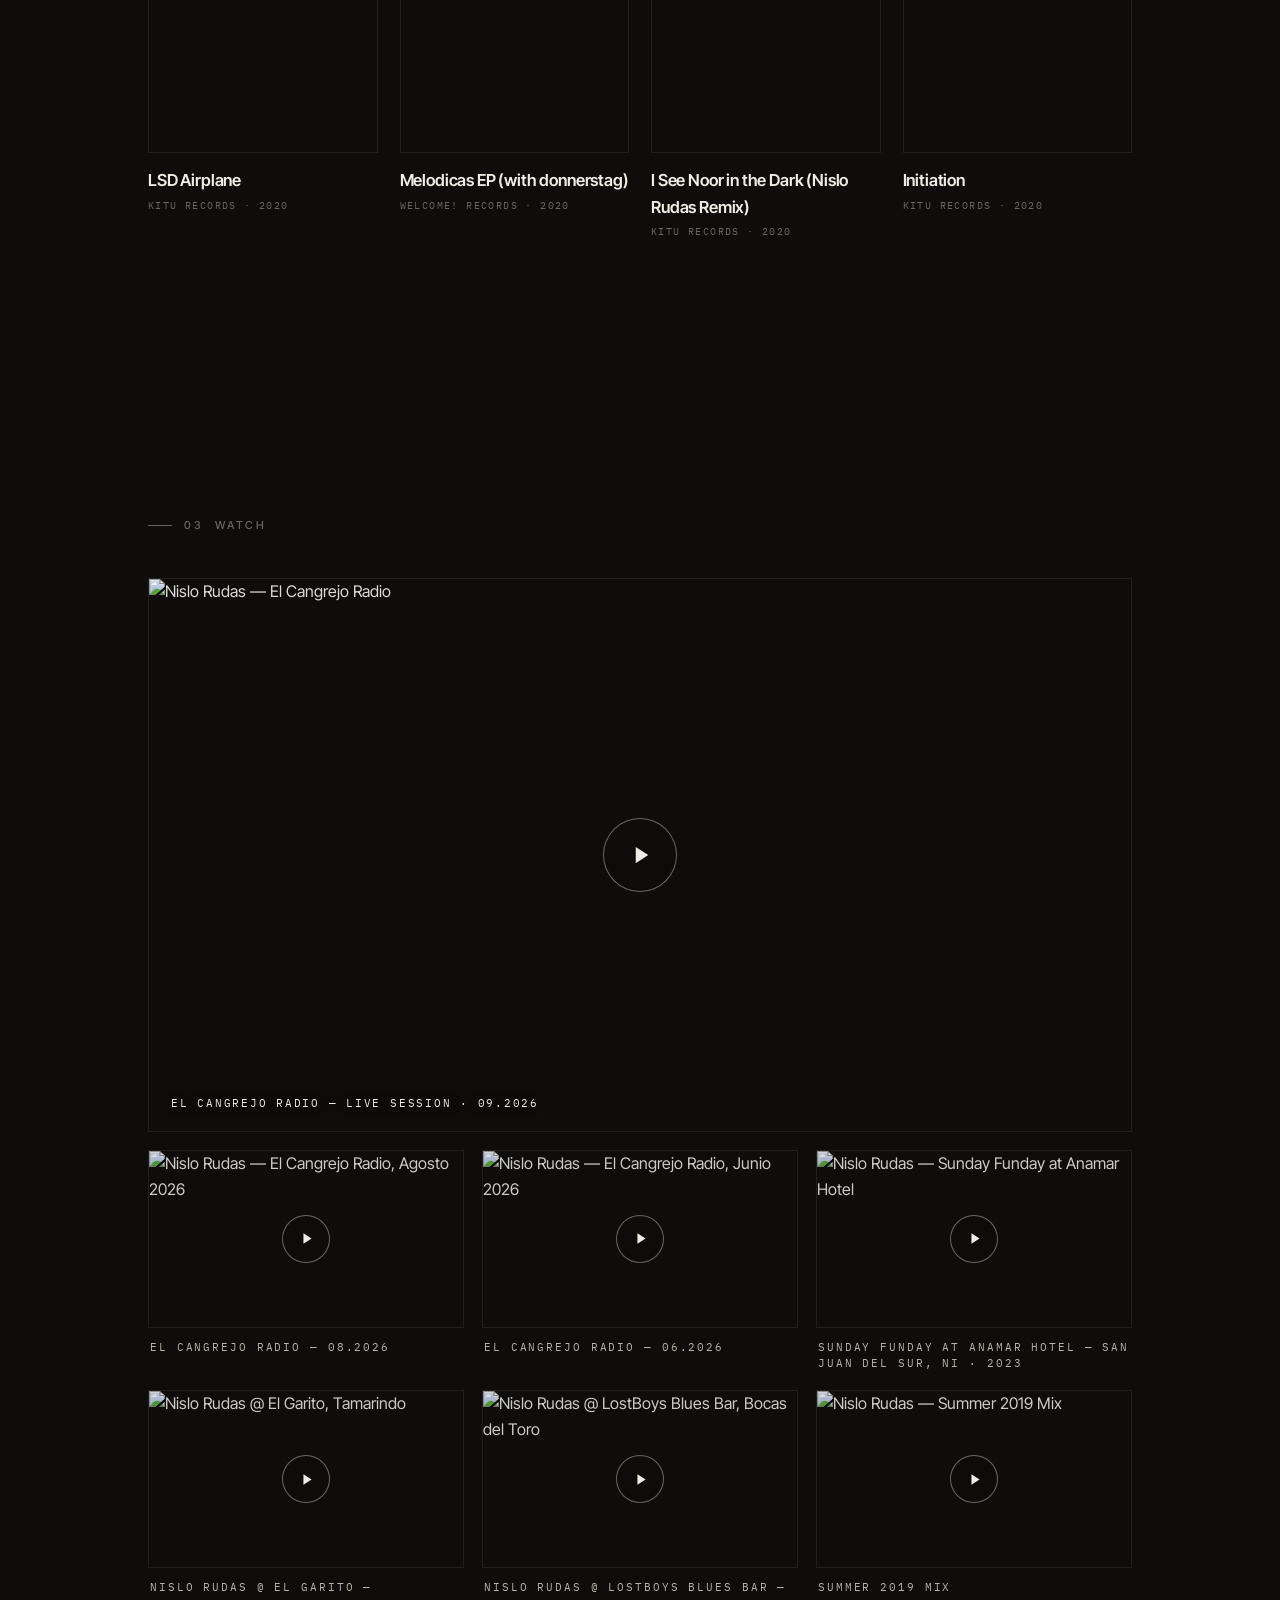
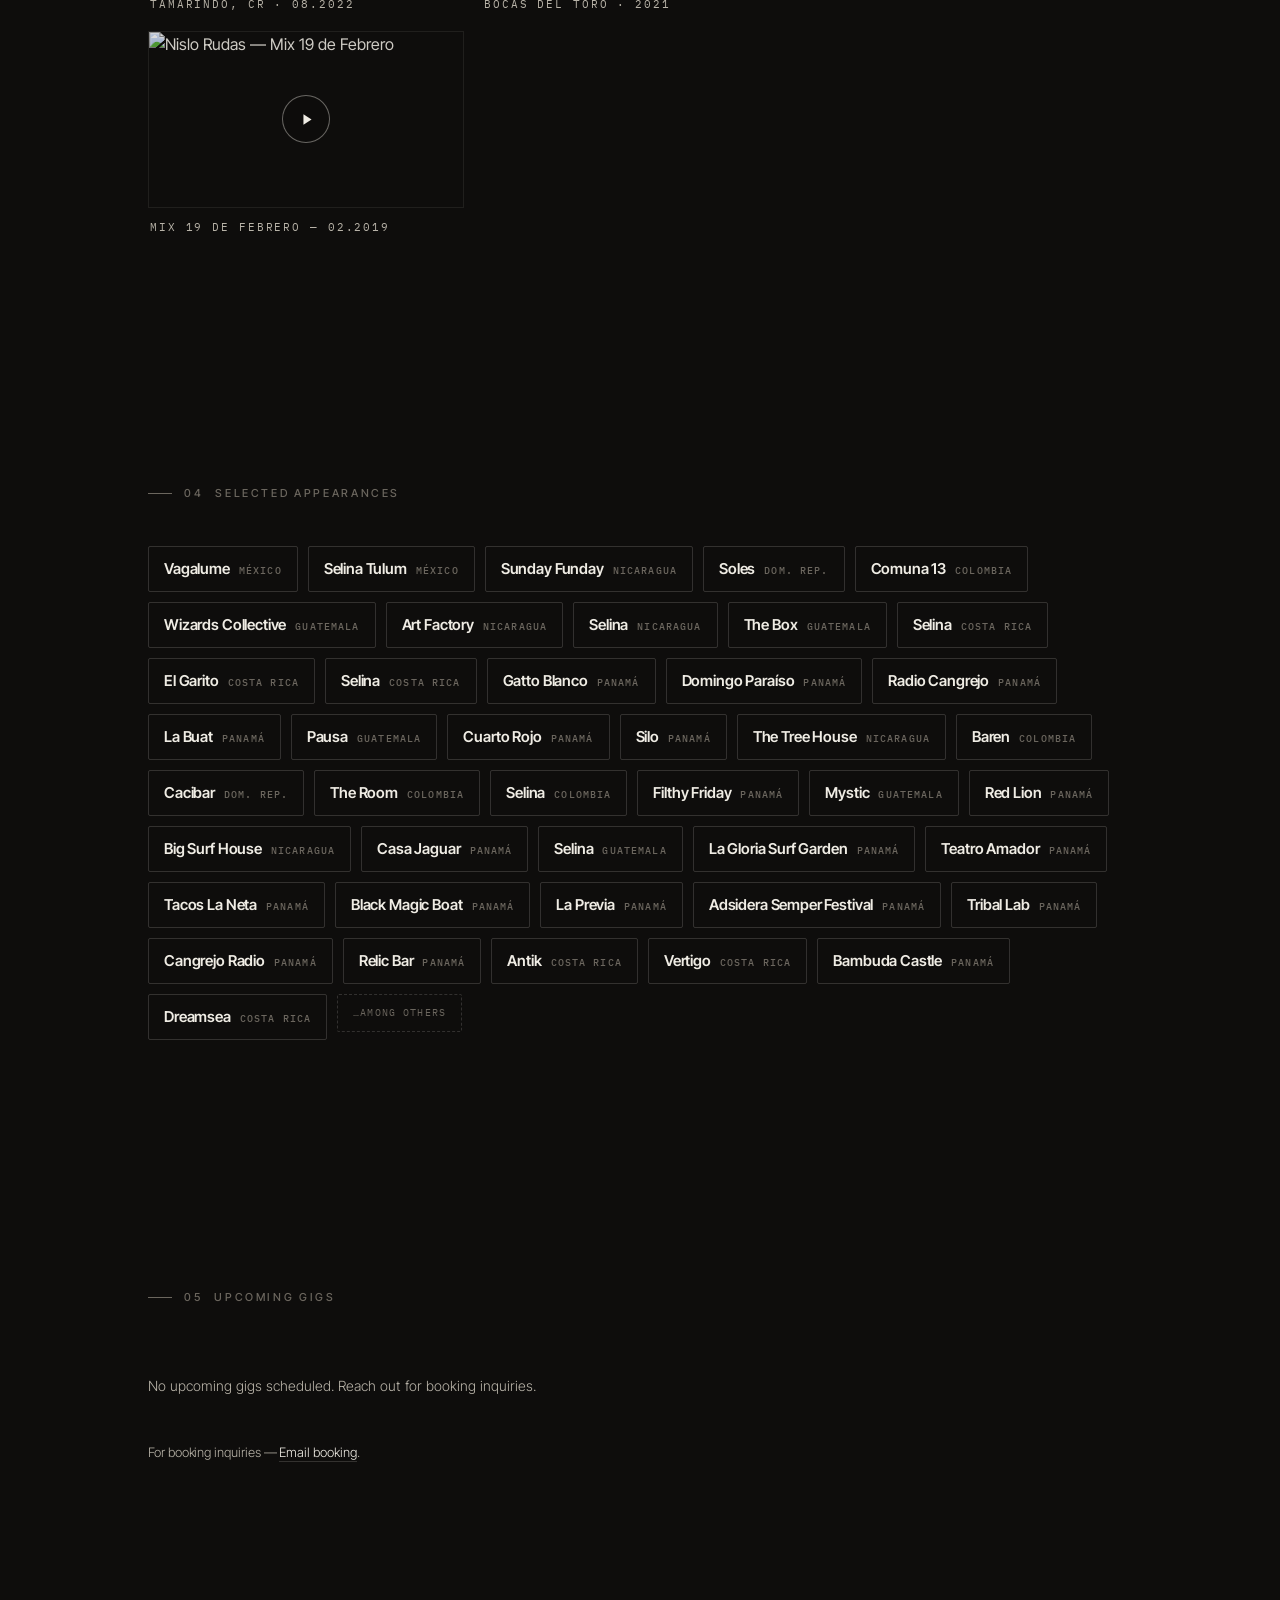
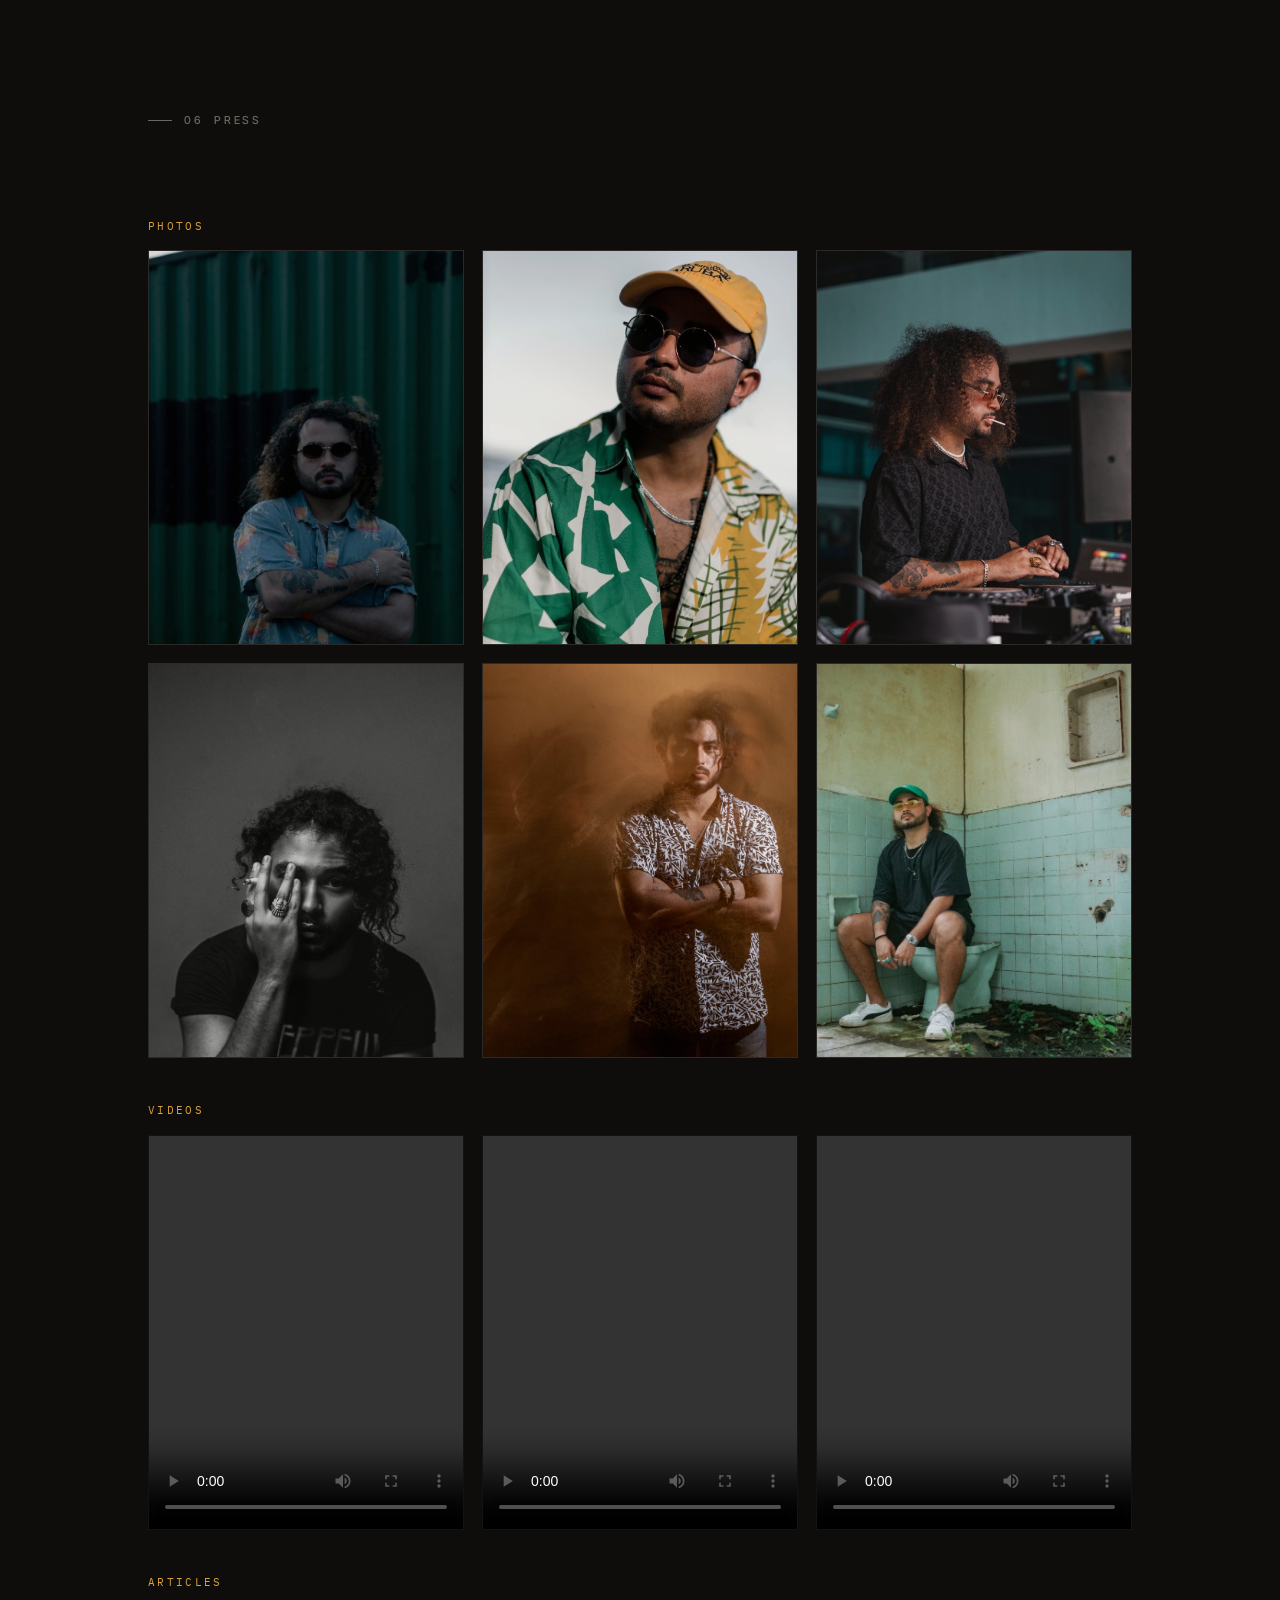
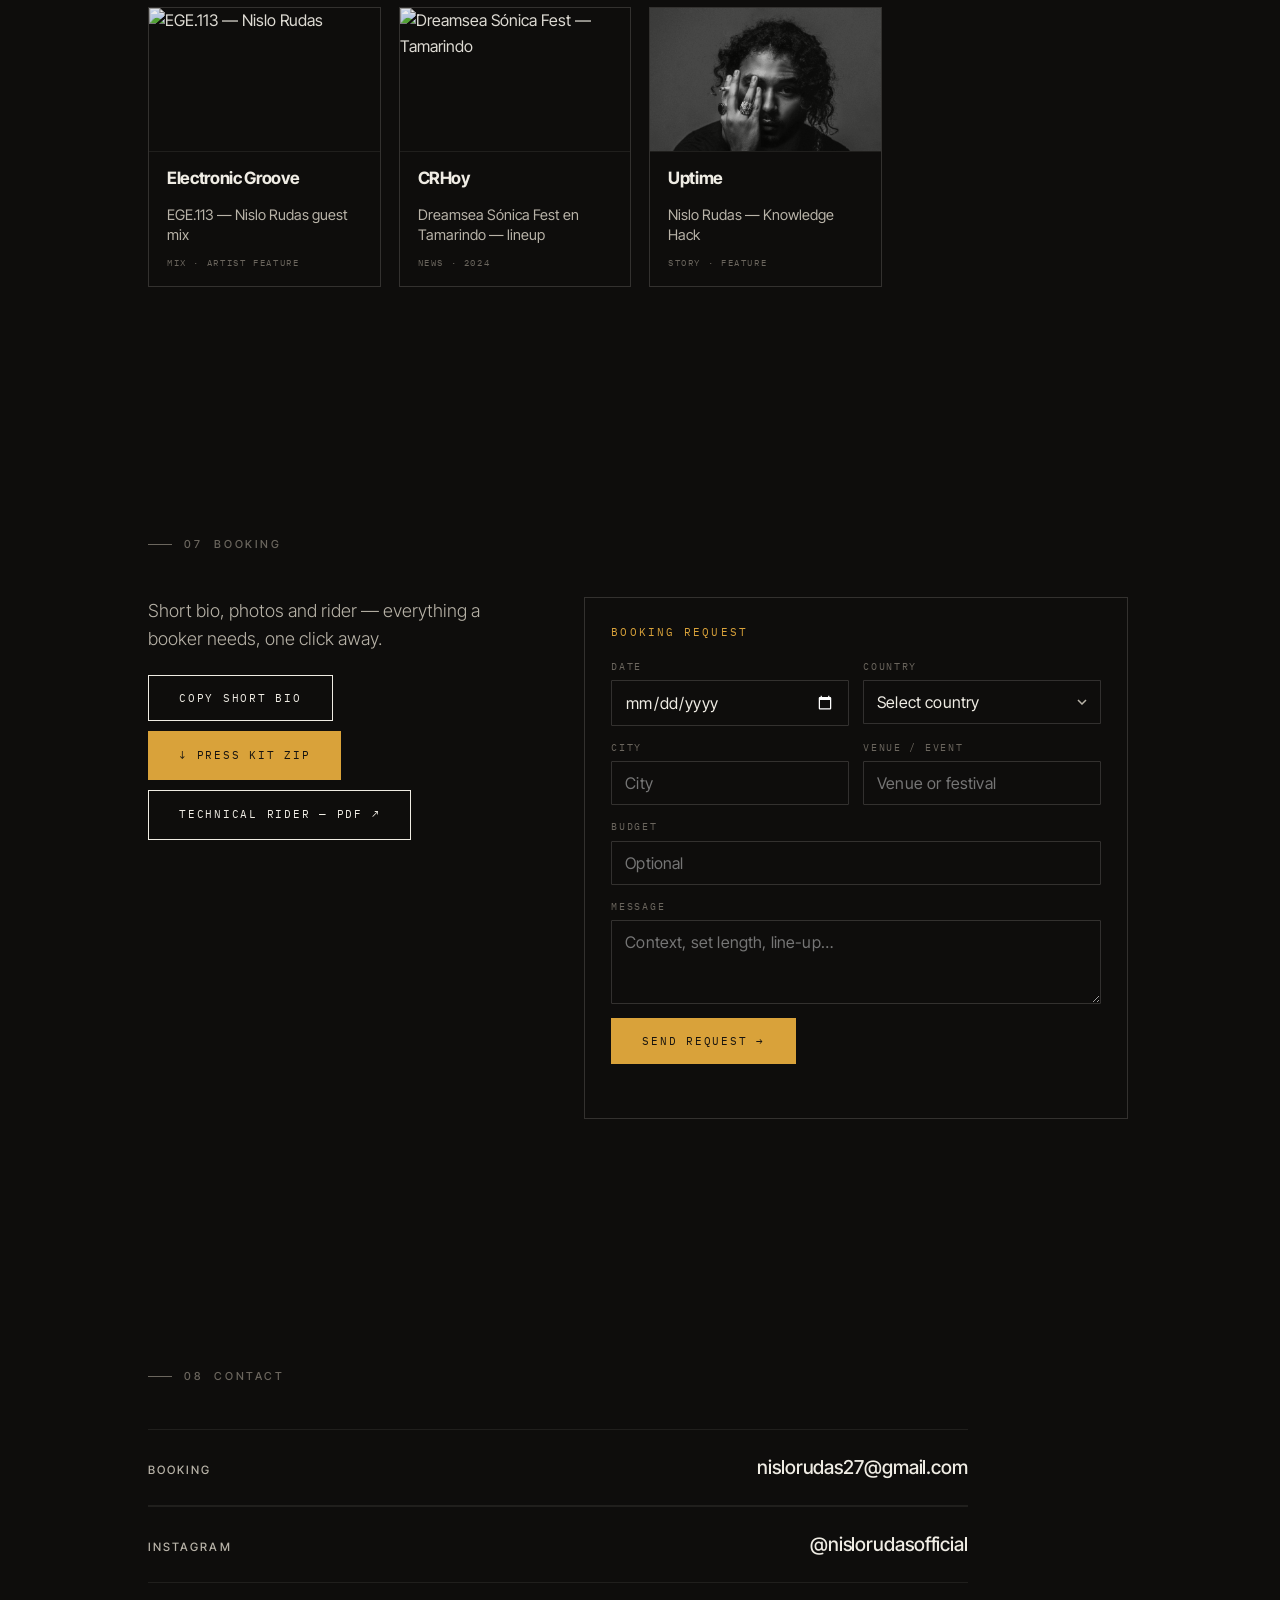
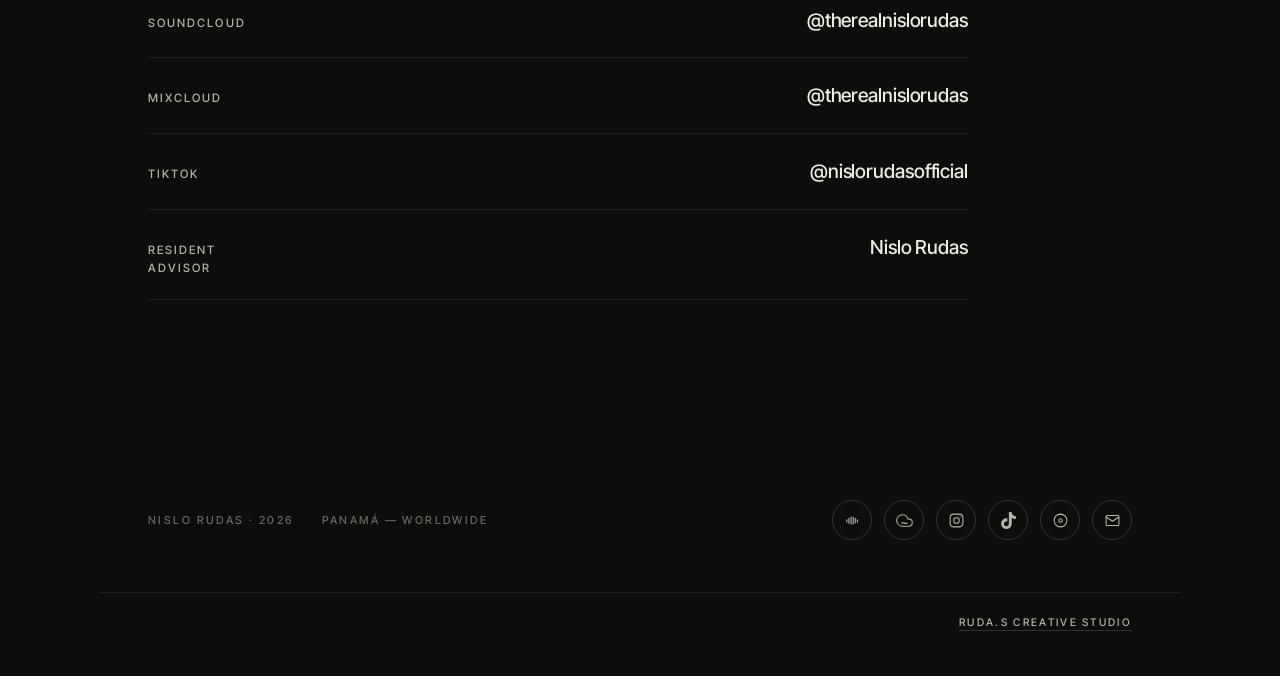
==== commit 5a1db5f5: "Reduce footer icons to key platforms only Generated with [Devin](https://devin.ai)  Co-Authored-By: " ====
--- a/index.html
+++ b/index.html
@@ -722,72 +722,40 @@
         <span>Panamá — Worldwide</span>
     </div>
     <div class="socials" id="footer-socials">
-            <a href="https://soundcloud.com/therealnislorudas" target="_blank" rel="noopener" class="social-icon" aria-label="SoundCloud">
-                <svg viewBox="0 0 24 24" fill="none" stroke="currentColor" stroke-width="1.6" stroke-linecap="round" aria-hidden="true">
-                    <path d="M4 14 V11"/><path d="M7 16 V9"/><path d="M10 17 V7"/><path d="M13 17 V7"/><path d="M16 15 V9"/><path d="M19 14 V11"/>
-                </svg>
-            </a>
-            <a href="https://www.mixcloud.com/therealnislorudas/" target="_blank" rel="noopener" class="social-icon" aria-label="Mixcloud">
-                <svg viewBox="0 0 24 24" fill="none" stroke="currentColor" stroke-width="1.5" stroke-linecap="round" stroke-linejoin="round" aria-hidden="true">
-                    <path d="M18 10h-1.26A8 8 0 1 0 9 20h9a5 5 0 0 0 0-10z"/><path d="M8 15.5c1.2-.9 2.6-.9 3.8 0s2.6.9 3.8 0"/>
-                </svg>
-            </a>
-
-            <a href="https://instagram.com/nislorudasofficial" target="_blank" rel="noopener" class="social-icon" aria-label="Instagram">
-                <svg viewBox="0 0 24 24" fill="none" stroke="currentColor" stroke-width="1.5" stroke-linecap="round" stroke-linejoin="round" aria-hidden="true">
-                    <rect x="3" y="3" width="18" height="18" rx="5"/>
-                    <circle cx="12" cy="12" r="4"/>
-                    <circle cx="17.2" cy="6.8" r="0.9" fill="currentColor" stroke="none"/>
-                </svg>
-            </a>
-            <a href="https://www.tiktok.com/@nislorudasofficial" target="_blank" rel="noopener" class="social-icon" aria-label="TikTok">
-                <svg viewBox="0 0 24 24" fill="currentColor" aria-hidden="true">
-                    <path d="M12.53.02C13.84 0 15.14.01 16.44 0c.08 1.53.63 3.09 1.75 4.17 1.12 1.11 2.7 1.62 4.24 1.79v4.03c-1.44-.05-2.89-.35-4.2-.97-.57-.26-1.1-.59-1.62-.93-.01 2.92.01 5.84-.02 8.75-.08 1.4-.54 2.79-1.35 3.94-1.31 1.92-3.58 3.17-5.91 3.21-1.43.08-2.86-.31-4.08-1.03-2.02-1.19-3.44-3.37-3.65-5.71-.02-.5-.03-1-.01-1.49.18-1.9 1.12-3.72 2.58-4.96 1.66-1.44 3.98-2.13 6.15-1.72.02 1.48-.04 2.96-.04 4.44-.99-.32-2.15-.23-3.02.37-.63.41-1.11 1.04-1.36 1.75-.21.51-.15 1.07-.14 1.61.24 1.64 1.82 3.02 3.5 2.87 1.12-.01 2.19-.66 2.77-1.61.19-.33.4-.67.41-1.06.1-1.79.06-3.57.07-5.36.01-4.03-.01-8.05.02-12.07z"/>
-                </svg>
-            </a>
-
-            <a href="https://es.ra.co/dj/nislorudas/biography" target="_blank" rel="noopener" class="social-icon" aria-label="Resident Advisor">
-                <svg viewBox="0 0 24 24" fill="none" stroke="currentColor" stroke-width="1.5" aria-hidden="true">
-                    <circle cx="12" cy="12" r="9"/><circle cx="12" cy="12" r="2.4"/>
-                </svg>
-            </a>
-            <a href="https://www.beatport.com/es/artist/nislo-rudas/874613" target="_blank" rel="noopener" class="social-icon" aria-label="Beatport">
-                <svg viewBox="0 0 24 24" fill="none" stroke="currentColor" stroke-width="1.5" stroke-linejoin="round" aria-hidden="true">
-                    <path d="M6 20 V4 l11 8 Z"/><circle cx="6" cy="20" r="0.9" fill="currentColor" stroke="none"/>
-                </svg>
-            </a>
-            <a href="https://nislorudas.bandcamp.com" target="_blank" rel="noopener" class="social-icon" aria-label="Bandcamp">
-                <svg viewBox="0 0 24 24" fill="none" stroke="currentColor" stroke-width="1.5" stroke-linejoin="round" aria-hidden="true">
-                    <path d="M3 17 L10 7 L21 7 L14 17 Z"/>
-                </svg>
-            </a>
-            <a href="https://music.apple.com/us/artist/nislo-rudas/1513670520" target="_blank" rel="noopener" class="social-icon" aria-label="Apple Music">
-                <svg viewBox="0 0 24 24" fill="none" stroke="currentColor" stroke-width="1.5" stroke-linecap="round" stroke-linejoin="round" aria-hidden="true">
-                    <path d="M9.5 18.5 V6.2 L19.5 4 V16"/><circle cx="7.2" cy="18.5" r="2.3"/><circle cx="17.2" cy="16" r="2.3"/>
-                </svg>
-            </a>
-            <a href="https://www.deezer.com/mx/artist/94889982" target="_blank" rel="noopener" class="social-icon" aria-label="Deezer">
-                <svg viewBox="0 0 24 24" fill="none" stroke="currentColor" stroke-width="1.6" stroke-linecap="round" aria-hidden="true">
-                    <path d="M4 18 v-3"/><path d="M8 18 v-6"/><path d="M12 18 V5"/><path d="M16 18 v-8"/><path d="M20 18 v-4"/>
-                </svg>
-            </a>
-            <a href="https://open.spotify.com/artist/2ywqUqUP0YYklOvY8BLD3Q" target="_blank" rel="noopener" class="social-icon" aria-label="Spotify">
-                <svg viewBox="0 0 24 24" fill="none" stroke="currentColor" stroke-width="1.5" stroke-linecap="round" aria-hidden="true">
-                    <circle cx="12" cy="12" r="9"/><path d="M8 10.4c2.7-.8 5.6-.5 8 .8"/><path d="M8.4 13.2c2.3-.6 4.6-.3 6.6.7"/><path d="M8.9 15.9c1.8-.4 3.5-.2 5 .5"/>
-                </svg>
-            </a>
-            <a href="https://www.youtube.com/channel/UChvleUshjieIcz6UNKGSbyA" target="_blank" rel="noopener" class="social-icon" aria-label="YouTube">
-                <svg viewBox="0 0 24 24" fill="none" stroke="currentColor" stroke-width="1.5" aria-hidden="true">
-                    <path d="M22.54 6.42a2.78 2.78 0 0 0-1.94-2C18.88 4 12 4 12 4s-6.88 0-8.6.46a2.78 2.78 0 0 0-1.94 2A29 29 0 0 0 1 11.75a29 29 0 0 0 .46 5.67A2.78 2.78 0 0 0 3.4 20c1.72.46 8.6.46 8.6.46s6.88 0 8.6-.46a2.78 2.78 0 0 0 1.94-2 29 29 0 0 0 .46-5.67 29 29 0 0 0-.46-5.67zM9.75 15.02l5.75-3.27-5.75-3.27z"/>
-                </svg>
-            </a>
-            <button type="button" data-booking class="social-icon" aria-label="Booking email">
-                <svg viewBox="0 0 24 24" fill="none" stroke="currentColor" stroke-width="1.5" stroke-linecap="round" stroke-linejoin="round" aria-hidden="true">
-                    <rect x="3" y="5" width="18" height="14" rx="1.5"/>
-                    <path d="M3 7 L12 13 L21 7"/>
-                </svg>
-            </button>
-        </div>
+        <a href="https://soundcloud.com/therealnislorudas" target="_blank" rel="noopener" class="social-icon" aria-label="SoundCloud">
+            <svg viewBox="0 0 24 24" fill="none" stroke="currentColor" stroke-width="1.6" stroke-linecap="round" aria-hidden="true">
+                <path d="M4 14 V11"/><path d="M7 16 V9"/><path d="M10 17 V7"/><path d="M13 17 V7"/><path d="M16 15 V9"/><path d="M19 14 V11"/>
+            </svg>
+        </a>
+        <a href="https://www.mixcloud.com/therealnislorudas/" target="_blank" rel="noopener" class="social-icon" aria-label="Mixcloud">
+            <svg viewBox="0 0 24 24" fill="none" stroke="currentColor" stroke-width="1.5" stroke-linecap="round" stroke-linejoin="round" aria-hidden="true">
+                <path d="M18 10h-1.26A8 8 0 1 0 9 20h9a5 5 0 0 0 0-10z"/><path d="M8 15.5c1.2-.9 2.6-.9 3.8 0s2.6.9 3.8 0"/>
+            </svg>
+        </a>
+        <a href="https://instagram.com/nislorudasofficial" target="_blank" rel="noopener" class="social-icon" aria-label="Instagram">
+            <svg viewBox="0 0 24 24" fill="none" stroke="currentColor" stroke-width="1.5" stroke-linecap="round" stroke-linejoin="round" aria-hidden="true">
+                <rect x="3" y="3" width="18" height="18" rx="5"/>
+                <circle cx="12" cy="12" r="4"/>
+                <circle cx="17.2" cy="6.8" r="0.9" fill="currentColor" stroke="none"/>
+            </svg>
+        </a>
+        <a href="https://www.tiktok.com/@nislorudasofficial" target="_blank" rel="noopener" class="social-icon" aria-label="TikTok">
+            <svg viewBox="0 0 24 24" fill="currentColor" aria-hidden="true">
+                <path d="M12.53.02C13.84 0 15.14.01 16.44 0c.08 1.53.63 3.09 1.75 4.17 1.12 1.11 2.7 1.62 4.24 1.79v4.03c-1.44-.05-2.89-.35-4.2-.97-.57-.26-1.1-.59-1.62-.93-.01 2.92.01 5.84-.02 8.75-.08 1.4-.54 2.79-1.35 3.94-1.31 1.92-3.58 3.17-5.91 3.21-1.43.08-2.86-.31-4.08-1.03-2.02-1.19-3.44-3.37-3.65-5.71-.02-.5-.03-1-.01-1.49.18-1.9 1.12-3.72 2.58-4.96 1.66-1.44 3.98-2.13 6.15-1.72.02 1.48-.04 2.96-.04 4.44-.99-.32-2.15-.23-3.02.37-.63.41-1.11 1.04-1.36 1.75-.21.51-.15 1.07-.14 1.61.24 1.64 1.82 3.02 3.5 2.87 1.12-.01 2.19-.66 2.77-1.61.19-.33.4-.67.41-1.06.1-1.79.06-3.57.07-5.36.01-4.03-.01-8.05.02-12.07z"/>
+            </svg>
+        </a>
+        <a href="https://es.ra.co/dj/nislorudas/biography" target="_blank" rel="noopener" class="social-icon" aria-label="Resident Advisor">
+            <svg viewBox="0 0 24 24" fill="none" stroke="currentColor" stroke-width="1.5" aria-hidden="true">
+                <circle cx="12" cy="12" r="9"/><circle cx="12" cy="12" r="2.4"/>
+            </svg>
+        </a>
+        <button type="button" data-booking class="social-icon" aria-label="Booking email">
+            <svg viewBox="0 0 24 24" fill="none" stroke="currentColor" stroke-width="1.5" stroke-linecap="round" stroke-linejoin="round" aria-hidden="true">
+                <rect x="3" y="5" width="18" height="14" rx="1.5"/>
+                <path d="M3 7 L12 13 L21 7"/>
+            </svg>
+        </button>
+    </div>
 </footer>
 
 <div class="site-credit">
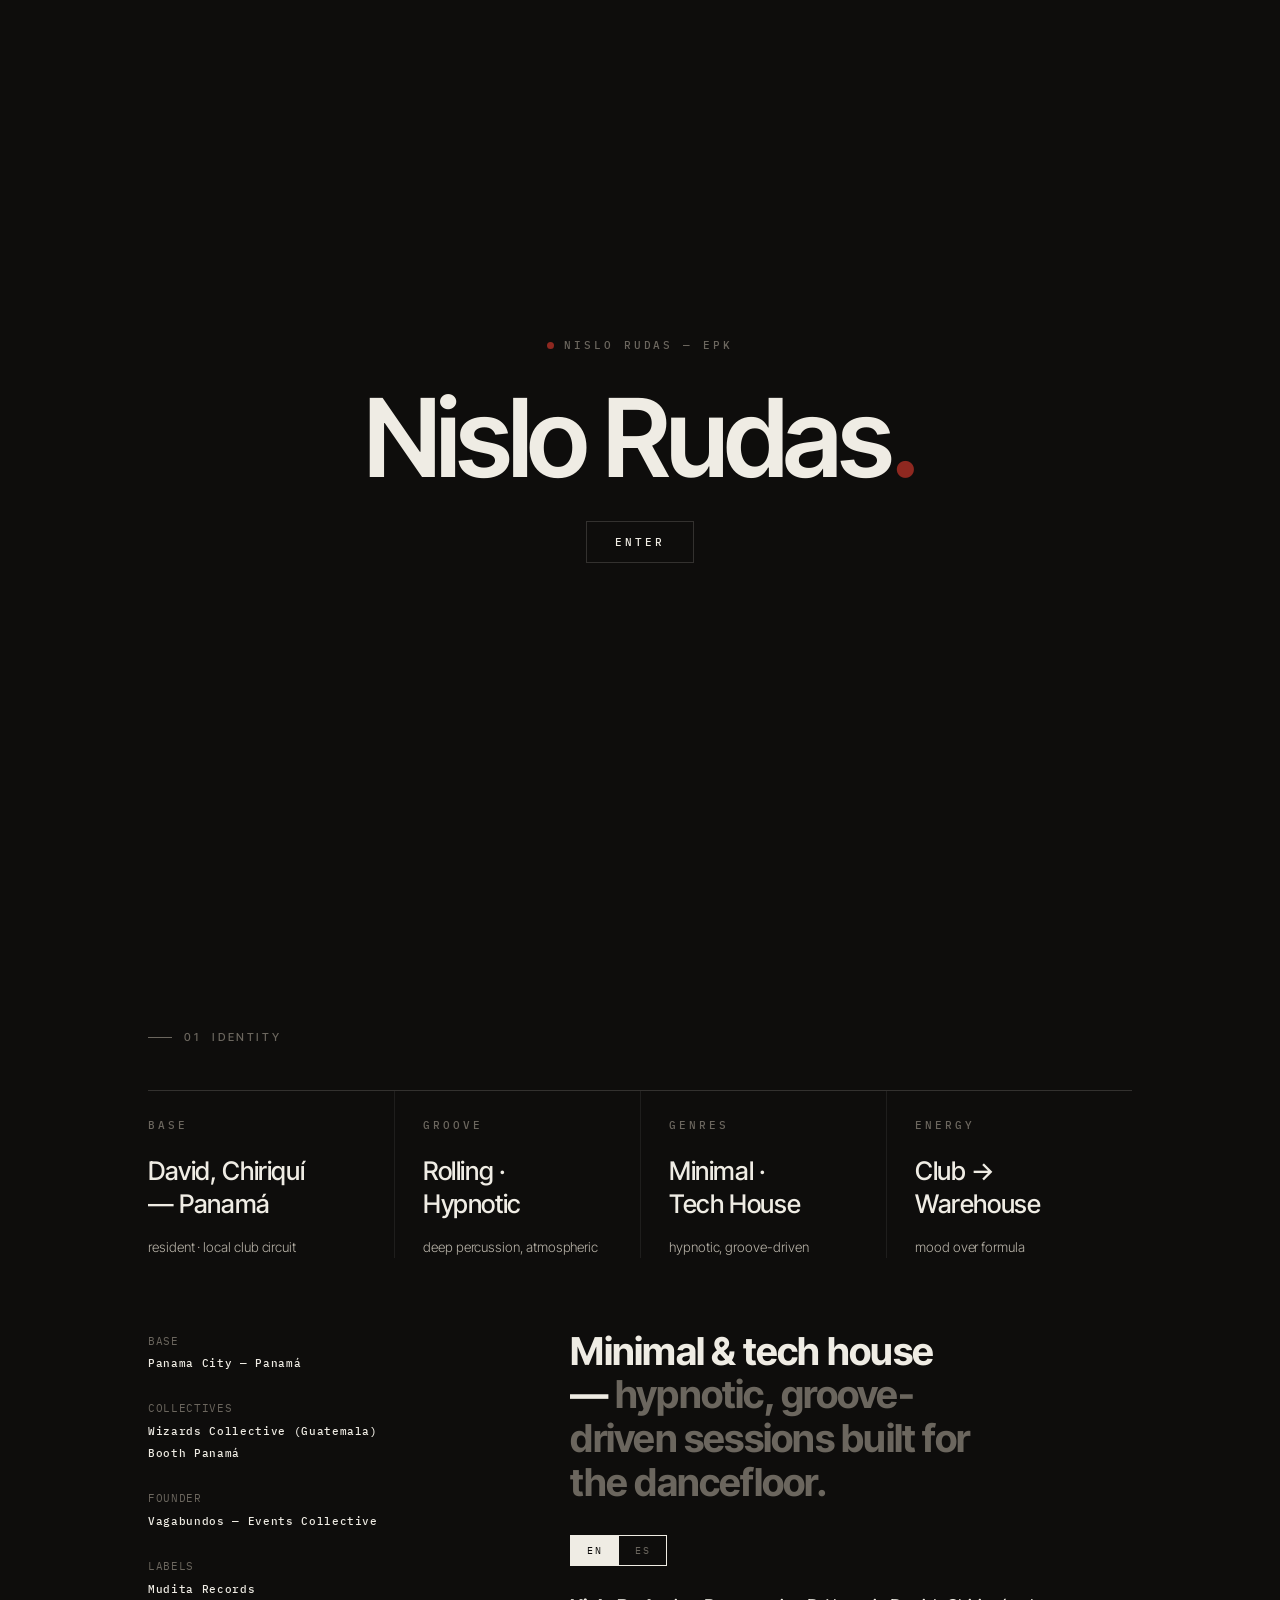
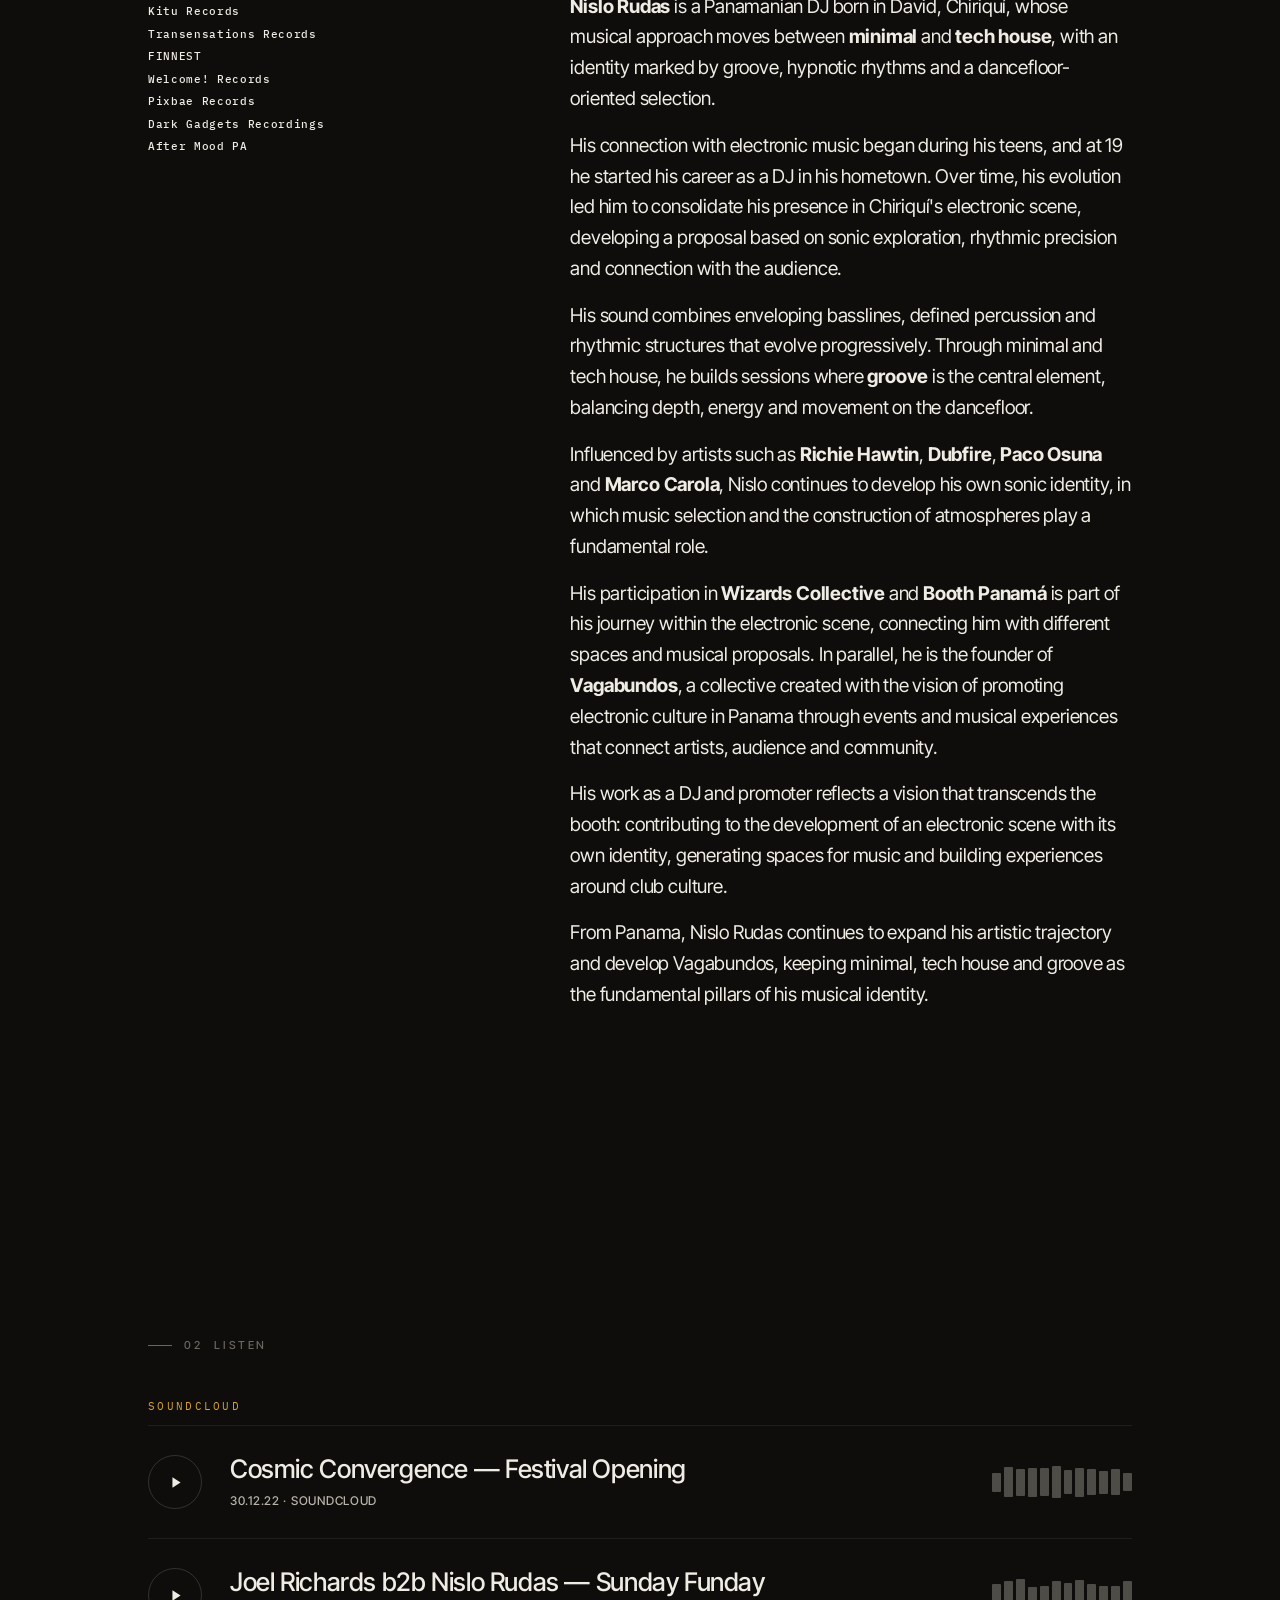
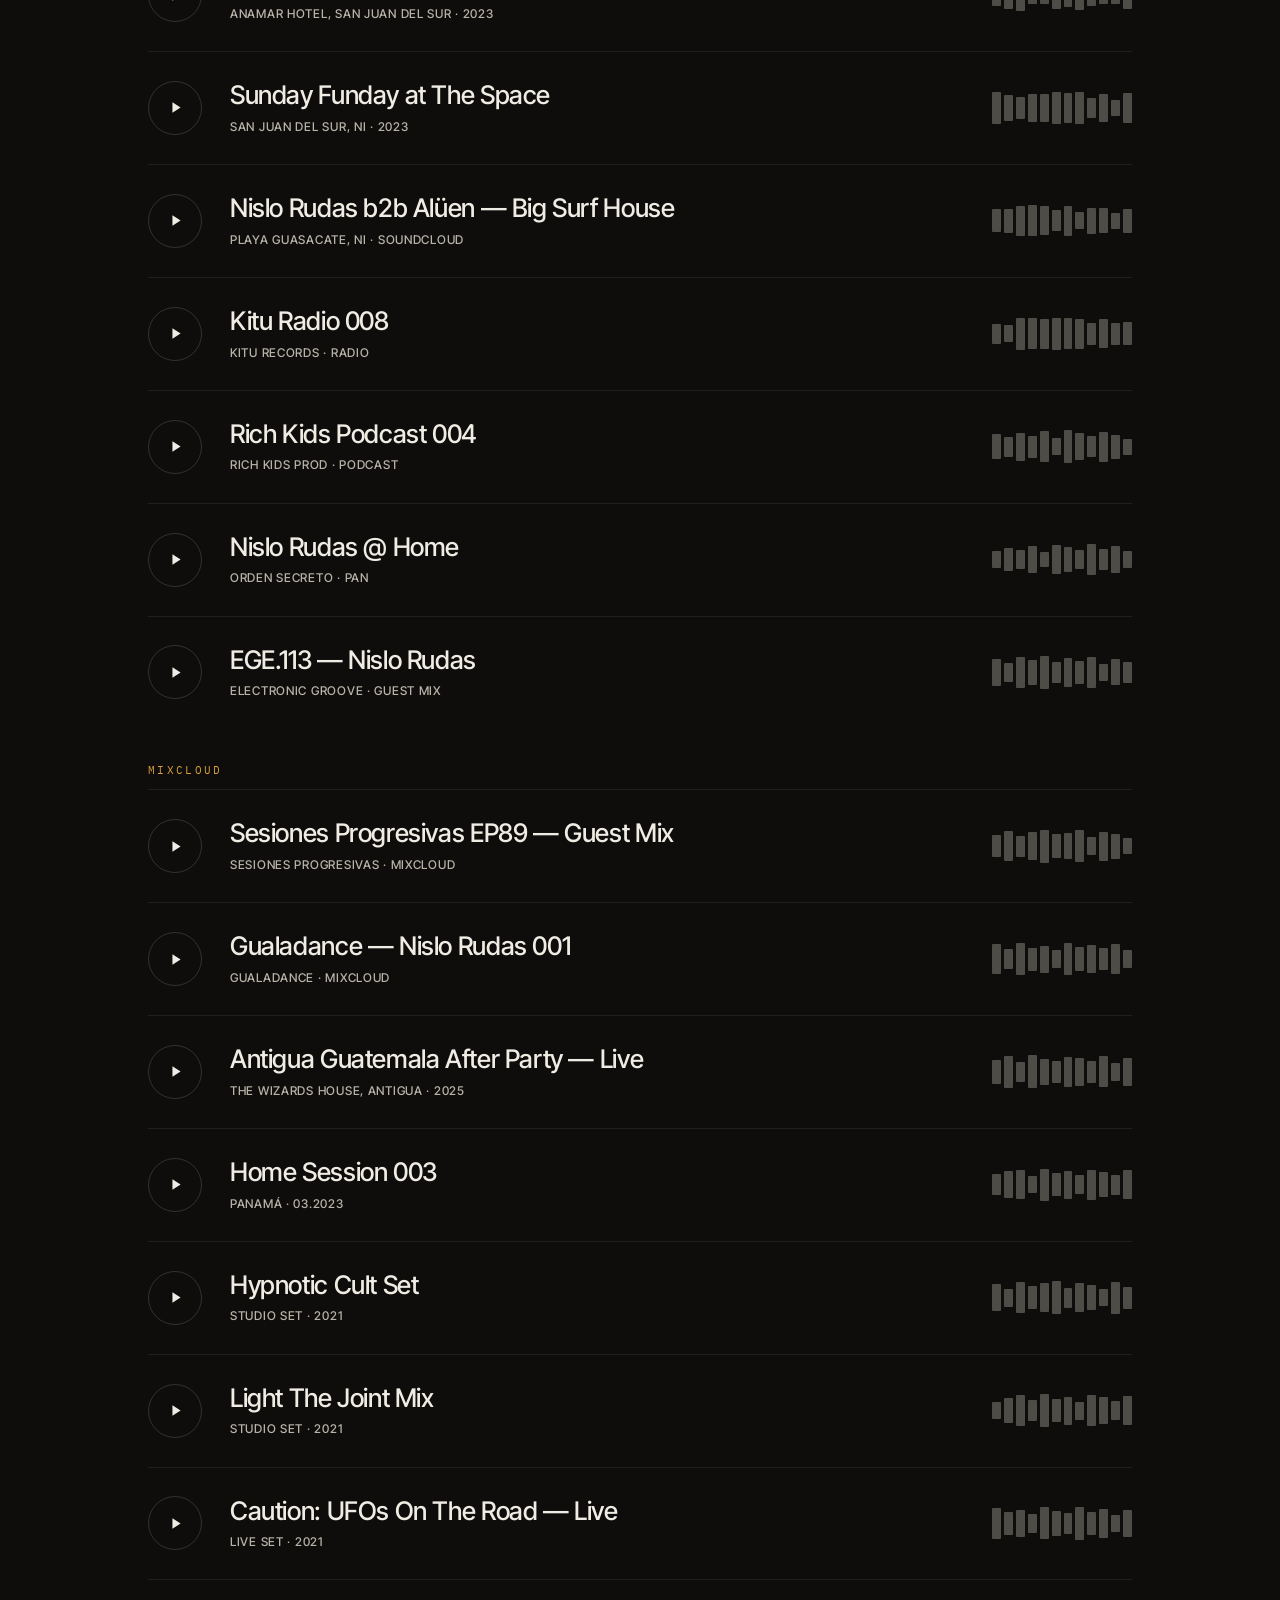
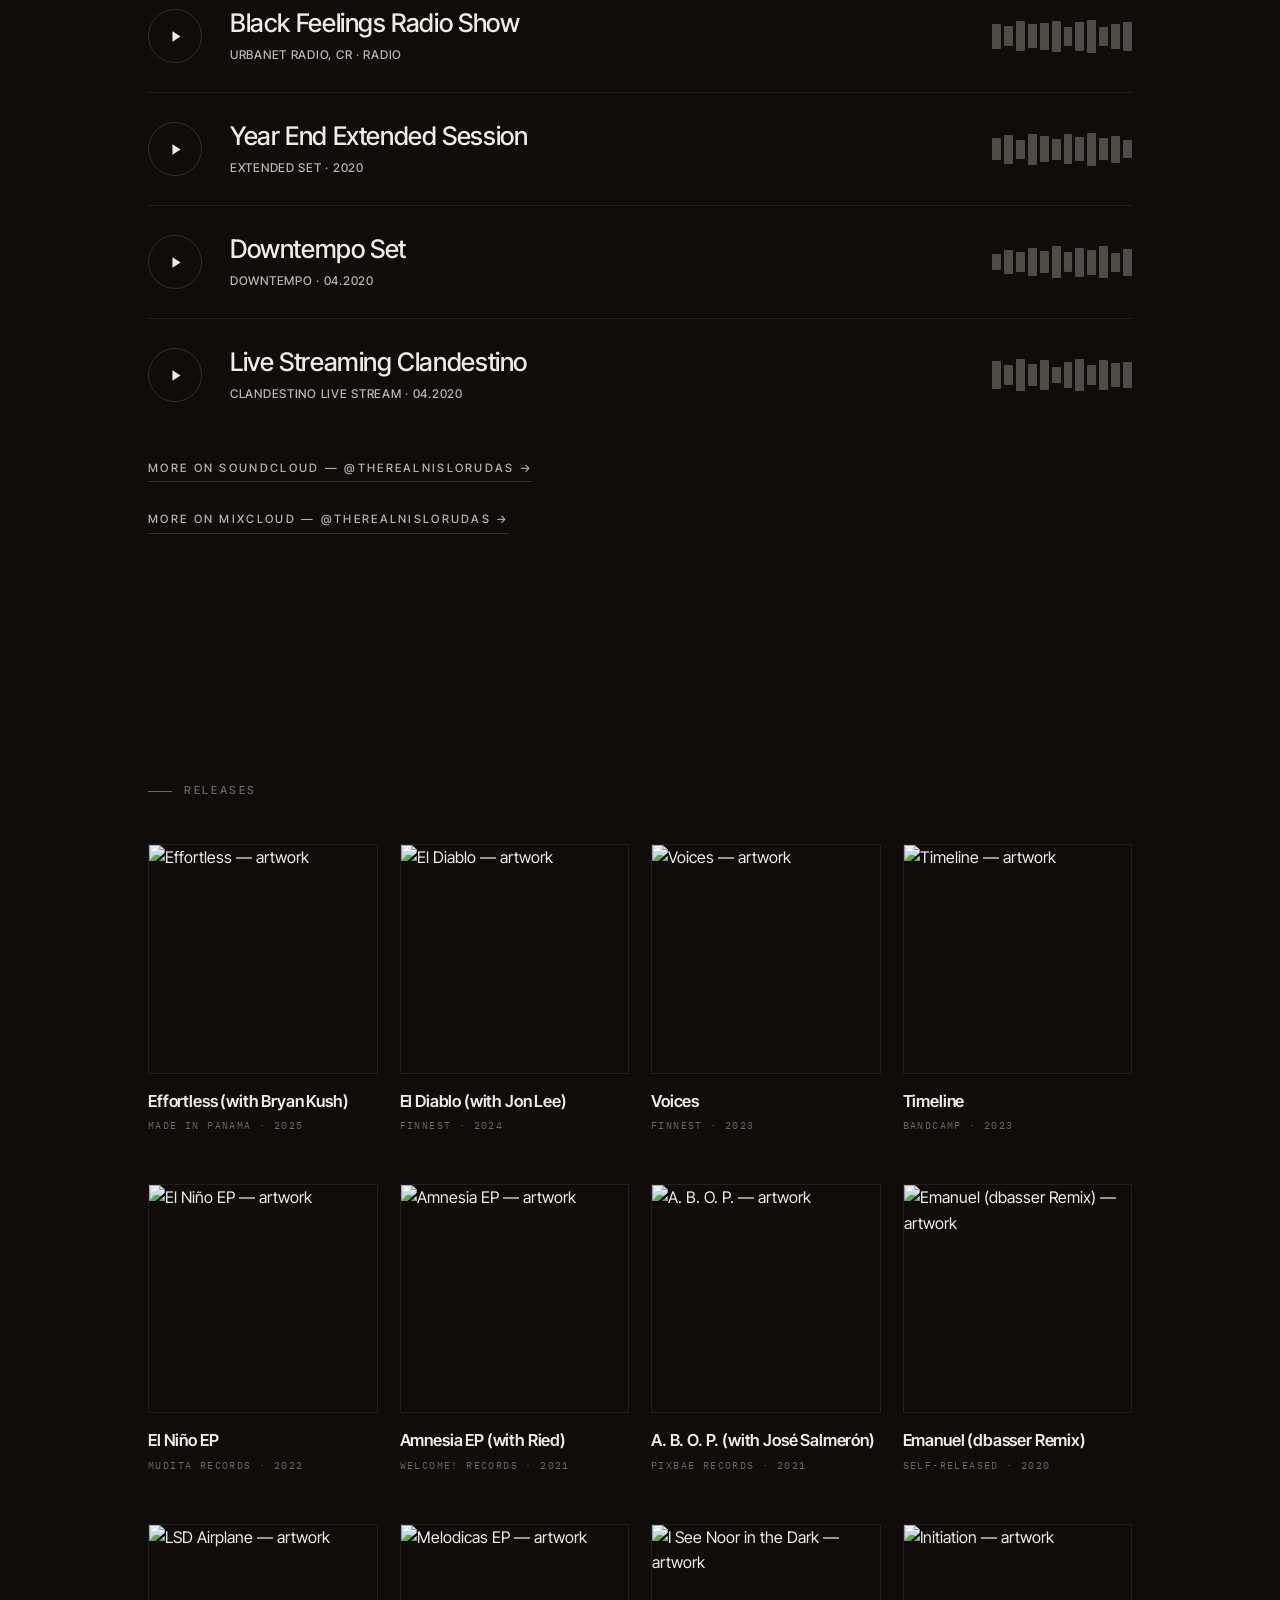
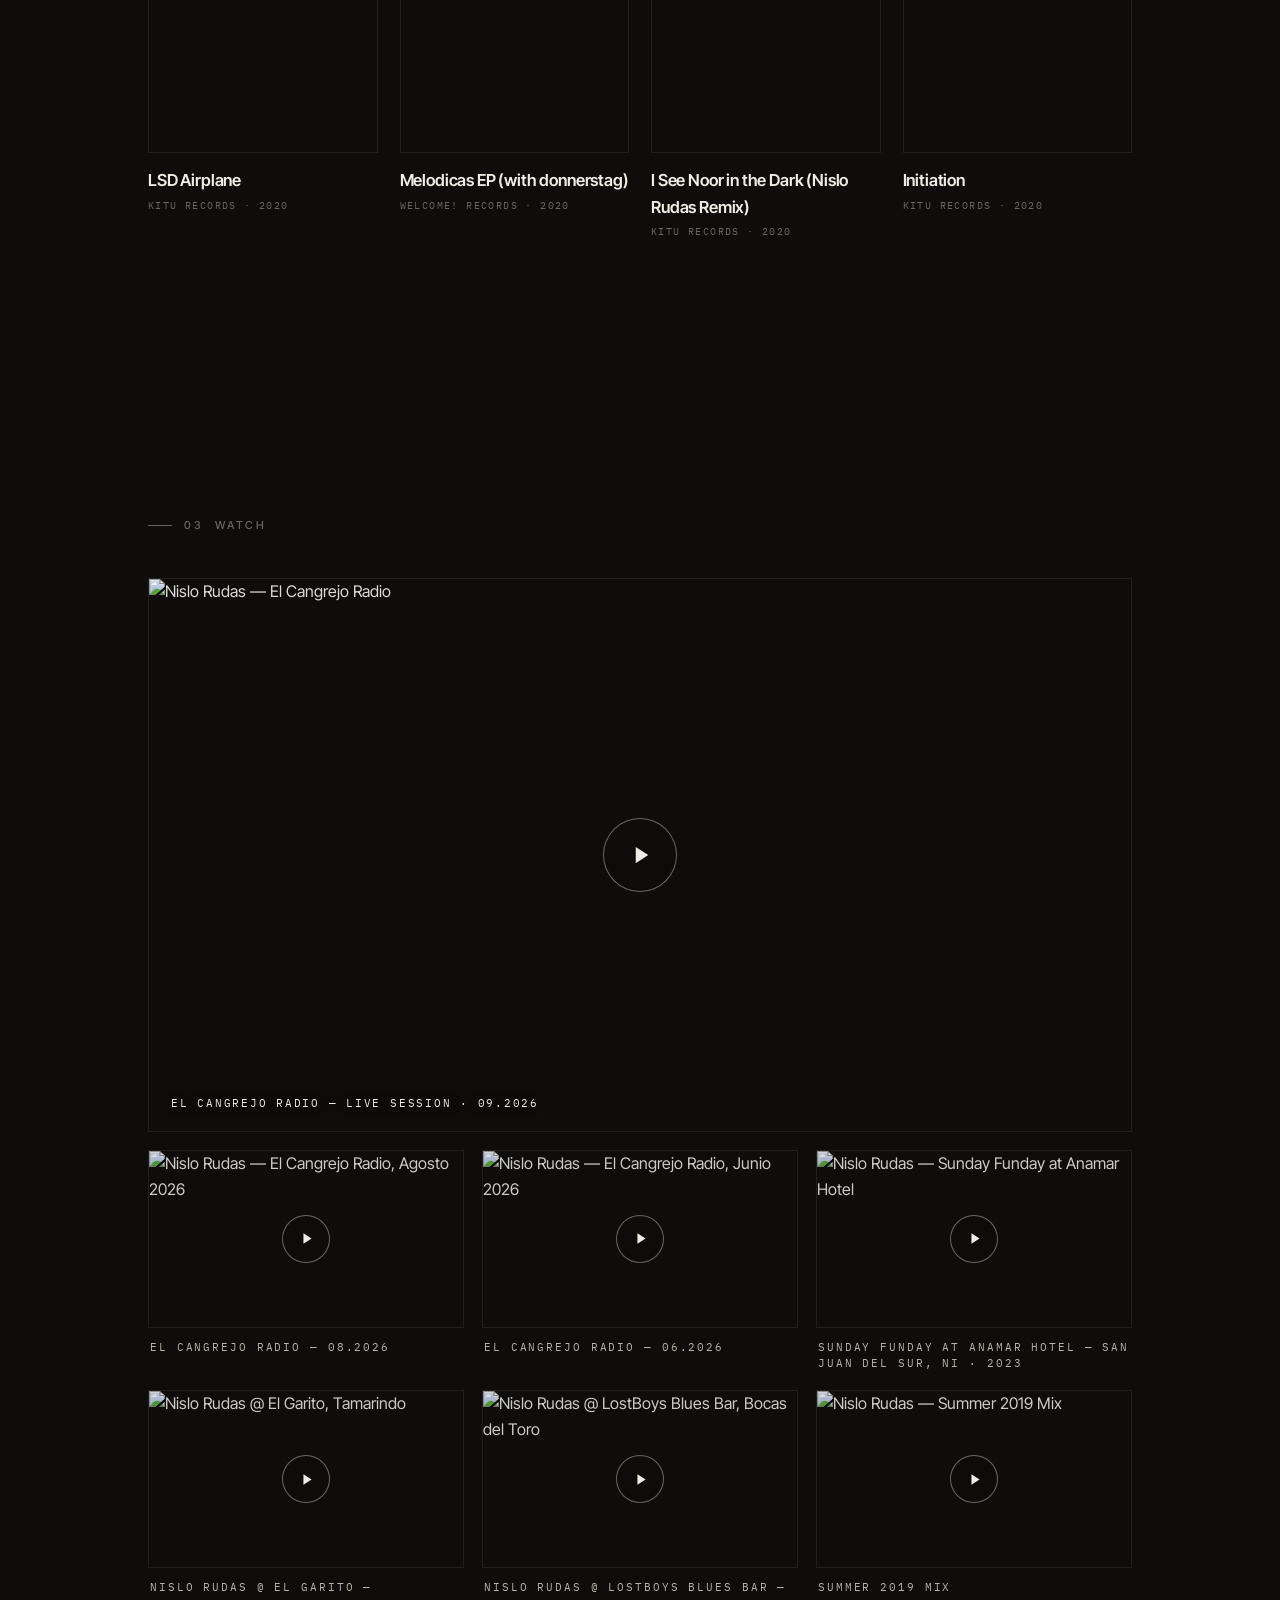
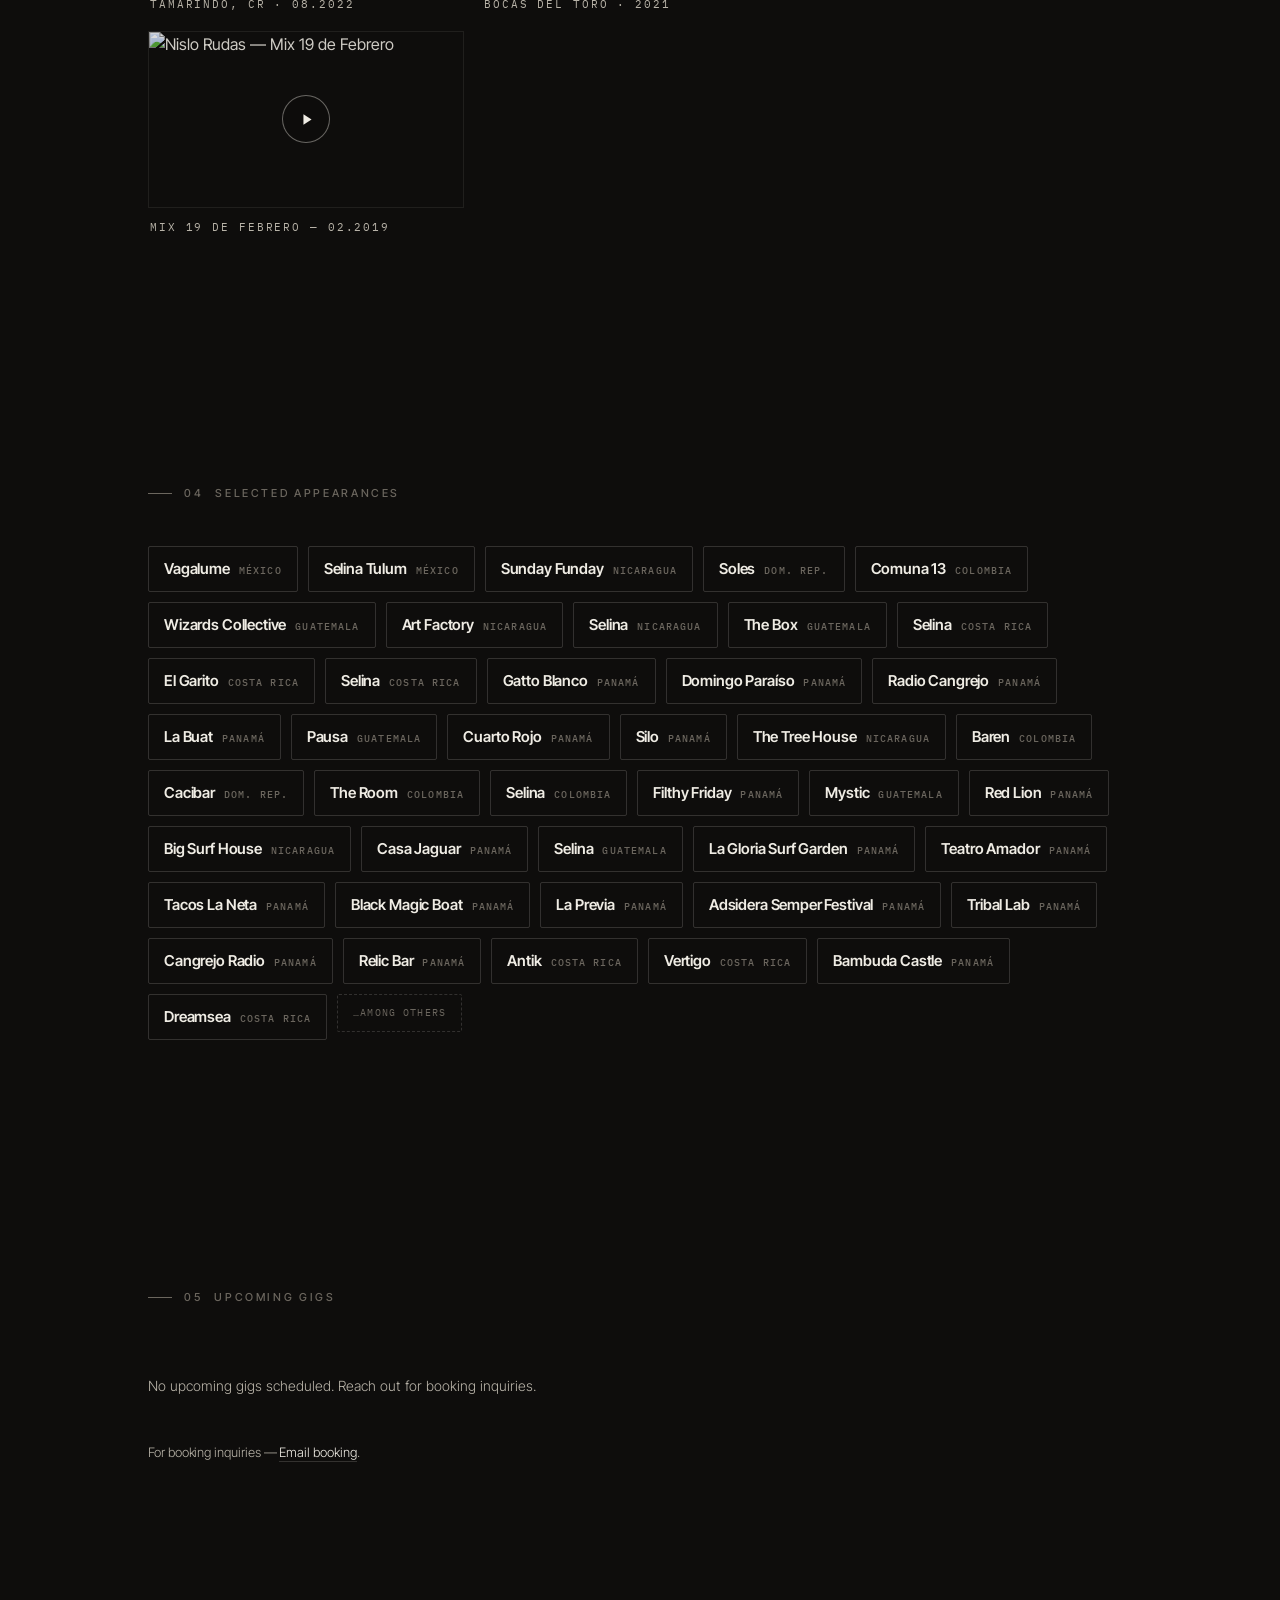
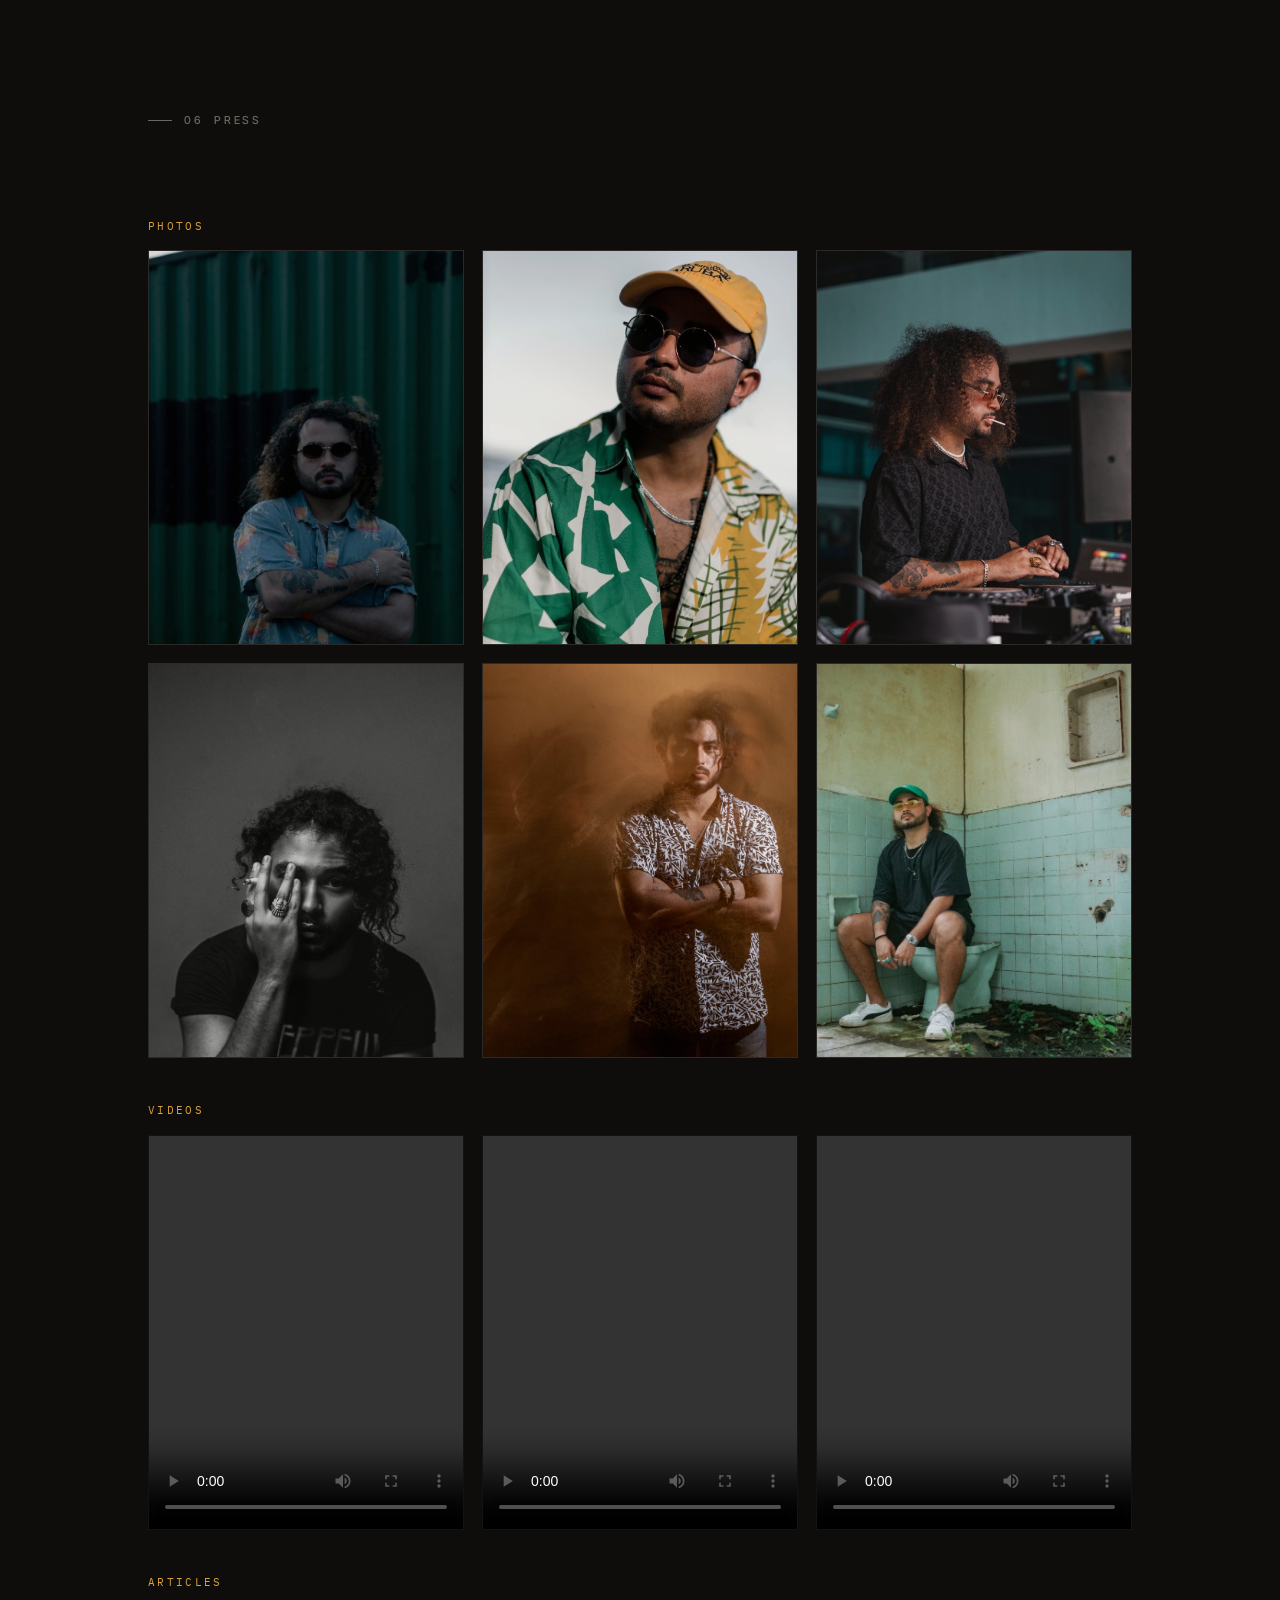
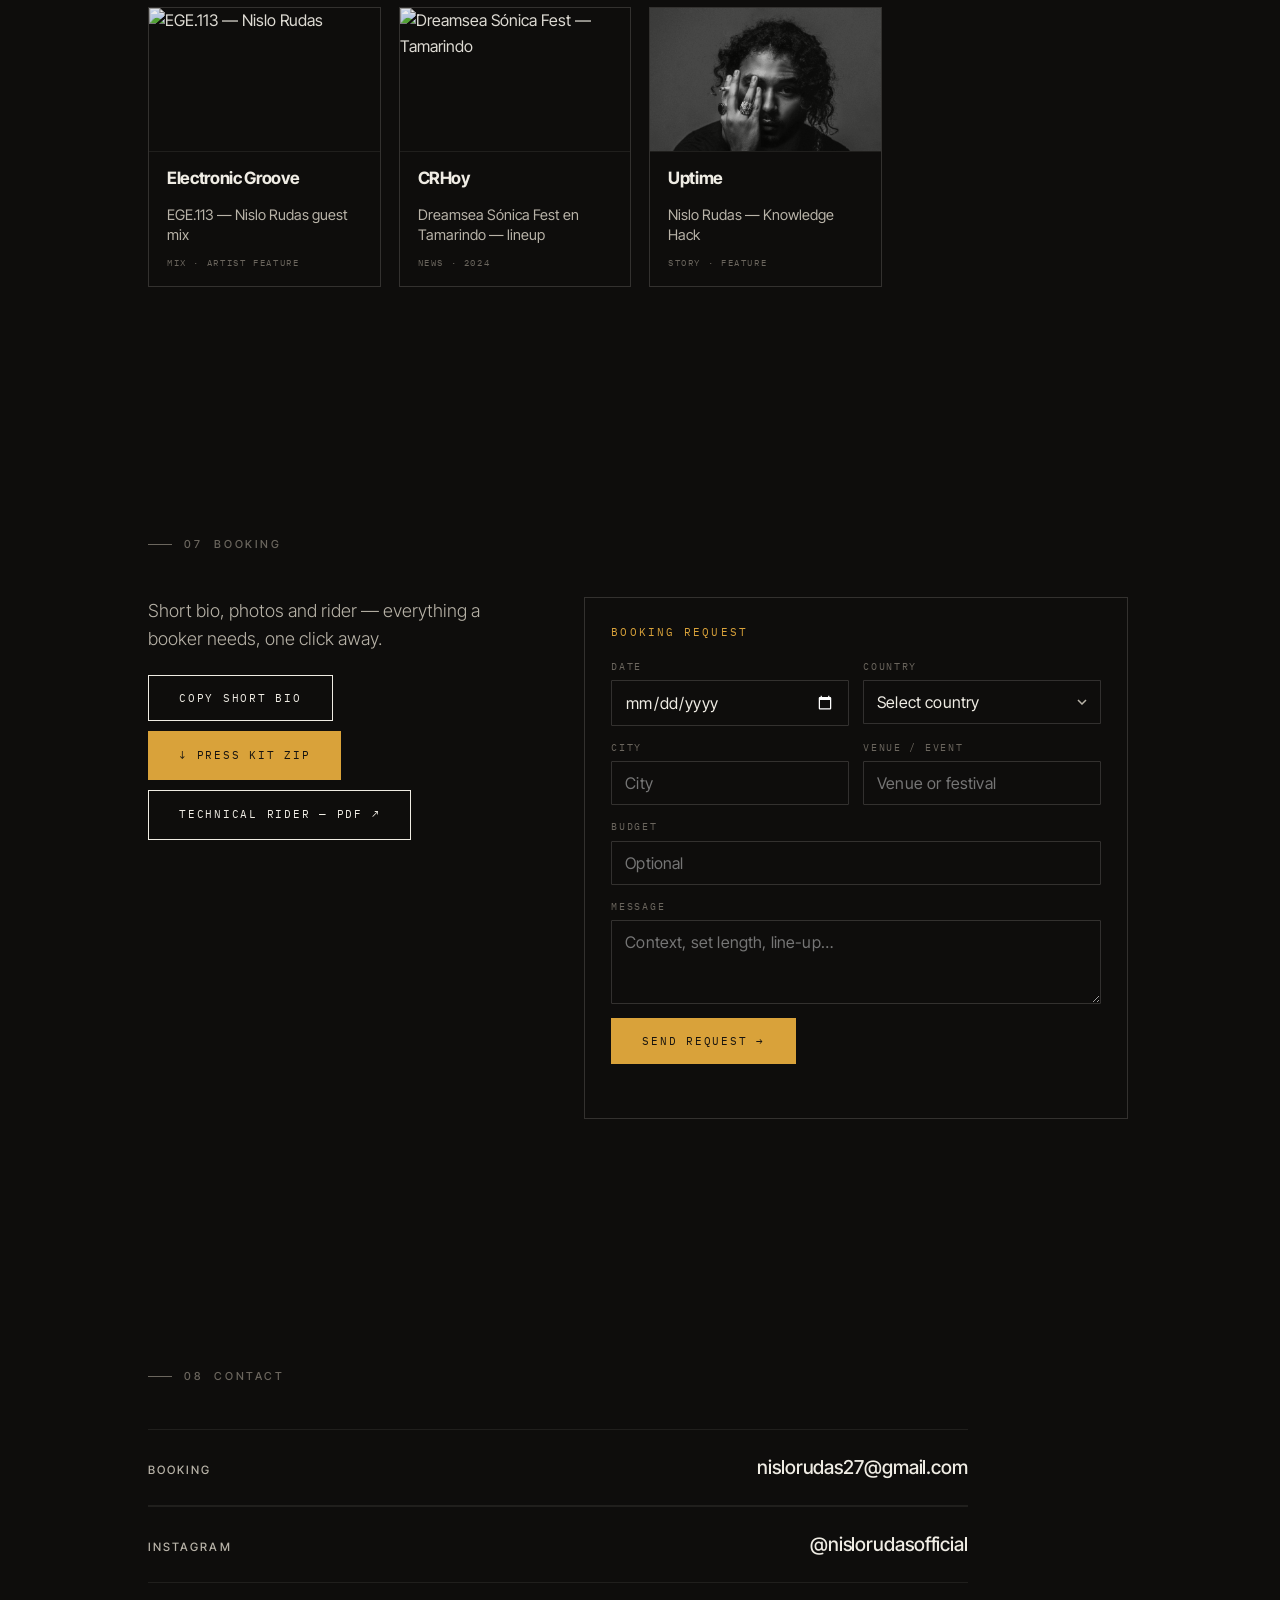
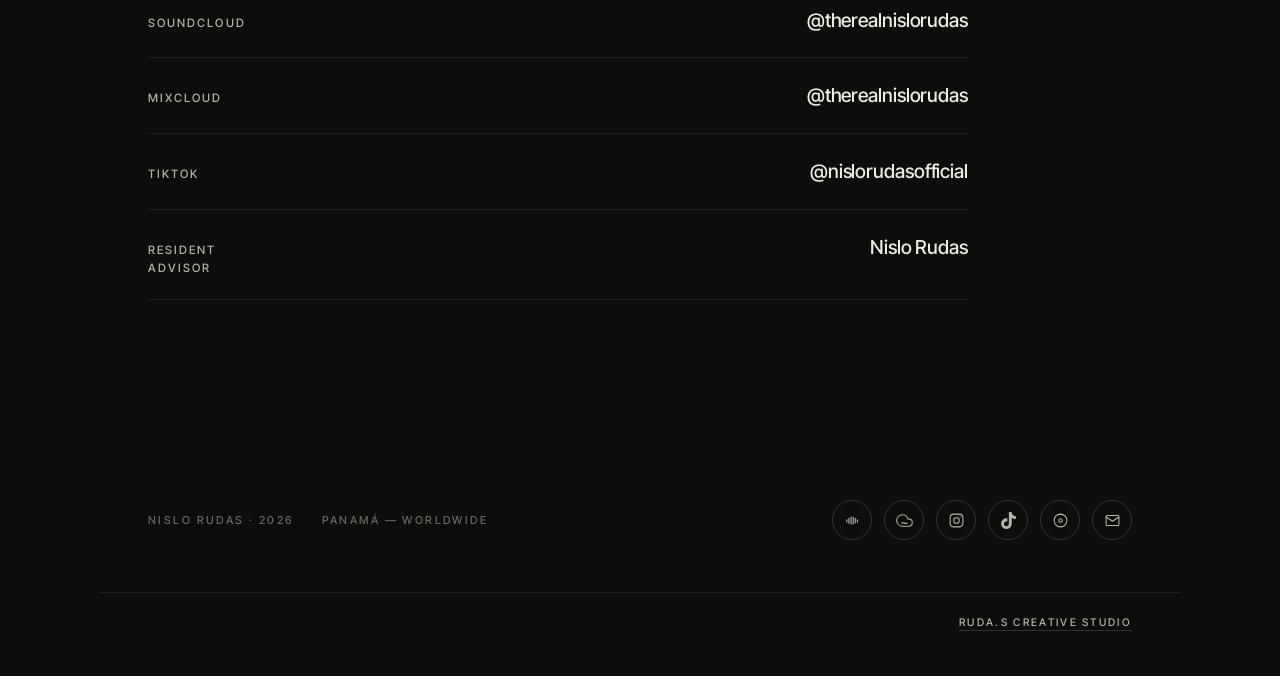
==== commit 26c55e4d: "Reapply SEO meta + identity sidebar (Events Collective, 8 labels) Generated with [Devin](https://dev" ====
--- a/index.html
+++ b/index.html
@@ -4,6 +4,56 @@
     <meta charset="UTF-8">
     <meta name="viewport" content="width=device-width, initial-scale=1.0">
     <title>Nislo Rudas — DJ &amp; Producer · Panamá</title>
+    <meta name="description" content="Nislo Rudas — DJ y productor panameño. Minimal &amp; tech house, groove y ritmos hipnóticos. Fundador de Vagabundos. Booking: nislorudas27@gmail.com" />
+    <meta name="author" content="Nislo Rudas" />
+    <meta name="robots" content="index, follow, max-image-preview:large" />
+    <meta name="theme-color" content="#0e0d0c" />
+    <link rel="canonical" href="https://nislo-rudas-web.vercel.app/" />
+    <link rel="icon" href="data:image/svg+xml,%3Csvg xmlns='http://www.w3.org/2000/svg' viewBox='0 0 32 32'%3E%3Crect width='32' height='32' fill='%230e0d0c'/%3E%3Ctext x='16' y='23' font-family='monospace' font-size='20' font-weight='700' fill='%23d9a23a' text-anchor='middle'%3EN.%3C/text%3E%3C/svg%3E" />
+
+    <!-- Open Graph -->
+    <meta property="og:type" content="website" />
+    <meta property="og:site_name" content="Nislo Rudas" />
+    <meta property="og:title" content="Nislo Rudas — DJ &amp; Producer · Panamá" />
+    <meta property="og:description" content="Minimal &amp; tech house driven by groove and hypnotic rhythms. Founder of Vagabundos. From Panama to the world." />
+    <meta property="og:url" content="https://nislo-rudas-web.vercel.app/" />
+    <meta property="og:image" content="https://nislo-rudas-web.vercel.app/assets/images/nislo-hero.jpg" />
+    <meta property="og:image:width" content="2560" />
+    <meta property="og:image:height" content="1453" />
+    <meta property="og:locale" content="es_PA" />
+
+    <!-- Twitter -->
+    <meta name="twitter:card" content="summary_large_image" />
+    <meta name="twitter:title" content="Nislo Rudas — DJ &amp; Producer · Panamá" />
+    <meta name="twitter:description" content="Minimal &amp; tech house driven by groove and hypnotic rhythms. From Panama to the world." />
+    <meta name="twitter:image" content="https://nislo-rudas-web.vercel.app/assets/images/nislo-hero.jpg" />
+
+    <!-- Structured data -->
+    <script type="application/ld+json">
+    {
+        "@context": "https://schema.org",
+        "@type": "MusicGroup",
+        "name": "Nislo Rudas",
+        "genre": ["Minimal", "Tech House"],
+        "url": "https://nislo-rudas-web.vercel.app/",
+        "image": "https://nislo-rudas-web.vercel.app/assets/images/nislo-hero.jpg",
+        "email": "nislorudas27@gmail.com",
+        "foundingLocation": { "@type": "Place", "name": "David, Chiriquí, Panamá" },
+        "sameAs": [
+            "https://soundcloud.com/therealnislorudas",
+            "https://www.mixcloud.com/therealnislorudas/",
+            "https://instagram.com/nislorudasofficial",
+            "https://www.tiktok.com/@nislorudasofficial",
+            "https://es.ra.co/dj/nislorudas/biography",
+            "https://www.beatport.com/es/artist/nislo-rudas/874613",
+            "https://nislorudas.bandcamp.com",
+            "https://music.apple.com/us/artist/nislo-rudas/1513670520",
+            "https://www.deezer.com/mx/artist/94889982",
+            "https://open.spotify.com/artist/2ywqUqUP0YYklOvY8BLD3Q",
+            "https://www.youtube.com/channel/UChvleUshjieIcz6UNKGSbyA"
+        ]
+    }
+    </script>
     <link rel="preconnect" href="https://fonts.googleapis.com">
     <link rel="preconnect" href="https://fonts.gstatic.com" crossorigin>
     <link href="https://fonts.googleapis.com/css2?family=Inter+Tight:wght@300;400;500;600;700&family=IBM+Plex+Mono:wght@400;500&display=swap" rel="stylesheet">
@@ -140,10 +190,10 @@
         </div>
         <div class="gident">
             <aside class="gident-side">
-                <span data-ident="residency">BASE<br><b>David, Chiriquí — Panamá</b><br><br></span>
+                <span data-ident="residency">BASE<br><b>Panama City — Panamá</b><br><br></span>
                 <span data-ident="collective">COLLECTIVES<br><b>Wizards Collective (Guatemala)</b><br><b>Booth Panamá</b><br><br></span>
-                <span data-ident="company">FOUNDER<br><b>Vagabundos — Production Company</b><br><br></span>
-                <span data-ident="labels">LABELS<br><b>Mudita Records</b><br><b>Kitu Records</b><br><b>Transensations Records</b><br><b>FINNEST</b></span>
+                <span data-ident="company">FOUNDER<br><b>Vagabundos — Events Collective</b><br><br></span>
+                <span data-ident="labels">LABELS<br><b>Mudita Records</b><br><b>Kitu Records</b><br><b>Transensations Records</b><br><b>FINNEST</b><br><b>Welcome! Records</b><br><b>Pixbae Records</b><br><b>Dark Gadgets Recordings</b><br><b>After Mood PA</b></span>
             </aside>
             <div class="gident-main">
                 <p class="gstatement">Minimal &amp; tech house — <span class="gfade">hypnotic, groove-driven sessions built for the dancefloor.</span></p>
--- a/css/style.css
+++ b/css/style.css
@@ -823,43 +823,6 @@
 /* ============= DATES ============= */
 .dates { display: flex; flex-direction: column; max-width: 760px; }
 
-.date-row {
-    display: grid;
-    grid-template-columns: 110px 1fr auto;
-    gap: 24px;
-    align-items: baseline;
-    padding: 20px 0;
-    border-top: 1px solid var(--line);
-    transition: padding 0.5s cubic-bezier(0.22, 0.61, 0.36, 1);
-}
-
-.date-row:last-child { border-bottom: 1px solid var(--line); }
-
-.date-when {
-    font-family: 'IBM Plex Mono', -apple-system, monospace;
-    font-size: 12px;
-    letter-spacing: 0.12em;
-    text-transform: uppercase;
-    color: var(--fg-dim);
-    font-weight: 500;
-}
-
-.date-venue {
-    font-size: clamp(18px, 1.5vw, 22px);
-    font-weight: 500;
-    color: var(--fg);
-    letter-spacing: -0.005em;
-}
-
-.date-city {
-    font-size: 12px;
-    letter-spacing: 0.16em;
-    text-transform: uppercase;
-    color: var(--fg-dim);
-    font-weight: 500;
-    white-space: nowrap;
-}
-
 .dates-empty {
     font-size: 14px;
     color: var(--fg-dim);
@@ -918,39 +881,6 @@
 
 .visual-card:hover { border-color: var(--line-strong); }
 .visual-card:hover img { transform: scale(1.04); opacity: 1; }
-
-.visual-caption {
-    position: absolute;
-    left: 14px;
-    right: 14px;
-    bottom: 14px;
-    z-index: 2;
-    opacity: 0;
-    transform: translateY(6px);
-    transition: opacity 0.3s ease, transform 0.3s ease;
-    pointer-events: none;
-}
-
-.visual-card:hover .visual-caption { opacity: 1; transform: translateY(0); }
-
-.visual-caption-text {
-    display: block;
-    font-family: 'IBM Plex Mono', monospace;
-    font-style: italic;
-    font-size: 15px;
-    color: #efece4;
-    line-height: 1.35;
-}
-
-.visual-caption-credit {
-    display: block;
-    margin-top: 4px;
-    font-family: 'IBM Plex Mono', monospace;
-    font-size: 9.5px;
-    letter-spacing: 0.28em;
-    text-transform: uppercase;
-    color: #b8b3a8;
-}
 
 .press-sub {
     display: block;
@@ -1410,7 +1340,6 @@
 .hero-socials {
     margin-top: 28px;
 }
-
 
 /* ============= FOOTER ============= */
 footer {
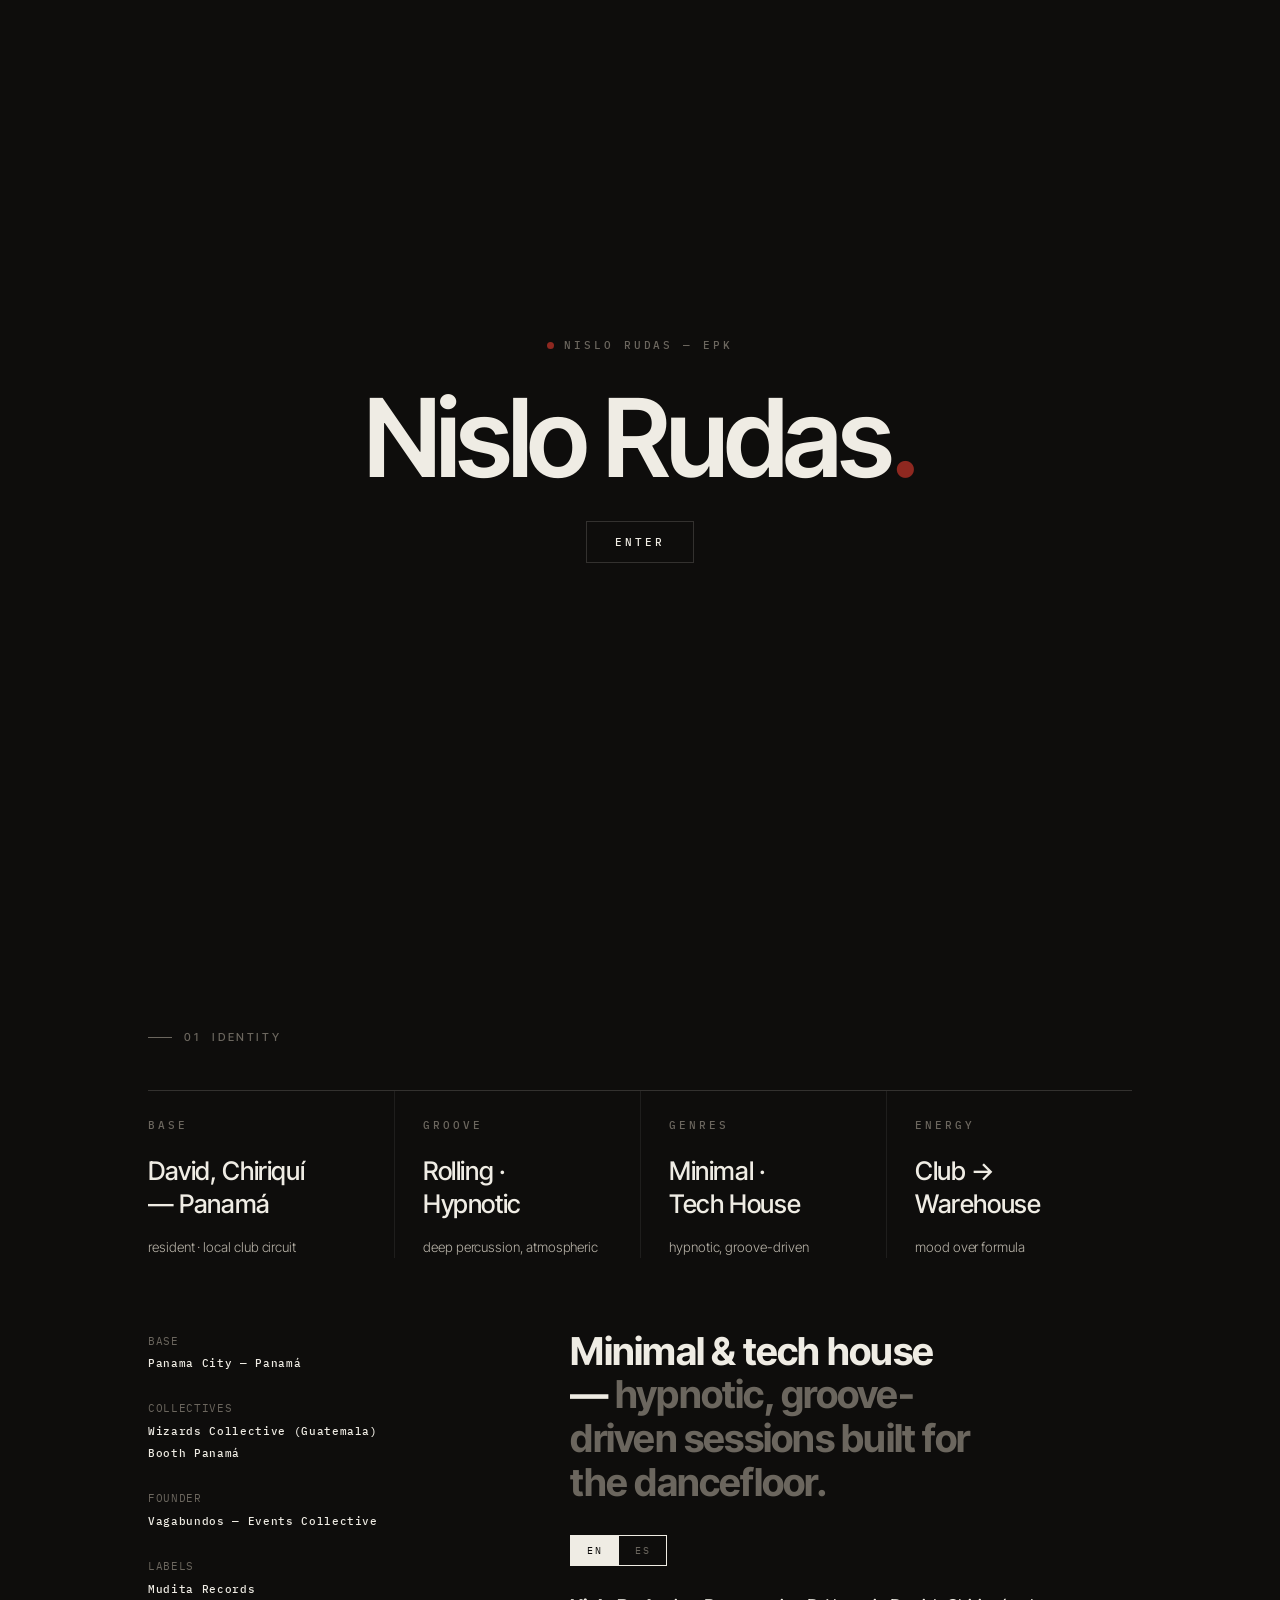
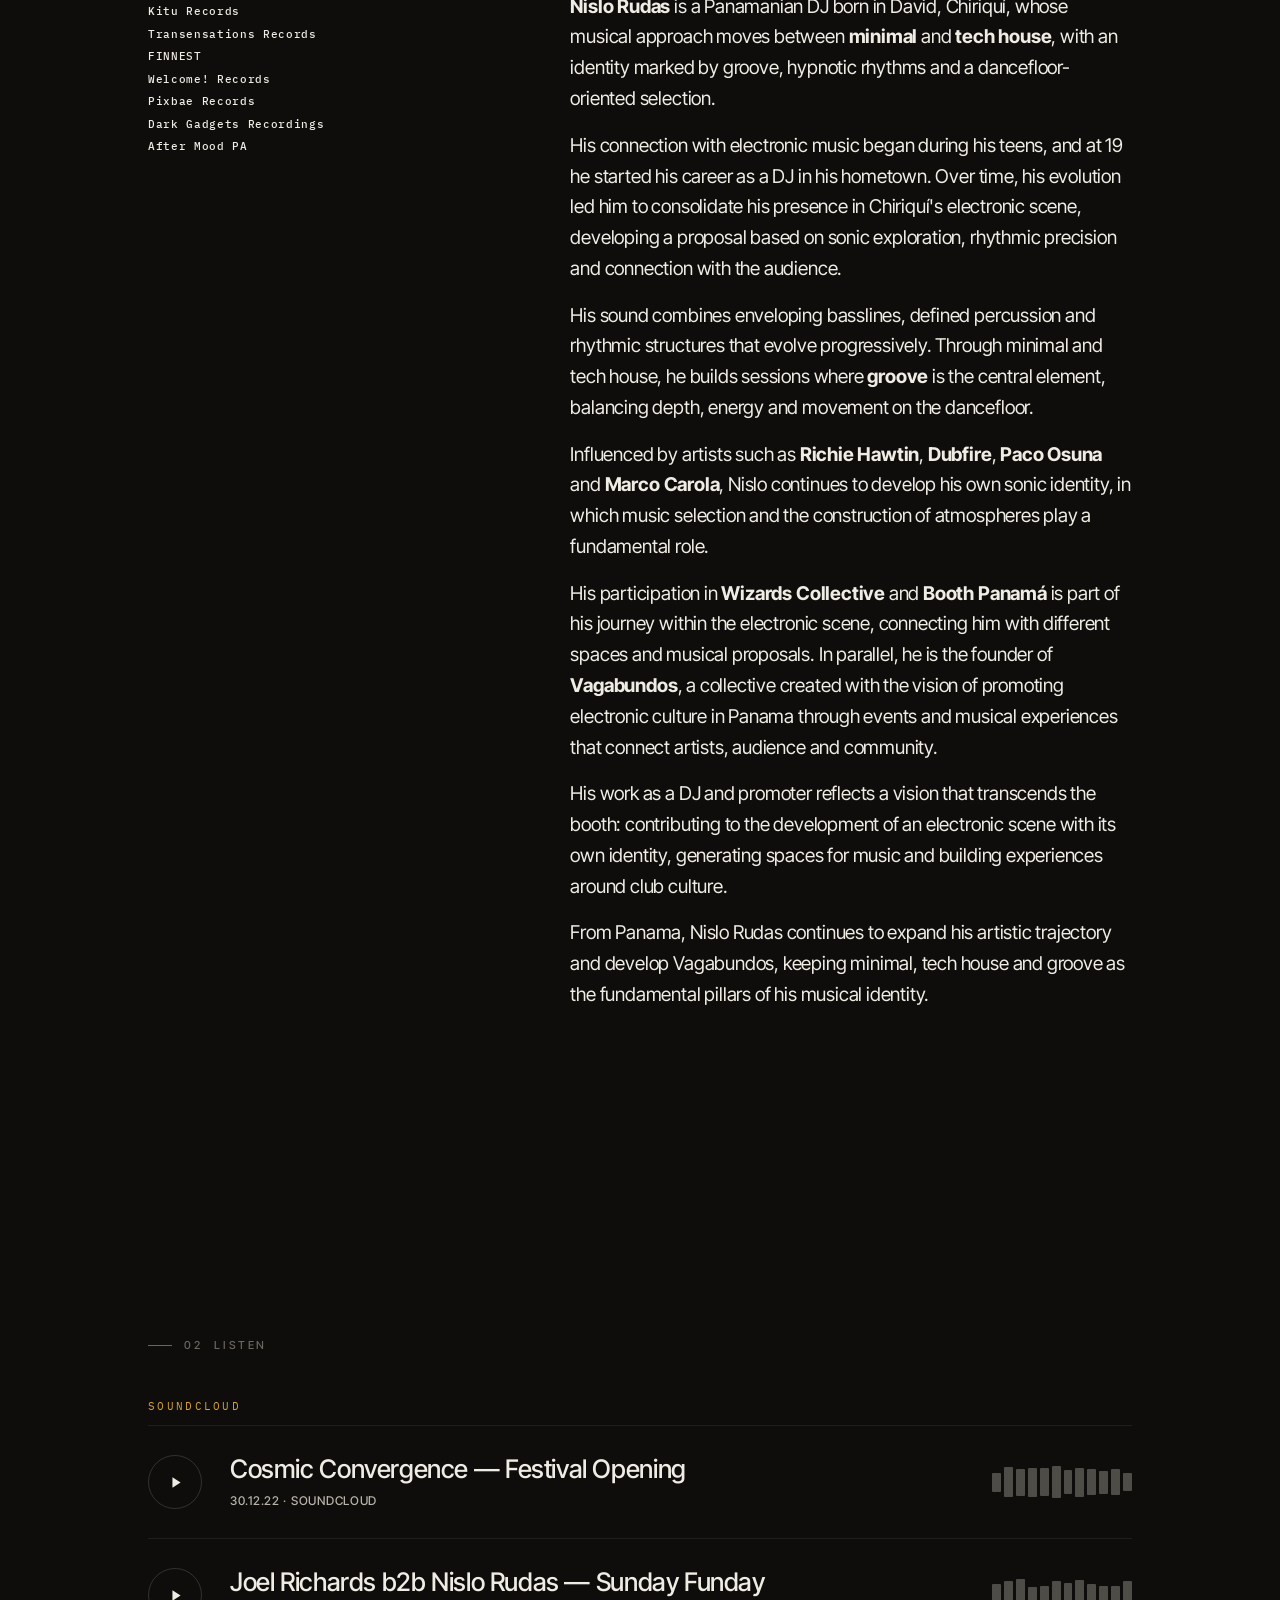
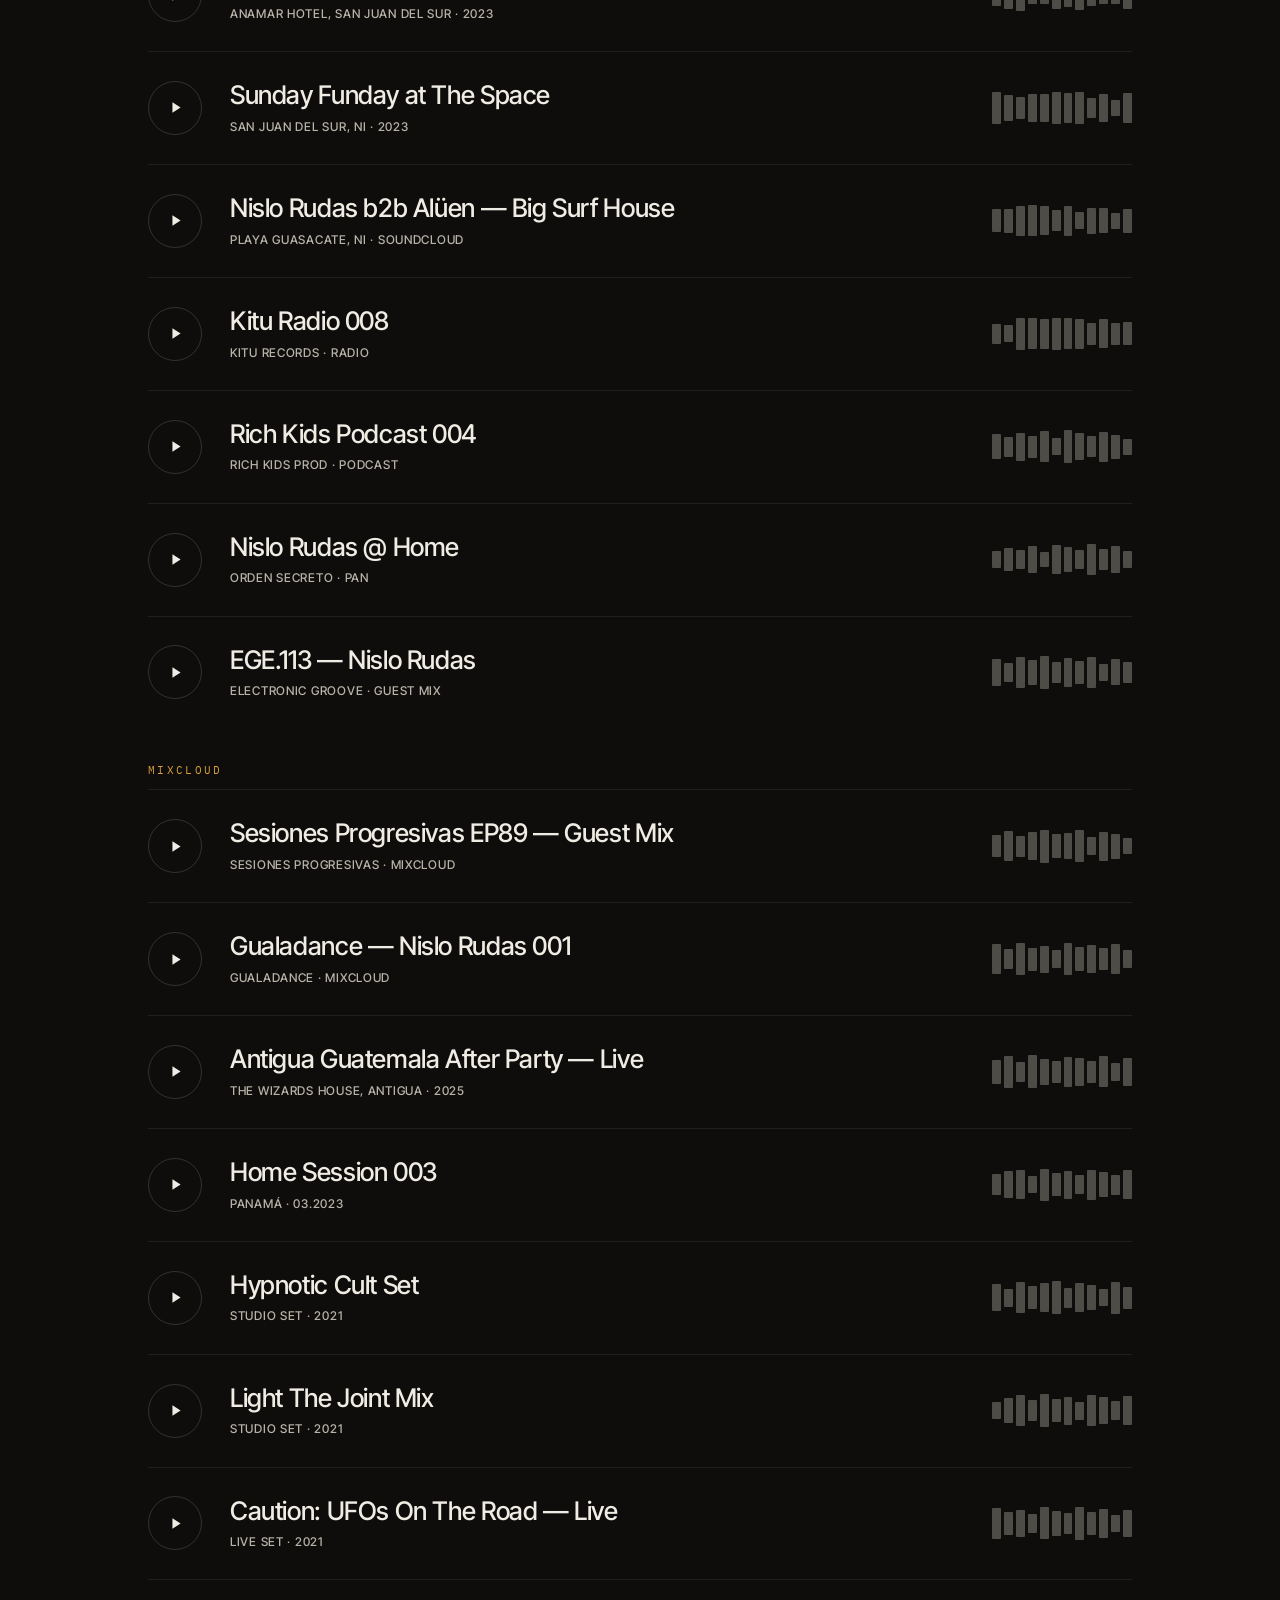
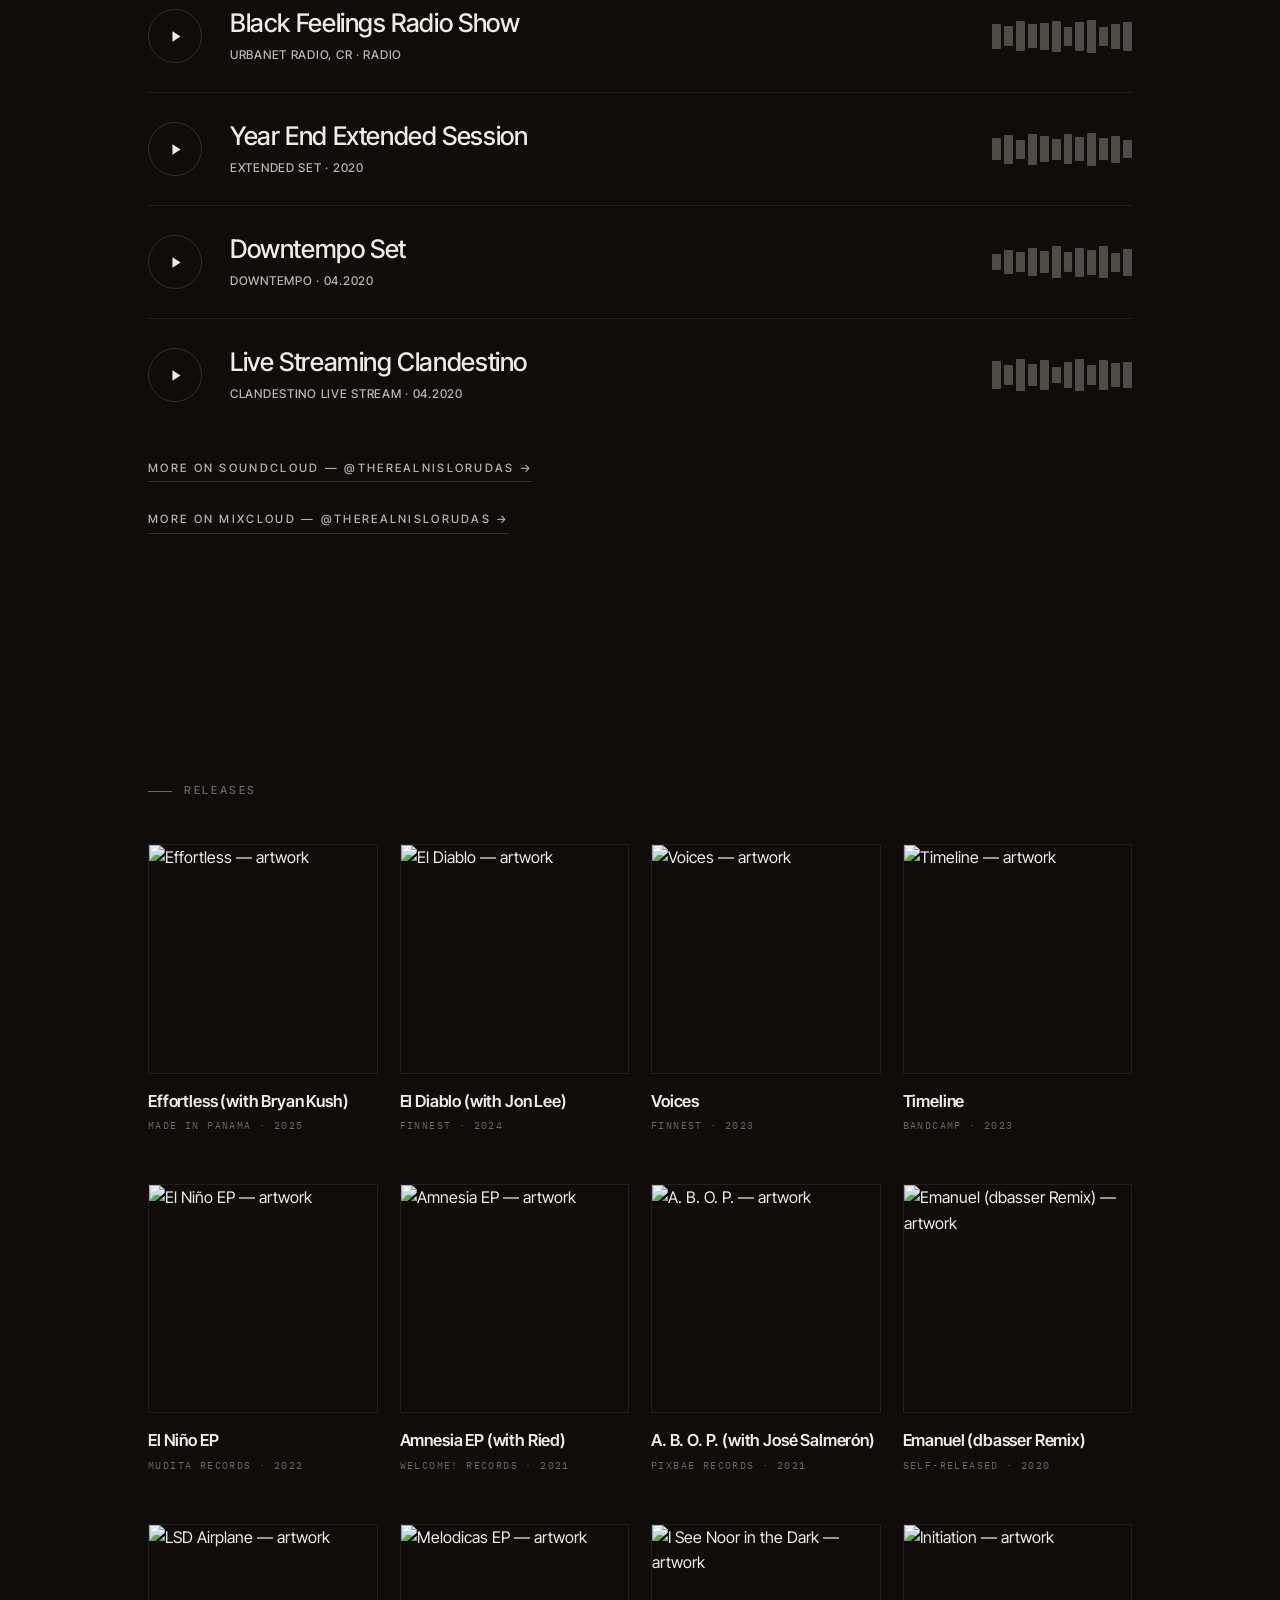
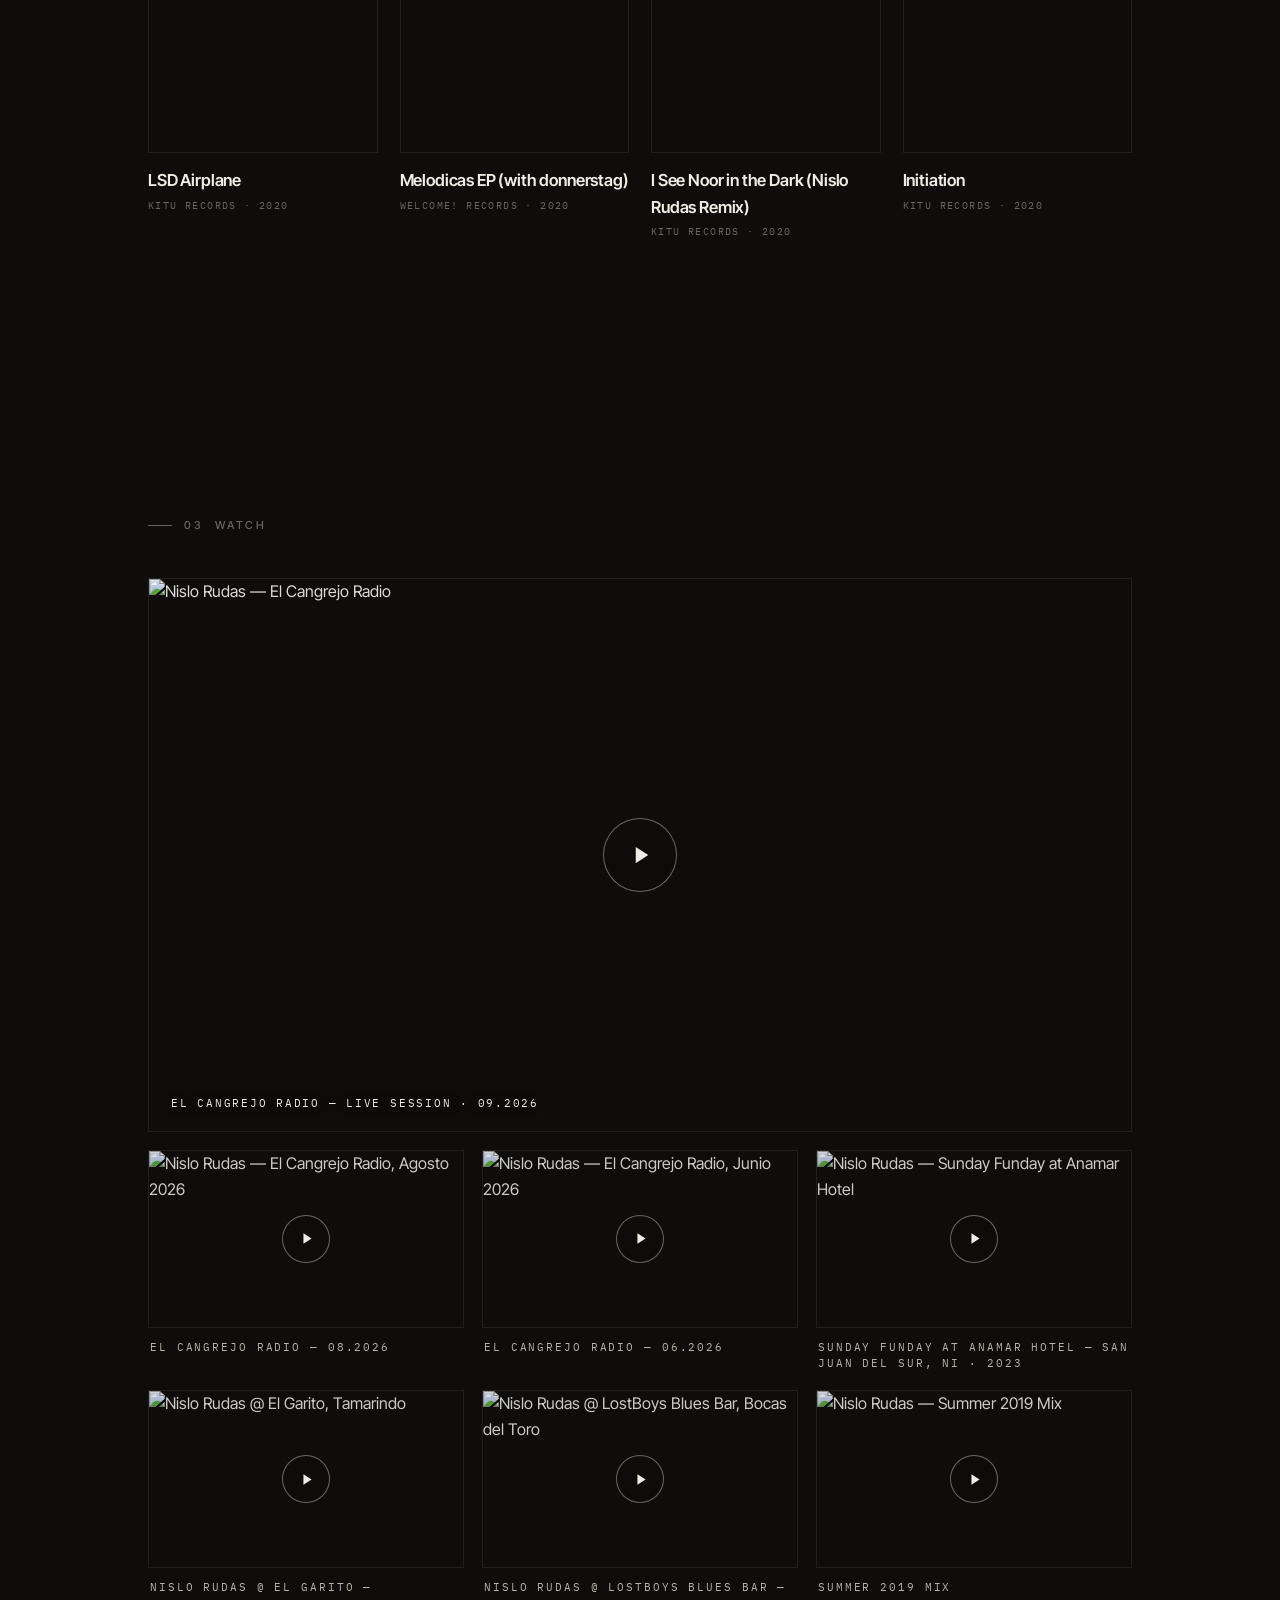
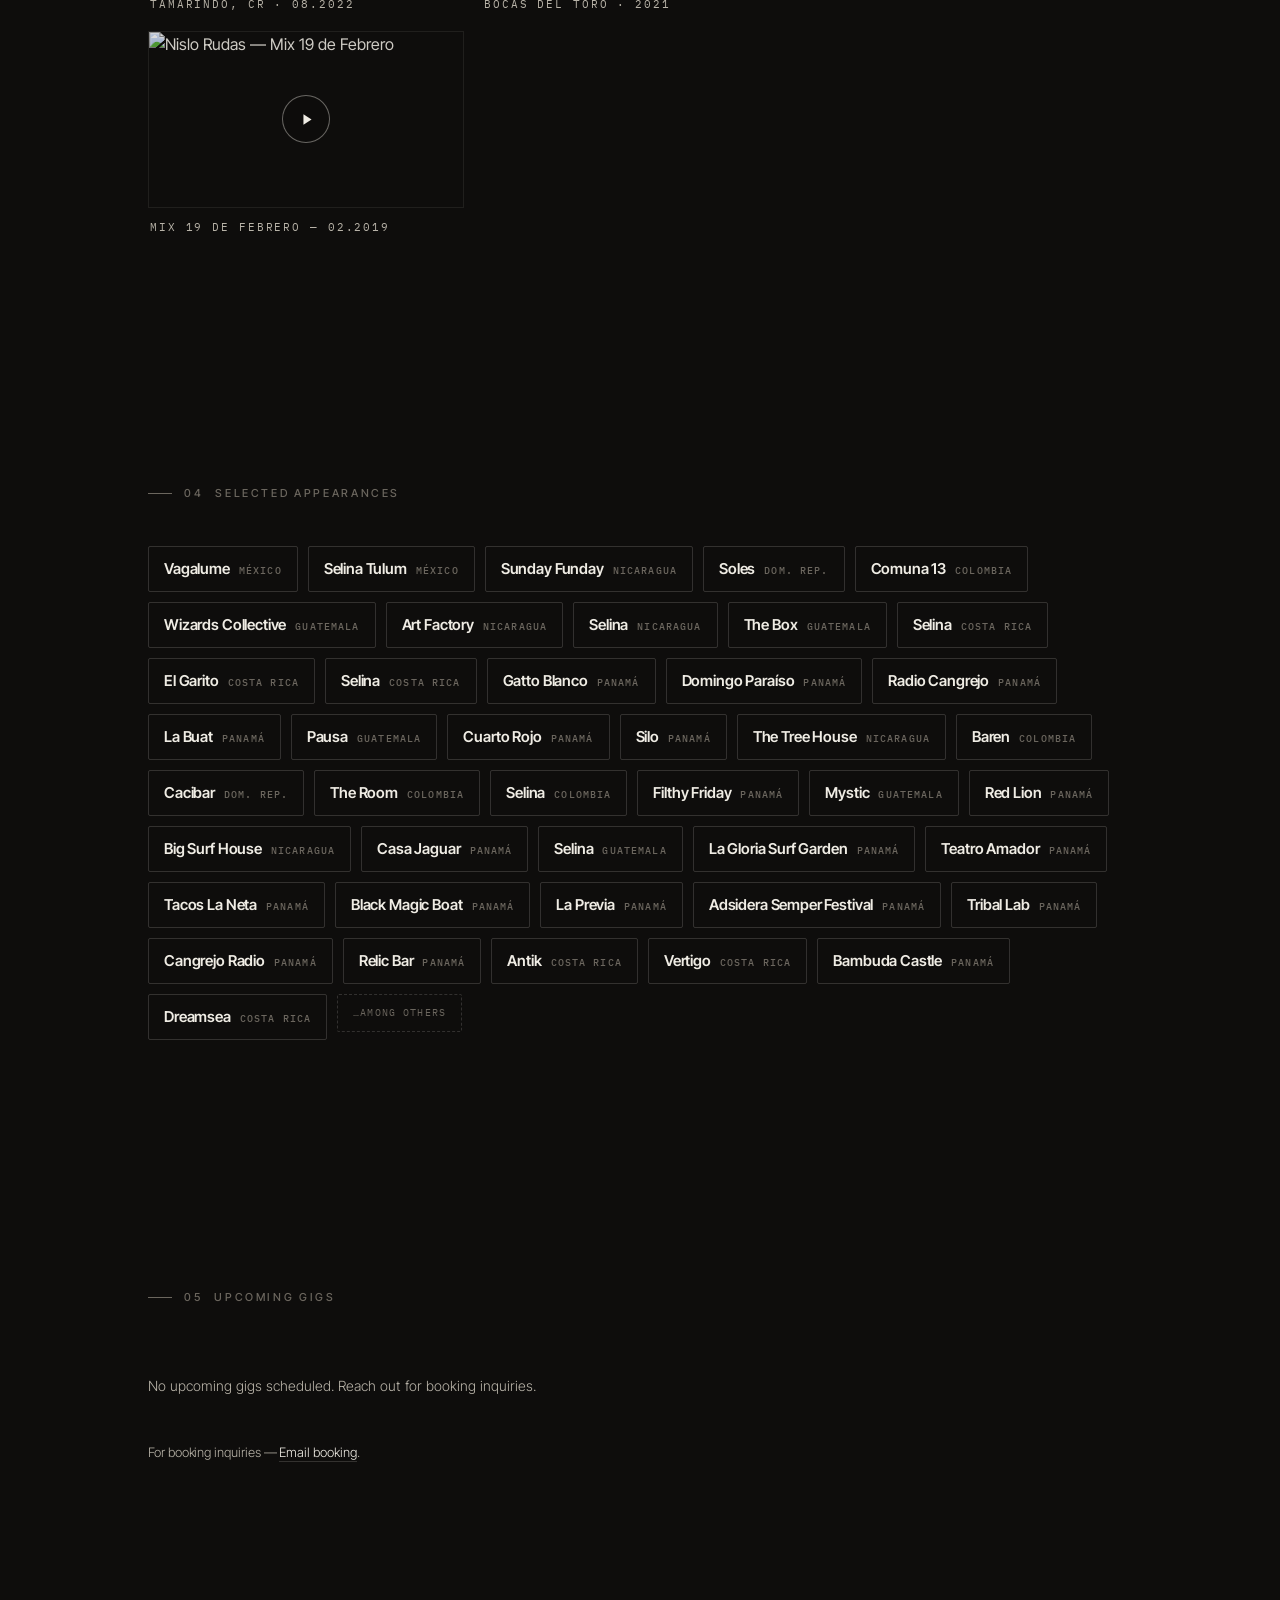
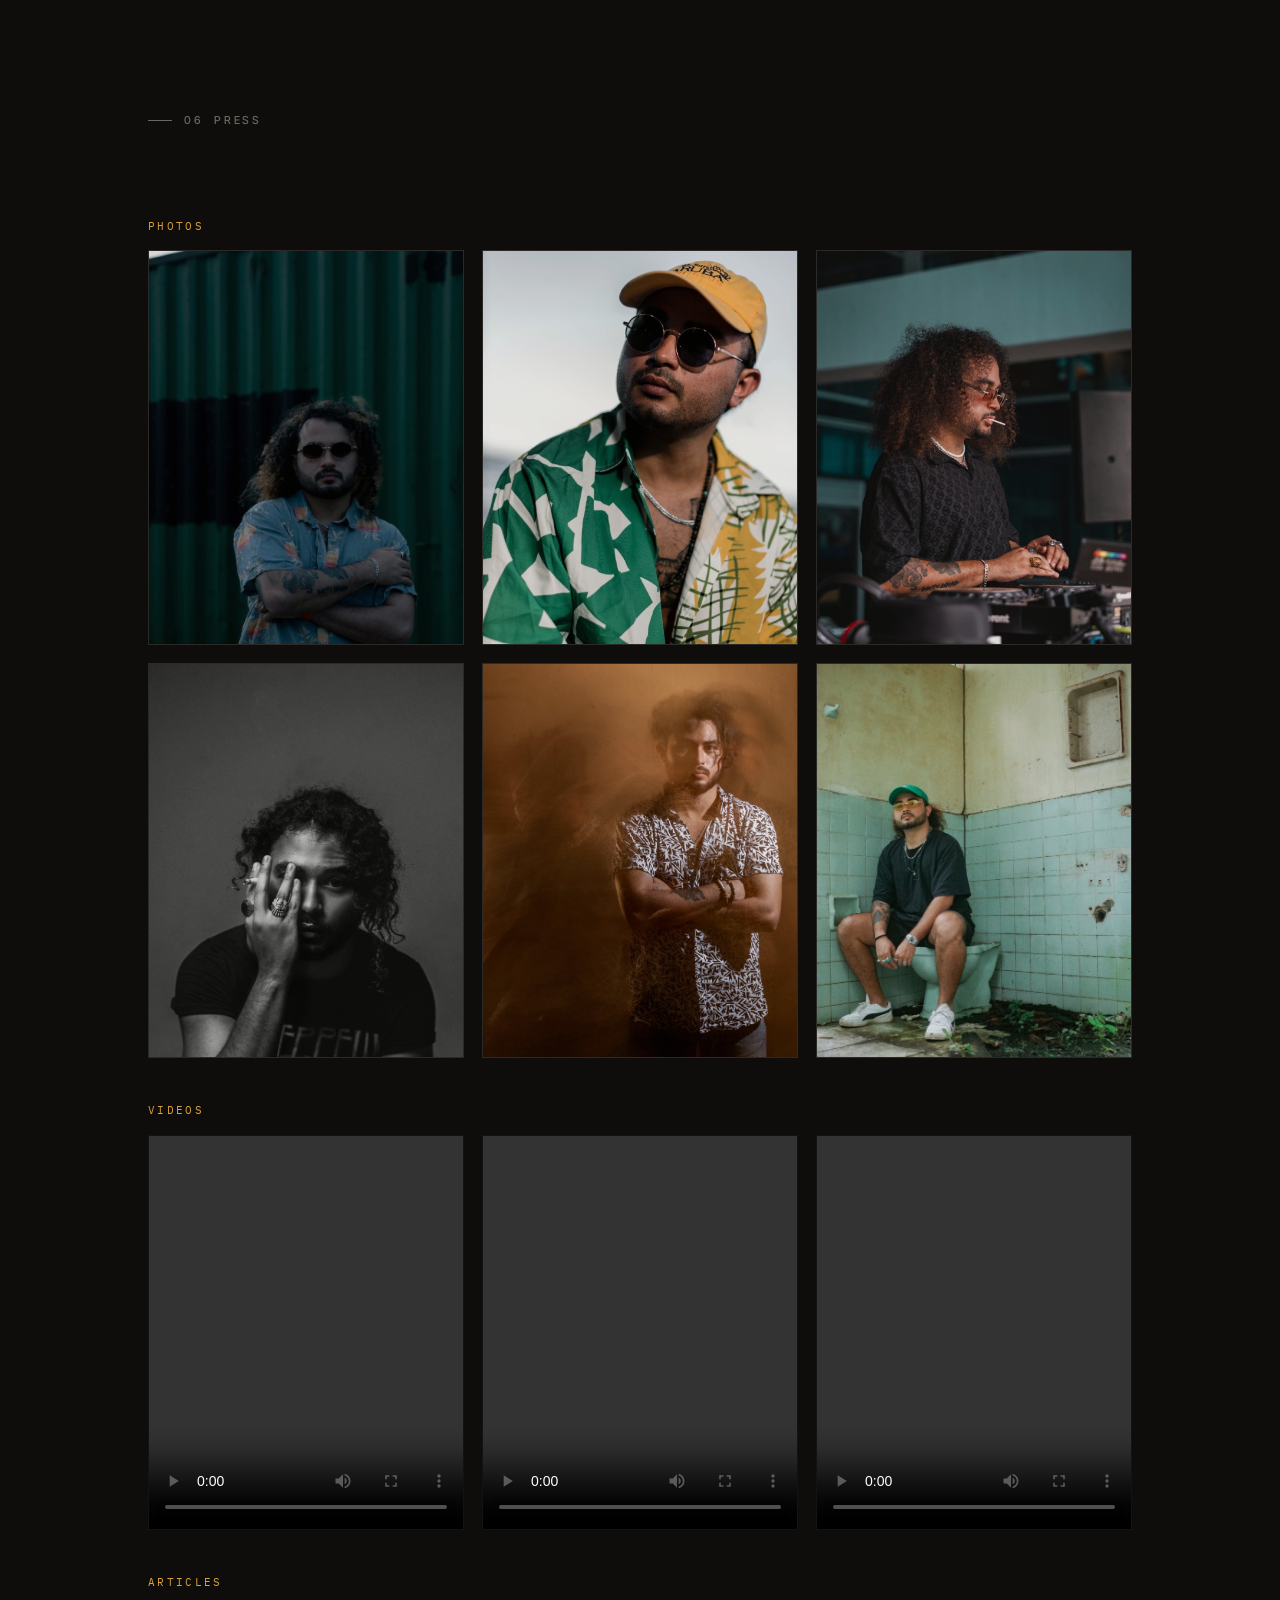
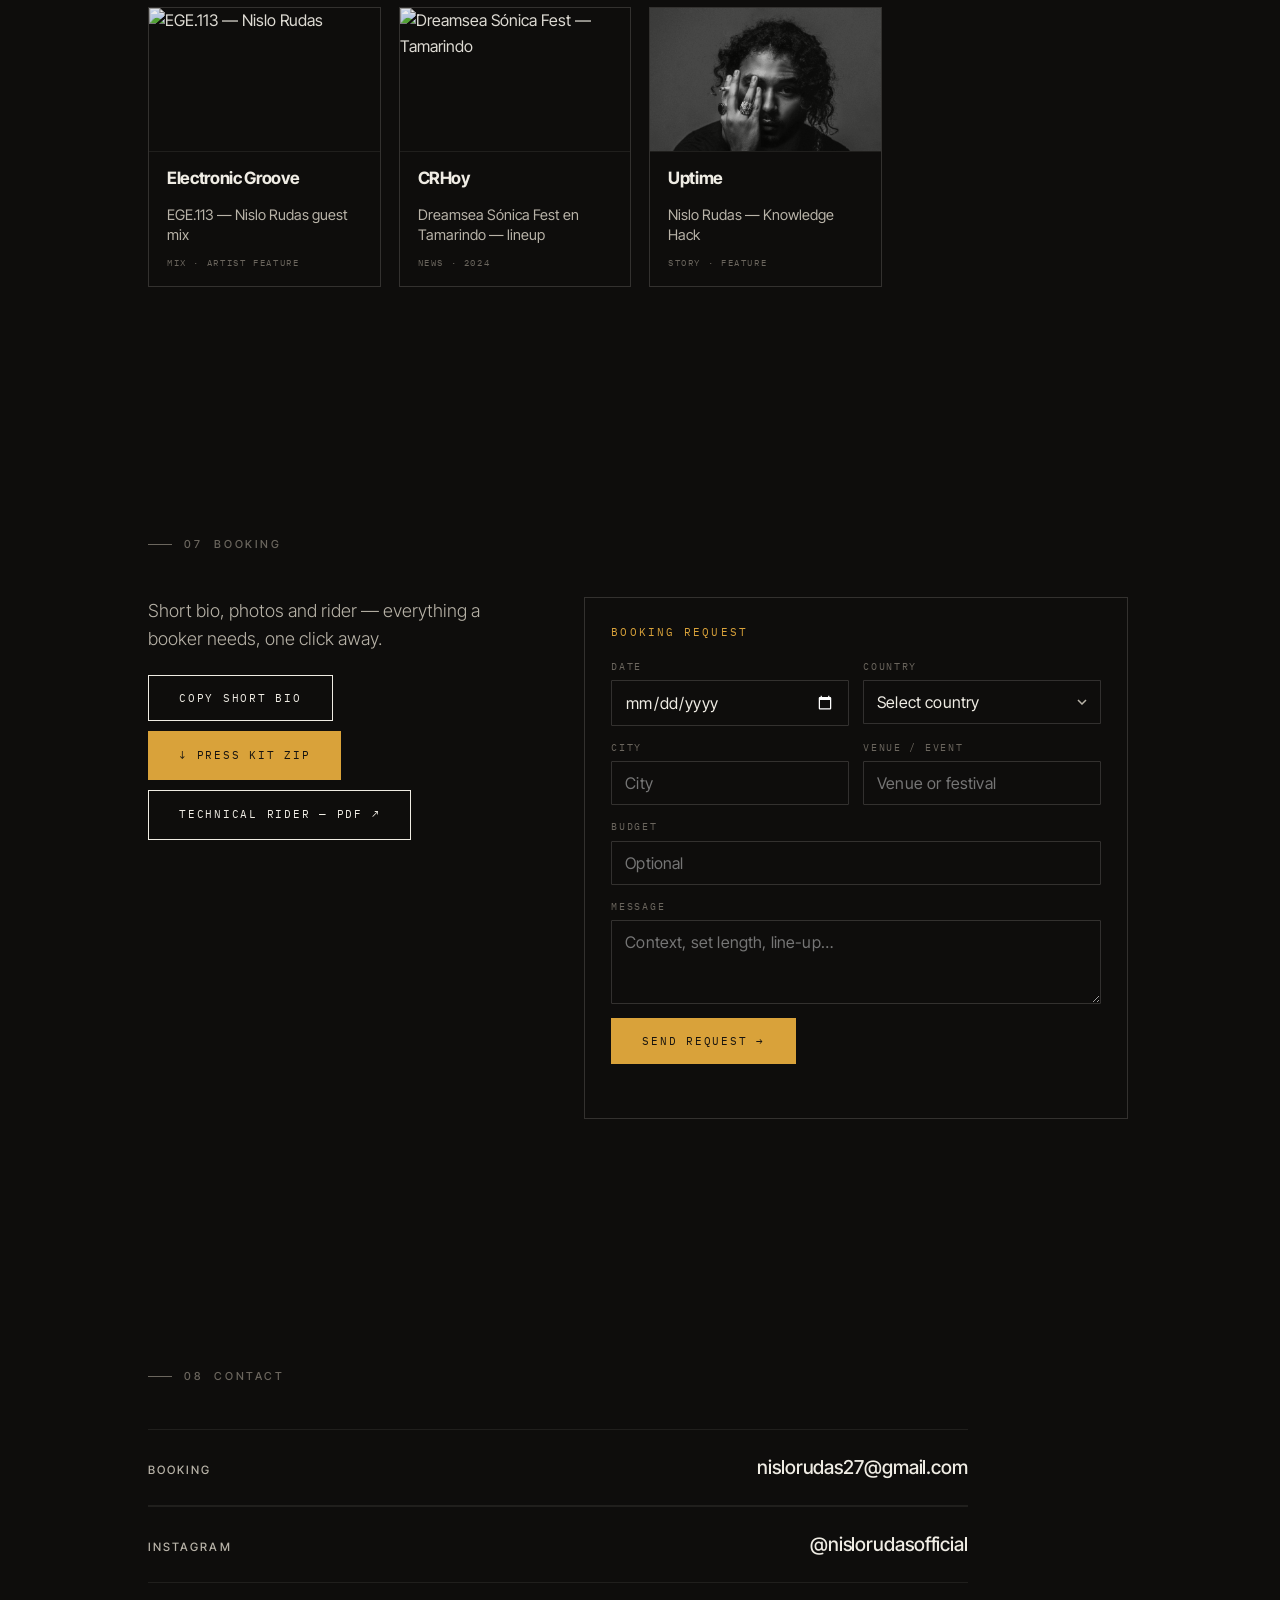
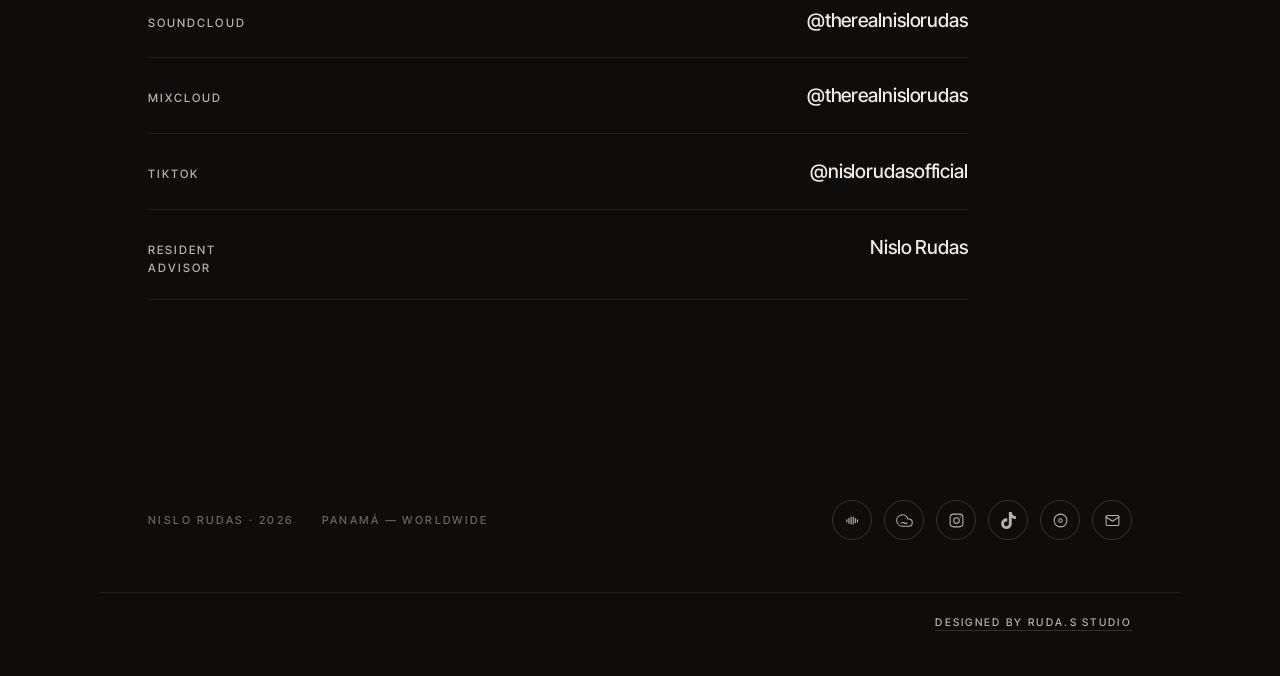
==== commit 39e7d5a2: "Footer credit: Designed by Ruda.s Studio Generated with [Devin](https://devin.ai)  Co-Authored-By: D" ====
--- a/index.html
+++ b/index.html
@@ -809,7 +809,7 @@
 </footer>
 
 <div class="site-credit">
-    <a href="https://www.ruda.studio" target="_blank" rel="noopener">Ruda.s Creative Studio</a>
+    <a href="https://www.ruda.studio" target="_blank" rel="noopener">Designed by Ruda.s Studio</a>
 </div>
 
 <div id="rail"></div>
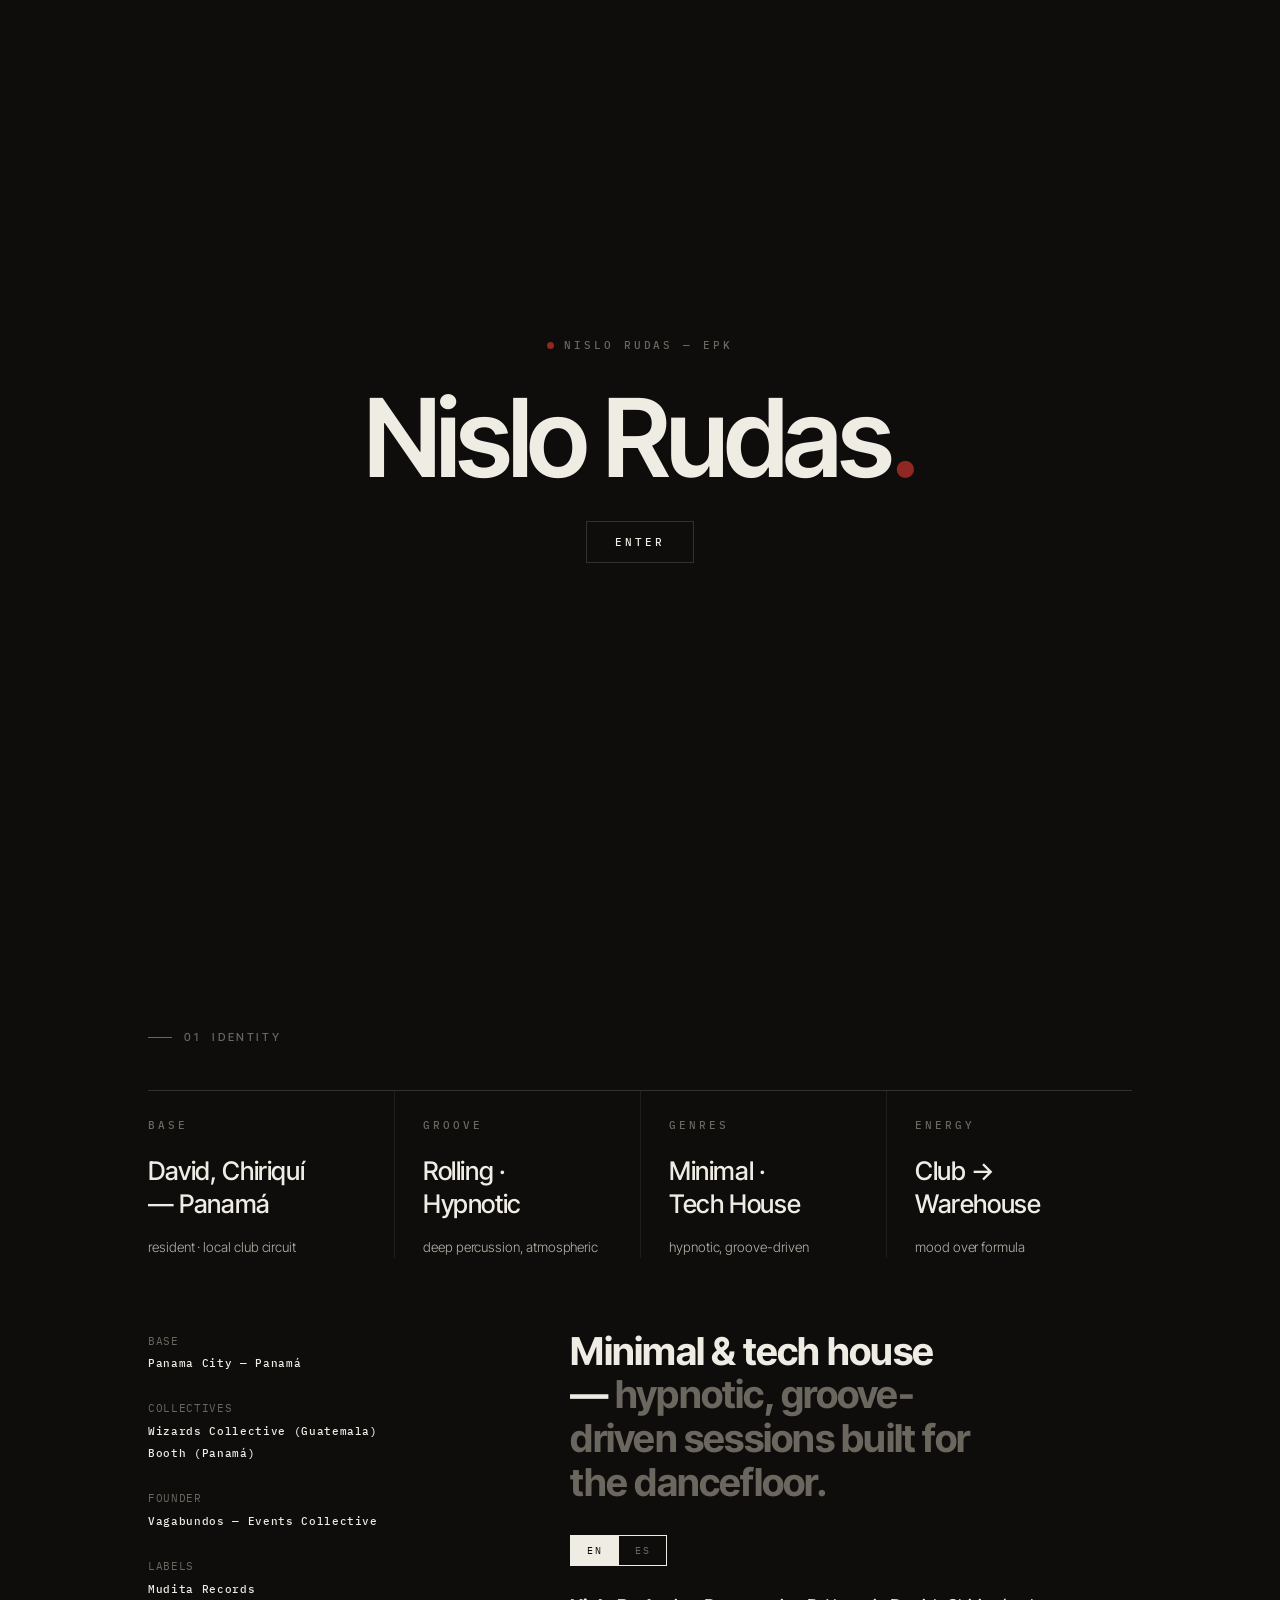
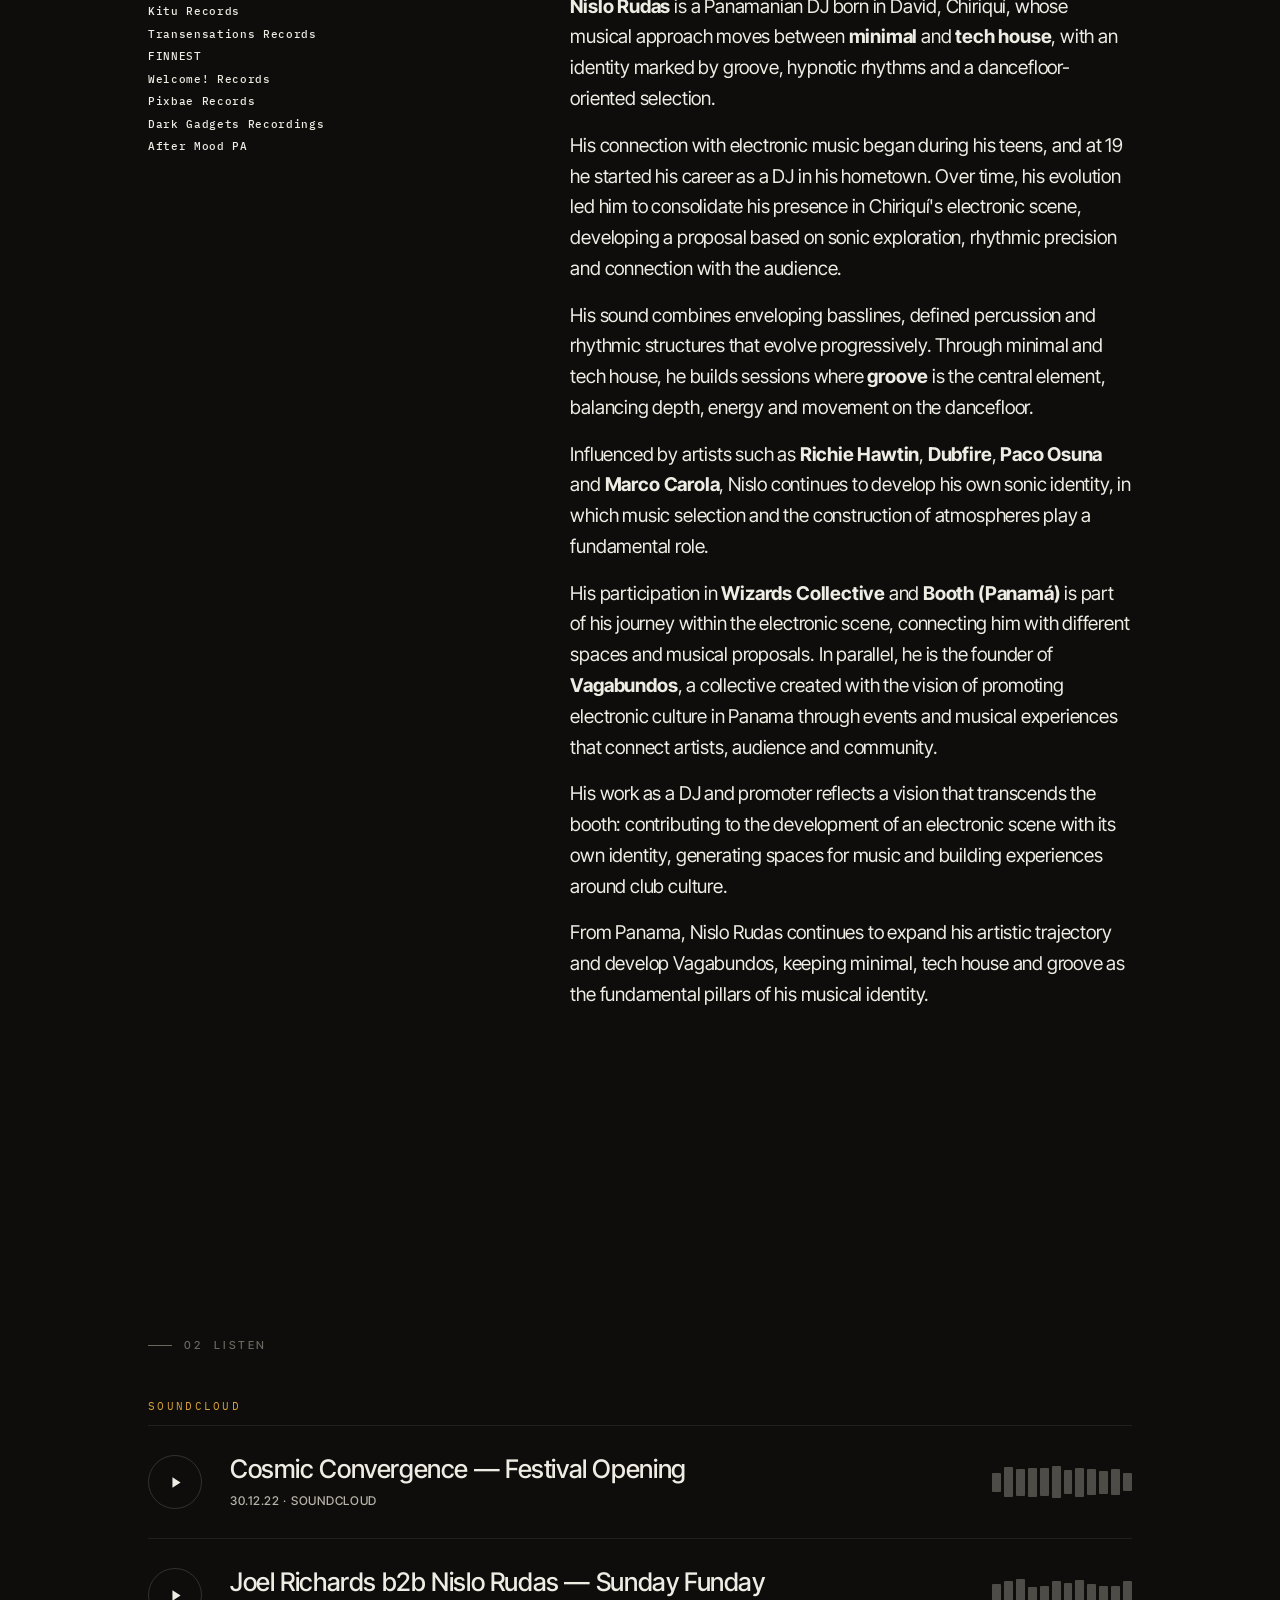
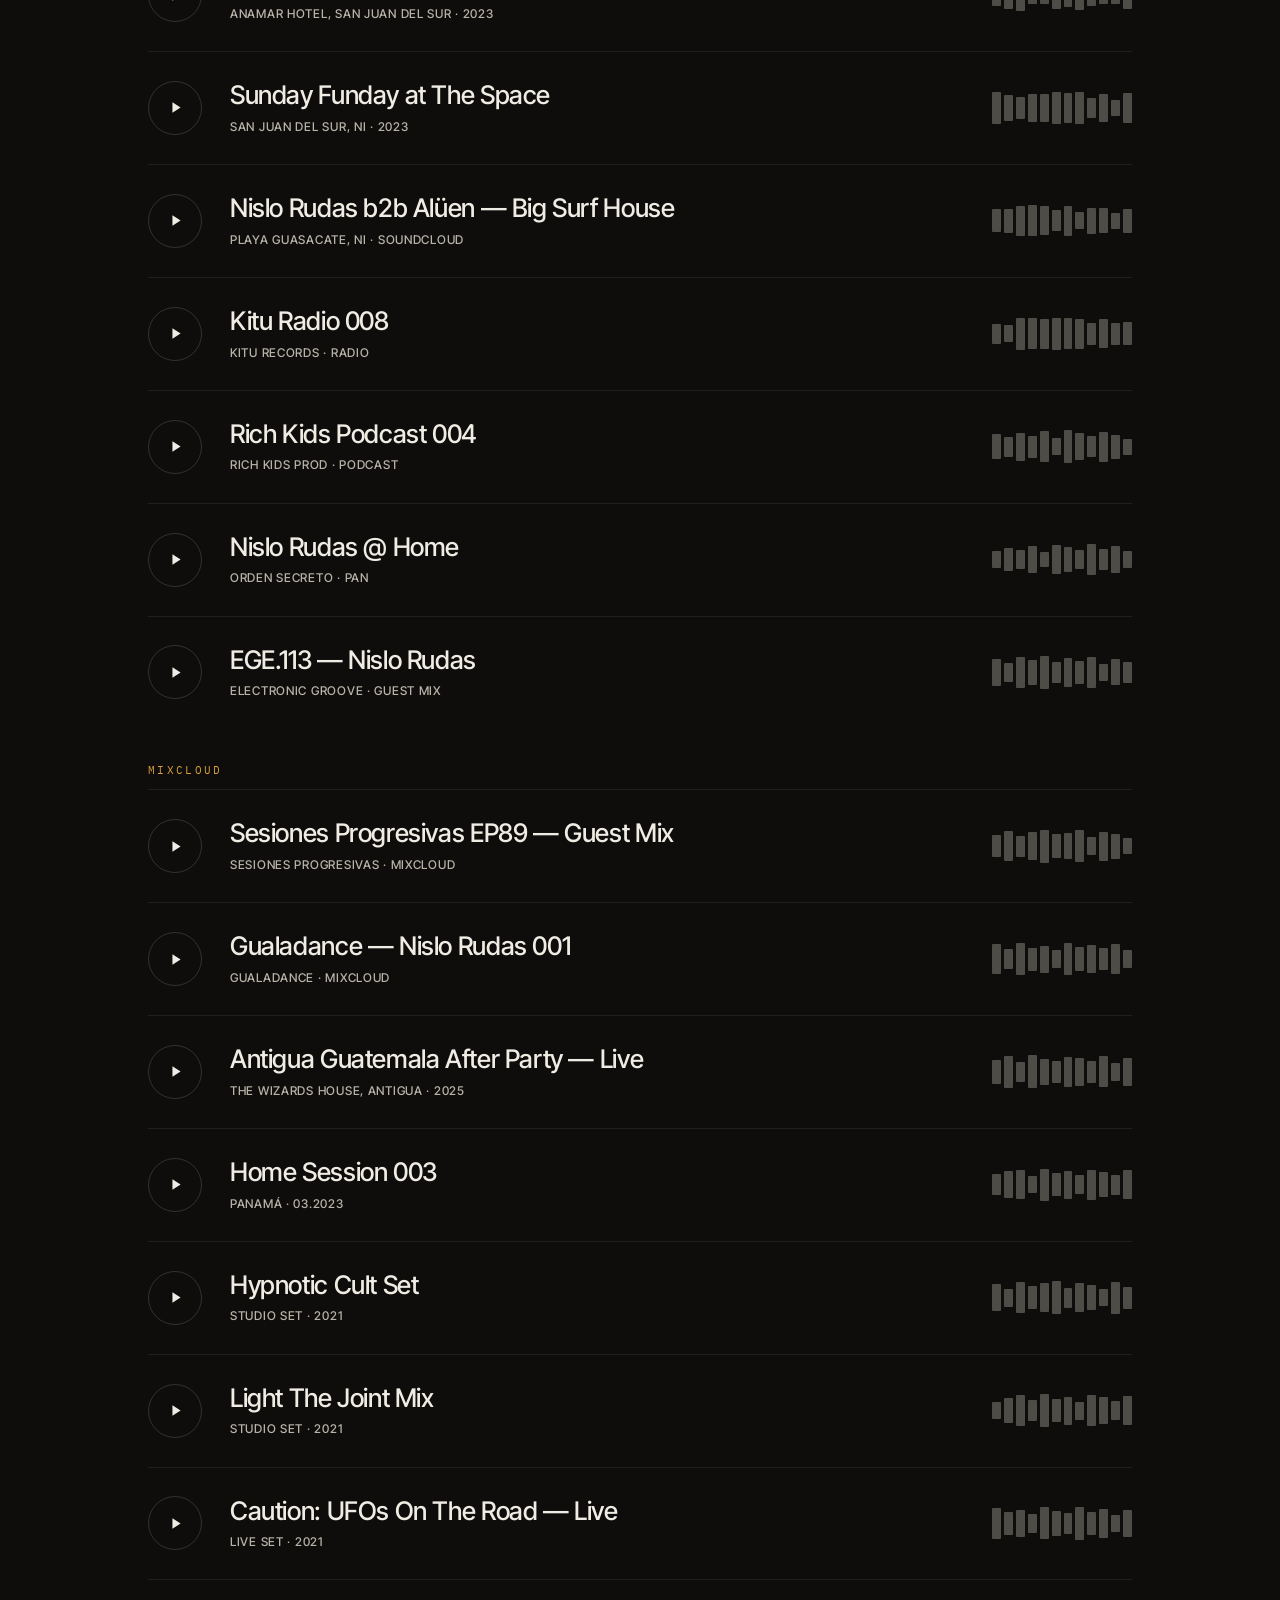
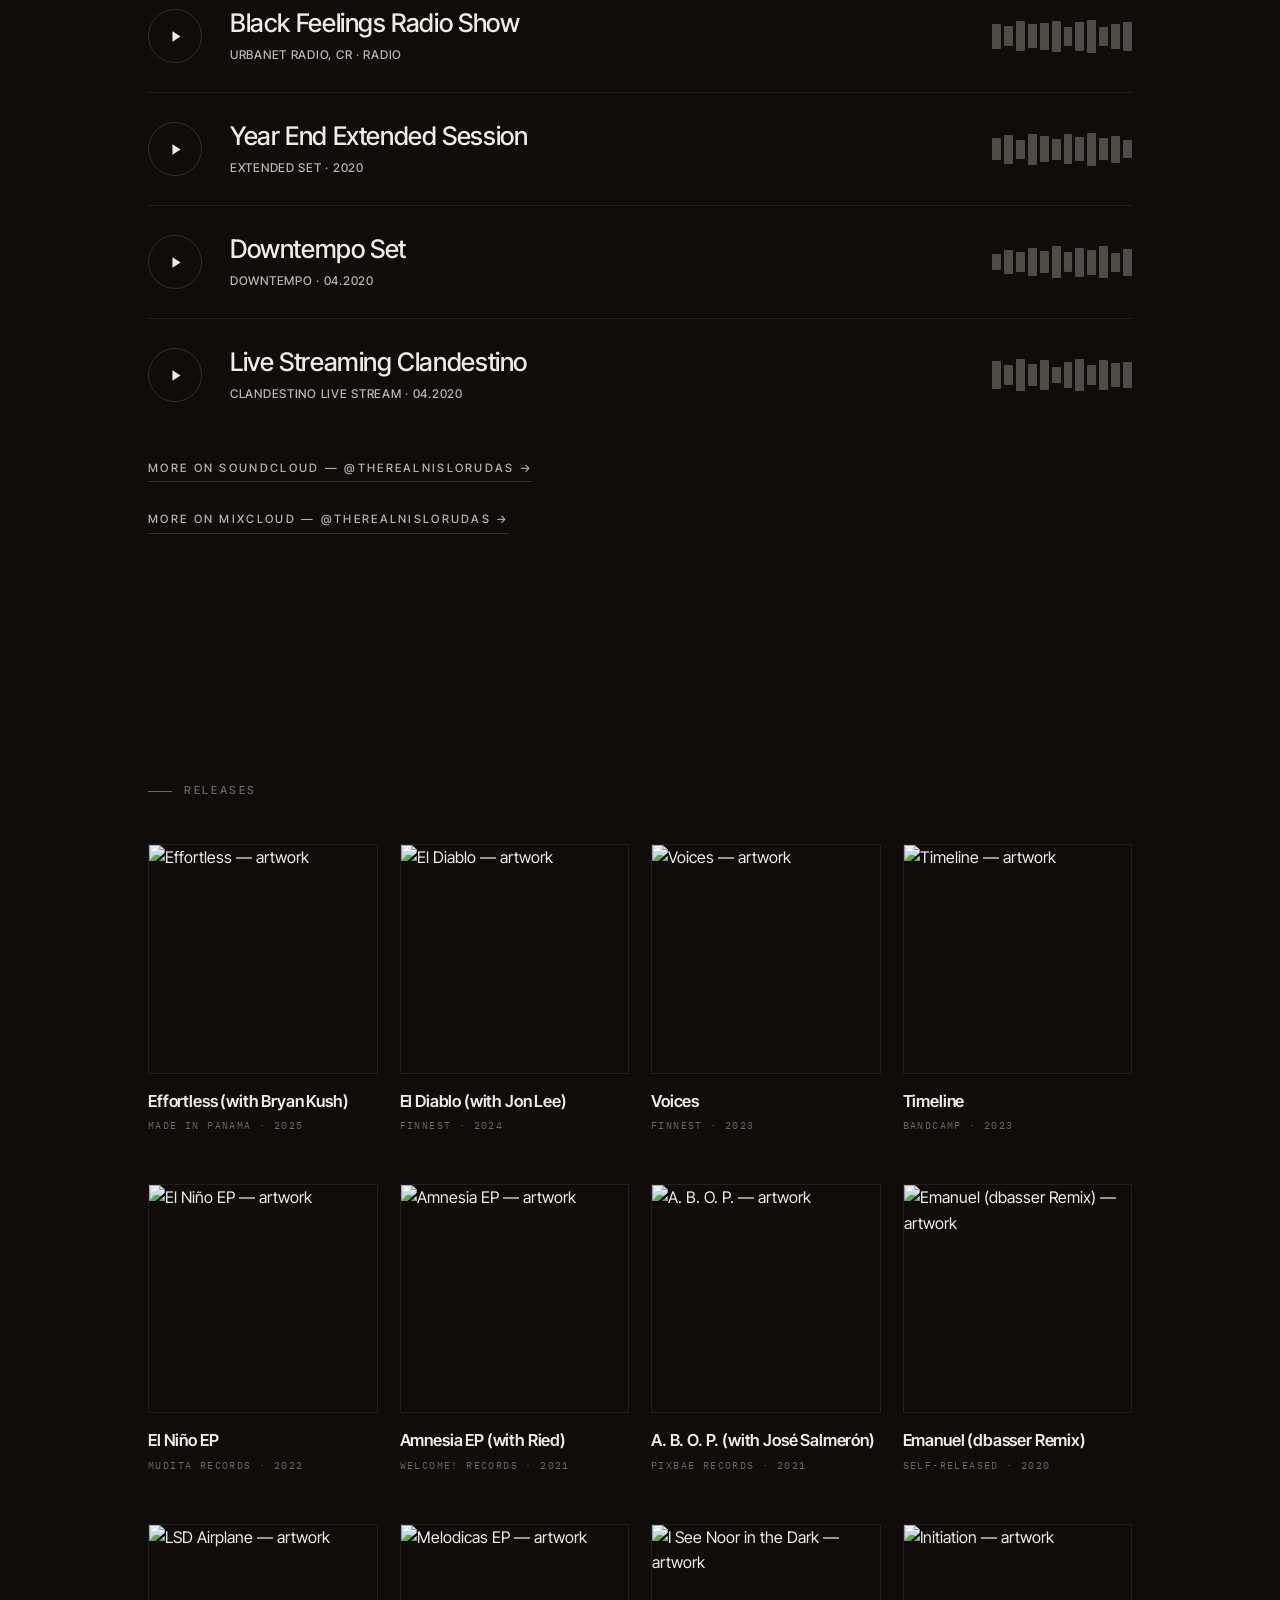
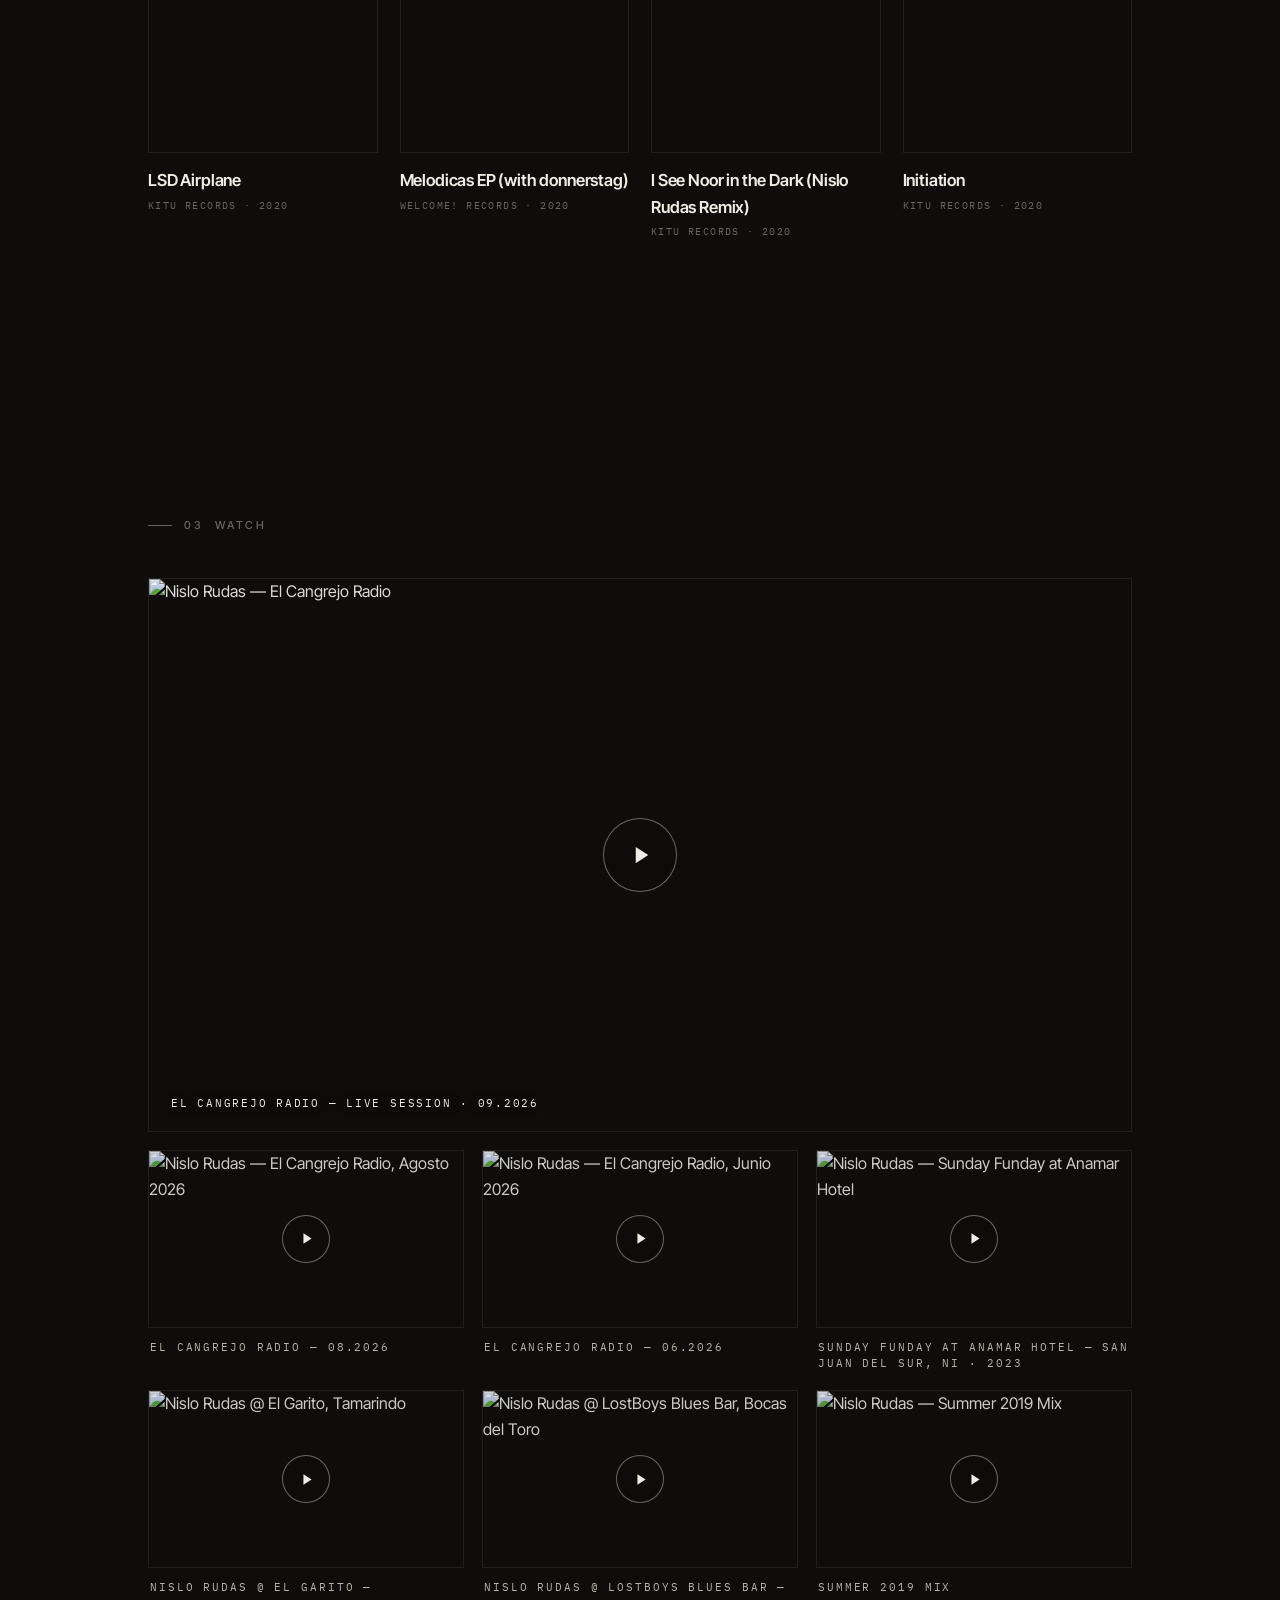
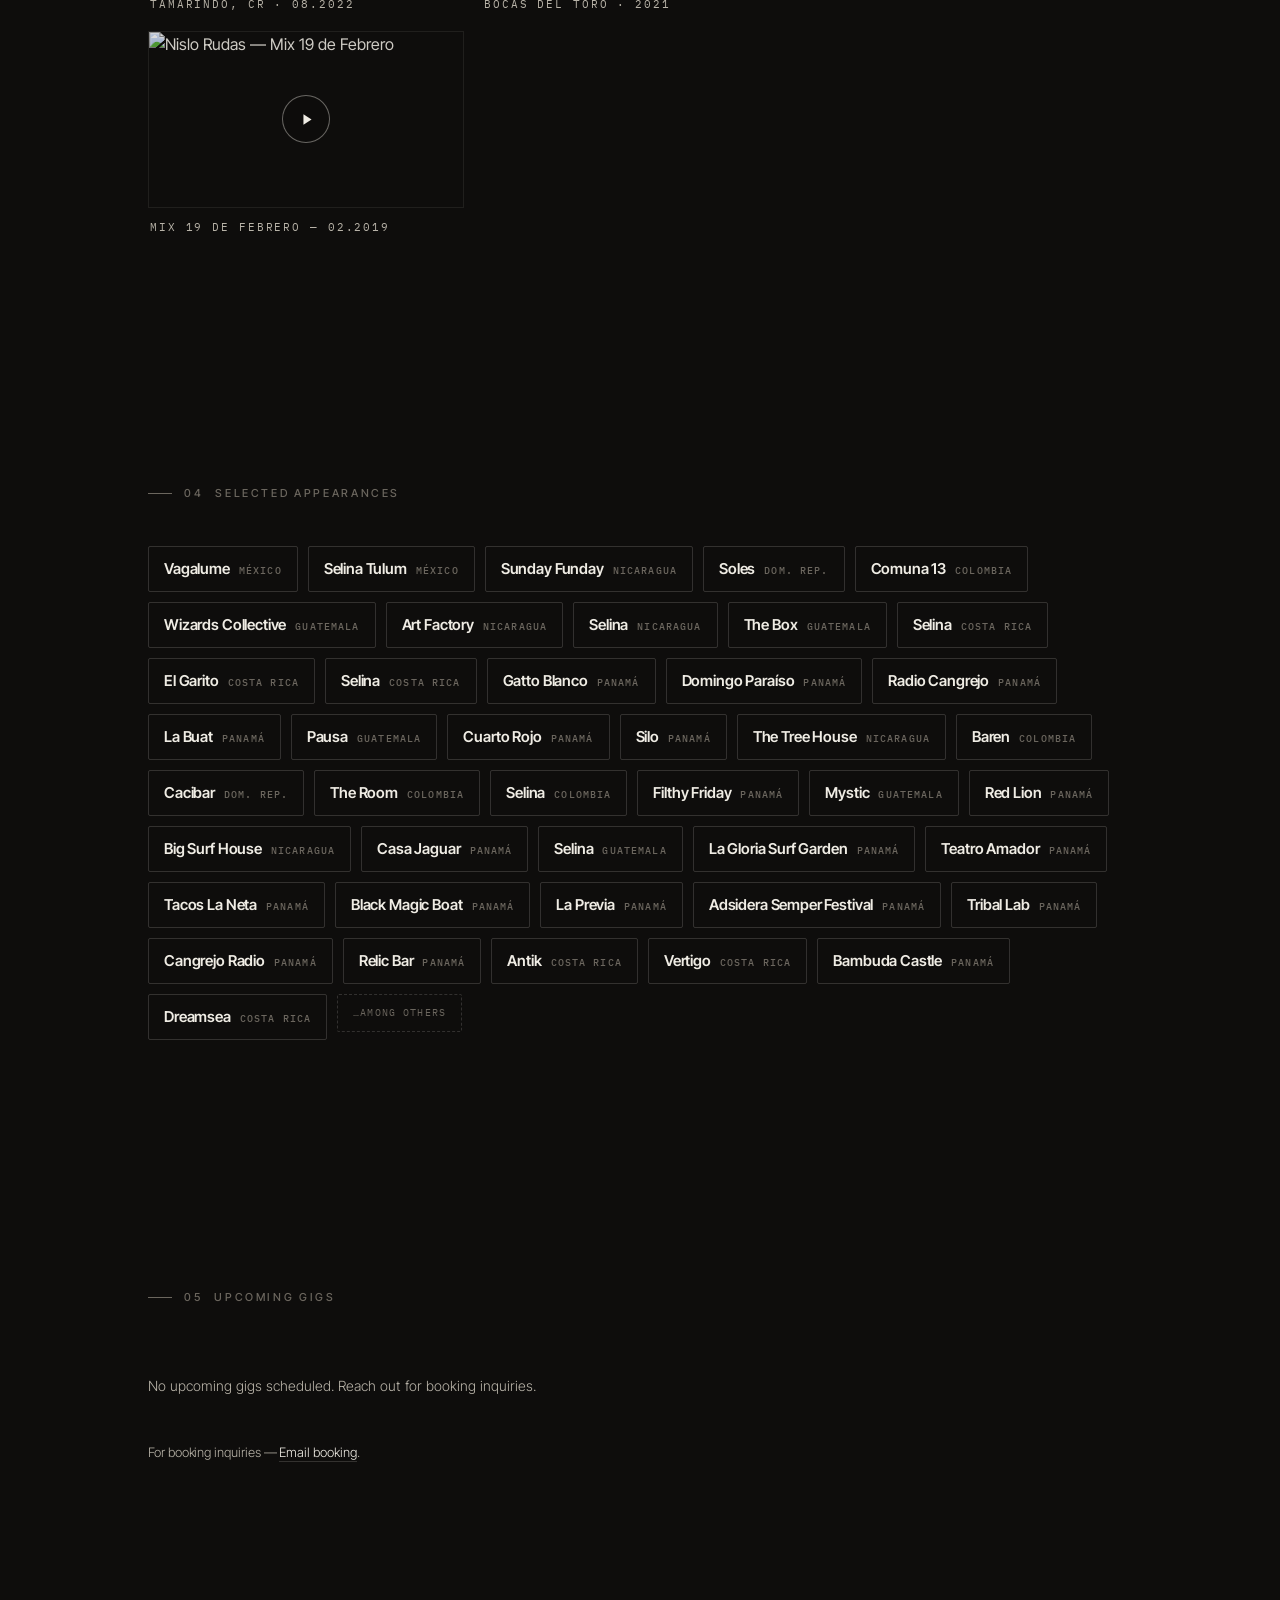
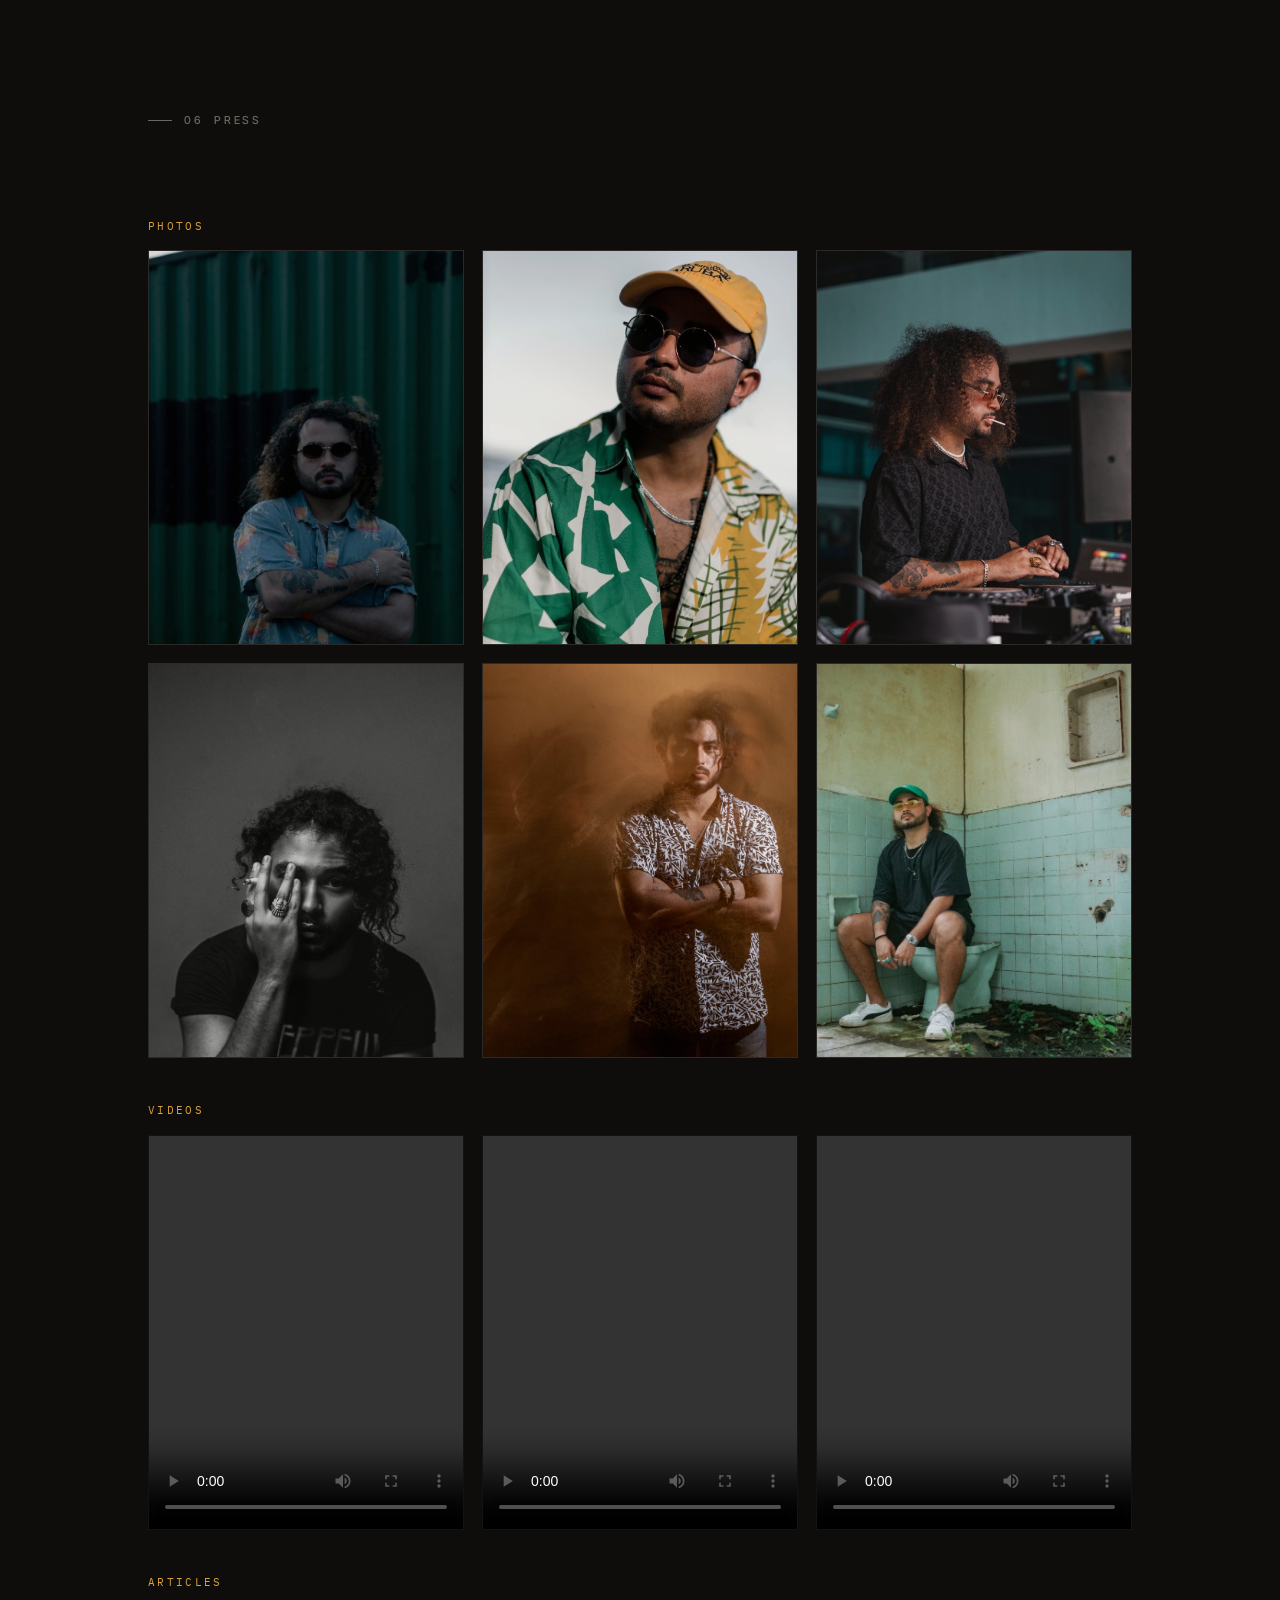
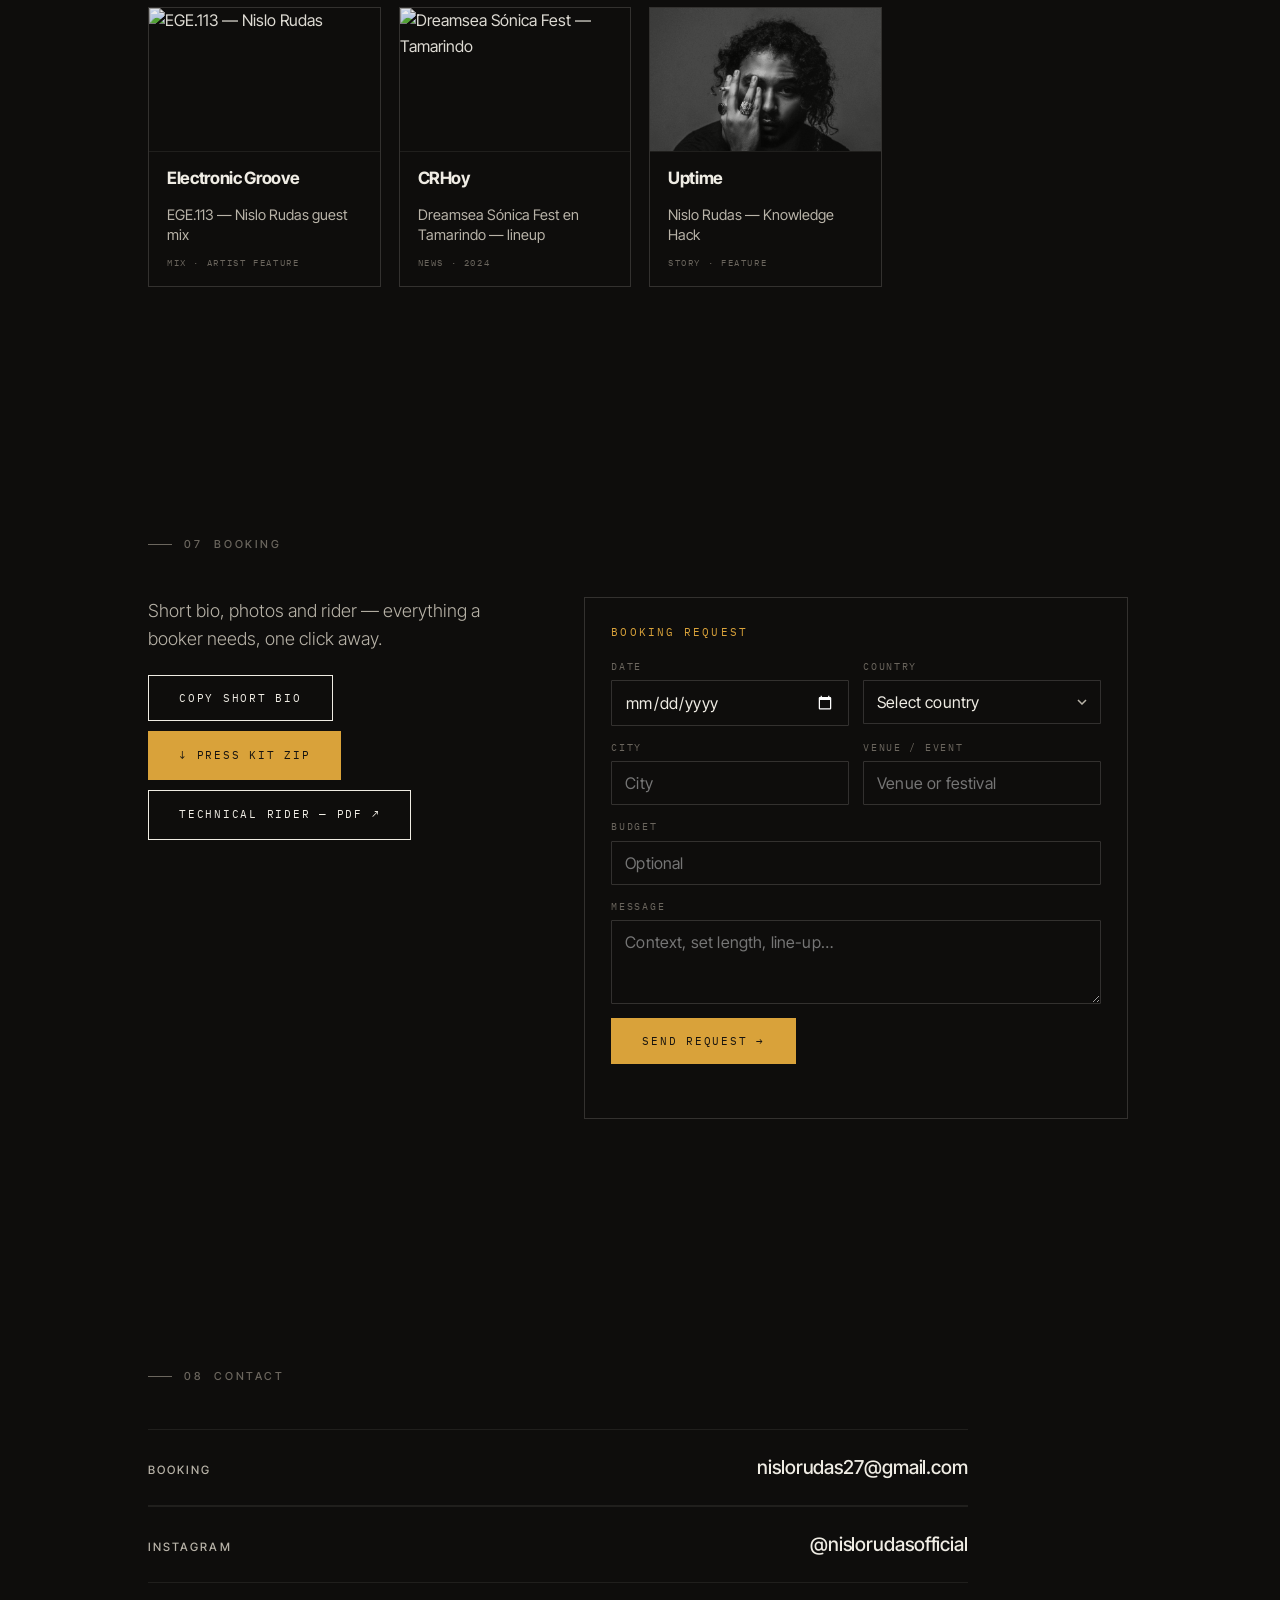
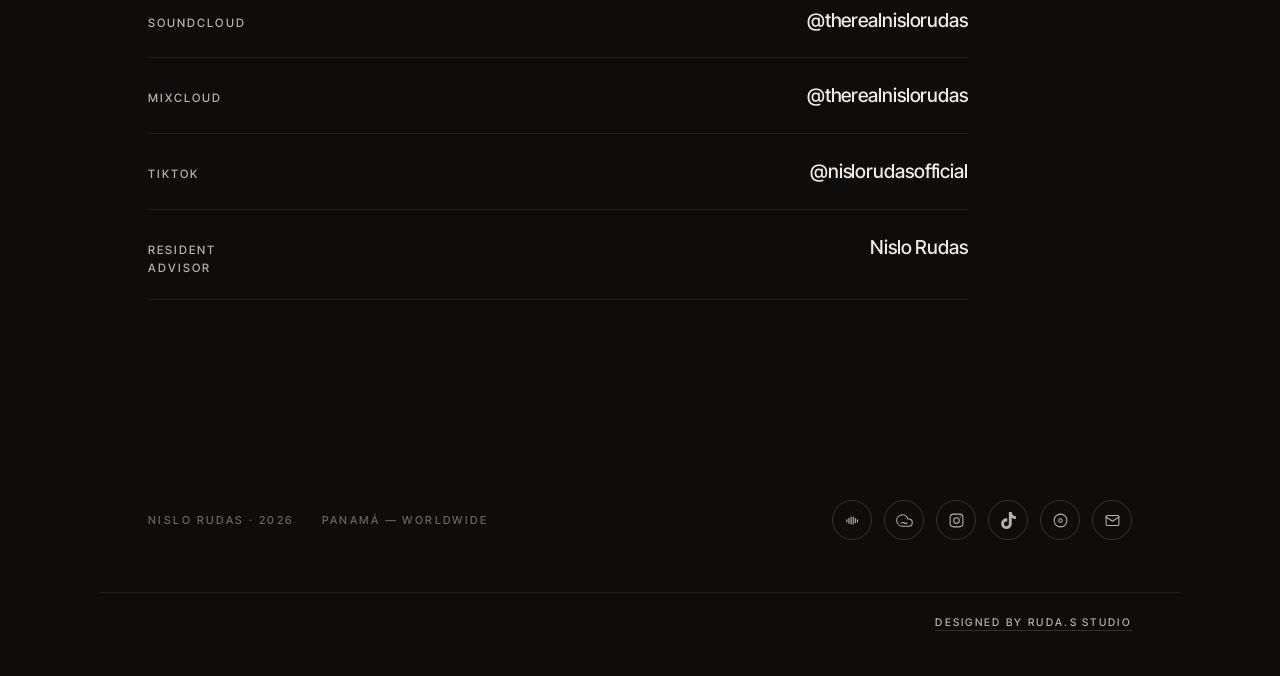
==== commit 25d0e24e: "Update Booth formatting: Booth (Panamá) with parentheses Generated with [Devin](https://devin.ai)  C" ====
--- a/index.html
+++ b/index.html
@@ -9,7 +9,7 @@
     <meta name="robots" content="index, follow, max-image-preview:large" />
     <meta name="theme-color" content="#0e0d0c" />
     <link rel="canonical" href="https://nislo-rudas-web.vercel.app/" />
-    <link rel="icon" href="data:image/svg+xml,%3Csvg xmlns='http://www.w3.org/2000/svg' viewBox='0 0 32 32'%3E%3Crect width='32' height='32' fill='%230e0d0c'/%3E%3Ctext x='16' y='23' font-family='monospace' font-size='20' font-weight='700' fill='%23d9a23a' text-anchor='middle'%3EN.%3C/text%3E%3C/svg%3E" />
+    <link rel="icon" href="data:image/svg+xml,%3Csvg%20xmlns=%22http://www.w3.org/2000/svg%22%20viewBox=%220%200%2032%2032%22%3E%3Crect%20width=%2232%22%20height=%2232%22%20fill=%22%230e0d0c%22/%3E%3Ctext%20x=%2216%22%20y=%2224%22%20font-family=%22system-ui,-apple-system,BlinkMacSystemFont,Helvetica,sans-serif%22%20font-weight=%22700%22%20font-size=%2223%22%20fill=%22%23d9a23a%22%20text-anchor=%22middle%22%20letter-spacing=%22-1.2%22%3EN%3C/text%3E%3C/svg%3E" />
 
     <!-- Open Graph -->
     <meta property="og:type" content="website" />
@@ -84,7 +84,7 @@
         <p class="hero-tagline">
             <span class="hero-tagline-lead">From Panama to the world.</span>
             <span class="hero-tagline-sub">Minimal &amp; Tech House — driven by groove and hypnotic rhythms.</span>
-            <span class="hero-tagline-meta">Founder of Vagabundos · Wizards Collective · Booth Panamá</span>
+            <span class="hero-tagline-meta">Founder of Vagabundos · Wizards Collective · Booth (Panamá)</span>
         </p>
         <div class="hero-ctas">
             <a href="#listen" class="btn">Listen</a>
@@ -191,7 +191,7 @@
         <div class="gident">
             <aside class="gident-side">
                 <span data-ident="residency">BASE<br><b>Panama City — Panamá</b><br><br></span>
-                <span data-ident="collective">COLLECTIVES<br><b>Wizards Collective (Guatemala)</b><br><b>Booth Panamá</b><br><br></span>
+                <span data-ident="collective">COLLECTIVES<br><b>Wizards Collective (Guatemala)</b><br><b>Booth (Panamá)</b><br><br></span>
                 <span data-ident="company">FOUNDER<br><b>Vagabundos — Events Collective</b><br><br></span>
                 <span data-ident="labels">LABELS<br><b>Mudita Records</b><br><b>Kitu Records</b><br><b>Transensations Records</b><br><b>FINNEST</b><br><b>Welcome! Records</b><br><b>Pixbae Records</b><br><b>Dark Gadgets Recordings</b><br><b>After Mood PA</b></span>
             </aside>
@@ -204,7 +204,7 @@
                         <p>His connection with electronic music began during his teens, and at 19 he started his career as a DJ in his hometown. Over time, his evolution led him to consolidate his presence in Chiriquí's electronic scene, developing a proposal based on sonic exploration, rhythmic precision and connection with the audience.</p>
                         <p>His sound combines enveloping basslines, defined percussion and rhythmic structures that evolve progressively. Through minimal and tech house, he builds sessions where <b>groove</b> is the central element, balancing depth, energy and movement on the dancefloor.</p>
                         <p>Influenced by artists such as <b>Richie Hawtin</b>, <b>Dubfire</b>, <b>Paco Osuna</b> and <b>Marco Carola</b>, Nislo continues to develop his own sonic identity, in which music selection and the construction of atmospheres play a fundamental role.</p>
-                        <p>His participation in <b>Wizards Collective</b> and <b>Booth Panamá</b> is part of his journey within the electronic scene, connecting him with different spaces and musical proposals. In parallel, he is the founder of <b>Vagabundos</b>, a collective created with the vision of promoting electronic culture in Panama through events and musical experiences that connect artists, audience and community.</p>
+                        <p>His participation in <b>Wizards Collective</b> and <b>Booth (Panamá)</b> is part of his journey within the electronic scene, connecting him with different spaces and musical proposals. In parallel, he is the founder of <b>Vagabundos</b>, a collective created with the vision of promoting electronic culture in Panama through events and musical experiences that connect artists, audience and community.</p>
                         <p>His work as a DJ and promoter reflects a vision that transcends the booth: contributing to the development of an electronic scene with its own identity, generating spaces for music and building experiences around club culture.</p>
                         <p>From Panama, Nislo Rudas continues to expand his artistic trajectory and develop Vagabundos, keeping minimal, tech house and groove as the fundamental pillars of his musical identity.</p>
                     </div>
@@ -213,7 +213,7 @@
                         <p>Su conexión con la música electrónica comenzó durante la adolescencia y, a los 19 años, inició su trayectoria como DJ en su ciudad natal. Con el tiempo, su evolución musical lo llevó a consolidar su presencia en la escena electrónica de Chiriquí, desarrollando una propuesta basada en la exploración sonora, la precisión rítmica y la conexión con el público.</p>
                         <p>Su sonido combina líneas de bajo envolventes, percusiones definidas y estructuras rítmicas que evolucionan progresivamente. A través del minimal y el tech house, construye sesiones donde el <b>groove</b> es el elemento central, equilibrando profundidad, energía y movimiento en la pista de baile.</p>
                         <p>Influenciado por artistas como <b>Richie Hawtin</b>, <b>Dubfire</b>, <b>Paco Osuna</b> y <b>Marco Carola</b>, Nislo continúa desarrollando una identidad sonora propia, en la que la selección musical y la construcción de atmósferas desempeñan un papel fundamental.</p>
-                        <p>Su participación en <b>Wizards Collective</b> y <b>Booth Panamá</b> forma parte de su recorrido dentro de la escena electrónica, conectándolo con diferentes espacios y propuestas musicales. Paralelamente, es fundador de <b>Vagabundos</b>, un colectivo creado con la visión de impulsar la cultura electrónica en Panamá mediante eventos y experiencias musicales que conectan artistas, público y comunidad.</p>
+                        <p>Su participación en <b>Wizards Collective</b> y <b>Booth (Panamá)</b> forma parte de su recorrido dentro de la escena electrónica, conectándolo con diferentes espacios y propuestas musicales. Paralelamente, es fundador de <b>Vagabundos</b>, un colectivo creado con la visión de impulsar la cultura electrónica en Panamá mediante eventos y experiencias musicales que conectan artistas, público y comunidad.</p>
                         <p>Su trabajo como DJ y promotor refleja una visión que trasciende la cabina: contribuir al desarrollo de una escena electrónica con identidad propia, generar espacios para la música y construir experiencias en torno a la cultura del club.</p>
                         <p>Desde Panamá, Nislo Rudas continúa expandiendo su trayectoria artística y desarrollando Vagabundos, manteniendo el minimal, el tech house y el groove como ejes fundamentales de su identidad musical.</p>
                     </div>
